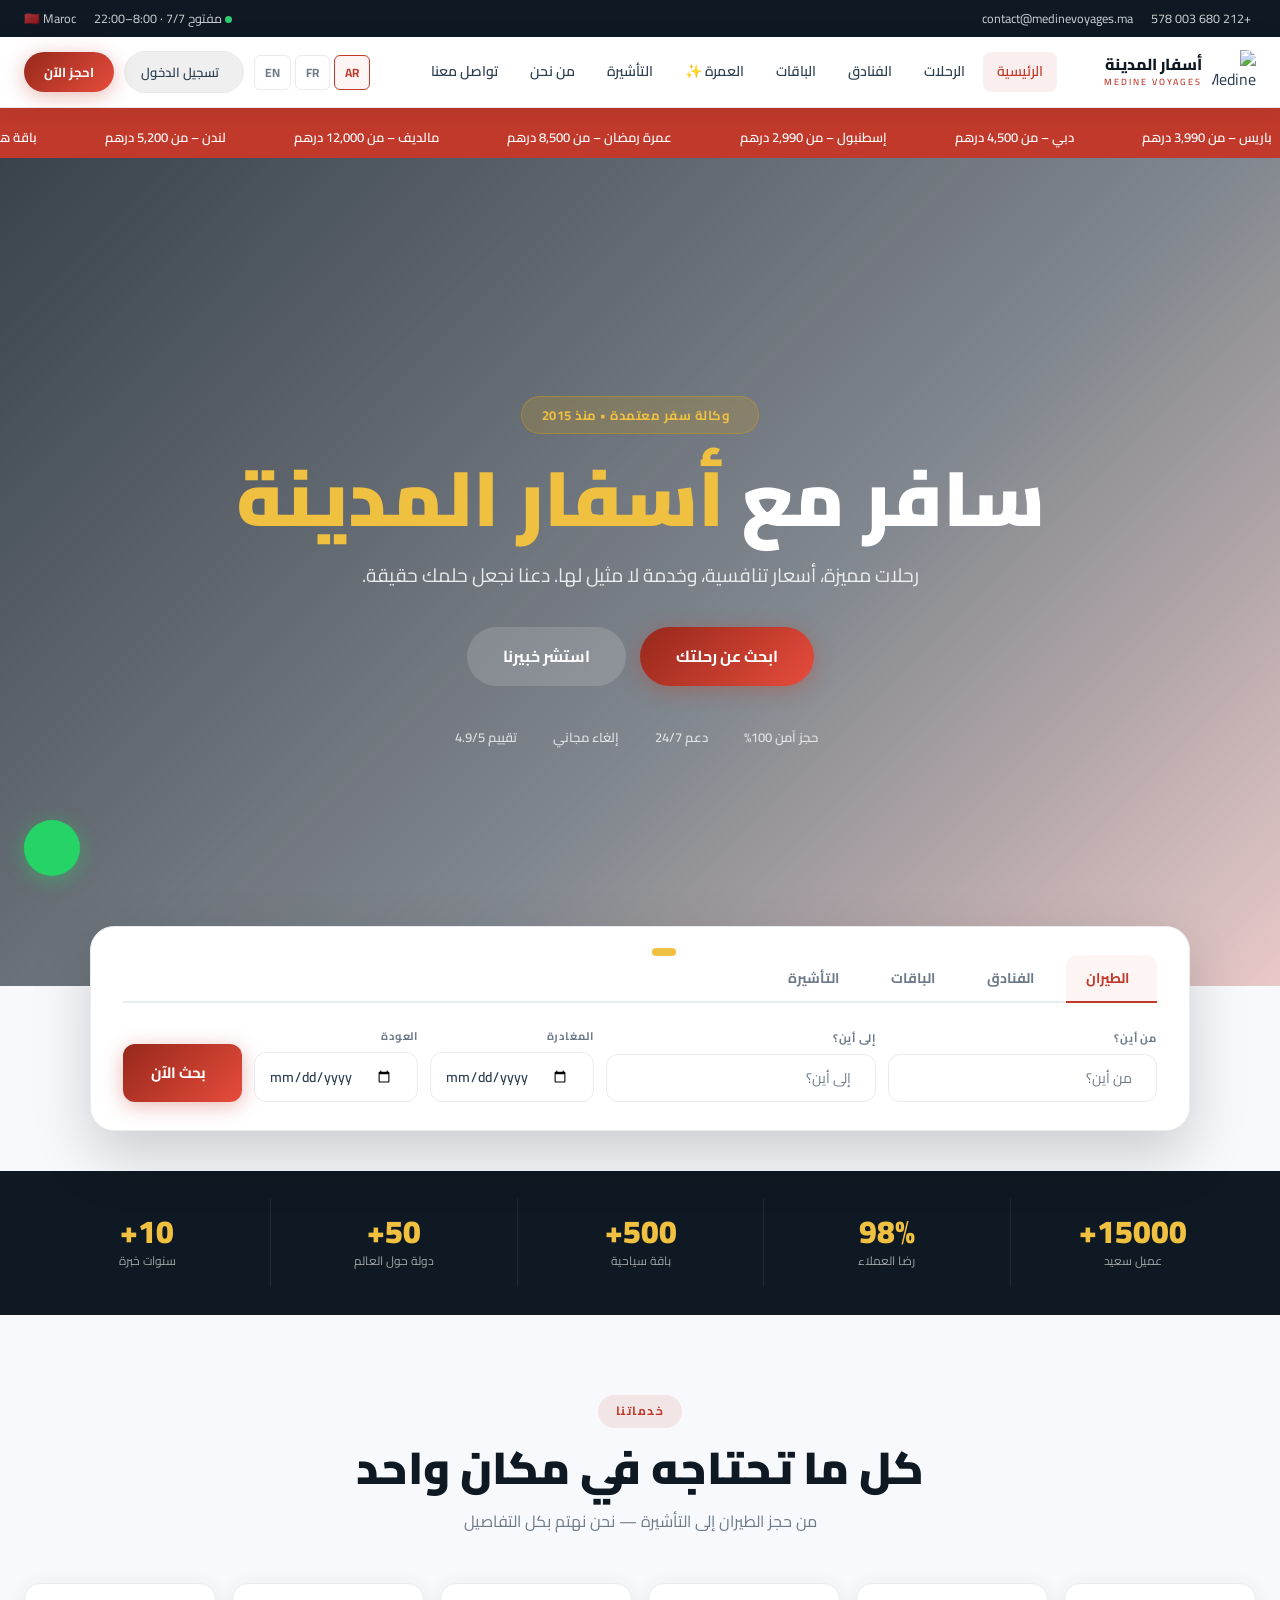
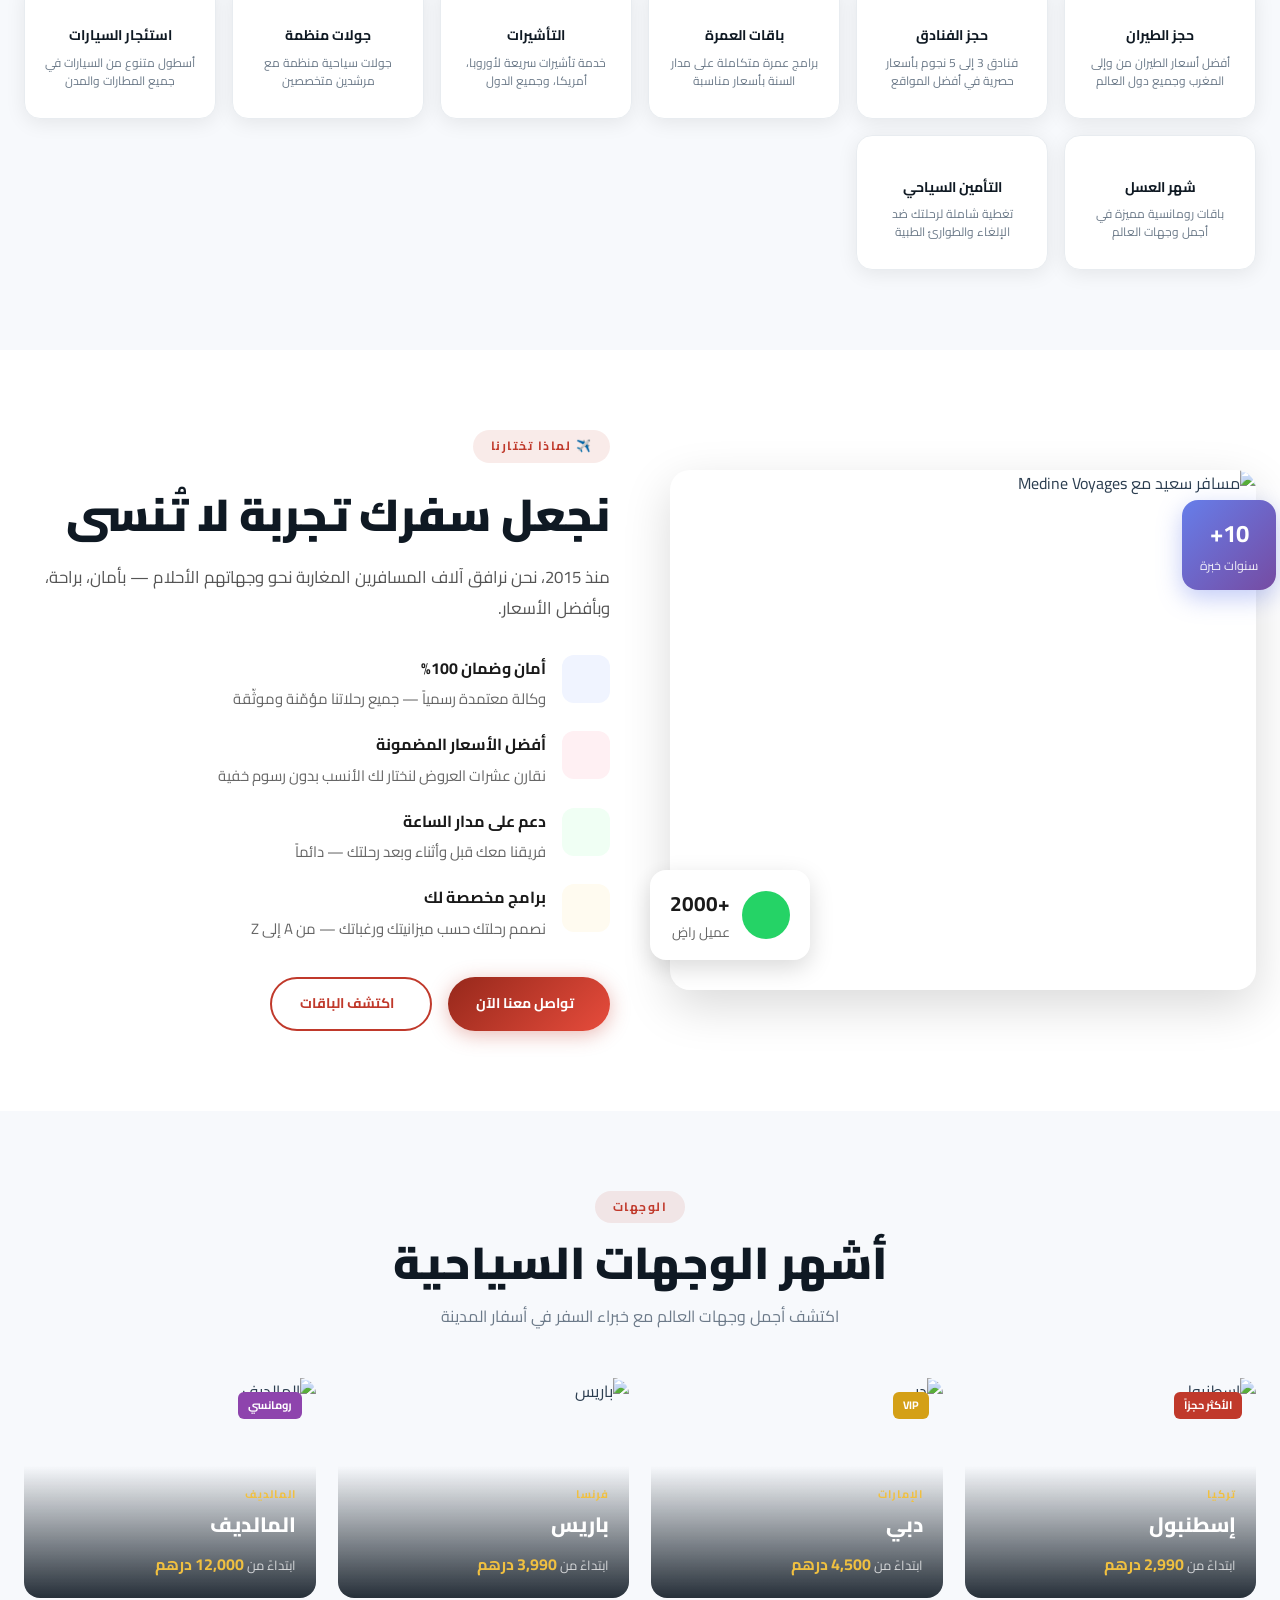
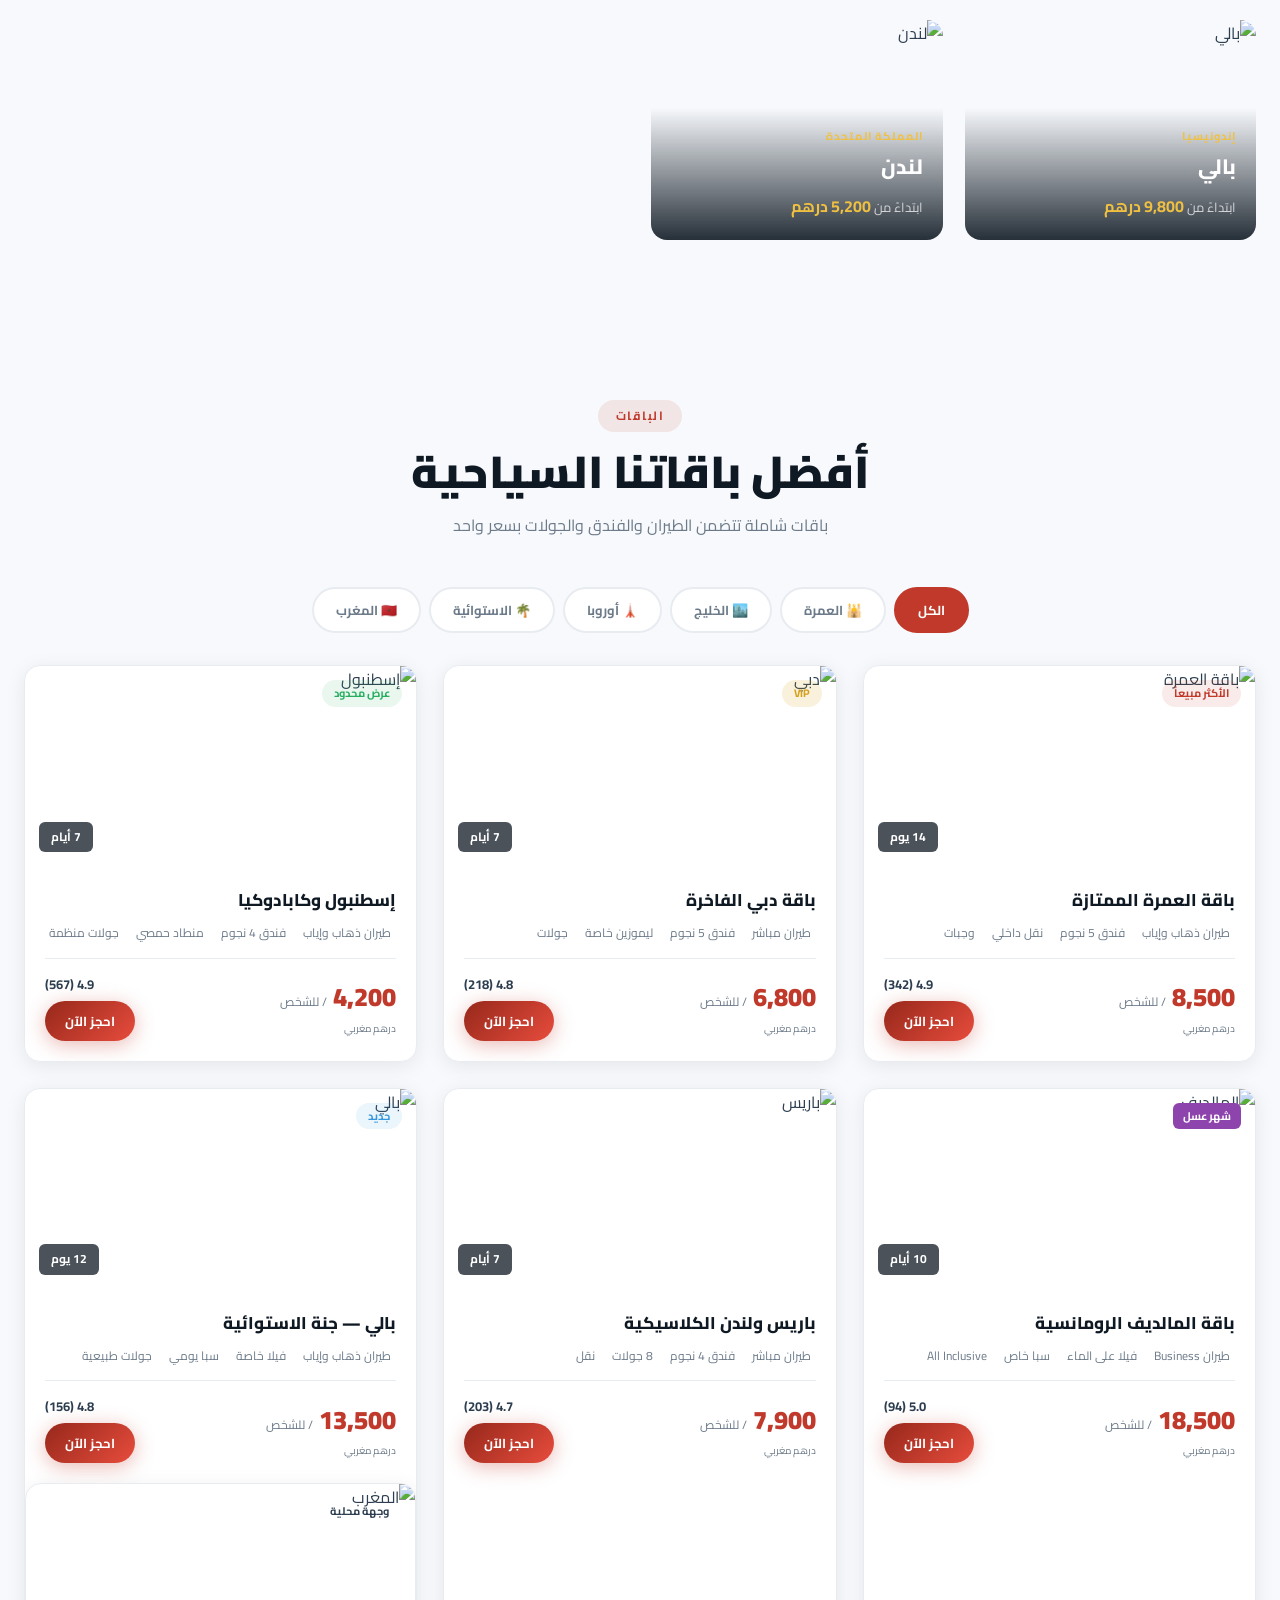
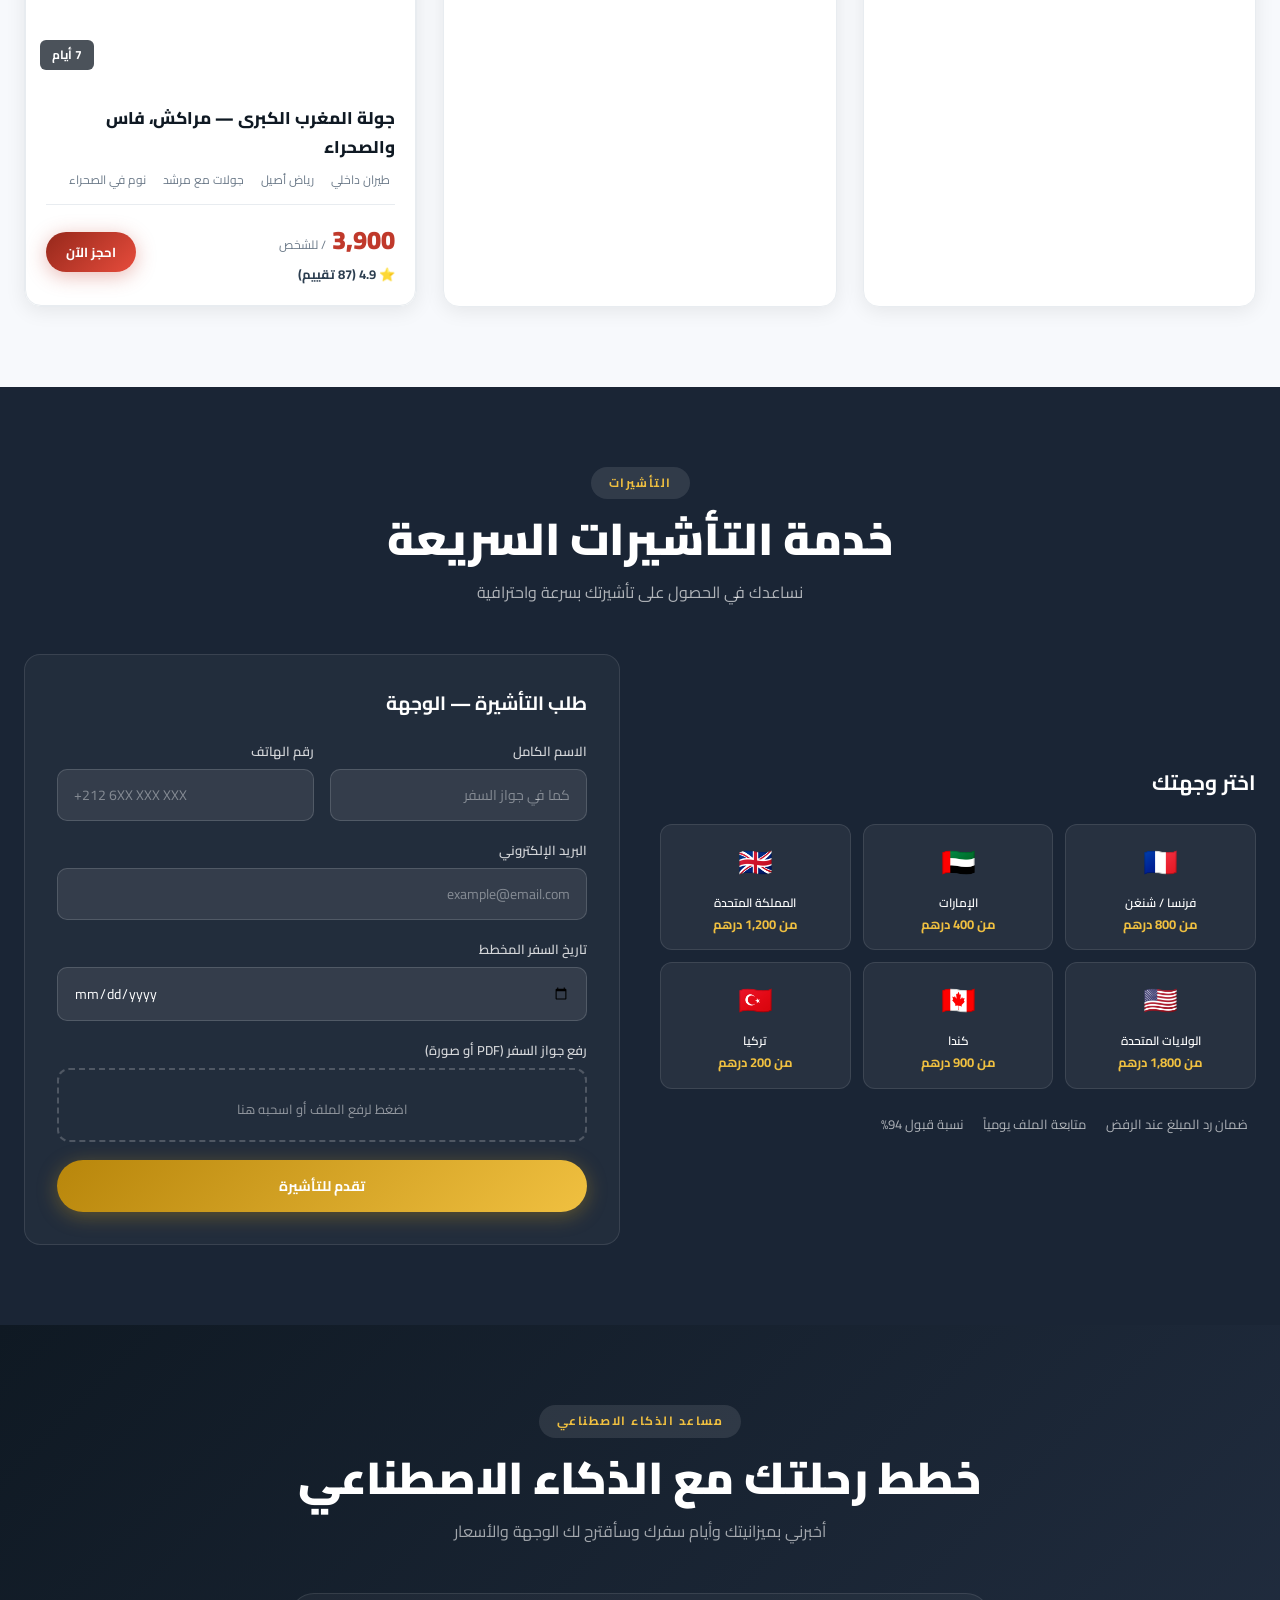
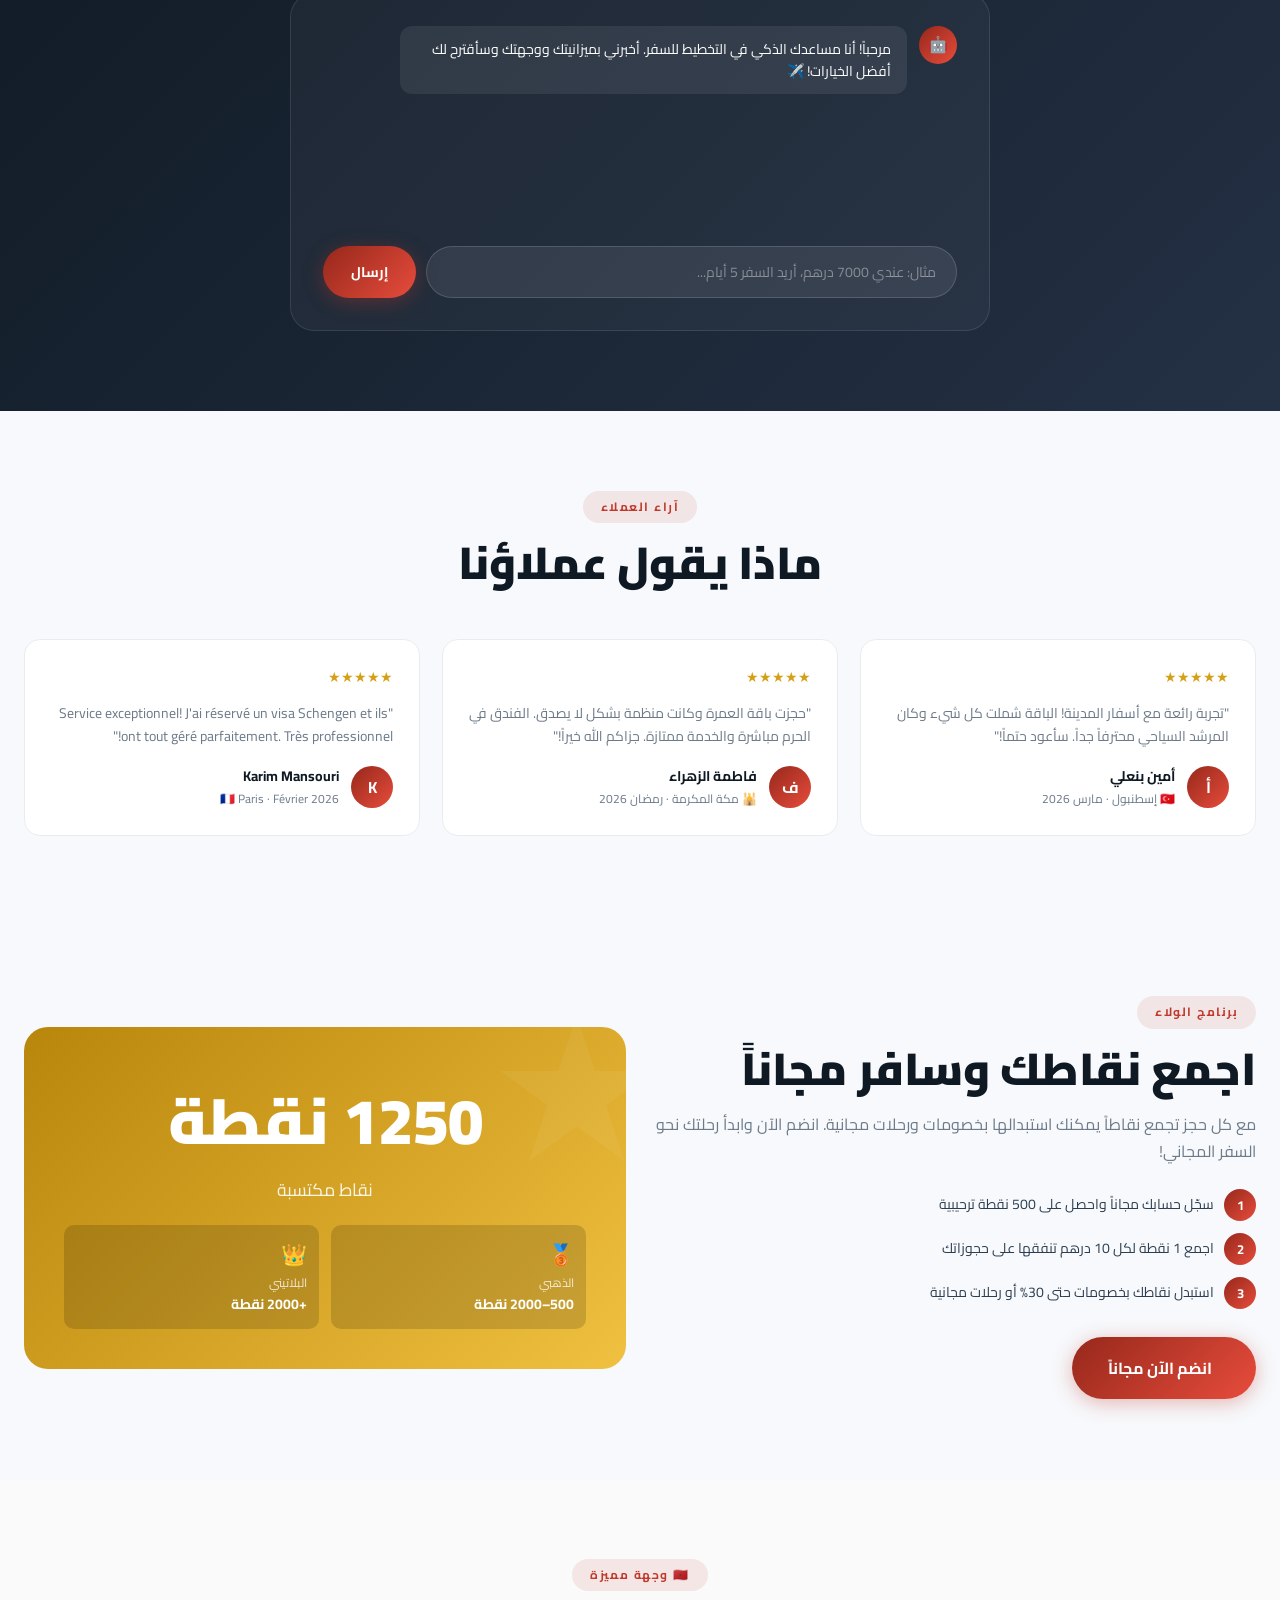
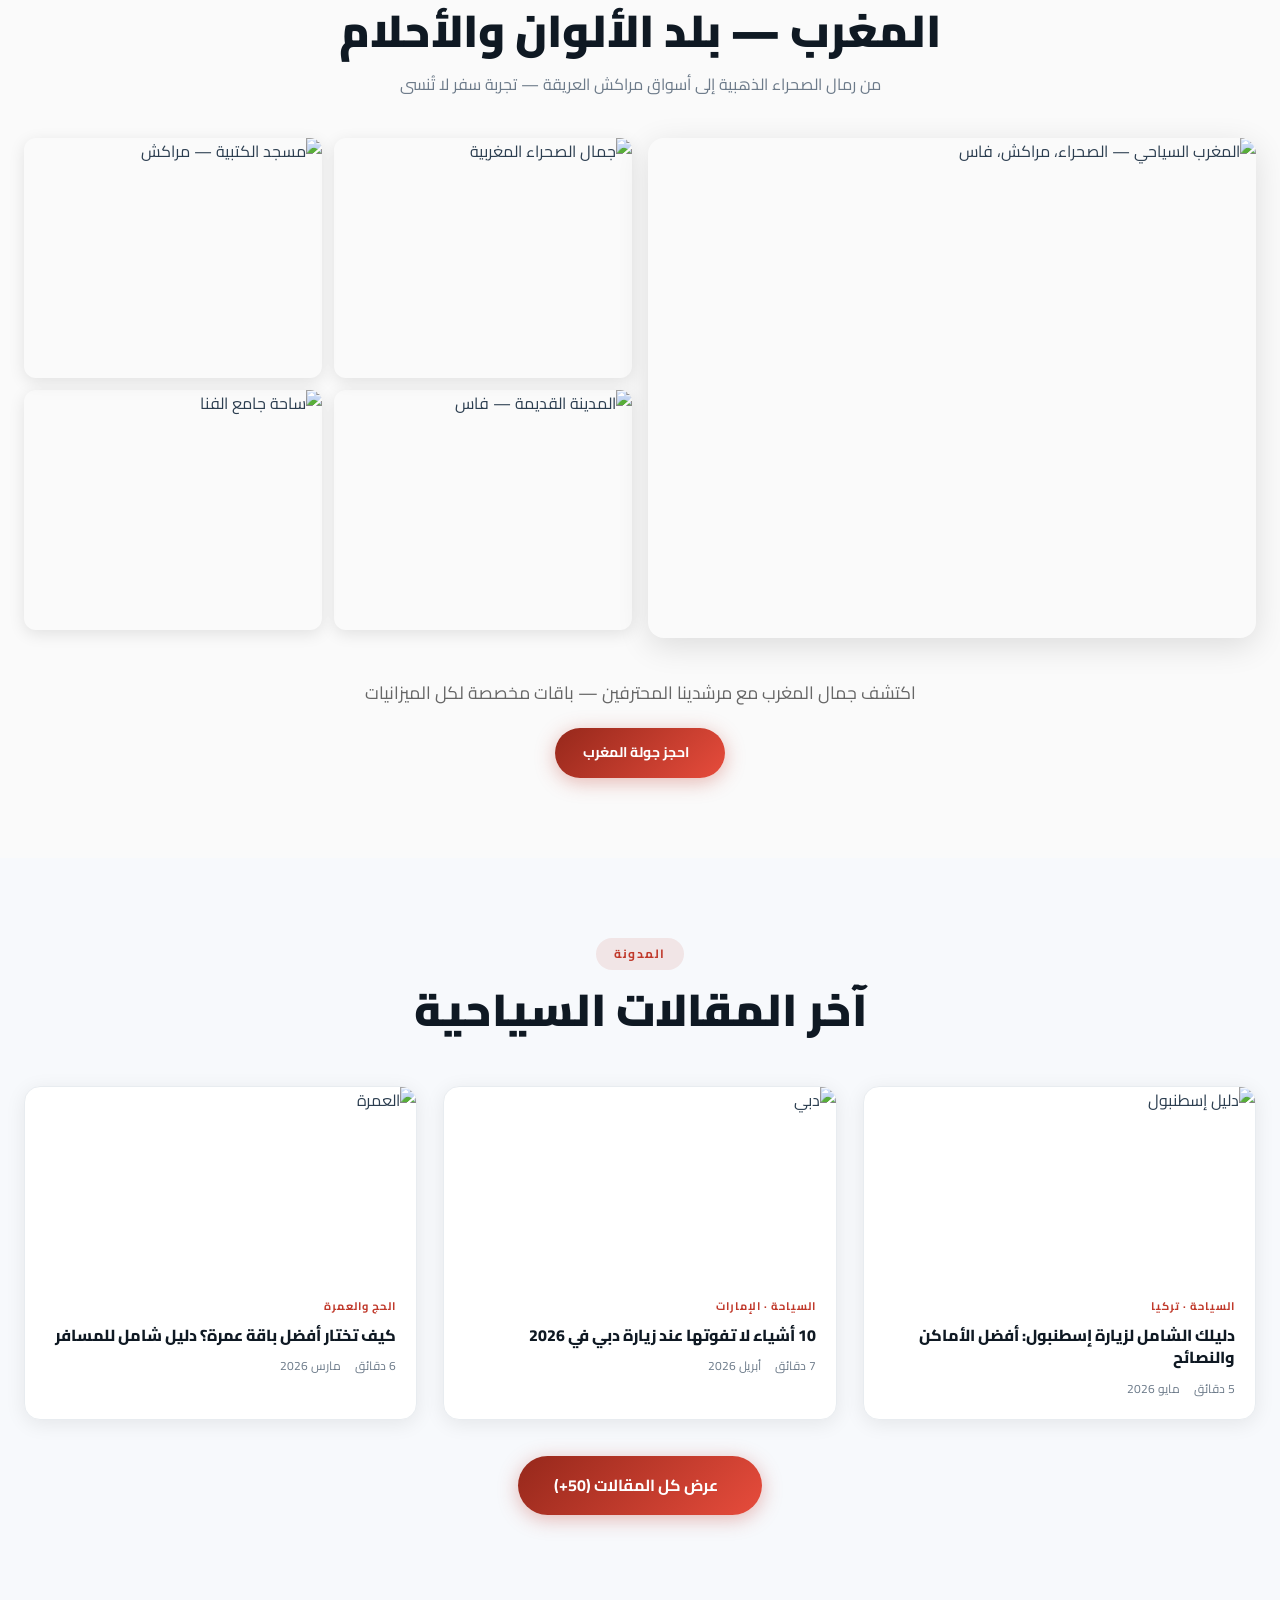
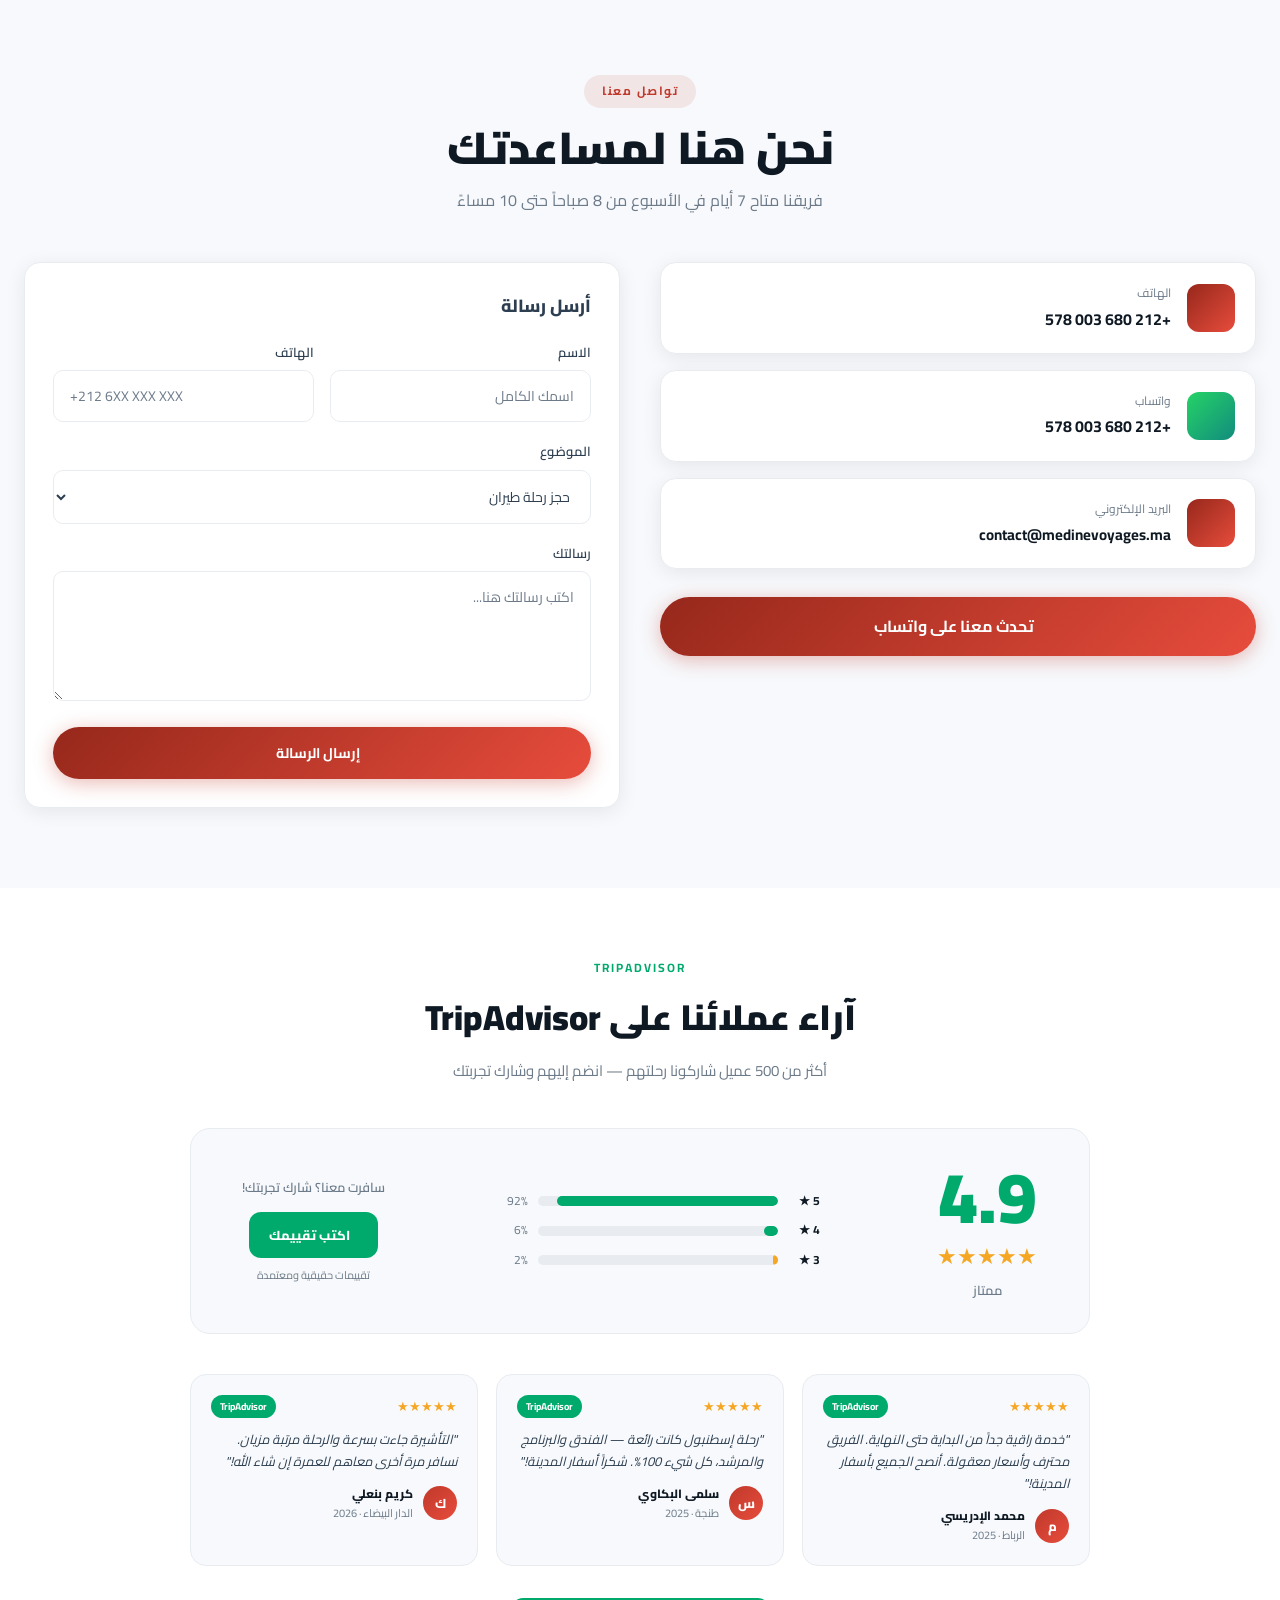
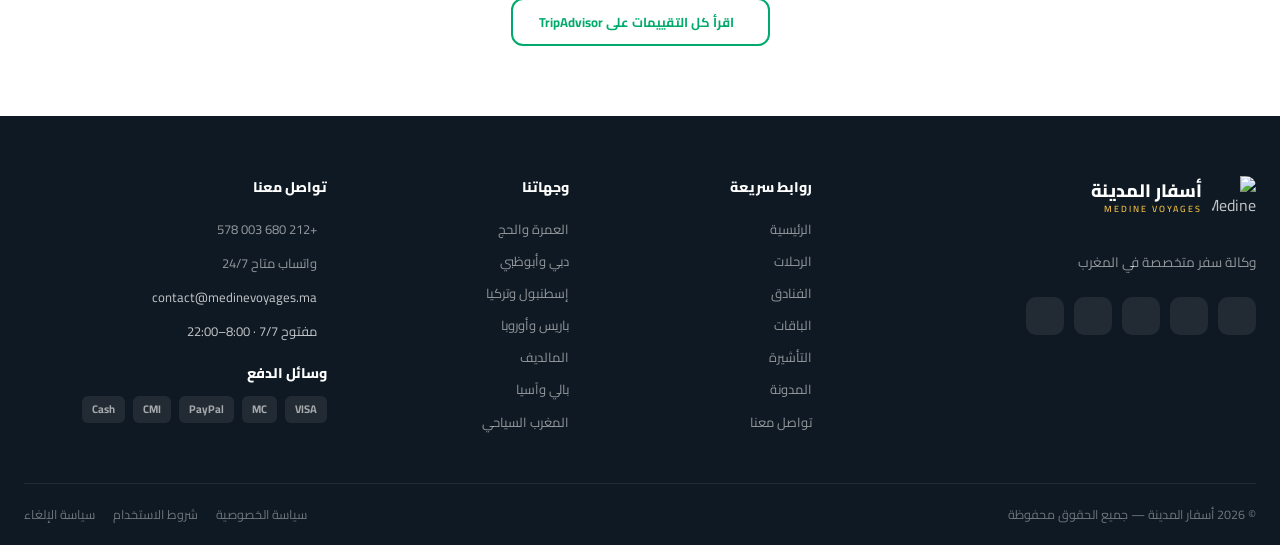
==== index.html @ 5a29f14e "✈️ Add 'Why Choose Us' section with traveler photo + floating badges" ====
<!DOCTYPE html>
<html lang="ar" dir="rtl" prefix="og: https://ogp.me/ns#">
<head>
  <meta charset="UTF-8"/>
  <meta name="viewport" content="width=device-width,initial-scale=1.0"/>
  <title>أسفار المدينة | Medine Voyages — وكالة سفر متخصصة</title>
  <meta name="description" content="أسفار المدينة - وكالة سفر متخصصة في المغرب. حجز طيران، فنادق، باقات عمرة، سياحة دولية وتأشيرات. اتصل: +212 680 003 578"/>
  <meta name="keywords" content="أسفار المدينة, Medine Voyages, وكالة سفر, حجز طيران, فنادق, عمرة, تأشيرة, سياحة المغرب"/>
  <meta property="og:title" content="أسفار المدينة | Medine Voyages"/>
  <meta property="og:description" content="وكالة سفر متخصصة في المغرب — رحلات مميزة بأسعار تنافسية"/>
  <meta property="og:image" content="https://media.base44.com/images/public/6a11952f4d8ce5a485f1893b/e05858b77_Designsanstitre2.png"/>
  <meta property="og:type" content="website"/>
  <meta name="theme-color" content="#c0392b"/>
  <meta name="apple-mobile-web-app-capable" content="yes"/>
  <meta name="apple-mobile-web-app-status-bar-style" content="black-translucent"/>
  <meta name="mobile-web-app-capable" content="yes"/>
  <link rel="canonical" href="https://medinevoyages.com/"/>

  <!-- Preconnects -->
  <link rel="preconnect" href="https://fonts.googleapis.com"/>
  <link rel="preconnect" href="https://fonts.gstatic.com" crossorigin/>
  <link rel="preconnect" href="https://media.base44.com" crossorigin/>
  <link rel="preconnect" href="https://cdnjs.cloudflare.com" crossorigin/>

  <!-- Fonts -->
  <link rel="preload" as="style" href="https://fonts.googleapis.com/css2?family=Cairo:wght@400;600;700;800;900&family=Inter:wght@400;600;700;800&display=swap" onload="this.onload=null;this.rel='stylesheet'"/>
  <noscript><link rel="stylesheet" href="https://fonts.googleapis.com/css2?family=Cairo:wght@400;600;700;800;900&family=Inter:wght@400;600;700;800&display=swap"/></noscript>

  <!-- Icons -->
  <link rel="preload" href="https://cdnjs.cloudflare.com/ajax/libs/font-awesome/6.5.0/css/solid.min.css" as="style" onload="this.onload=null;this.rel='stylesheet'"/>
  <link rel="preload" href="https://cdnjs.cloudflare.com/ajax/libs/font-awesome/6.5.0/css/brands.min.css" as="style" onload="this.onload=null;this.rel='stylesheet'"/>
  <noscript>
    <link rel="stylesheet" href="https://cdnjs.cloudflare.com/ajax/libs/font-awesome/6.5.0/css/solid.min.css"/>
    <link rel="stylesheet" href="https://cdnjs.cloudflare.com/ajax/libs/font-awesome/6.5.0/css/brands.min.css"/>
  </noscript>

  <!-- LCP preload -->
  <link rel="preload" as="image" href="https://media.base44.com/images/public/whatsapp/6a11952f4d8ce5a485f1893b/your_agent/6a11952f4d8ce5a485f1893c/db1f15e11_whatsapp_image_1616694323357093.jpg" fetchpriority="high"/>

  <style>
    /* Critical CSS - above the fold */
    *,*::before,*::after{box-sizing:border-box;margin:0;padding:0}
    html{scroll-behavior:smooth}
    body{font-family:'Cairo',sans-serif;background:#f7f9fc;color:#2c3e50;direction:rtl;overflow-x:hidden}
    .topbar{background:#0f1923;color:rgba(255,255,255,.8);font-size:12.5px;padding:8px 0}
    .navbar{background:#fff;box-shadow:0 2px 20px rgba(0,0,0,.08);position:sticky;top:0;z-index:1000}
    .nav-inner{display:flex;align-items:center;justify-content:space-between;height:70px;gap:20px;max-width:1280px;margin:auto;padding:0 24px}
    .hero{min-height:92vh;position:relative;overflow:hidden;display:flex;align-items:center;justify-content:center}
    .hero-slide{position:absolute;inset:0;opacity:0;transition:opacity 1.2s ease}
    .hero-slide.active{opacity:1}
    .hero-slide img{width:100%;height:100%;object-fit:cover}
    .hero-overlay{position:absolute;inset:0;background:linear-gradient(135deg,rgba(15,25,35,.82) 0%,rgba(15,25,35,.5) 60%,rgba(192,57,43,.25) 100%)}
    .hero-content{position:relative;z-index:2;text-align:center;padding:40px 24px;max-width:980px}
    @media(max-width:768px){.topbar{display:none}.nav-inner{height:60px;padding:0 16px}.hero{min-height:85vh}}
  </style>
  <!-- Styles -->
  <link rel="stylesheet" href="css/variables.css"/>
  <link rel="stylesheet" href="css/main.css"/>

  <style>
    /* Page-specific tweaks */
    .navbar.scrolled { box-shadow:0 4px 30px rgba(0,0,0,.12); }
    .visa-country.selected { background:rgba(192,57,43,.25) !important; border-color:var(--primary) !important; }
    .pkg-card .pkg-badge { top:14px; }
    .deals-ticker { position:relative; }

    /* Upload zone */
    .upload-zone {
      border:2px dashed rgba(255,255,255,.2); border-radius:12px;
      padding:20px; text-align:center; cursor:pointer;
      transition:var(--transition); color:rgba(255,255,255,.5); font-size:13px;
    }
    .upload-zone:hover { border-color:var(--primary); color:white; }
    .upload-zone i { font-size:28px; margin-bottom:8px; display:block; }

    /* Loyalty card */
    .loyalty-grid { display:grid; grid-template-columns:1fr 1fr; gap:28px; align-items:center; }
    @media(max-width:768px){ .loyalty-grid{grid-template-columns:1fr} }

    /* Confirm modal */
    .confirm-icon { font-size:4rem; text-align:center; margin-bottom:16px; }
    .confirm-title { font-size:1.5rem; font-weight:900; text-align:center; color:var(--dark); margin-bottom:8px; }
    .confirm-sub { text-align:center; color:var(--text-muted); font-size:14px; margin-bottom:24px; }
    .confirm-ref { background:var(--bg); border-radius:12px; padding:16px; text-align:center; font-size:1.1rem; font-weight:700; color:var(--primary); letter-spacing:2px; }

    /* Tabs for packages */
    .pkg-tabs { display:flex; gap:8px; margin-bottom:32px; flex-wrap:wrap; justify-content:center; }
    .pkg-tab-btn {
      padding:9px 22px; border-radius:50px; font-size:13px; font-weight:700;
      border:2px solid var(--border); background:white; color:var(--text-muted);
      cursor:pointer; transition:var(--transition);
    }
    .pkg-tab-btn.active { border-color:var(--primary); background:var(--primary); color:white; }
    .pkg-tab-btn:hover:not(.active) { border-color:var(--primary); color:var(--primary); }
  </style>

  <!-- Schema Markup -->
  <script type="application/ld+json">
  {
    "@context":"https://schema.org",
    "@type":"TravelAgency",
    "name":"أسفار المدينة - Medine Voyages",
    "url":"https://medinevoyages.com",
    "logo":"https://media.base44.com/images/public/6a11952f4d8ce5a485f1893b/e05858b77_Designsanstitre2.png",
    "telephone":"+212680003578",
    "address":{"@type":"PostalAddress","addressCountry":"MA","addressLocality":"Casablanca"},
    "openingHours":"Mo-Su 08:00-22:00",
    "priceRange":"$$",
    "aggregateRating":{"@type":"AggregateRating","ratingValue":"4.9","reviewCount":"1547"}
  }
  </script>
</head>
<body class="lang-ar">

<!-- ════════ TOPBAR ════════ -->
<div class="topbar" role="banner">
  <div class="container topbar-inner">
    <div class="topbar-left">
      <a href="tel:+212680003578"><i class="fas fa-phone"></i>+212 680 003 578</a>
      <a href="mailto:contact@medinevoyages.ma"><i class="fas fa-envelope"></i>contact@medinevoyages.ma</a>
    </div>
    <div class="topbar-right">
      <span><span class="status-dot"></span> <span data-i18n="topbar.open">مفتوح 7/7 · 8:00–22:00</span></span>
      <span>🇲🇦 Maroc</span>
    </div>
  </div>
</div>

<!-- ════════ NAVBAR ════════ -->
<nav class="navbar" id="navbar" role="navigation">
  <div class="container nav-inner">
    <a href="#" class="logo">
      <img src="https://media.base44.com/images/public/6a11952f4d8ce5a485f1893b/e05858b77_Designsanstitre2.png"
           alt="Medine Voyages" width="44" height="44" fetchpriority="high"/>
      <div class="logo-text">
        <span class="logo-title">أسفار المدينة</span>
        <span class="logo-sub">MEDINE VOYAGES</span>
      </div>
    </a>

    <div class="nav-links" id="navLinks">
      <a href="#home" class="active" data-i18n="nav.home">الرئيسية</a>
      <a href="#flights" data-i18n="nav.flights">الطيران</a>
      <a href="#hotels" data-i18n="nav.hotels">الفنادق</a>
      <a href="#packages" data-i18n="nav.packages">الباقات</a>
      <a href="omra.html">العمرة ✨</a>
      <a href="#visa" data-i18n="nav.visa">التأشيرة</a>
      <a href="blog.html" data-i18n="nav.about">المدونة</a>
      <a href="#contact" data-i18n="nav.contact">تواصل معنا</a>
    </div>

    <div class="nav-actions">
      <div class="lang-switcher">
        <button class="lang-btn active" data-lang="ar">AR</button>
        <button class="lang-btn" data-lang="fr">FR</button>
        <button class="lang-btn" data-lang="en">EN</button>
      </div>
      <button class="nav-user-btn" data-modal="modal-login">
        <i class="fas fa-user"></i>
        <span data-i18n="nav.login">تسجيل الدخول</span>
      </button>
      <a href="#packages" class="btn btn-primary btn-sm btn-book" data-i18n="nav.book">احجز الآن</a>
      <button class="hamburger" id="hamburger" aria-label="القائمة" aria-expanded="false">
        <span></span><span></span><span></span>
      </button>
    </div>
  </div>
</nav>

<!-- ════════ DEALS TICKER ════════ -->
<div class="deals-ticker" role="marquee">
  <div class="ticker-track">
    <span class="ticker-item"><i class="fas fa-bolt"></i> باريس – من 3,990 درهم</span>
    <span class="ticker-item"><i class="fas fa-bolt"></i> دبي – من 4,500 درهم</span>
    <span class="ticker-item"><i class="fas fa-bolt"></i> إسطنبول – من 2,990 درهم</span>
    <span class="ticker-item"><i class="fas fa-star"></i> عمرة رمضان – من 8,500 درهم</span>
    <span class="ticker-item"><i class="fas fa-bolt"></i> مالديف – من 12,000 درهم</span>
    <span class="ticker-item"><i class="fas fa-bolt"></i> لندن – من 5,200 درهم</span>
    <span class="ticker-item"><i class="fas fa-star"></i> باقة هانيمون – من 7,800 درهم</span>
    <!-- Duplicate for seamless loop -->
    <span class="ticker-item"><i class="fas fa-bolt"></i> باريس – من 3,990 درهم</span>
    <span class="ticker-item"><i class="fas fa-bolt"></i> دبي – من 4,500 درهم</span>
    <span class="ticker-item"><i class="fas fa-bolt"></i> إسطنبول – من 2,990 درهم</span>
    <span class="ticker-item"><i class="fas fa-star"></i> عمرة رمضان – من 8,500 درهم</span>
    <span class="ticker-item"><i class="fas fa-bolt"></i> مالديف – من 12,000 درهم</span>
    <span class="ticker-item"><i class="fas fa-bolt"></i> لندن – من 5,200 درهم</span>
    <span class="ticker-item"><i class="fas fa-star"></i> باقة هانيمون – من 7,800 درهم</span>
  </div>
</div>

<!-- ════════ HERO ════════ -->
<section class="hero" id="home">
  <div class="hero-slides">
    <div class="hero-slide active">
      <img src="https://images.unsplash.com/photo-1524231757912-21f4fe3a7200?w=700&q=85&fm=webp&auto=format"
           srcset="https://media.base44.com/images/public/whatsapp/6a11952f4d8ce5a485f1893b/your_agent/6a11952f4d8ce5a485f1893c/db1f15e11_whatsapp_image_1616694323357093.jpg 768w,
                   https://media.base44.com/images/public/whatsapp/6a11952f4d8ce5a485f1893b/your_agent/6a11952f4d8ce5a485f1893c/fe57469e6_whatsapp_image_2471457683299536.jpg 1280w,
                   https://images.unsplash.com/photo-1524231757912-21f4fe3a7200?w=700&q=85&fm=webp&auto=format 1600w"
           sizes="100vw"
           alt="إسطنبول" loading="eager" fetchpriority="high"/>
      <div class="hero-overlay"></div>
    </div>
    <div class="hero-slide">
      <img src="https://images.unsplash.com/photo-1512453979798-5ea266f8880c?w=700&q=85&fm=webp&auto=format" alt="دبي" loading="lazy"/>
      <div class="hero-overlay"></div>
    </div>
    <div class="hero-slide">
      <img src="https://images.unsplash.com/photo-1499856871958-5b9627545d1a?w=700&q=85&fm=webp&auto=format" alt="باريس" loading="lazy"/>
      <div class="hero-overlay"></div>
    </div>
    <div class="hero-slide">
      <img src="https://images.unsplash.com/photo-1573843981267-be1999ff37cd?w=700&q=85&fm=webp&auto=format" alt="المالديف" loading="lazy"/>
      <div class="hero-overlay"></div>
    </div>
  </div>

  <div class="hero-content">
    <div class="hero-tag">
      <i class="fas fa-shield-check"></i>
      <span data-i18n="hero.tag">وكالة سفر معتمدة • منذ 2015</span>
    </div>
    <h1 class="hero-title" data-i18n="hero.title">
      سافر مع <span>أسفار المدينة</span>
    </h1>
    <p class="hero-sub" data-i18n="hero.sub">
      رحلات مميزة، أسعار تنافسية، وخدمة لا مثيل لها. دعنا نجعل حلمك حقيقة.
    </p>
    <div class="hero-btns">
      <a href="#search" class="btn btn-primary btn-lg" data-i18n="hero.btn1">
        <i class="fas fa-search"></i> ابحث عن رحلتك
      </a>
      <a href="https://wa.me/212680003578" class="btn btn-ghost btn-lg" target="_blank" data-i18n="hero.btn2">
        <i class="fab fa-whatsapp"></i> استشر خبيرنا
      </a>
    </div>
    <div class="hero-trust">
      <div class="hero-trust-item"><i class="fas fa-shield-check"></i><span>حجز آمن 100%</span></div>
      <div class="hero-trust-item"><i class="fas fa-headset"></i><span>دعم 24/7</span></div>
      <div class="hero-trust-item"><i class="fas fa-undo"></i><span>إلغاء مجاني</span></div>
      <div class="hero-trust-item"><i class="fas fa-star"></i><span>تقييم 4.9/5</span></div>
    </div>
  </div>

  <div class="hero-nav">
    <button class="hero-dot active" aria-label="شريحة 1"></button>
    <button class="hero-dot" aria-label="شريحة 2"></button>
    <button class="hero-dot" aria-label="شريحة 3"></button>
    <button class="hero-dot" aria-label="شريحة 4"></button>
  </div>
</section>

<!-- ════════ SEARCH ENGINE ════════ -->
<div class="container" id="search">
  <div class="search-engine fade-up">
    <div class="search-tabs">
      <button class="search-tab active" data-tab="flights">
        <i class="fas fa-plane"></i> <span data-i18n="search.flights">الطيران</span>
      </button>
      <button class="search-tab" data-tab="hotels">
        <i class="fas fa-hotel"></i> <span data-i18n="search.hotels">الفنادق</span>
      </button>
      <button class="search-tab" data-tab="packages">
        <i class="fas fa-suitcase"></i> <span data-i18n="search.packages">الباقات</span>
      </button>
      <button class="search-tab" data-tab="visa">
        <i class="fas fa-passport"></i> <span data-i18n="search.visa">التأشيرة</span>
      </button>
    </div>

    <!-- Flights Panel -->
    <div class="search-panel active" id="panel-flights">
      <div class="search-row search-row-5">
        <div class="search-field">
          <label data-i18n="search.from">من أين؟</label>
          <div class="search-input-wrap">
            <i class="fas fa-plane-departure"></i>
            <input type="text" placeholder="المدينة أو المطار" data-i18n="search.from"/>
          </div>
        </div>
        <div class="search-field">
          <label data-i18n="search.to">إلى أين؟</label>
          <div class="search-input-wrap">
            <i class="fas fa-plane-arrival"></i>
            <input type="text" placeholder="الوجهة" data-i18n="search.to"/>
          </div>
        </div>
        <div class="search-field">
          <label data-i18n="search.depart">المغادرة</label>
          <div class="search-input-wrap">
            <i class="fas fa-calendar"></i>
            <input type="date"/>
          </div>
        </div>
        <div class="search-field">
          <label data-i18n="search.return">العودة</label>
          <div class="search-input-wrap">
            <i class="fas fa-calendar"></i>
            <input type="date"/>
          </div>
        </div>
        <a href="https://wa.me/212680003578?text=أريد%20حجز%20رحلة%20طيران" target="_blank"
           class="btn btn-primary btn-search">
          <i class="fas fa-search"></i> <span data-i18n="search.btn">بحث الآن</span>
        </a>
      </div>
    </div>

    <!-- Hotels Panel -->
    <div class="search-panel" id="panel-hotels">
      <div class="search-row search-row-4">
        <div class="search-field">
          <label data-i18n="search.destination">الوجهة</label>
          <div class="search-input-wrap">
            <i class="fas fa-map-marker-alt"></i>
            <input type="text" placeholder="المدينة أو الفندق" data-i18n="search.destination"/>
          </div>
        </div>
        <div class="search-field">
          <label data-i18n="search.checkin">تاريخ الوصول</label>
          <div class="search-input-wrap">
            <i class="fas fa-calendar"></i>
            <input type="date"/>
          </div>
        </div>
        <div class="search-field">
          <label data-i18n="search.checkout">تاريخ المغادرة</label>
          <div class="search-input-wrap">
            <i class="fas fa-calendar"></i>
            <input type="date"/>
          </div>
        </div>
        <a href="https://wa.me/212680003578?text=أريد%20حجز%20فندق" target="_blank"
           class="btn btn-primary btn-search">
          <i class="fas fa-search"></i> <span data-i18n="search.btn">بحث الآن</span>
        </a>
      </div>
    </div>

    <!-- Packages Panel -->
    <div class="search-panel" id="panel-packages">
      <div class="search-row search-row-3">
        <div class="search-field">
          <label data-i18n="search.destination">الوجهة</label>
          <div class="search-input-wrap">
            <i class="fas fa-globe"></i>
            <select>
              <option>عمرة مكة المكرمة</option>
              <option>دبي وأبوظبي</option>
              <option>إسطنبول وكابادوكيا</option>
              <option>باريس ولندن</option>
              <option>المالديف</option>
              <option>بالي وإندونيسيا</option>
            </select>
          </div>
        </div>
        <div class="search-field">
          <label data-i18n="search.duration">المدة</label>
          <div class="search-input-wrap">
            <i class="fas fa-clock"></i>
            <select>
              <option>5 أيام</option>
              <option>7 أيام</option>
              <option>10 أيام</option>
              <option>14 يوم</option>
              <option>21 يوم</option>
            </select>
          </div>
        </div>
        <a href="https://wa.me/212680003578?text=أريد%20باقة%20سياحية" target="_blank"
           class="btn btn-primary btn-search">
          <i class="fas fa-search"></i> <span data-i18n="search.btn">بحث الآن</span>
        </a>
      </div>
    </div>

    <!-- Visa Panel -->
    <div class="search-panel" id="panel-visa">
      <div class="search-row search-row-3">
        <div class="search-field">
          <label>دولة التأشيرة</label>
          <div class="search-input-wrap">
            <i class="fas fa-passport"></i>
            <select>
              <option>🇫🇷 فرنسا / شنغن</option>
              <option>🇦🇪 الإمارات</option>
              <option>🇬🇧 المملكة المتحدة</option>
              <option>🇺🇸 الولايات المتحدة</option>
              <option>🇨🇦 كندا</option>
              <option>🇹🇷 تركيا</option>
            </select>
          </div>
        </div>
        <div class="search-field">
          <label>نوع التأشيرة</label>
          <div class="search-input-wrap">
            <i class="fas fa-file"></i>
            <select>
              <option>سياحة</option>
              <option>عمل</option>
              <option>دراسة</option>
              <option>عبور</option>
            </select>
          </div>
        </div>
        <a href="#visa" class="btn btn-gold btn-search">
          <i class="fas fa-file-alt"></i> تقدم الآن
        </a>
      </div>
    </div>
  </div>
</div>

<!-- ════════ STATS STRIPE ════════ -->
<div class="stats-stripe fade-up" style="margin-top:40px">
  <div class="container">
    <div class="stats-inner">
      <div class="stat-item">
        <span class="stat-num" data-count="15000" data-suffix="+">0+</span>
        <div class="stat-lbl" data-i18n="stat.1.lbl">عميل سعيد</div>
      </div>
      <div class="stat-item">
        <span class="stat-num" data-count="98" data-suffix="%">0%</span>
        <div class="stat-lbl" data-i18n="stat.2.lbl">رضا العملاء</div>
      </div>
      <div class="stat-item">
        <span class="stat-num" data-count="500" data-suffix="+">0+</span>
        <div class="stat-lbl" data-i18n="stat.3.lbl">باقة سياحية</div>
      </div>
      <div class="stat-item">
        <span class="stat-num" data-count="50" data-suffix="+">0+</span>
        <div class="stat-lbl" data-i18n="stat.4.lbl">دولة حول العالم</div>
      </div>
      <div class="stat-item">
        <span class="stat-num" data-count="10" data-suffix="+">0+</span>
        <div class="stat-lbl" data-i18n="stat.5.lbl">سنوات خبرة</div>
      </div>
    </div>
  </div>
</div>

<!-- ════════ SERVICES ════════ -->
<section class="section" id="flights">
  <div class="container">
    <div class="section-header fade-up">
      <div class="section-tag" data-i18n="section.services">خدماتنا</div>
      <h2 class="section-title" data-i18n="section.services.title">كل ما تحتاجه في مكان واحد</h2>
      <p class="section-sub">من حجز الطيران إلى التأشيرة — نحن نهتم بكل التفاصيل</p>
    </div>
    <div class="services-grid">
      <div class="service-card fade-up">
        <div class="service-icon"><i class="fas fa-plane"></i></div>
        <div class="service-name">حجز الطيران</div>
        <div class="service-desc">أفضل أسعار الطيران من وإلى المغرب وجميع دول العالم</div>
      </div>
      <div class="service-card fade-up">
        <div class="service-icon"><i class="fas fa-hotel"></i></div>
        <div class="service-name">حجز الفنادق</div>
        <div class="service-desc">فنادق 3 إلى 5 نجوم بأسعار حصرية في أفضل المواقع</div>
      </div>
      <div class="service-card fade-up">
        <div class="service-icon"><i class="fas fa-kaaba"></i></div>
        <div class="service-name">باقات العمرة</div>
        <div class="service-desc">برامج عمرة متكاملة على مدار السنة بأسعار مناسبة</div>
      </div>
      <div class="service-card fade-up">
        <div class="service-icon"><i class="fas fa-passport"></i></div>
        <div class="service-name">التأشيرات</div>
        <div class="service-desc">خدمة تأشيرات سريعة لأوروبا، أمريكا، وجميع الدول</div>
      </div>
      <div class="service-card fade-up">
        <div class="service-icon"><i class="fas fa-bus"></i></div>
        <div class="service-name">جولات منظمة</div>
        <div class="service-desc">جولات سياحية منظمة مع مرشدين متخصصين</div>
      </div>
      <div class="service-card fade-up">
        <div class="service-icon"><i class="fas fa-car"></i></div>
        <div class="service-name">استئجار السيارات</div>
        <div class="service-desc">أسطول متنوع من السيارات في جميع المطارات والمدن</div>
      </div>
      <div class="service-card fade-up">
        <div class="service-icon"><i class="fas fa-heart"></i></div>
        <div class="service-name">شهر العسل</div>
        <div class="service-desc">باقات رومانسية مميزة في أجمل وجهات العالم</div>
      </div>
      <div class="service-card fade-up">
        <div class="service-icon"><i class="fas fa-shield-alt"></i></div>
        <div class="service-name">التأمين السياحي</div>
        <div class="service-desc">تغطية شاملة لرحلتك ضد الإلغاء والطوارئ الطبية</div>
      </div>
    </div>
  </div>
</section>


  <!-- ════════ WHY US ════════ -->
  <section style="padding: 80px 0; background: #fff;">
    <div class="container">
      <div style="display:grid; grid-template-columns:1fr 1fr; gap:60px; align-items:center;" class="why-us-grid">
        <!-- Image side -->
        <div class="fade-up" style="position:relative;">
          <div style="border-radius:20px; overflow:hidden; box-shadow:0 16px 48px rgba(0,0,0,0.15);">
            <img src="https://media.base44.com/images/public/whatsapp/6a11952f4d8ce5a485f1893b/your_agent/6a11952f4d8ce5a485f1893c/8b52540ec_whatsapp_image_1314478333542264.jpg"
                 alt="مسافر سعيد مع Medine Voyages"
                 loading="lazy"
                 style="width:100%; height:520px; object-fit:cover; object-position:top; display:block;"
                 width="480" height="520"/>
          </div>
          <!-- Floating badge -->
          <div style="position:absolute; bottom:30px; left:-20px; background:#fff; border-radius:16px; padding:16px 20px; box-shadow:0 8px 24px rgba(0,0,0,0.15); display:flex; align-items:center; gap:12px;">
            <div style="background:#25D366; width:48px; height:48px; border-radius:50%; display:flex; align-items:center; justify-content:center;">
              <i class="fas fa-star" style="color:#fff; font-size:20px;"></i>
            </div>
            <div>
              <div style="font-weight:700; font-size:1.3rem; color:#1a1a1a;">+2000</div>
              <div style="color:#666; font-size:0.85rem;">عميل راضٍ</div>
            </div>
          </div>
          <!-- Second floating badge -->
          <div style="position:absolute; top:30px; right:-20px; background:linear-gradient(135deg,#667eea,#764ba2); border-radius:16px; padding:14px 18px; box-shadow:0 8px 24px rgba(102,126,234,0.4); color:#fff; text-align:center;">
            <div style="font-size:1.5rem; font-weight:700;">10+</div>
            <div style="font-size:0.78rem; opacity:0.9;">سنوات خبرة</div>
          </div>
        </div>
        <!-- Text side -->
        <div class="fade-up">
          <div class="section-tag">✈️ لماذا تختارنا</div>
          <h2 class="section-title" style="margin:12px 0 20px;">نجعل سفرك تجربة لا تُنسى</h2>
          <p style="color:#555; line-height:1.8; margin-bottom:32px; font-size:1.05rem;">
            منذ 2015، نحن نرافق آلاف المسافرين المغاربة نحو وجهاتهم الأحلام — بأمان، براحة، وبأفضل الأسعار.
          </p>
          <div style="display:flex; flex-direction:column; gap:20px;">
            <div style="display:flex; align-items:flex-start; gap:16px;">
              <div style="background:#f0f4ff; width:48px; height:48px; border-radius:12px; display:flex; align-items:center; justify-content:center; flex-shrink:0;">
                <i class="fas fa-shield-alt" style="color:#667eea; font-size:20px;"></i>
              </div>
              <div>
                <div style="font-weight:700; color:#1a1a1a; margin-bottom:4px;">أمان وضمان 100%</div>
                <div style="color:#666; font-size:0.93rem;">وكالة معتمدة رسمياً — جميع رحلاتنا مؤمّنة وموثّقة</div>
              </div>
            </div>
            <div style="display:flex; align-items:flex-start; gap:16px;">
              <div style="background:#fff0f3; width:48px; height:48px; border-radius:12px; display:flex; align-items:center; justify-content:center; flex-shrink:0;">
                <i class="fas fa-tags" style="color:#e83e8c; font-size:20px;"></i>
              </div>
              <div>
                <div style="font-weight:700; color:#1a1a1a; margin-bottom:4px;">أفضل الأسعار المضمونة</div>
                <div style="color:#666; font-size:0.93rem;">نقارن عشرات العروض لنختار لك الأنسب بدون رسوم خفية</div>
              </div>
            </div>
            <div style="display:flex; align-items:flex-start; gap:16px;">
              <div style="background:#f0fff4; width:48px; height:48px; border-radius:12px; display:flex; align-items:center; justify-content:center; flex-shrink:0;">
                <i class="fas fa-headset" style="color:#28a745; font-size:20px;"></i>
              </div>
              <div>
                <div style="font-weight:700; color:#1a1a1a; margin-bottom:4px;">دعم على مدار الساعة</div>
                <div style="color:#666; font-size:0.93rem;">فريقنا معك قبل وأثناء وبعد رحلتك — دائماً</div>
              </div>
            </div>
            <div style="display:flex; align-items:flex-start; gap:16px;">
              <div style="background:#fffbf0; width:48px; height:48px; border-radius:12px; display:flex; align-items:center; justify-content:center; flex-shrink:0;">
                <i class="fas fa-map-marked-alt" style="color:#fd7e14; font-size:20px;"></i>
              </div>
              <div>
                <div style="font-weight:700; color:#1a1a1a; margin-bottom:4px;">برامج مخصصة لك</div>
                <div style="color:#666; font-size:0.93rem;">نصمم رحلتك حسب ميزانيتك ورغباتك — من A إلى Z</div>
              </div>
            </div>
          </div>
          <div style="margin-top:36px; display:flex; gap:16px; flex-wrap:wrap;">
            <a href="https://wa.me/212680003578" class="btn btn-primary" target="_blank">
              <i class="fab fa-whatsapp"></i> تواصل معنا الآن
            </a>
            <a href="#packages" class="btn btn-outline">
              <i class="fas fa-suitcase"></i> اكتشف الباقات
            </a>
          </div>
        </div>
      </div>
    </div>
  </section>

<!-- ════════ DESTINATIONS ════════ -->
<section class="section section-bg" id="hotels">
  <div class="container">
    <div class="section-header fade-up">
      <div class="section-tag" data-i18n="section.destinations">الوجهات</div>
      <h2 class="section-title" data-i18n="section.destinations.title">أشهر الوجهات السياحية</h2>
      <p class="section-sub">اكتشف أجمل وجهات العالم مع خبراء السفر في أسفار المدينة</p>
    </div>
    <div class="destinations-grid">
      <div class="dest-card fade-up">
        <img class="dest-img" src="https://images.unsplash.com/photo-1524231757912-21f4fe3a7200?w=700&q=85&fm=webp&auto=format" alt="إسطنبول" loading="lazy" width="600" height="220"/>
        <div class="dest-badge">الأكثر حجزاً</div>
        <div class="dest-info">
          <div class="dest-country">تركيا</div>
          <div class="dest-city">إسطنبول</div>
          <div class="dest-price"><span data-i18n="label.from">ابتداءً من</span> <strong>2,990 درهم</strong></div>
        </div>
      </div>
      <div class="dest-card fade-up">
        <img class="dest-img" src="https://images.unsplash.com/photo-1512453979798-5ea266f8880c?w=700&q=85&fm=webp&auto=format" alt="دبي" loading="lazy" width="600" height="220"/>
        <div class="dest-badge" style="background:var(--gold)">VIP</div>
        <div class="dest-info">
          <div class="dest-country">الإمارات</div>
          <div class="dest-city">دبي</div>
          <div class="dest-price"><span data-i18n="label.from">ابتداءً من</span> <strong>4,500 درهم</strong></div>
        </div>
      </div>
      <div class="dest-card fade-up">
        <img class="dest-img" src="https://images.unsplash.com/photo-1499856871958-5b9627545d1a?w=700&q=85&fm=webp&auto=format" alt="باريس" loading="lazy" width="600" height="220"/>
        <div class="dest-info">
          <div class="dest-country">فرنسا</div>
          <div class="dest-city">باريس</div>
          <div class="dest-price"><span data-i18n="label.from">ابتداءً من</span> <strong>3,990 درهم</strong></div>
        </div>
      </div>
      <div class="dest-card fade-up">
        <img class="dest-img" src="https://images.unsplash.com/photo-1573843981267-be1999ff37cd?w=700&q=85&fm=webp&auto=format" alt="المالديف" loading="lazy" width="600" height="220"/>
        <div class="dest-badge" style="background:#8e44ad">رومانسي</div>
        <div class="dest-info">
          <div class="dest-country">المالديف</div>
          <div class="dest-city">المالديف</div>
          <div class="dest-price"><span data-i18n="label.from">ابتداءً من</span> <strong>12,000 درهم</strong></div>
        </div>
      </div>
      <div class="dest-card fade-up">
        <img class="dest-img" src="https://images.unsplash.com/photo-1537996194471-e657df975ab4?w=700&q=85&fm=webp&auto=format" alt="بالي" loading="lazy" width="600" height="220"/>
        <div class="dest-info">
          <div class="dest-country">إندونيسيا</div>
          <div class="dest-city">بالي</div>
          <div class="dest-price"><span data-i18n="label.from">ابتداءً من</span> <strong>9,800 درهم</strong></div>
        </div>
      </div>
      <div class="dest-card fade-up">
        <img class="dest-img" src="https://images.unsplash.com/photo-1513635269975-59663e0ac1ad?w=700&q=85&fm=webp&auto=format" alt="لندن" loading="lazy" width="600" height="220"/>
        <div class="dest-info">
          <div class="dest-country">المملكة المتحدة</div>
          <div class="dest-city">لندن</div>
          <div class="dest-price"><span data-i18n="label.from">ابتداءً من</span> <strong>5,200 درهم</strong></div>
        </div>
      </div>
    </div>
  </div>
</section>

<!-- ════════ PACKAGES ════════ -->
<section class="section" id="packages">
  <div class="container">
    <div class="section-header fade-up">
      <div class="section-tag" data-i18n="section.packages">الباقات</div>
      <h2 class="section-title" data-i18n="section.packages.title">أفضل باقاتنا السياحية</h2>
      <p class="section-sub">باقات شاملة تتضمن الطيران والفندق والجولات بسعر واحد</p>
    </div>
    <div class="pkg-tabs">
      <button class="pkg-tab-btn active" onclick="filterPkgs('all',this)">الكل</button>
      <button class="pkg-tab-btn" onclick="filterPkgs('omra',this)">🕌 العمرة</button>
      <button class="pkg-tab-btn" onclick="filterPkgs('gulf',this)">🏙️ الخليج</button>
      <button class="pkg-tab-btn" onclick="filterPkgs('europe',this)">🗼 أوروبا</button>
      <button class="pkg-tab-btn" onclick="filterPkgs('exotic',this)">🌴 الاستوائية</button>
      <button class="pkg-tab-btn" onclick="filterPkgs('morocco',this)">🇲🇦 المغرب</button>
    </div>
    <div class="packages-grid" id="pkgs-grid">
      <!-- Package 1: Omra -->
      <div class="pkg-card fade-up" data-cat="omra">
        <div class="pkg-img-wrap">
          <img class="pkg-img" src="https://media.base44.com/images/public/whatsapp/6a11952f4d8ce5a485f1893b/your_agent/6a11952f4d8ce5a485f1893c/fe57469e6_whatsapp_image_2471457683299536.jpg" alt="باقة العمرة" loading="lazy" width="340" height="200"/>
          <span class="pkg-badge badge badge-primary">الأكثر مبيعاً</span>
          <span class="pkg-duration"><i class="fas fa-clock"></i> 14 يوم</span>
        </div>
        <div class="pkg-body">
          <div class="pkg-title">باقة العمرة الممتازة</div>
          <div class="pkg-features">
            <span class="pkg-feat"><i class="fas fa-plane"></i> طيران ذهاب وإياب</span>
            <span class="pkg-feat"><i class="fas fa-hotel"></i> فندق 5 نجوم</span>
            <span class="pkg-feat"><i class="fas fa-bus"></i> نقل داخلي</span>
            <span class="pkg-feat"><i class="fas fa-utensils"></i> وجبات</span>
          </div>
          <div class="pkg-footer">
            <div>
              <div class="pkg-price">8,500 <span data-i18n="label.perPerson">/ للشخص</span></div>
              <div style="font-size:10px;color:var(--text-muted)">درهم مغربي</div>
            </div>
            <div style="display:flex;flex-direction:column;align-items:flex-end;gap:6px">
              <div class="pkg-rating"><i class="fas fa-star"></i> 4.9 (342)</div>
              <a href="pages/omra-ramadan-2026.html" class="btn btn-primary btn-sm" data-i18n="btn.book">احجز الآن</a>
            </div>
          </div>
        </div>
      </div>

      <!-- Package 2: Dubai -->
      <div class="pkg-card fade-up" data-cat="gulf">
        <div class="pkg-img-wrap">
          <img class="pkg-img" src="https://images.unsplash.com/photo-1512453979798-5ea266f8880c?w=700&q=85&fm=webp&auto=format" alt="دبي" loading="lazy" width="340" height="200"/>
          <span class="pkg-badge badge badge-gold">VIP</span>
          <span class="pkg-duration"><i class="fas fa-clock"></i> 7 أيام</span>
        </div>
        <div class="pkg-body">
          <div class="pkg-title">باقة دبي الفاخرة</div>
          <div class="pkg-features">
            <span class="pkg-feat"><i class="fas fa-plane"></i> طيران مباشر</span>
            <span class="pkg-feat"><i class="fas fa-hotel"></i> فندق 5 نجوم</span>
            <span class="pkg-feat"><i class="fas fa-car"></i> ليموزين خاصة</span>
            <span class="pkg-feat"><i class="fas fa-map-marked-alt"></i> جولات</span>
          </div>
          <div class="pkg-footer">
            <div>
              <div class="pkg-price">6,800 <span data-i18n="label.perPerson">/ للشخص</span></div>
              <div style="font-size:10px;color:var(--text-muted)">درهم مغربي</div>
            </div>
            <div style="display:flex;flex-direction:column;align-items:flex-end;gap:6px">
              <div class="pkg-rating"><i class="fas fa-star"></i> 4.8 (218)</div>
              <a href="https://wa.me/212680003578?text=أريد%20باقة%20دبي" target="_blank" class="btn btn-primary btn-sm" data-i18n="btn.book">احجز الآن</a>
            </div>
          </div>
        </div>
      </div>

      <!-- Package 3: Istanbul -->
      <div class="pkg-card fade-up" data-cat="europe">
        <div class="pkg-img-wrap">
          <img class="pkg-img" src="https://images.unsplash.com/photo-1524231757912-21f4fe3a7200?w=700&q=85&fm=webp&auto=format" alt="إسطنبول" loading="lazy" width="340" height="200"/>
          <span class="pkg-badge badge badge-green">عرض محدود</span>
          <span class="pkg-duration"><i class="fas fa-clock"></i> 7 أيام</span>
        </div>
        <div class="pkg-body">
          <div class="pkg-title">إسطنبول وكابادوكيا</div>
          <div class="pkg-features">
            <span class="pkg-feat"><i class="fas fa-plane"></i> طيران ذهاب وإياب</span>
            <span class="pkg-feat"><i class="fas fa-hotel"></i> فندق 4 نجوم</span>
            <span class="pkg-feat"><i class="fas fa-hot-tub"></i> منطاد حمصي</span>
            <span class="pkg-feat"><i class="fas fa-bus"></i> جولات منظمة</span>
          </div>
          <div class="pkg-footer">
            <div>
              <div class="pkg-price">4,200 <span data-i18n="label.perPerson">/ للشخص</span></div>
              <div style="font-size:10px;color:var(--text-muted)">درهم مغربي</div>
            </div>
            <div style="display:flex;flex-direction:column;align-items:flex-end;gap:6px">
              <div class="pkg-rating"><i class="fas fa-star"></i> 4.9 (567)</div>
              <a href="https://wa.me/212680003578?text=أريد%20باقة%20إسطنبول" target="_blank" class="btn btn-primary btn-sm" data-i18n="btn.book">احجز الآن</a>
            </div>
          </div>
        </div>
      </div>

      <!-- Package 4: Maldives -->
      <div class="pkg-card fade-up" data-cat="exotic">
        <div class="pkg-img-wrap">
          <img class="pkg-img" src="https://images.unsplash.com/photo-1573843981267-be1999ff37cd?w=700&q=85&fm=webp&auto=format" alt="المالديف" loading="lazy" width="340" height="200"/>
          <span class="pkg-badge" style="background:#8e44ad;color:white;font-size:11px;font-weight:700;padding:4px 10px;border-radius:6px">شهر عسل</span>
          <span class="pkg-duration"><i class="fas fa-clock"></i> 10 أيام</span>
        </div>
        <div class="pkg-body">
          <div class="pkg-title">باقة المالديف الرومانسية</div>
          <div class="pkg-features">
            <span class="pkg-feat"><i class="fas fa-plane"></i> طيران Business</span>
            <span class="pkg-feat"><i class="fas fa-water"></i> فيلا على الماء</span>
            <span class="pkg-feat"><i class="fas fa-spa"></i> سبا خاص</span>
            <span class="pkg-feat"><i class="fas fa-utensils"></i> All Inclusive</span>
          </div>
          <div class="pkg-footer">
            <div>
              <div class="pkg-price">18,500 <span data-i18n="label.perPerson">/ للشخص</span></div>
              <div style="font-size:10px;color:var(--text-muted)">درهم مغربي</div>
            </div>
            <div style="display:flex;flex-direction:column;align-items:flex-end;gap:6px">
              <div class="pkg-rating"><i class="fas fa-star"></i> 5.0 (94)</div>
              <a href="https://wa.me/212680003578?text=أريد%20باقة%20المالديف" target="_blank" class="btn btn-primary btn-sm" data-i18n="btn.book">احجز الآن</a>
            </div>
          </div>
        </div>
      </div>

      <!-- Package 5: Paris -->
      <div class="pkg-card fade-up" data-cat="europe">
        <div class="pkg-img-wrap">
          <img class="pkg-img" src="https://images.unsplash.com/photo-1499856871958-5b9627545d1a?w=700&q=85&fm=webp&auto=format" alt="باريس" loading="lazy" width="340" height="200"/>
          <span class="pkg-duration"><i class="fas fa-clock"></i> 7 أيام</span>
        </div>
        <div class="pkg-body">
          <div class="pkg-title">باريس ولندن الكلاسيكية</div>
          <div class="pkg-features">
            <span class="pkg-feat"><i class="fas fa-plane"></i> طيران مباشر</span>
            <span class="pkg-feat"><i class="fas fa-hotel"></i> فندق 4 نجوم</span>
            <span class="pkg-feat"><i class="fas fa-map-marked-alt"></i> 8 جولات</span>
            <span class="pkg-feat"><i class="fas fa-bus"></i> نقل</span>
          </div>
          <div class="pkg-footer">
            <div>
              <div class="pkg-price">7,900 <span data-i18n="label.perPerson">/ للشخص</span></div>
              <div style="font-size:10px;color:var(--text-muted)">درهم مغربي</div>
            </div>
            <div style="display:flex;flex-direction:column;align-items:flex-end;gap:6px">
              <div class="pkg-rating"><i class="fas fa-star"></i> 4.7 (203)</div>
              <a href="https://wa.me/212680003578?text=أريد%20باقة%20باريس" target="_blank" class="btn btn-primary btn-sm" data-i18n="btn.book">احجز الآن</a>
            </div>
          </div>
        </div>
      </div>

      <!-- Package 6: Bali -->
      <div class="pkg-card fade-up" data-cat="exotic">
        <div class="pkg-img-wrap">
          <img class="pkg-img" src="https://images.unsplash.com/photo-1537996194471-e657df975ab4?w=700&q=85&fm=webp&auto=format" alt="بالي" loading="lazy" width="340" height="200"/>
          <span class="pkg-badge badge badge-blue">جديد</span>
          <span class="pkg-duration"><i class="fas fa-clock"></i> 12 يوم</span>
        </div>
        <div class="pkg-body">
          <div class="pkg-title">بالي — جنة الاستوائية</div>
          <div class="pkg-features">
            <span class="pkg-feat"><i class="fas fa-plane"></i> طيران ذهاب وإياب</span>
            <span class="pkg-feat"><i class="fas fa-hotel"></i> فيلا خاصة</span>
            <span class="pkg-feat"><i class="fas fa-spa"></i> سبا يومي</span>
            <span class="pkg-feat"><i class="fas fa-map-signed"></i> جولات طبيعية</span>
          </div>
          <div class="pkg-footer">
            <div>
              <div class="pkg-price">13,500 <span data-i18n="label.perPerson">/ للشخص</span></div>
              <div style="font-size:10px;color:var(--text-muted)">درهم مغربي</div>
            </div>
            <div style="display:flex;flex-direction:column;align-items:flex-end;gap:6px">
              <div class="pkg-rating"><i class="fas fa-star"></i> 4.8 (156)</div>
              <a href="https://wa.me/212680003578?text=أريد%20باقة%20بالي" target="_blank" class="btn btn-primary btn-sm" data-i18n="btn.book">احجز الآن</a>
            </div>
          </div>
        </div>
      
      <!-- Package: Morocco -->
      <div class="pkg-card fade-up" data-cat="morocco">
        <div class="pkg-img-wrap">
          <img class="pkg-img" src="https://images.unsplash.com/photo-1539020140153-e479b8e15f63?w=700&q=85&fm=webp&auto=format" alt="المغرب" loading="lazy" width="340" height="200"/>
          <span class="pkg-badge badge badge-success">وجهة محلية</span>
          <span class="pkg-duration"><i class="fas fa-clock"></i> 7 أيام</span>
        </div>
        <div class="pkg-body">
          <div class="pkg-title">جولة المغرب الكبرى — مراكش، فاس والصحراء</div>
          <div class="pkg-features">
            <span class="pkg-feat"><i class="fas fa-plane"></i> طيران داخلي</span>
            <span class="pkg-feat"><i class="fas fa-hotel"></i> رياض أصيل</span>
            <span class="pkg-feat"><i class="fas fa-bus"></i> جولات مع مرشد</span>
            <span class="pkg-feat"><i class="fas fa-moon"></i> نوم في الصحراء</span>
          </div>
          <div class="pkg-footer">
            <div>
              <div class="pkg-price">3,900 <span data-i18n="label.perPerson">/ للشخص</span></div>
              <div class="pkg-rating">⭐ 4.9 (87 تقييم)</div>
            </div>
            <a href="https://wa.me/212680003578?text=أريد%20الاستفسار%20عن%20جولة%20المغرب" class="btn btn-primary btn-sm" target="_blank">احجز الآن</a>
          </div>
        </div>
      </div>
    </div>
    </div>
  </div>
</section>

<!-- ════════ VISA SERVICES ════════ -->
<section class="section visa-section" id="visa">
  <div class="container">
    <div class="section-header fade-up">
      <div class="section-tag" style="background:rgba(255,255,255,.1);color:var(--gold-light)" data-i18n="section.visa">التأشيرات</div>
      <h2 class="section-title" style="color:white" data-i18n="section.visa.title">خدمة التأشيرات السريعة</h2>
      <p class="section-sub" style="color:rgba(255,255,255,.65)">نساعدك في الحصول على تأشيرتك بسرعة واحترافية</p>
    </div>
    <div class="visa-grid">
      <div class="fade-up">
        <h3 style="color:white;font-size:1.3rem;margin-bottom:16px">اختر وجهتك</h3>
        <div class="visa-countries">
          <div class="visa-country">
            <div class="flag">🇫🇷</div>
            <div class="vname">فرنسا / شنغن</div>
            <div class="vprice">من 800 درهم</div>
          </div>
          <div class="visa-country">
            <div class="flag">🇦🇪</div>
            <div class="vname">الإمارات</div>
            <div class="vprice">من 400 درهم</div>
          </div>
          <div class="visa-country">
            <div class="flag">🇬🇧</div>
            <div class="vname">المملكة المتحدة</div>
            <div class="vprice">من 1,200 درهم</div>
          </div>
          <div class="visa-country">
            <div class="flag">🇺🇸</div>
            <div class="vname">الولايات المتحدة</div>
            <div class="vprice">من 1,800 درهم</div>
          </div>
          <div class="visa-country">
            <div class="flag">🇨🇦</div>
            <div class="vname">كندا</div>
            <div class="vprice">من 900 درهم</div>
          </div>
          <div class="visa-country">
            <div class="flag">🇹🇷</div>
            <div class="vname">تركيا</div>
            <div class="vprice">من 200 درهم</div>
          </div>
        </div>
        <div style="margin-top:24px;display:flex;gap:12px;flex-wrap:wrap">
          <div style="display:flex;align-items:center;gap:8px;color:rgba(255,255,255,.65);font-size:13px">
            <i class="fas fa-check-circle" style="color:#2ecc71"></i> ضمان رد المبلغ عند الرفض
          </div>
          <div style="display:flex;align-items:center;gap:8px;color:rgba(255,255,255,.65);font-size:13px">
            <i class="fas fa-check-circle" style="color:#2ecc71"></i> متابعة الملف يومياً
          </div>
          <div style="display:flex;align-items:center;gap:8px;color:rgba(255,255,255,.65);font-size:13px">
            <i class="fas fa-check-circle" style="color:#2ecc71"></i> نسبة قبول 94%
          </div>
        </div>
      </div>

      <div class="visa-form-card fade-up">
        <h3 style="color:white;font-size:1.2rem;margin-bottom:20px">
          <i class="fas fa-file-alt" style="color:var(--gold-light)"></i>
          طلب التأشيرة — <span id="visa-selected-country">الوجهة</span>
        </h3>
        <form onsubmit="submitVisa(event)">
          <div class="form-row">
            <div class="form-group">
              <label class="form-label">الاسم الكامل</label>
              <input class="form-control" type="text" placeholder="كما في جواز السفر" required/>
            </div>
            <div class="form-group">
              <label class="form-label">رقم الهاتف</label>
              <input class="form-control" type="tel" placeholder="+212 6XX XXX XXX" required/>
            </div>
          </div>
          <div class="form-group">
            <label class="form-label">البريد الإلكتروني</label>
            <input class="form-control" type="email" placeholder="example@email.com" required/>
          </div>
          <div class="form-group">
            <label class="form-label">تاريخ السفر المخطط</label>
            <input class="form-control" type="date" required/>
          </div>
          <div class="form-group">
            <label class="form-label">رفع جواز السفر (PDF أو صورة)</label>
            <div class="upload-zone" onclick="document.getElementById('passport-upload').click()">
              <i class="fas fa-cloud-upload-alt"></i>
              اضغط لرفع الملف أو اسحبه هنا
              <input type="file" id="passport-upload" accept=".pdf,.jpg,.jpeg,.png" style="display:none"/>
            </div>
          </div>
          <button type="submit" class="btn btn-gold btn-block" data-i18n="btn.apply">
            <i class="fas fa-paper-plane"></i> تقدم للتأشيرة الآن
          </button>
        </form>
      </div>
    </div>
  </div>
</section>

<!-- ════════ AI ASSISTANT ════════ -->
<section class="section ai-section" id="ai">
  <div class="container">
    <div class="section-header fade-up">
      <div class="section-tag" style="background:rgba(255,255,255,.1);color:var(--gold-light)" data-i18n="section.ai">مساعد الذكاء الاصطناعي</div>
      <h2 class="section-title" style="color:white" data-i18n="section.ai.title">خطط رحلتك مع الذكاء الاصطناعي</h2>
      <p class="section-sub" style="color:rgba(255,255,255,.6)">أخبرني بميزانيتك وأيام سفرك وسأقترح لك الوجهة والأسعار</p>
    </div>
    <div class="ai-card fade-up">
      <div class="ai-messages" id="ai-messages">
        <div class="ai-msg">
          <div class="ai-avatar bot">🤖</div>
          <div class="ai-bubble" data-i18n="ai.greeting">مرحباً! أنا مساعدك الذكي في التخطيط للسفر. أخبرني بميزانيتك ووجهتك وسأقترح لك أفضل الخيارات! ✈️</div>
        </div>
      </div>
      <div class="ai-input-row">
        <input class="ai-input" id="ai-input" type="text" data-i18n="ai.placeholder" placeholder="مثال: عندي 7000 درهم، أريد السفر 5 أيام..."/>
        <button class="btn btn-primary" id="ai-send" data-i18n="ai.send">
          <i class="fas fa-paper-plane"></i> إرسال
        </button>
      </div>
    </div>
  </div>
</section>

<!-- ════════ REVIEWS ════════ -->
<section class="section" id="reviews">
  <div class="container">
    <div class="section-header fade-up">
      <div class="section-tag" data-i18n="section.reviews">آراء العملاء</div>
      <h2 class="section-title" data-i18n="section.reviews.title">ماذا يقول عملاؤنا</h2>
    </div>
    <div class="reviews-grid">
      <div class="review-card fade-up">
        <div class="review-stars">★★★★★</div>
        <div class="review-text">"تجربة رائعة مع أسفار المدينة! الباقة شملت كل شيء وكان المرشد السياحي محترفاً جداً. سأعود حتماً!"</div>
        <div class="review-author">
          <div class="review-avatar">أ</div>
          <div>
            <div class="review-name">أمين بنعلي</div>
            <div class="review-trip">🇹🇷 إسطنبول · مارس 2026</div>
          </div>
        </div>
      </div>
      <div class="review-card fade-up">
        <div class="review-stars">★★★★★</div>
        <div class="review-text">"حجزت باقة العمرة وكانت منظمة بشكل لا يصدق. الفندق في الحرم مباشرة والخدمة ممتازة. جزاكم الله خيراً!"</div>
        <div class="review-author">
          <div class="review-avatar">ف</div>
          <div>
            <div class="review-name">فاطمة الزهراء</div>
            <div class="review-trip">🕌 مكة المكرمة · رمضان 2026</div>
          </div>
        </div>
      </div>
      <div class="review-card fade-up">
        <div class="review-stars">★★★★★</div>
        <div class="review-text">"Service exceptionnel! J'ai réservé un visa Schengen et ils ont tout géré parfaitement. Très professionnel!"</div>
        <div class="review-author">
          <div class="review-avatar">K</div>
          <div>
            <div class="review-name">Karim Mansouri</div>
            <div class="review-trip">🇫🇷 Paris · Février 2026</div>
          </div>
        </div>
      </div>
    </div>
  </div>
</section>

<!-- ════════ LOYALTY PROGRAM ════════ -->
<section class="section section-bg">
  <div class="container">
    <div class="loyalty-grid fade-up">
      <div>
        <div class="section-tag">برنامج الولاء</div>
        <h2 class="section-title">اجمع نقاطك وسافر مجاناً</h2>
        <p style="color:var(--text-muted);margin:14px 0 24px;line-height:1.7">
          مع كل حجز تجمع نقاطاً يمكنك استبدالها بخصومات ورحلات مجانية.
          انضم الآن وابدأ رحلتك نحو السفر المجاني!
        </p>
        <div style="display:flex;flex-direction:column;gap:12px;margin-bottom:28px">
          <div style="display:flex;align-items:center;gap:10px">
            <span style="width:32px;height:32px;background:var(--grad-primary);border-radius:50%;display:flex;align-items:center;justify-content:center;color:white;font-size:13px;font-weight:700;flex-shrink:0">1</span>
            <span style="font-size:14px">سجّل حسابك مجاناً واحصل على 500 نقطة ترحيبية</span>
          </div>
          <div style="display:flex;align-items:center;gap:10px">
            <span style="width:32px;height:32px;background:var(--grad-primary);border-radius:50%;display:flex;align-items:center;justify-content:center;color:white;font-size:13px;font-weight:700;flex-shrink:0">2</span>
            <span style="font-size:14px">اجمع 1 نقطة لكل 10 درهم تنفقها على حجوزاتك</span>
          </div>
          <div style="display:flex;align-items:center;gap:10px">
            <span style="width:32px;height:32px;background:var(--grad-primary);border-radius:50%;display:flex;align-items:center;justify-content:center;color:white;font-size:13px;font-weight:700;flex-shrink:0">3</span>
            <span style="font-size:14px">استبدل نقاطك بخصومات حتى 30% أو رحلات مجانية</span>
          </div>
        </div>
        <button class="btn btn-primary btn-lg" data-modal="modal-login">
          <i class="fas fa-crown"></i> انضم الآن مجاناً
        </button>
      </div>
      <div>
        <div class="loyalty-card">
          <div class="loyalty-points" data-count="1250" data-suffix=" نقطة">0</div>
          <div class="loyalty-label">نقاط مكتسبة</div>
          <div style="margin-top:20px;display:grid;grid-template-columns:1fr 1fr;gap:12px;text-align:right">
            <div style="background:rgba(0,0,0,.15);border-radius:10px;padding:12px">
              <div style="font-size:1.3rem;font-weight:900">🥉</div>
              <div style="font-size:12px;opacity:.8">الذهبي</div>
              <div style="font-size:14px;font-weight:700">500–2000 نقطة</div>
            </div>
            <div style="background:rgba(0,0,0,.15);border-radius:10px;padding:12px">
              <div style="font-size:1.3rem;font-weight:900">👑</div>
              <div style="font-size:12px;opacity:.8">البلاتيني</div>
              <div style="font-size:14px;font-weight:700">+2000 نقطة</div>
            </div>
          </div>
        </div>
      </div>
    </div>
  </div>
</section>


  <!-- ═══ MOROCCO GALLERY ═══ -->
  <section style="padding: 80px 0; background: #fafafa;">
    <div class="container">
      <div class="section-header fade-up" style="text-align:center; margin-bottom:40px;">
        <div class="section-tag">🇲🇦 وجهة مميزة</div>
        <h2 class="section-title">المغرب — بلد الألوان والأحلام</h2>
        <p class="section-sub">من رمال الصحراء الذهبية إلى أسواق مراكش العريقة — تجربة سفر لا تُنسى</p>
      </div>
      <div class="morocco-grid" style="display:grid; grid-template-columns: 1fr 1fr; gap: 16px; align-items:start;">
        <div class="fade-up" style="border-radius:16px; overflow:hidden; box-shadow:0 8px 32px rgba(0,0,0,0.12);">
          <img src="https://media.base44.com/images/public/whatsapp/6a11952f4d8ce5a485f1893b/your_agent/6a11952f4d8ce5a485f1893c/6d37a03e5_whatsapp_image_4506969939621935.jpg"
               alt="المغرب السياحي — الصحراء، مراكش، فاس"
               loading="lazy"
               class="morocco-grid-img" style="width:100%; height:500px; object-fit:cover; display:block;"
               width="540" height="500"/>
        </div>
        <div class="morocco-sub-grid" style="display:grid; grid-template-columns:1fr 1fr; gap:12px;" class="fade-up">
          <div style="border-radius:12px; overflow:hidden; box-shadow:0 4px 16px rgba(0,0,0,0.1);">
            <img src="https://images.unsplash.com/photo-1504598318550-17ded0173ef3?w=400&q=80&fm=webp&auto=format"
                 alt="جمال الصحراء المغربية" loading="lazy"
                 style="width:100%; height:240px; object-fit:cover; display:block;" width="260" height="240"/>
          </div>
          <div style="border-radius:12px; overflow:hidden; box-shadow:0 4px 16px rgba(0,0,0,0.1);">
            <img src="https://images.unsplash.com/photo-1570168007204-dfb528c6958f?w=400&q=80&fm=webp&auto=format"
                 alt="مسجد الكتبية — مراكش" loading="lazy"
                 style="width:100%; height:240px; object-fit:cover; display:block;" width="260" height="240"/>
          </div>
          <div style="border-radius:12px; overflow:hidden; box-shadow:0 4px 16px rgba(0,0,0,0.1);">
            <img src="https://images.unsplash.com/photo-1539020140153-e479b8e15f63?w=400&q=80&fm=webp&auto=format"
                 alt="المدينة القديمة — فاس" loading="lazy"
                 style="width:100%; height:240px; object-fit:cover; display:block;" width="260" height="240"/>
          </div>
          <div style="border-radius:12px; overflow:hidden; box-shadow:0 4px 16px rgba(0,0,0,0.1);">
            <img src="https://images.unsplash.com/photo-1551734710-93a5e7e6d073?w=400&q=80&fm=webp&auto=format"
                 alt="ساحة جامع الفنا" loading="lazy"
                 style="width:100%; height:240px; object-fit:cover; display:block;" width="260" height="240"/>
          </div>
        </div>
      </div>
      <div class="fade-up" style="text-align:center; margin-top:40px;">
        <p style="font-size:1.1rem; color:#666; margin-bottom:20px;">اكتشف جمال المغرب مع مرشدينا المحترفين — باقات مخصصة لكل الميزانيات</p>
        <a href="https://wa.me/212680003578?text=أريد%20الاستفسار%20عن%20رحلة%20المغرب"
           class="btn btn-primary" target="_blank">
          <i class="fab fa-whatsapp"></i> احجز جولة المغرب
        </a>
      </div>
    </div>
  </section>

<!-- ════════ BLOG ════════ -->
<section class="section" id="blog">
  <div class="container">
    <div class="section-header fade-up">
      <div class="section-tag" data-i18n="section.blog">المدونة</div>
      <h2 class="section-title" data-i18n="section.blog.title">آخر المقالات السياحية</h2>
    </div>
    <div class="blog-grid">
      <article class="blog-card fade-up">
        <div class="blog-img-wrap">
          <img class="blog-img" src="https://images.unsplash.com/photo-1524231757912-21f4fe3a7200?w=700&q=85&fm=webp&auto=format" alt="دليل إسطنبول" loading="lazy" width="600" height="190" width="300" height="190"/>
        </div>
        <div class="blog-body">
          <div class="blog-category">السياحة · تركيا</div>
          <div class="blog-title">دليلك الشامل لزيارة إسطنبول: أفضل الأماكن والنصائح</div>
          <div class="blog-meta">
            <span><i class="fas fa-clock"></i> 5 دقائق</span>
            <span><i class="fas fa-calendar"></i> مايو 2026</span>
          </div>
        </div>
      </article>
      <article class="blog-card fade-up">
        <div class="blog-img-wrap">
          <img class="blog-img" src="https://images.unsplash.com/photo-1512453979798-5ea266f8880c?w=700&q=85&fm=webp&auto=format" alt="دبي" loading="lazy" width="600" height="190"/>
        </div>
        <div class="blog-body">
          <div class="blog-category">السياحة · الإمارات</div>
          <div class="blog-title">10 أشياء لا تفوتها عند زيارة دبي في 2026</div>
          <div class="blog-meta">
            <span><i class="fas fa-clock"></i> 7 دقائق</span>
            <span><i class="fas fa-calendar"></i> أبريل 2026</span>
          </div>
        </div>
      </article>
      <article class="blog-card fade-up">
        <div class="blog-img-wrap">
          <img class="blog-img" src="https://media.base44.com/images/public/whatsapp/6a11952f4d8ce5a485f1893b/your_agent/6a11952f4d8ce5a485f1893c/fe57469e6_whatsapp_image_2471457683299536.jpg" alt="العمرة" loading="lazy" width="300" height="190"/>
        </div>
        <div class="blog-body">
          <div class="blog-category">الحج والعمرة</div>
          <div class="blog-title">كيف تختار أفضل باقة عمرة؟ دليل شامل للمسافر</div>
          <div class="blog-meta">
            <span><i class="fas fa-clock"></i> 6 دقائق</span>
            <span><i class="fas fa-calendar"></i> مارس 2026</span>
          </div>
        </div>
      </article>
    </div>
    <div style="text-align:center;margin-top:36px">
      <a href="blog.html" class="btn btn-primary btn-lg">
        <i class="fas fa-book-open"></i> عرض كل المقالات (50+)
      </a>
    </div>
  </div>
</section>

<!-- ════════ CONTACT ════════ -->
<section class="section section-bg" id="contact">
  <div class="container">
    <div class="section-header fade-up">
      <div class="section-tag">تواصل معنا</div>
      <h2 class="section-title">نحن هنا لمساعدتك</h2>
      <p class="section-sub">فريقنا متاح 7 أيام في الأسبوع من 8 صباحاً حتى 10 مساءً</p>
    </div>
    <div class="contact-grid fade-up" id="contact-grid-main">
      <div>
        <div style="display:flex;flex-direction:column;gap:16px;margin-bottom:28px">
          <div class="card" style="padding:20px;display:flex;align-items:center;gap:16px">
            <div style="width:48px;height:48px;background:var(--grad-primary);border-radius:12px;display:flex;align-items:center;justify-content:center;flex-shrink:0">
              <i class="fas fa-phone" style="color:white;font-size:18px"></i>
            </div>
            <div>
              <div style="font-size:12px;color:var(--text-muted);margin-bottom:2px">الهاتف</div>
              <a href="tel:+212680003578" style="font-size:16px;font-weight:700;color:var(--dark)">+212 680 003 578</a>
            </div>
          </div>
          <div class="card" style="padding:20px;display:flex;align-items:center;gap:16px">
            <div style="width:48px;height:48px;background:linear-gradient(135deg,#25d366,#128c7e);border-radius:12px;display:flex;align-items:center;justify-content:center;flex-shrink:0">
              <i class="fab fa-whatsapp" style="color:white;font-size:22px"></i>
            </div>
            <div>
              <div style="font-size:12px;color:var(--text-muted);margin-bottom:2px">واتساب</div>
              <a href="https://wa.me/212680003578" target="_blank" style="font-size:16px;font-weight:700;color:var(--dark)">+212 680 003 578</a>
            </div>
          </div>
          <div class="card" style="padding:20px;display:flex;align-items:center;gap:16px">
            <div style="width:48px;height:48px;background:var(--grad-primary);border-radius:12px;display:flex;align-items:center;justify-content:center;flex-shrink:0">
              <i class="fas fa-envelope" style="color:white;font-size:18px"></i>
            </div>
            <div>
              <div style="font-size:12px;color:var(--text-muted);margin-bottom:2px">البريد الإلكتروني</div>
              <a href="mailto:contact@medinevoyages.ma" style="font-size:15px;font-weight:700;color:var(--dark)">contact@medinevoyages.ma</a>
            </div>
          </div>
        </div>
        <a href="https://wa.me/212680003578?text=مرحباً%20أسفار%20المدينة،%20أريد%20الاستفسار%20عن..." target="_blank" class="btn btn-primary btn-lg btn-block">
          <i class="fab fa-whatsapp"></i> تحدث معنا على واتساب
        </a>
      </div>
      <div class="card" style="padding:28px">
        <h3 style="margin-bottom:20px;font-size:1.1rem;font-weight:800">أرسل رسالة</h3>
        <form onsubmit="submitContact(event)">
          <div class="form-row">
            <div class="form-group">
              <label class="form-label">الاسم</label>
              <input class="form-control" type="text" placeholder="اسمك الكامل" required/>
            </div>
            <div class="form-group">
              <label class="form-label">الهاتف</label>
              <input class="form-control" type="tel" placeholder="+212 6XX XXX XXX" required/>
            </div>
          </div>
          <div class="form-group">
            <label class="form-label">الموضوع</label>
            <select class="form-control">
              <option>حجز رحلة طيران</option>
              <option>حجز فندق</option>
              <option>باقة سياحية</option>
              <option>التأشيرات</option>
              <option>استفسار آخر</option>
            </select>
          </div>
          <div class="form-group">
            <label class="form-label">رسالتك</label>
            <textarea class="form-control" rows="4" placeholder="اكتب رسالتك هنا..."></textarea>
          </div>
          <button type="submit" class="btn btn-primary btn-block">
            <i class="fas fa-paper-plane"></i> إرسال الرسالة
          </button>
        </form>
      </div>
    </div>
  </div>
</section>


<!-- ════════ TRIPADVISOR ════════ -->
<section style="padding:70px 0;background:#fff;">
  <div class="container">
    <div style="text-align:center;margin-bottom:44px">
      <div style="font-size:12px;font-weight:700;letter-spacing:2px;color:#00aa6c;text-transform:uppercase;margin-bottom:10px">
        <i class="fas fa-star"></i> TripAdvisor
      </div>
      <h2 style="font-size:clamp(1.6rem,3.5vw,2.2rem);font-weight:900;color:#0f1923;margin-bottom:10px" data-i18n="tripadvisor.title">
        آراء عملائنا على TripAdvisor
      </h2>
      <p style="font-size:15px;color:#6c7a89;max-width:480px;margin:auto" data-i18n="tripadvisor.sub">
        أكثر من 500 عميل شاركونا رحلتهم — انضم إليهم وشارك تجربتك
      </p>
    </div>

    <!-- RATING BOX -->
    <div style="background:#f7f9fc;border-radius:20px;padding:32px;border:1.5px solid #e8ecf0;max-width:900px;margin:0 auto 40px;display:flex;align-items:center;justify-content:space-between;flex-wrap:wrap;gap:24px;">
      <div style="text-align:center;min-width:140px;">
        <div style="font-size:4.5rem;font-weight:900;color:#00aa6c;line-height:1;">4.9</div>
        <div style="color:#f5a623;font-size:1.4rem;margin:4px 0;">★★★★★</div>
        <div style="font-size:13px;color:#6c7a89;font-weight:600;">ممتاز</div>
      </div>
      <div style="flex:1;min-width:200px;max-width:320px;">
        <div style="margin-bottom:9px;display:flex;align-items:center;gap:10px;">
          <span style="font-size:12px;font-weight:700;color:#0f1923;min-width:32px;">5 ★</span>
          <div style="flex:1;background:#e8ecf0;border-radius:6px;height:10px;overflow:hidden;">
            <div style="width:92%;background:#00aa6c;height:100%;border-radius:6px;"></div>
          </div>
          <span style="font-size:12px;color:#6c7a89;min-width:28px;">92%</span>
        </div>
        <div style="margin-bottom:9px;display:flex;align-items:center;gap:10px;">
          <span style="font-size:12px;font-weight:700;color:#0f1923;min-width:32px;">4 ★</span>
          <div style="flex:1;background:#e8ecf0;border-radius:6px;height:10px;overflow:hidden;">
            <div style="width:6%;background:#00aa6c;height:100%;border-radius:6px;"></div>
          </div>
          <span style="font-size:12px;color:#6c7a89;min-width:28px;">6%</span>
        </div>
        <div style="display:flex;align-items:center;gap:10px;">
          <span style="font-size:12px;font-weight:700;color:#0f1923;min-width:32px;">3 ★</span>
          <div style="flex:1;background:#e8ecf0;border-radius:6px;height:10px;overflow:hidden;">
            <div style="width:2%;background:#f5a623;height:100%;border-radius:6px;"></div>
          </div>
          <span style="font-size:12px;color:#6c7a89;min-width:28px;">2%</span>
        </div>
      </div>
      <div style="text-align:center;min-width:180px;">
        <div style="font-size:13px;color:#6c7a89;margin-bottom:14px;font-weight:600;">سافرت معنا؟ شارك تجربتك!</div>
        <a href="https://www.tripadvisor.com/Search?q=Medine+Voyages+Maroc" target="_blank"
           style="display:inline-flex;align-items:center;gap:8px;background:#00aa6c;color:white;padding:12px 20px;border-radius:12px;font-size:13px;font-weight:800;text-decoration:none;margin-bottom:8px;">
          <i class="fas fa-star"></i> اكتب تقييمك
        </a>
        <div style="font-size:11px;color:#6c7a89;"><i class="fas fa-shield-alt" style="color:#00aa6c;"></i> تقييمات حقيقية ومعتمدة</div>
      </div>
    </div>

    <!-- REVIEWS GRID -->
    <div style="display:grid;grid-template-columns:repeat(3,1fr);gap:18px;max-width:900px;margin:0 auto 32px;" id="idx-ta-grid">
      <div style="background:#f7f9fc;border-radius:16px;padding:20px;border:1.5px solid #e8ecf0;">
        <div style="display:flex;justify-content:space-between;align-items:flex-start;margin-bottom:10px;">
          <div style="color:#f5a623;font-size:13px;">★★★★★</div>
          <div style="background:#00aa6c;color:white;font-size:10px;font-weight:700;padding:3px 9px;border-radius:20px;">TripAdvisor</div>
        </div>
        <div style="font-size:13px;color:#2c3e50;line-height:1.7;margin-bottom:12px;font-style:italic;">
          "خدمة راقية جداً من البداية حتى النهاية. الفريق محترف وأسعار معقولة. أنصح الجميع بأسفار المدينة!"
        </div>
        <div style="display:flex;align-items:center;gap:10px;">
          <div style="width:34px;height:34px;border-radius:50%;background:linear-gradient(135deg,#c0392b,#e74c3c);color:white;display:flex;align-items:center;justify-content:center;font-weight:800;font-size:13px;">م</div>
          <div>
            <div style="font-size:12px;font-weight:800;color:#0f1923;">محمد الإدريسي</div>
            <div style="font-size:11px;color:#6c7a89;">الرباط · 2025</div>
          </div>
        </div>
      </div>
      <div style="background:#f7f9fc;border-radius:16px;padding:20px;border:1.5px solid #e8ecf0;">
        <div style="display:flex;justify-content:space-between;align-items:flex-start;margin-bottom:10px;">
          <div style="color:#f5a623;font-size:13px;">★★★★★</div>
          <div style="background:#00aa6c;color:white;font-size:10px;font-weight:700;padding:3px 9px;border-radius:20px;">TripAdvisor</div>
        </div>
        <div style="font-size:13px;color:#2c3e50;line-height:1.7;margin-bottom:12px;font-style:italic;">
          "رحلة إسطنبول كانت رائعة — الفندق والبرنامج والمرشد، كل شيء 100%. شكراً أسفار المدينة!"
        </div>
        <div style="display:flex;align-items:center;gap:10px;">
          <div style="width:34px;height:34px;border-radius:50%;background:linear-gradient(135deg,#c0392b,#e74c3c);color:white;display:flex;align-items:center;justify-content:center;font-weight:800;font-size:13px;">س</div>
          <div>
            <div style="font-size:12px;font-weight:800;color:#0f1923;">سلمى البكاوي</div>
            <div style="font-size:11px;color:#6c7a89;">طنجة · 2025</div>
          </div>
        </div>
      </div>
      <div style="background:#f7f9fc;border-radius:16px;padding:20px;border:1.5px solid #e8ecf0;">
        <div style="display:flex;justify-content:space-between;align-items:flex-start;margin-bottom:10px;">
          <div style="color:#f5a623;font-size:13px;">★★★★★</div>
          <div style="background:#00aa6c;color:white;font-size:10px;font-weight:700;padding:3px 9px;border-radius:20px;">TripAdvisor</div>
        </div>
        <div style="font-size:13px;color:#2c3e50;line-height:1.7;margin-bottom:12px;font-style:italic;">
          "التأشيرة جاءت بسرعة والرحلة مرتبة مزيان. نسافر مرة أخرى معاهم للعمرة إن شاء الله!"
        </div>
        <div style="display:flex;align-items:center;gap:10px;">
          <div style="width:34px;height:34px;border-radius:50%;background:linear-gradient(135deg,#c0392b,#e74c3c);color:white;display:flex;align-items:center;justify-content:center;font-weight:800;font-size:13px;">ك</div>
          <div>
            <div style="font-size:12px;font-weight:800;color:#0f1923;">كريم بنعلي</div>
            <div style="font-size:11px;color:#6c7a89;">الدار البيضاء · 2026</div>
          </div>
        </div>
      </div>
    </div>

    <div style="text-align:center;">
      <a href="https://www.tripadvisor.com/Search?q=Medine+Voyages+Maroc" target="_blank"
         style="display:inline-flex;align-items:center;gap:8px;border:2px solid #00aa6c;color:#00aa6c;padding:11px 26px;border-radius:12px;font-size:13px;font-weight:700;text-decoration:none;">
        <i class="fas fa-external-link-alt"></i> اقرأ كل التقييمات على TripAdvisor
      </a>
    </div>
  </div>
</section>
<style>
@media(max-width:768px){
  #idx-ta-grid { grid-template-columns:1fr !important; }
}

    /* Morocco Gallery */
    @media (max-width: 768px) {
      .morocco-grid { grid-template-columns: 1fr !important; }
      .morocco-grid-img { height: 300px !important; }
      .morocco-sub-grid { grid-template-columns: 1fr 1fr !important; }
      .morocco-sub-grid img { height: 160px !important; }
    }

  
    /* Why Us Section */
    @media (max-width: 768px) {
      .why-us-grid { grid-template-columns: 1fr !important; gap: 40px !important; }
      .why-us-grid img { height: 350px !important; }
    }

  </style>

<!-- ════════ FOOTER ════════ -->
<footer class="footer">
  <div class="container">
    <div class="footer-grid">
      <div class="footer-brand">
        <a href="#" class="logo" style="margin-bottom:14px;display:inline-flex">
          <img src="https://media.base44.com/images/public/6a11952f4d8ce5a485f1893b/e05858b77_Designsanstitre2.png"
               alt="Medine Voyages" width="44" height="44"/>
          <div class="logo-text">
            <span class="logo-title">أسفار المدينة</span>
            <span class="logo-sub">MEDINE VOYAGES</span>
          </div>
        </a>
        <p class="footer-desc" data-i18n="footer.tagline">وكالة سفر متخصصة في المغرب. نقدم أفضل الباقات السياحية والحجوزات بأسعار تنافسية منذ 2015.</p>
        <div class="footer-social">
          <a href="#" class="social-btn" aria-label="فيسبوك"><i class="fab fa-facebook-f"></i></a>
          <a href="#" class="social-btn" aria-label="إنستغرام"><i class="fab fa-instagram"></i></a>
          <a href="#" class="social-btn" aria-label="يوتيوب"><i class="fab fa-youtube"></i></a>
          <a href="https://wa.me/212680003578" class="social-btn" aria-label="واتساب"><i class="fab fa-whatsapp"></i></a>
          <a href="#" class="social-btn" aria-label="تيكتوك"><i class="fab fa-tiktok"></i></a>
        </div>
      </div>

      <div>
        <div class="footer-title">روابط سريعة</div>
        <div class="footer-links">
          <a href="#home" data-i18n="nav.home">الرئيسية</a>
          <a href="#flights" data-i18n="nav.flights">حجز الطيران</a>
          <a href="#hotels" data-i18n="nav.hotels">الفنادق</a>
          <a href="#packages" data-i18n="nav.packages">الباقات</a>
          <a href="#visa" data-i18n="nav.visa">التأشيرات</a>
          <a href="blog.html">المدونة</a>
          <a href="#contact" data-i18n="nav.contact">تواصل معنا</a>
        </div>
      </div>

      <div>
        <div class="footer-title">وجهاتنا</div>
        <div class="footer-links">
          <a href="#">العمرة والحج</a>
          <a href="#">دبي وأبوظبي</a>
          <a href="#">إسطنبول وتركيا</a>
          <a href="#">باريس وأوروبا</a>
          <a href="#">المالديف</a>
          <a href="#">بالي وآسيا</a>
          <a href="#">المغرب السياحي</a>
        </div>
      </div>

      <div>
        <div class="footer-title">تواصل معنا</div>
        <div class="footer-contact">
          <div class="footer-contact-item">
            <i class="fas fa-phone"></i>
            <span><a href="tel:+212680003578" style="color:rgba(255,255,255,.55)">+212 680 003 578</a></span>
          </div>
          <div class="footer-contact-item">
            <i class="fab fa-whatsapp"></i>
            <span><a href="https://wa.me/212680003578" style="color:rgba(255,255,255,.55)">واتساب متاح 24/7</a></span>
          </div>
          <div class="footer-contact-item">
            <i class="fas fa-envelope"></i>
            <span>contact@medinevoyages.ma</span>
          </div>
          <div class="footer-contact-item">
            <i class="fas fa-clock"></i>
            <span>مفتوح 7/7 · 8:00–22:00</span>
          </div>
        </div>
        <div style="margin-top:20px">
          <div class="footer-title" style="margin-bottom:10px">وسائل الدفع</div>
          <div class="payment-icons">
            <span class="payment-icon">VISA</span>
            <span class="payment-icon">MC</span>
            <span class="payment-icon">PayPal</span>
            <span class="payment-icon">CMI</span>
            <span class="payment-icon">Cash</span>
          </div>
        </div>
      </div>
    </div>

    <div class="footer-bottom">
      <span>© 2026 أسفار المدينة — <span data-i18n="footer.rights">جميع الحقوق محفوظة</span></span>
      <div class="footer-bottom-links">
        <a href="#">سياسة الخصوصية</a>
        <a href="#">شروط الاستخدام</a>
        <a href="#">سياسة الإلغاء</a>
      </div>
    </div>
  </div>
</footer>

<!-- ════════ FLOAT WHATSAPP ════════ -->
<a href="https://wa.me/212680003578?text=مرحباً%20أسفار%20المدينة،%20أريد%20الاستفسار..." target="_blank" class="float-wa" aria-label="تواصل عبر واتساب">
  <i class="fab fa-whatsapp"></i>
</a>

<!-- ════════ MODALS ════════ -->
<!-- Login Modal -->
<div class="modal-overlay" id="modal-login">
  <div class="modal">
    <div class="modal-header">
      <div class="modal-title">تسجيل الدخول</div>
      <button class="modal-close">✕</button>
    </div>
    <div class="tabs" style="margin-bottom:24px">
      <button class="tab-btn active" onclick="switchTab('login',this)">دخول</button>
      <button class="tab-btn" onclick="switchTab('register',this)">حساب جديد</button>
    </div>
    <div class="tab-content active" id="tab-login">
      <div class="form-group">
        <label class="form-label">البريد الإلكتروني أو الهاتف</label>
        <input class="form-control" type="text" placeholder="example@email.com"/>
      </div>
      <div class="form-group">
        <label class="form-label">كلمة المرور</label>
        <input class="form-control" type="password" placeholder="••••••••"/>
      </div>
      <button class="btn btn-primary btn-block" style="margin-top:8px">
        <i class="fas fa-sign-in-alt"></i> دخول
      </button>
      <div style="text-align:center;margin-top:16px;font-size:13px;color:var(--text-muted)">
        أو سجل دخول عبر
      </div>
      <a href="https://wa.me/212680003578" target="_blank" class="btn btn-block" style="background:#25d366;color:white;margin-top:10px">
        <i class="fab fa-whatsapp"></i> دخول بواتساب
      </a>
    </div>
    <div class="tab-content" id="tab-register">
      <div class="form-row">
        <div class="form-group">
          <label class="form-label">الاسم</label>
          <input class="form-control" type="text" placeholder="الاسم الكامل"/>
        </div>
        <div class="form-group">
          <label class="form-label">الهاتف</label>
          <input class="form-control" type="tel" placeholder="+212 6XX XXX XXX"/>
        </div>
      </div>
      <div class="form-group">
        <label class="form-label">البريد الإلكتروني</label>
        <input class="form-control" type="email" placeholder="example@email.com"/>
      </div>
      <div class="form-group">
        <label class="form-label">كلمة المرور</label>
        <input class="form-control" type="password" placeholder="••••••••"/>
      </div>
      <button class="btn btn-primary btn-block" style="margin-top:8px">
        <i class="fas fa-user-plus"></i> إنشاء حساب
      </button>
    </div>
  </div>
</div>

<!-- Confirm Modal -->
<div class="modal-overlay" id="modal-confirm">
  <div class="modal" style="text-align:center">
    <div class="confirm-icon">✅</div>
    <div class="confirm-title">تم الحجز بنجاح!</div>
    <div class="confirm-sub">سيتواصل معك فريقنا خلال 30 دقيقة لتأكيد الحجز</div>
    <div class="confirm-ref" id="booking-ref">MV-2026-XXXXX</div>
    <div style="display:flex;gap:10px;margin-top:20px;justify-content:center">
      <a href="https://wa.me/212680003578" target="_blank" class="btn btn-primary">
        <i class="fab fa-whatsapp"></i> تأكيد عبر واتساب
      </a>
      <button class="btn btn-outline modal-close">إغلاق</button>
    </div>
  </div>
</div>

<!-- Scripts -->
<script>
  // Package filter
  function filterPkgs(cat, btn) {
    document.querySelectorAll('.pkg-tab-btn').forEach(b => b.classList.remove('active'));
    btn.classList.add('active');
    document.querySelectorAll('.pkg-card').forEach(card => {
      card.style.display = (cat === 'all' || card.dataset.cat === cat) ? '' : 'none';
    });
  }

  // Tab switcher
  function switchTab(name, btn) {
    btn.closest('.modal').querySelectorAll('.tab-btn').forEach(b => b.classList.remove('active'));
    btn.closest('.modal').querySelectorAll('.tab-content').forEach(c => c.classList.remove('active'));
    btn.classList.add('active');
    document.getElementById('tab-' + name)?.classList.add('active');
  }

  // Contact form submit
  function submitContact(e) {
    e.preventDefault();
    const btn = e.target.querySelector('[type="submit"]');
    btn.innerHTML = '<i class="fas fa-spinner fa-spin"></i>';
    btn.disabled = true;
    setTimeout(() => {
      btn.innerHTML = '<i class="fas fa-check"></i> تم الإرسال!';
      btn.style.background = '#27ae60';
      setTimeout(() => {
        btn.innerHTML = '<i class="fas fa-paper-plane"></i> إرسال الرسالة';
        btn.style.background = '';
        btn.disabled = false;
        e.target.reset();
      }, 3000);
    }, 1500);
  }

  // Visa form submit
  function submitVisa(e) {
    e.preventDefault();
    const btn = e.target.querySelector('[type="submit"]');
    btn.innerHTML = '<i class="fas fa-spinner fa-spin"></i> جاري الإرسال...';
    btn.disabled = true;
    setTimeout(() => {
      document.getElementById('modal-confirm').classList.add('open');
      document.getElementById('booking-ref').textContent = 'VISA-2026-' + Math.floor(10000+Math.random()*90000);
      document.body.style.overflow = 'hidden';
      btn.innerHTML = '<i class="fas fa-paper-plane"></i> تقدم للتأشيرة الآن';
      btn.disabled = false;
      e.target.reset();
    }, 2000);
  }

  // Contact grid handled by CSS
</script>
<script src="js/main.js" defer></script>
</body>
</html>
---- css/variables.css ----
:root {
  /* Brand Colors */
  --primary: #c0392b;
  --primary-dark: #96281b;
  --primary-light: #e74c3c;
  --gold: #d4a017;
  --gold-light: #f0c040;
  --dark: #0f1923;
  --dark-2: #1a2535;
  --dark-3: #243044;
  --text: #2c3e50;
  --text-muted: #6c7a89;
  --border: #e8ecf0;
  --bg: #f7f9fc;
  --white: #ffffff;

  /* Typography */
  --font-ar: 'Cairo', sans-serif;
  --font-en: 'Inter', sans-serif;

  /* Spacing */
  --radius: 16px;
  --radius-sm: 10px;
  --radius-lg: 24px;
  --shadow: 0 4px 20px rgba(0,0,0,.08);
  --shadow-lg: 0 12px 40px rgba(0,0,0,.14);
  --shadow-xl: 0 24px 60px rgba(0,0,0,.18);
  --transition: all .25s cubic-bezier(.4,0,.2,1);

  /* Gradients */
  --grad-primary: linear-gradient(135deg, var(--primary-dark), var(--primary-light));
  --grad-gold: linear-gradient(135deg, #b8860b, var(--gold-light));
  --grad-dark: linear-gradient(135deg, var(--dark), var(--dark-3));
}
---- css/main.css ----
/* ══════════════════════════════════════
   MEDINE VOYAGES — MAIN STYLESHEET
══════════════════════════════════════ */
@import url('variables.css');

*, *::before, *::after { box-sizing:border-box; margin:0; padding:0; }

html { scroll-behavior:smooth; font-size:16px; }

body {
  font-family: var(--font-ar);
  overflow-x: hidden;
  background: var(--bg);
  color: var(--text);
  direction: rtl;
  line-height: 1.7;
  overflow-x: hidden;
}

body.lang-en, body.lang-fr { direction: ltr; }

a { text-decoration: none; color: inherit; transition: var(--transition); }
img { max-width:100%; display:block; }
button { cursor:pointer; font-family:inherit; border:none; outline:none; }
input, select, textarea { font-family:inherit; outline:none; border:none; }

/* ── SCROLLBAR ── */
::-webkit-scrollbar { width:6px; }
::-webkit-scrollbar-track { background:#f1f1f1; }
::-webkit-scrollbar-thumb { background:var(--primary); border-radius:3px; }

/* ── UTILITIES ── */
.container { max-width:1280px; margin:auto; padding:0 24px; }
.container-sm { max-width:960px; margin:auto; padding:0 24px; }
.flex { display:flex; }
.flex-center { display:flex; align-items:center; justify-content:center; }
.flex-between { display:flex; align-items:center; justify-content:space-between; }
.grid { display:grid; }
.text-center { text-align:center; }
.text-right { text-align:right; }
.hidden { display:none !important; }

/* ── SECTION ── */
.section { padding:80px 0; }
.section-sm { padding:50px 0; }
.section-bg { background:var(--bg); }
.section-dark { background:var(--dark); color:white; }
.section-header { margin-bottom:48px; text-align:center; }
.section-tag {
  display:inline-block;
  background:rgba(192,57,43,.1); color:var(--primary);
  font-size:12px; font-weight:700; letter-spacing:1.5px;
  padding:6px 18px; border-radius:30px; margin-bottom:14px;
  text-transform:uppercase;
}
.section-title {
  font-size:clamp(1.8rem,4vw,2.8rem);
  font-weight:900; color:var(--dark); line-height:1.2;
  margin-bottom:12px;
}
.section-title span { color:var(--primary); }
.section-sub { font-size:1rem; color:var(--text-muted); max-width:560px; margin:auto; }

/* ── BUTTONS ── */
.btn {
  display:inline-flex; align-items:center; gap:8px;
  padding:13px 28px; border-radius:50px; font-weight:700;
  font-size:14px; transition:var(--transition); cursor:pointer;
  white-space:nowrap;
}
.btn-primary {
  background:var(--grad-primary); color:white;
  box-shadow:0 4px 20px rgba(192,57,43,.35);
}
.btn-primary:hover { transform:translateY(-2px); box-shadow:0 8px 30px rgba(192,57,43,.45); }
.btn-gold {
  background:var(--grad-gold); color:white;
  box-shadow:0 4px 20px rgba(212,160,23,.35);
}
.btn-gold:hover { transform:translateY(-2px); box-shadow:0 8px 30px rgba(212,160,23,.45); }
.btn-outline {
  background:transparent; color:var(--primary);
  border:2px solid var(--primary);
}
.btn-outline:hover { background:var(--primary); color:white; }
.btn-white {
  background:white; color:var(--primary);
  box-shadow:0 4px 20px rgba(0,0,0,.1);
}
.btn-white:hover { transform:translateY(-2px); box-shadow:0 8px 30px rgba(0,0,0,.15); }
.btn-ghost { background:rgba(255,255,255,.15); color:white; backdrop-filter:blur(8px); }
.btn-ghost:hover { background:rgba(255,255,255,.25); }
.btn-lg { padding:16px 36px; font-size:16px; }
.btn-sm { padding:9px 20px; font-size:13px; }
.btn-block { width:100%; justify-content:center; }

/* ── BADGE ── */
.badge {
  display:inline-block; padding:4px 12px;
  border-radius:20px; font-size:11px; font-weight:700;
}
.badge-primary { background:rgba(192,57,43,.1); color:var(--primary); }
.badge-gold { background:rgba(212,160,23,.15); color:var(--gold); }
.badge-green { background:rgba(39,174,96,.1); color:#27ae60; }
.badge-blue { background:rgba(52,152,219,.1); color:#3498db; }

/* ── CARDS ── */
.card {
  background:white; border-radius:var(--radius);
  box-shadow:var(--shadow); border:1.5px solid var(--border);
  transition:var(--transition); overflow:hidden;
}
.card:hover { transform:translateY(-4px); box-shadow:var(--shadow-lg); }

/* ── FORMS ── */
.form-group { margin-bottom:18px; }
.form-label {
  display:block; font-size:13px; font-weight:600;
  color:var(--text); margin-bottom:7px;
}
.form-control {
  width:100%; padding:12px 16px;
  border:1.5px solid var(--border); border-radius:var(--radius-sm);
  background:white; color:var(--text); font-size:14px;
  transition:var(--transition);
}
.form-control:focus { border-color:var(--primary); box-shadow:0 0 0 3px rgba(192,57,43,.1); }
.form-control::placeholder { color:var(--text-muted); }
.form-row { display:grid; grid-template-columns:1fr 1fr; gap:16px; }

/* ── ANIMATIONS ── */
@keyframes fadeInUp {
  from { opacity:0; transform:translateY(30px); }
  to   { opacity:1; transform:translateY(0); }
}
@keyframes fadeIn {
  from { opacity:0; }
  to   { opacity:1; }
}
@keyframes slideInRight {
  from { opacity:0; transform:translateX(30px); }
  to   { opacity:1; transform:translateX(0); }
}
@keyframes pulse {
  0%,100% { transform:scale(1); }
  50%      { transform:scale(1.05); }
}
@keyframes shimmer {
  0% { background-position:-200% 0; }
  100% { background-position:200% 0; }
}

.fade-in { animation:fadeIn .6s ease both; }
.fade-up { animation:fadeInUp .7s ease both; }

/* ── SKELETON LOADER ── */
.skeleton {
  background:linear-gradient(90deg, #f0f0f0 25%, #e0e0e0 50%, #f0f0f0 75%);
  background-size:200% 100%;
  animation:shimmer 1.5s infinite;
  border-radius:8px;
}

/* ── TOPBAR ── */
.topbar {
  background:var(--dark); color:rgba(255,255,255,.8);
  font-size:12.5px; padding:8px 0;
}
.topbar-inner { display:flex; align-items:center; justify-content:space-between; gap:16px; }
.topbar-left, .topbar-right { display:flex; align-items:center; gap:18px; }
.topbar a { color:rgba(255,255,255,.8); }
.topbar a:hover { color:var(--gold-light); }
.topbar i { margin-left:5px; font-size:11px; }
body.lang-en .topbar i, body.lang-fr .topbar i { margin-left:0; margin-right:5px; }
.status-dot {
  display:inline-block; width:7px; height:7px;
  background:#2ecc71; border-radius:50%;
  animation:pulse 2s infinite;
}

/* ── NAVBAR ── */
.navbar {
  background:white; box-shadow:0 2px 20px rgba(0,0,0,.08);
  position:sticky; top:0; z-index:1000;
  border-bottom:1px solid var(--border);
}
.nav-inner {
  display:flex; align-items:center; justify-content:space-between;
  height:70px; gap:20px;
}
.logo { display:flex; align-items:center; gap:10px; text-decoration:none; }
.logo img { height:44px; width:44px; border-radius:10px; object-fit:contain; }
.logo-text { display:flex; flex-direction:column; }
.logo-title { font-size:16px; font-weight:800; color:var(--dark); line-height:1.2; }
.logo-sub { font-size:9px; font-weight:600; color:var(--primary); letter-spacing:2px; }
.nav-links { display:flex; align-items:center; gap:4px; }
.nav-links a {
  padding:8px 14px; border-radius:8px; font-size:14px; font-weight:600;
  color:var(--text); transition:var(--transition); white-space:nowrap;
}
.nav-links a:hover, .nav-links a.active { background:rgba(192,57,43,.08); color:var(--primary); }
.nav-actions { display:flex; align-items:center; gap:10px; }
.nav-user-btn {
  display:flex; align-items:center; gap:8px;
  padding:8px 16px; border-radius:50px; border:1.5px solid var(--border);
  font-size:13px; font-weight:600; color:var(--text);
  cursor:pointer; transition:var(--transition);
}
.nav-user-btn:hover { border-color:var(--primary); color:var(--primary); }
.hamburger {
  display:none; flex-direction:column; gap:5px;
  cursor:pointer; padding:6px; border:none; background:transparent;
}
.hamburger span {
  width:26px; height:2.5px; background:var(--text);
  border-radius:2px; transition:var(--transition);
}
.hamburger.is-open span:nth-child(1) { transform:translateY(7.5px) rotate(45deg); }
.hamburger.is-open span:nth-child(2) { opacity:0; transform:scaleX(0); }
.hamburger.is-open span:nth-child(3) { transform:translateY(-7.5px) rotate(-45deg); }

/* ── LANG SWITCHER ── */
.lang-switcher { display:flex; align-items:center; gap:4px; }
.lang-btn {
  padding:5px 10px; border-radius:6px; font-size:12px; font-weight:700;
  border:1.5px solid var(--border); background:transparent;
  color:var(--text-muted); cursor:pointer; transition:var(--transition);
}
.lang-btn.active { border-color:var(--primary); color:var(--primary); background:rgba(192,57,43,.05); }

/* ── HERO ── */
.hero {
  min-height:92vh; position:relative; overflow:hidden;
  display:flex; align-items:center; justify-content:center;
}
.hero-slides { position:absolute; inset:0; }
.hero-slide {
  position:absolute; inset:0; opacity:0;
  transition:opacity 1.2s ease;
  will-change:opacity;
}
.hero-slide.active { opacity:1; }
.hero-slide img {
  width:100%; height:100%; object-fit:cover;
}
.hero-overlay {
  position:absolute; inset:0;
  background:linear-gradient(135deg, rgba(15,25,35,.82) 0%, rgba(15,25,35,.5) 60%, rgba(192,57,43,.25) 100%);
}
.hero-content {
  position:relative; z-index:2;
  text-align:center; padding:40px 24px; max-width:980px;
}
.hero-tag {
  display:inline-flex; align-items:center; gap:8px;
  background:rgba(212,160,23,.2); border:1px solid rgba(212,160,23,.4);
  color:var(--gold-light); font-size:13px; font-weight:700;
  padding:7px 20px; border-radius:30px; margin-bottom:22px;
  backdrop-filter:blur(8px); letter-spacing:.5px;
}
.hero-title {
  font-size:clamp(2.4rem,6vw,4.8rem); font-weight:900;
  color:white; line-height:1.1; margin-bottom:18px;
  animation:fadeInUp .9s ease .2s both;
}
.hero-title span { color:var(--gold-light); }
.hero-sub {
  font-size:clamp(1rem,2vw,1.2rem); color:rgba(255,255,255,.85);
  margin-bottom:36px; max-width:620px; margin-left:auto; margin-right:auto;
  animation:fadeInUp .9s ease .4s both;
}
.hero-btns {
  display:flex; align-items:center; justify-content:center;
  gap:14px; flex-wrap:wrap;
  animation:fadeInUp .9s ease .6s both;
}
.hero-trust {
  display:flex; align-items:center; justify-content:center;
  gap:28px; margin-top:40px; flex-wrap:wrap;
  animation:fadeInUp .9s ease .8s both;
}
.hero-trust-item {
  display:flex; align-items:center; gap:8px;
  color:rgba(255,255,255,.75); font-size:13px; font-weight:600;
}
.hero-trust-item i { color:var(--gold-light); font-size:16px; }
.hero-nav {
  position:absolute; bottom:30px; left:50%; transform:translateX(-50%);
  display:flex; gap:8px; z-index:10;
}
.hero-dot {
  width:8px; height:8px; border-radius:50%;
  background:rgba(255,255,255,.4); border:none; cursor:pointer;
  transition:var(--transition);
}
.hero-dot.active { background:var(--gold-light); width:24px; border-radius:4px; }

/* ── SEARCH ENGINE ── */
.search-engine {
  background:white; border-radius:var(--radius-lg);
  box-shadow:var(--shadow-xl); padding:28px 32px;
  border:1px solid var(--border); position:relative; z-index:5;
  margin:-60px 24px 0; max-width:1100px; margin-left:auto; margin-right:auto;
}
.search-tabs { display:flex; gap:4px; margin-bottom:24px; border-bottom:2px solid var(--border); }
.search-tab {
  display:flex; align-items:center; gap:8px;
  padding:10px 20px; border-radius:10px 10px 0 0;
  font-size:14px; font-weight:700; color:var(--text-muted);
  background:transparent; border:none; cursor:pointer;
  transition:var(--transition); margin-bottom:-2px;
  border-bottom:2px solid transparent;
}
.search-tab i { font-size:16px; }
.search-tab.active {
  color:var(--primary); background:rgba(192,57,43,.05);
  border-bottom-color:var(--primary);
}
.search-tab:hover { color:var(--primary); background:rgba(192,57,43,.03); }
.search-panel { display:none; }
.search-panel.active { display:block; animation:fadeIn .3s ease; }
.search-row { display:grid; gap:12px; align-items:end; }
.search-row-5 { grid-template-columns:2fr 2fr 1.2fr 1.2fr auto; }
.search-row-4 { grid-template-columns:2fr 1.5fr 1.5fr auto; }
.search-row-3 { grid-template-columns:2fr 1.5fr auto; }
.search-field { position:relative; }
.search-field label {
  display:block; font-size:11px; font-weight:700;
  color:var(--text-muted); margin-bottom:6px;
  text-transform:uppercase; letter-spacing:.8px;
}
.search-input-wrap {
  display:flex; align-items:center; gap:10px;
  border:1.5px solid var(--border); border-radius:12px;
  padding:10px 14px; background:white; transition:var(--transition);
}
.search-input-wrap:focus-within { border-color:var(--primary); box-shadow:0 0 0 3px rgba(192,57,43,.1); }
.search-input-wrap i { color:var(--primary); font-size:16px; flex-shrink:0; }
.search-input-wrap input,
.search-input-wrap select {
  flex:1; border:none; background:transparent; font-size:14px;
  font-weight:600; color:var(--text); font-family:inherit;
}
.search-input-wrap input::placeholder { color:var(--text-muted); font-weight:400; }
.btn-search {
  padding:14px 28px; border-radius:12px; font-size:15px;
  white-space:nowrap; height:58px;
}

/* ── STATS STRIPE ── */
.stats-stripe { background:var(--dark); padding:28px 0; }
.stats-inner { display:grid; grid-template-columns:repeat(5,1fr); gap:0; }
.stat-item {
  text-align:center; padding:16px;
  border-left:1px solid rgba(255,255,255,.08);
}
.stat-item:last-child { border-left:none; }
body[dir="ltr"] .stat-item { border-left:none; border-right:1px solid rgba(255,255,255,.08); }
.stat-num {
  font-size:2rem; font-weight:900; color:var(--gold-light);
  display:block; line-height:1;
}
.stat-lbl { font-size:12px; color:rgba(255,255,255,.6); margin-top:4px; }

/* ── DESTINATION CARDS ── */
.destinations-grid { display:grid; grid-template-columns:repeat(auto-fill,minmax(260px,1fr)); gap:22px; }
.dest-card { border-radius:var(--radius); overflow:hidden; position:relative; cursor:pointer; }
.dest-card::before {
  content:''; position:absolute; inset:0; z-index:1;
  background:linear-gradient(to top, rgba(15,25,35,.9) 0%, transparent 60%);
  transition:var(--transition);
}
.dest-card:hover::before { background:linear-gradient(to top, rgba(15,25,35,.95) 0%, rgba(15,25,35,.3) 70%); }
.dest-img { width:100%; height:220px; object-fit:cover; transition:transform .6s ease; }
.dest-card:hover .dest-img { transform:scale(1.08); }
.dest-info {
  position:absolute; bottom:0; left:0; right:0;
  padding:20px; z-index:2;
}
.dest-country { font-size:11px; color:var(--gold-light); font-weight:700; letter-spacing:1px; text-transform:uppercase; margin-bottom:4px; }
.dest-city { font-size:1.3rem; font-weight:800; color:white; margin-bottom:8px; }
.dest-price { font-size:13px; color:rgba(255,255,255,.75); }
.dest-price strong { color:var(--gold-light); font-size:16px; }
.dest-badge {
  position:absolute; top:14px; right:14px; z-index:3;
  background:var(--primary); color:white;
  font-size:11px; font-weight:700; padding:4px 10px; border-radius:6px;
}

/* ── OFFER / PACKAGE CARDS ── */
.packages-grid { display:grid; grid-template-columns:repeat(auto-fill,minmax(340px,1fr)); gap:26px; }
.pkg-card { background:white; border-radius:var(--radius); overflow:hidden; box-shadow:var(--shadow); border:1.5px solid var(--border); transition:var(--transition); }
.pkg-card:hover { transform:translateY(-6px); box-shadow:var(--shadow-lg); }
.pkg-img-wrap { position:relative; height:200px; overflow:hidden; }
.pkg-img { width:100%; height:100%; object-fit:cover; transition:transform .5s ease; }
.pkg-card:hover .pkg-img { transform:scale(1.05); }
.pkg-badge { position:absolute; top:14px; right:14px; }
.pkg-duration {
  position:absolute; bottom:14px; left:14px;
  background:rgba(15,25,35,.75); color:white;
  font-size:12px; font-weight:700; padding:5px 12px;
  border-radius:6px; backdrop-filter:blur(4px);
}
.pkg-body { padding:20px; }
.pkg-title { font-size:17px; font-weight:800; color:var(--dark); margin-bottom:8px; }
.pkg-features { display:flex; gap:12px; flex-wrap:wrap; margin-bottom:14px; }
.pkg-feat { display:flex; align-items:center; gap:5px; font-size:12px; color:var(--text-muted); }
.pkg-feat i { color:var(--primary); font-size:13px; }
.pkg-footer { display:flex; align-items:center; justify-content:space-between; padding-top:14px; border-top:1px solid var(--border); }
.pkg-price { font-size:1.6rem; font-weight:900; color:var(--primary); }
.pkg-price span { font-size:12px; color:var(--text-muted); font-weight:400; }
.pkg-rating { display:flex; align-items:center; gap:4px; font-size:13px; font-weight:700; color:var(--text); }
.pkg-rating i { color:var(--gold); }

/* ── SERVICES GRID ── */
.services-grid { display:grid; grid-template-columns:repeat(auto-fill,minmax(180px,1fr)); gap:16px; }
.service-card {
  background:white; border-radius:var(--radius); padding:28px 18px;
  text-align:center; box-shadow:var(--shadow); border:1.5px solid var(--border);
  transition:var(--transition); cursor:pointer;
}
.service-card:hover { border-color:var(--primary); transform:translateY(-4px); box-shadow:var(--shadow-lg); }
.service-icon {
  font-size:32px; margin-bottom:12px;
  background:var(--grad-primary); -webkit-background-clip:text;
  -webkit-text-fill-color:transparent; background-clip:text;
}
.service-name { font-size:14px; font-weight:700; color:var(--dark); margin-bottom:6px; }
.service-desc { font-size:12px; color:var(--text-muted); line-height:1.5; }

/* ── VISA MODULE ── */
.visa-section { background:var(--dark-2); color:white; }
.visa-grid { display:grid; grid-template-columns:1fr 1fr; gap:40px; align-items:center; }
.visa-countries { display:grid; grid-template-columns:repeat(3,1fr); gap:12px; margin-top:24px; }
.visa-country {
  background:rgba(255,255,255,.06); border:1px solid rgba(255,255,255,.1);
  border-radius:12px; padding:14px; text-align:center; cursor:pointer;
  transition:var(--transition);
}
.visa-country:hover { background:rgba(192,57,43,.2); border-color:var(--primary); }
.visa-country .flag { font-size:28px; margin-bottom:6px; }
.visa-country .vname { font-size:12px; font-weight:600; }
.visa-country .vprice { font-size:13px; color:var(--gold-light); font-weight:700; }
.visa-form-card { background:rgba(255,255,255,.04); border:1px solid rgba(255,255,255,.1); border-radius:var(--radius); padding:32px; }
.visa-form-card .form-control { background:rgba(255,255,255,.08); border-color:rgba(255,255,255,.15); color:white; }
.visa-form-card .form-control::placeholder { color:rgba(255,255,255,.4); }
.visa-form-card .form-label { color:rgba(255,255,255,.8); }

/* ── AI ASSISTANT ── */
.ai-section { background:linear-gradient(135deg, var(--dark) 0%, var(--dark-3) 100%); color:white; }
.ai-card {
  background:rgba(255,255,255,.04); border:1px solid rgba(255,255,255,.1);
  border-radius:var(--radius-lg); padding:32px; max-width:700px; margin:auto;
}
.ai-messages { min-height:200px; max-height:320px; overflow-y:auto; margin-bottom:20px; }
.ai-msg { display:flex; gap:12px; margin-bottom:16px; }
.ai-msg.user { flex-direction:row-reverse; }
.ai-avatar {
  width:38px; height:38px; border-radius:50%;
  display:flex; align-items:center; justify-content:center;
  font-size:16px; flex-shrink:0;
}
.ai-avatar.bot { background:var(--grad-primary); }
.ai-avatar.user-av { background:rgba(255,255,255,.1); }
.ai-bubble {
  background:rgba(255,255,255,.08); border-radius:12px; padding:12px 16px;
  font-size:14px; line-height:1.6; max-width:80%;
}
.ai-msg.user .ai-bubble { background:rgba(192,57,43,.3); }
.ai-input-row { display:flex; gap:10px; }
.ai-input {
  flex:1; background:rgba(255,255,255,.08); border:1px solid rgba(255,255,255,.15);
  border-radius:50px; padding:12px 20px; color:white; font-size:14px;
}
.ai-input::placeholder { color:rgba(255,255,255,.4); }

/* ── TESTIMONIALS ── */
.reviews-grid { display:grid; grid-template-columns:repeat(auto-fill,minmax(300px,1fr)); gap:22px; }
.review-card {
  background:white; border-radius:var(--radius); padding:26px;
  border:1.5px solid var(--border); transition:var(--transition);
}
.review-card:hover { border-color:var(--primary); box-shadow:var(--shadow); transform:translateY(-3px); }
.review-stars { color:var(--gold); font-size:14px; margin-bottom:12px; }
.review-text { font-size:14px; color:var(--text-muted); line-height:1.7; margin-bottom:16px; }
.review-author { display:flex; align-items:center; gap:12px; }
.review-avatar {
  width:42px; height:42px; border-radius:50%; object-fit:cover;
  background:var(--grad-primary); display:flex; align-items:center;
  justify-content:center; color:white; font-weight:700; font-size:16px;
}
.review-name { font-size:14px; font-weight:700; color:var(--dark); }
.review-trip { font-size:12px; color:var(--text-muted); }

/* ── DEALS TICKER ── */
.deals-ticker {
  background:var(--primary); color:white; padding:10px 0;
  overflow:hidden; white-space:nowrap;
  position:relative; width:100%;
}
.ticker-track {
  display:inline-flex; gap:60px;
  animation:ticker 30s linear infinite;
  will-change:transform;
}
@keyframes ticker { from { transform:translateX(0); } to { transform:translateX(-50%); } }
.ticker-item { display:inline-flex; align-items:center; gap:8px; font-size:13px; font-weight:600; }
.ticker-item i { color:var(--gold-light); }

/* ── BLOG ── */
.blog-grid { display:grid; grid-template-columns:repeat(auto-fill,minmax(300px,1fr)); gap:26px; }
.blog-card { background:white; border-radius:var(--radius); overflow:hidden; box-shadow:var(--shadow); border:1.5px solid var(--border); transition:var(--transition); }
.blog-card:hover { transform:translateY(-5px); box-shadow:var(--shadow-lg); }
.blog-img-wrap { height:190px; overflow:hidden; }
.blog-img { width:100%; height:100%; object-fit:cover; transition:transform .5s ease; }
.blog-card:hover .blog-img { transform:scale(1.06); }
.blog-body { padding:20px; }
.blog-category { font-size:11px; font-weight:700; color:var(--primary); letter-spacing:1px; text-transform:uppercase; margin-bottom:8px; }
.blog-title { font-size:16px; font-weight:800; color:var(--dark); margin-bottom:10px; line-height:1.4; }
.blog-meta { display:flex; align-items:center; gap:14px; font-size:12px; color:var(--text-muted); }

/* ── LOYALTY / POINTS ── */
.loyalty-card {
  background:var(--grad-gold); border-radius:var(--radius-lg);
  padding:40px; color:white; text-align:center; position:relative; overflow:hidden;
}
.loyalty-card::before {
  content:'★'; position:absolute; font-size:200px; opacity:.05;
  top:-40px; right:-40px; line-height:1;
}
.loyalty-points { font-size:4rem; font-weight:900; }
.loyalty-label { font-size:1.1rem; opacity:.9; }

/* ── FOOTER ── */
.footer { background:var(--dark); color:rgba(255,255,255,.75); padding:60px 0 0; }
.footer-grid { display:grid; grid-template-columns:2fr 1fr 1fr 1.5fr; gap:40px; margin-bottom:50px; }
.footer-brand .logo-title { color:white; font-size:18px; }
.footer-brand .logo-sub { color:var(--gold-light); }
.footer-desc { font-size:13.5px; line-height:1.8; color:rgba(255,255,255,.55); margin:16px 0 22px; }
.footer-social { display:flex; gap:10px; }
.social-btn {
  width:38px; height:38px; border-radius:10px;
  background:rgba(255,255,255,.08); color:rgba(255,255,255,.7);
  display:flex; align-items:center; justify-content:center;
  font-size:15px; transition:var(--transition);
}
.social-btn:hover { background:var(--primary); color:white; transform:translateY(-2px); }
.footer-title { font-size:14px; font-weight:800; color:white; margin-bottom:18px; }
.footer-links { display:flex; flex-direction:column; gap:10px; }
.footer-links a { font-size:13px; color:rgba(255,255,255,.55); transition:var(--transition); }
.footer-links a:hover { color:white; padding-right:4px; }
body[dir="ltr"] .footer-links a:hover { padding-right:0; padding-left:4px; }
.footer-contact { display:flex; flex-direction:column; gap:12px; }
.footer-contact-item { display:flex; align-items:flex-start; gap:10px; font-size:13px; }
.footer-contact-item i { color:var(--gold-light); margin-top:3px; flex-shrink:0; }
.footer-bottom {
  border-top:1px solid rgba(255,255,255,.08);
  padding:20px 0; display:flex; align-items:center;
  justify-content:space-between; gap:16px; flex-wrap:wrap;
  font-size:12.5px; color:rgba(255,255,255,.4);
}
.footer-bottom a { color:rgba(255,255,255,.4); }
.footer-bottom a:hover { color:white; }
.footer-bottom-links { display:flex; gap:18px; }
.payment-icons { display:flex; gap:8px; align-items:center; }
.payment-icon {
  background:rgba(255,255,255,.08); border-radius:6px;
  padding:4px 10px; font-size:11px; font-weight:700; color:rgba(255,255,255,.6);
}

/* ── FLOAT WA ── */
.float-wa {
  position:fixed; bottom:24px; left:24px; z-index:999;
  width:56px; height:56px; border-radius:50%;
  background:#25d366; color:white;
  display:flex; align-items:center; justify-content:center;
  font-size:24px; box-shadow:0 4px 20px rgba(37,211,102,.45);
  transition:var(--transition); animation:pulse 2.5s infinite;
}
.float-wa:hover { transform:scale(1.1); box-shadow:0 8px 30px rgba(37,211,102,.55); }
body[dir="ltr"] .float-wa { left:auto; right:24px; }

/* ── MODAL ── */
.modal-overlay {
  position:fixed; inset:0; z-index:2000;
  background:rgba(15,25,35,.8); backdrop-filter:blur(6px);
  display:flex; align-items:center; justify-content:center; padding:20px;
  opacity:0; pointer-events:none; transition:opacity .3s ease;
}
.modal-overlay.open { opacity:1; pointer-events:all; }
.modal {
  background:white; border-radius:var(--radius-lg);
  max-width:520px; width:100%; padding:40px;
  transform:translateY(20px); transition:transform .3s ease;
  max-height:90vh; overflow-y:auto;
}
.modal-overlay.open .modal { transform:translateY(0); }
.modal-header { display:flex; align-items:center; justify-content:space-between; margin-bottom:24px; }
.modal-title { font-size:1.4rem; font-weight:800; color:var(--dark); }
.modal-close {
  width:34px; height:34px; border-radius:50%; border:1.5px solid var(--border);
  background:transparent; font-size:18px; cursor:pointer;
  display:flex; align-items:center; justify-content:center; transition:var(--transition);
}
.modal-close:hover { background:var(--primary); color:white; border-color:var(--primary); }

/* ── TABS ── */
.tabs { display:flex; gap:4px; background:var(--bg); border-radius:12px; padding:4px; }
.tab-btn {
  flex:1; padding:10px 16px; border-radius:9px; font-size:14px; font-weight:700;
  border:none; background:transparent; color:var(--text-muted); cursor:pointer;
  transition:var(--transition);
}
.tab-btn.active { background:white; color:var(--primary); box-shadow:var(--shadow); }
.tab-content { display:none; }
.tab-content.active { display:block; animation:fadeIn .3s ease; }

/* ══════════════════════════════════════
   RESPONSIVE
══════════════════════════════════════ */
@media(max-width:1024px) {
  .search-row-5 { grid-template-columns:1fr 1fr 1fr 1fr; }
  .search-row-5 .btn-search { grid-column:1/-1; }
  .footer-grid { grid-template-columns:1fr 1fr; }
  .stats-inner { grid-template-columns:repeat(3,1fr); }
  .visa-grid { grid-template-columns:1fr; }
}
@media(max-width:768px) {
  .topbar { display:none; }
  .nav-inner { height:60px; padding:0 16px; }
  .nav-links { display:none; }
  .nav-links.open {
    display:flex; flex-direction:column;
    position:fixed; top:60px; right:0; left:0; bottom:0;
    background:white; padding:20px; z-index:9999;
    overflow-y:auto; gap:4px;
    border-top:2px solid var(--primary);
    box-shadow:0 20px 40px rgba(0,0,0,.15);
  }
  .nav-links.open a { padding:13px 16px; border-radius:12px; font-size:16px; border-bottom:1px solid var(--border); }
  .hamburger { display:flex; }
  .btn-book { display:none; }
  /* Hide phone CTA in navbar on mobile — too crowded */
  .nav-actions .btn.btn-primary.btn-sm { display:none; }
  /* Compact nav-actions */
  .nav-actions { gap:6px; }
  .lang-switcher { gap:2px; }
  .lang-btn { padding:5px 8px; font-size:11px; }
  .hero { min-height:85vh; }
  .hero-content { padding:24px 16px; }
  .hero-btns { flex-direction:column; align-items:center; }
  .hero-btns a { width:100%; max-width:300px; justify-content:center; }
  .hero-trust { gap:16px; }
  .search-engine { margin:0 12px; padding:20px 16px; border-radius:var(--radius); }
  .search-row-5, .search-row-4, .search-row-3 { grid-template-columns:1fr; }
  .stats-inner { grid-template-columns:repeat(2,1fr); }
  .destinations-grid { grid-template-columns:1fr; }
  .packages-grid { grid-template-columns:1fr; }
  .services-grid { grid-template-columns:repeat(2,1fr); }
  .reviews-grid { grid-template-columns:1fr; }
  .blog-grid { grid-template-columns:1fr; }
  .visa-countries { grid-template-columns:repeat(2,1fr); }
  .footer-grid { grid-template-columns:1fr; gap:26px; }
  .footer-bottom { flex-direction:column; text-align:center; }
  .section { padding:50px 0; }
  .section-header { margin-bottom:32px; }
  .form-row { grid-template-columns:1fr; }

  /* Better mobile search */
  .search-engine { margin:16px 12px 0; padding:18px 14px; }
  .search-tab { padding:8px 12px; font-size:12px; gap:5px; }
  .search-tab i { font-size:14px; }
  .search-input-wrap { padding:11px 12px; }
  .search-input-wrap input, .search-input-wrap select { font-size:13px; }
  .btn-search { height:50px; font-size:14px; padding:12px 20px; border-radius:10px; }
  .search-field label { font-size:10px; }
  
  /* Better mobile hero */
  .hero-tag { font-size:11px; padding:6px 14px; }
  .hero-trust { gap:12px; margin-top:28px; }
  .hero-trust-item { font-size:11px; gap:5px; }
  .hero-trust-item i { font-size:14px; }
  
  /* Better mobile stats */
  .stat-num { font-size:1.5rem; }
  .stat-lbl { font-size:11px; }
  .stat-item { padding:12px 8px; }
  
  /* Better mobile services */
  .service-card { padding:20px 12px; }
  .service-icon { font-size:26px; }
  .service-name { font-size:13px; }
  .service-desc { font-size:11px; }
  
  /* Better mobile packages */
  .pkg-body { padding:16px; }
  .pkg-title { font-size:15px; }
  .pkg-features { gap:8px; }
  .pkg-feat { font-size:11px; }
  .pkg-price { font-size:1.3rem; }
  .pkg-footer { flex-wrap:wrap; gap:10px; }
  .pkg-tabs { gap:6px; }
  .pkg-tab-btn { padding:7px 14px; font-size:12px; }
  
  /* Better mobile visa */
  .visa-form-card { padding:20px 16px; }
  .visa-country .flag { font-size:22px; }
  .visa-country .vname { font-size:11px; }
  .visa-country .vprice { font-size:11px; }
  .visa-country { padding:10px 8px; border-radius:10px; }
  
  /* Better mobile AI */
  .ai-card { padding:20px 14px; }
  .ai-bubble { font-size:13px; padding:10px 14px; }
  .ai-input { font-size:13px; padding:11px 16px; }
  
  /* Better mobile footer */
  .footer { padding:40px 0 0; }
  .social-btn { width:34px; height:34px; font-size:14px; }
  .payment-icon { font-size:10px; padding:3px 7px; }
  
  /* Better mobile review cards */
  .review-card { padding:18px; }
  .review-text { font-size:13px; }
  
  /* Better mobile blog */
  .blog-img-wrap { height:160px; }
  .blog-title { font-size:14px; }
  
  /* Touch targets - minimum 44px */
  .btn { min-height:44px; }
  .nav-links.open a { min-height:48px; display:flex; align-items:center; }
  .lang-btn { min-height:36px; min-width:36px; }
  .social-btn { min-height:38px; min-width:38px; }
  .hero-dot { min-height:20px; min-width:20px; padding:6px; box-sizing:content-box; }
  
  /* Float WA bigger on mobile */
  .float-wa { width:52px; height:52px; font-size:22px; bottom:20px; left:16px; }

}
@media(max-width:430px) {
  .services-grid { grid-template-columns:repeat(2,1fr); }
  .stats-inner { grid-template-columns:repeat(2,1fr); }
  .section-title { font-size:1.5rem; }
  .hero-title { font-size:1.9rem; }
  .visa-countries { grid-template-columns:repeat(2,1fr); }

  .hero-title { font-size:1.7rem; }
  .hero-sub { font-size:.9rem; }
  .hero-btns .btn { font-size:14px; padding:12px 20px; }
  .search-tabs { overflow-x:auto; flex-wrap:nowrap; padding-bottom:2px; }
  .search-tabs::-webkit-scrollbar { display:none; }
  .pkg-price { font-size:1.2rem; }
  .destinations-grid { grid-template-columns:1fr; }
  .dest-img { height:180px; }

}

/* ── MOBILE NAV EXTRA ── */
@media(max-width:480px) {
  .logo-title { font-size:13px; }
  .logo-sub { display:none; }
  .logo img { height:36px; width:36px; }
  .nav-inner { padding:0 10px; height:56px; }
  .lang-switcher { gap:2px; }
  .lang-btn { padding:4px 7px; font-size:10px; }
  .nav-actions { gap:4px; }
}

/* ── CONTACT GRID ── */
.contact-grid { display:grid; grid-template-columns:1fr 1fr; gap:40px; align-items:start; }
@media(max-width:768px){ .contact-grid { grid-template-columns:1fr; } }
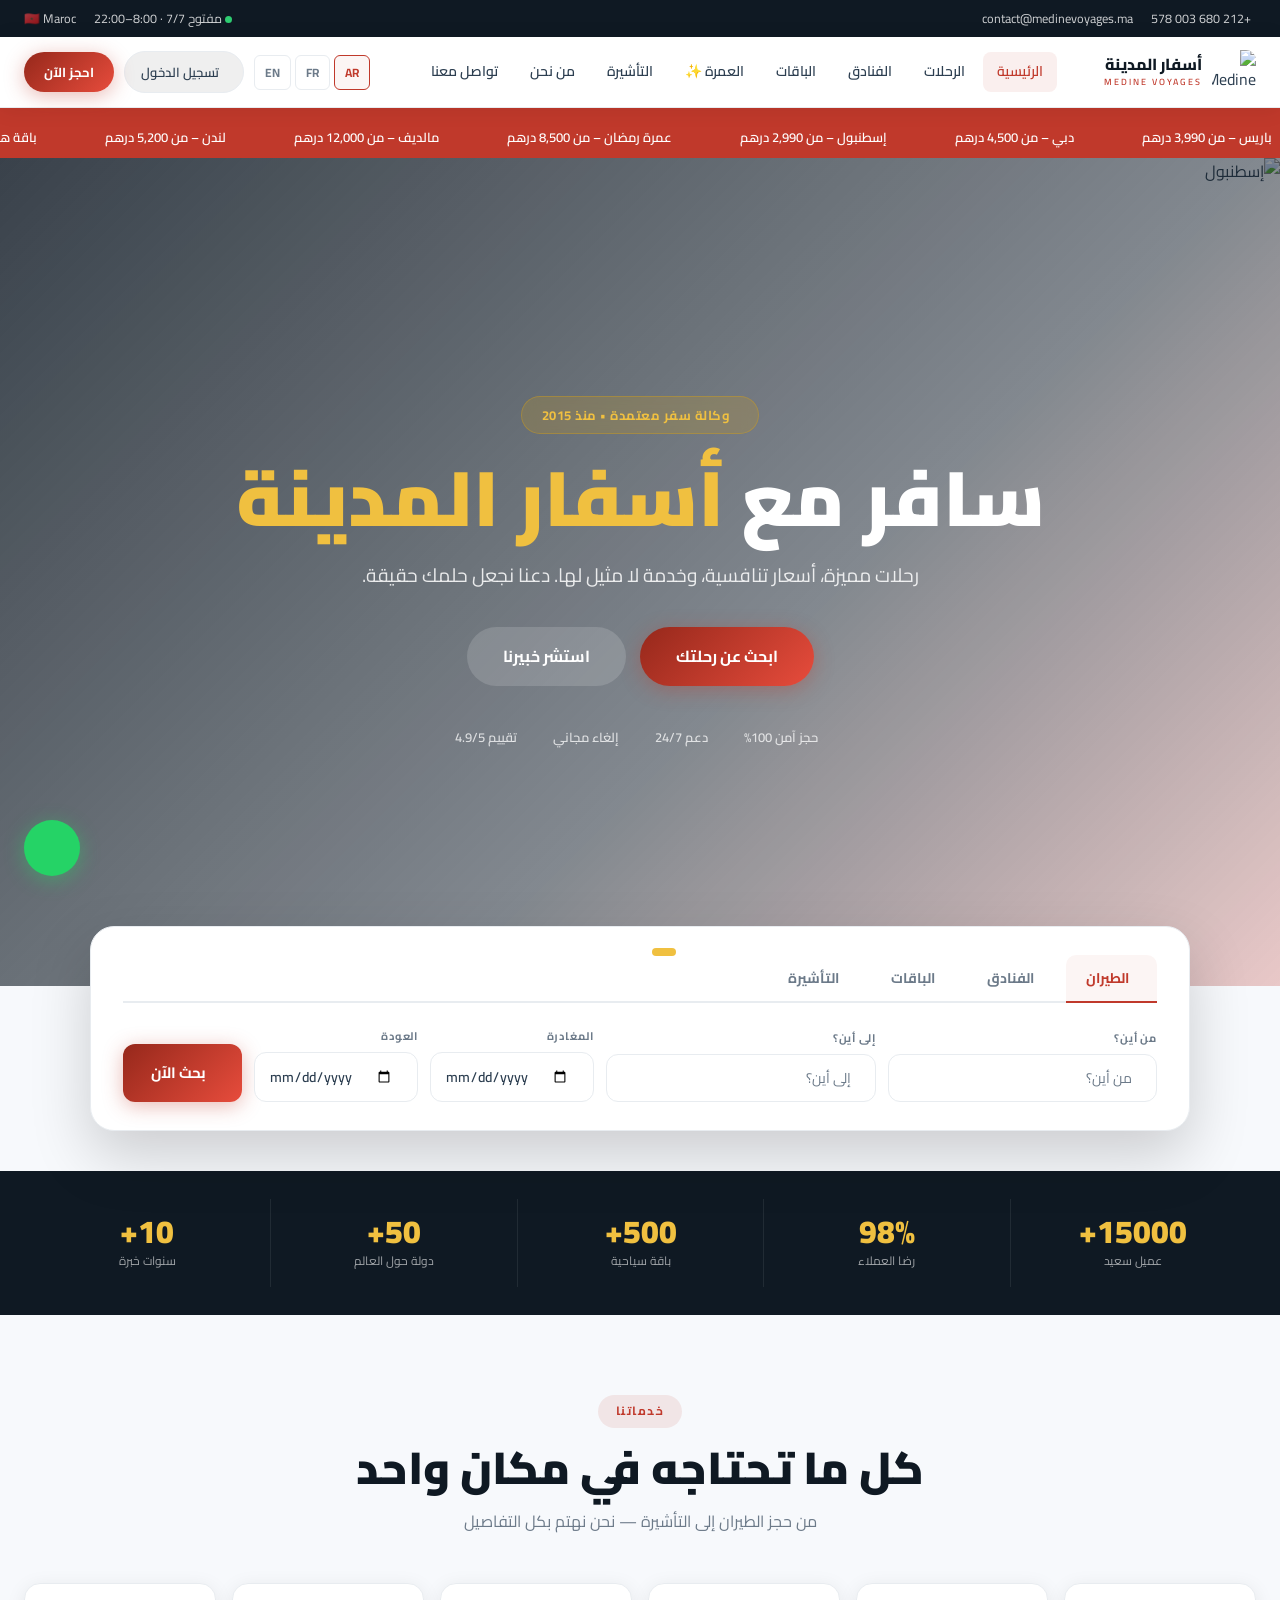
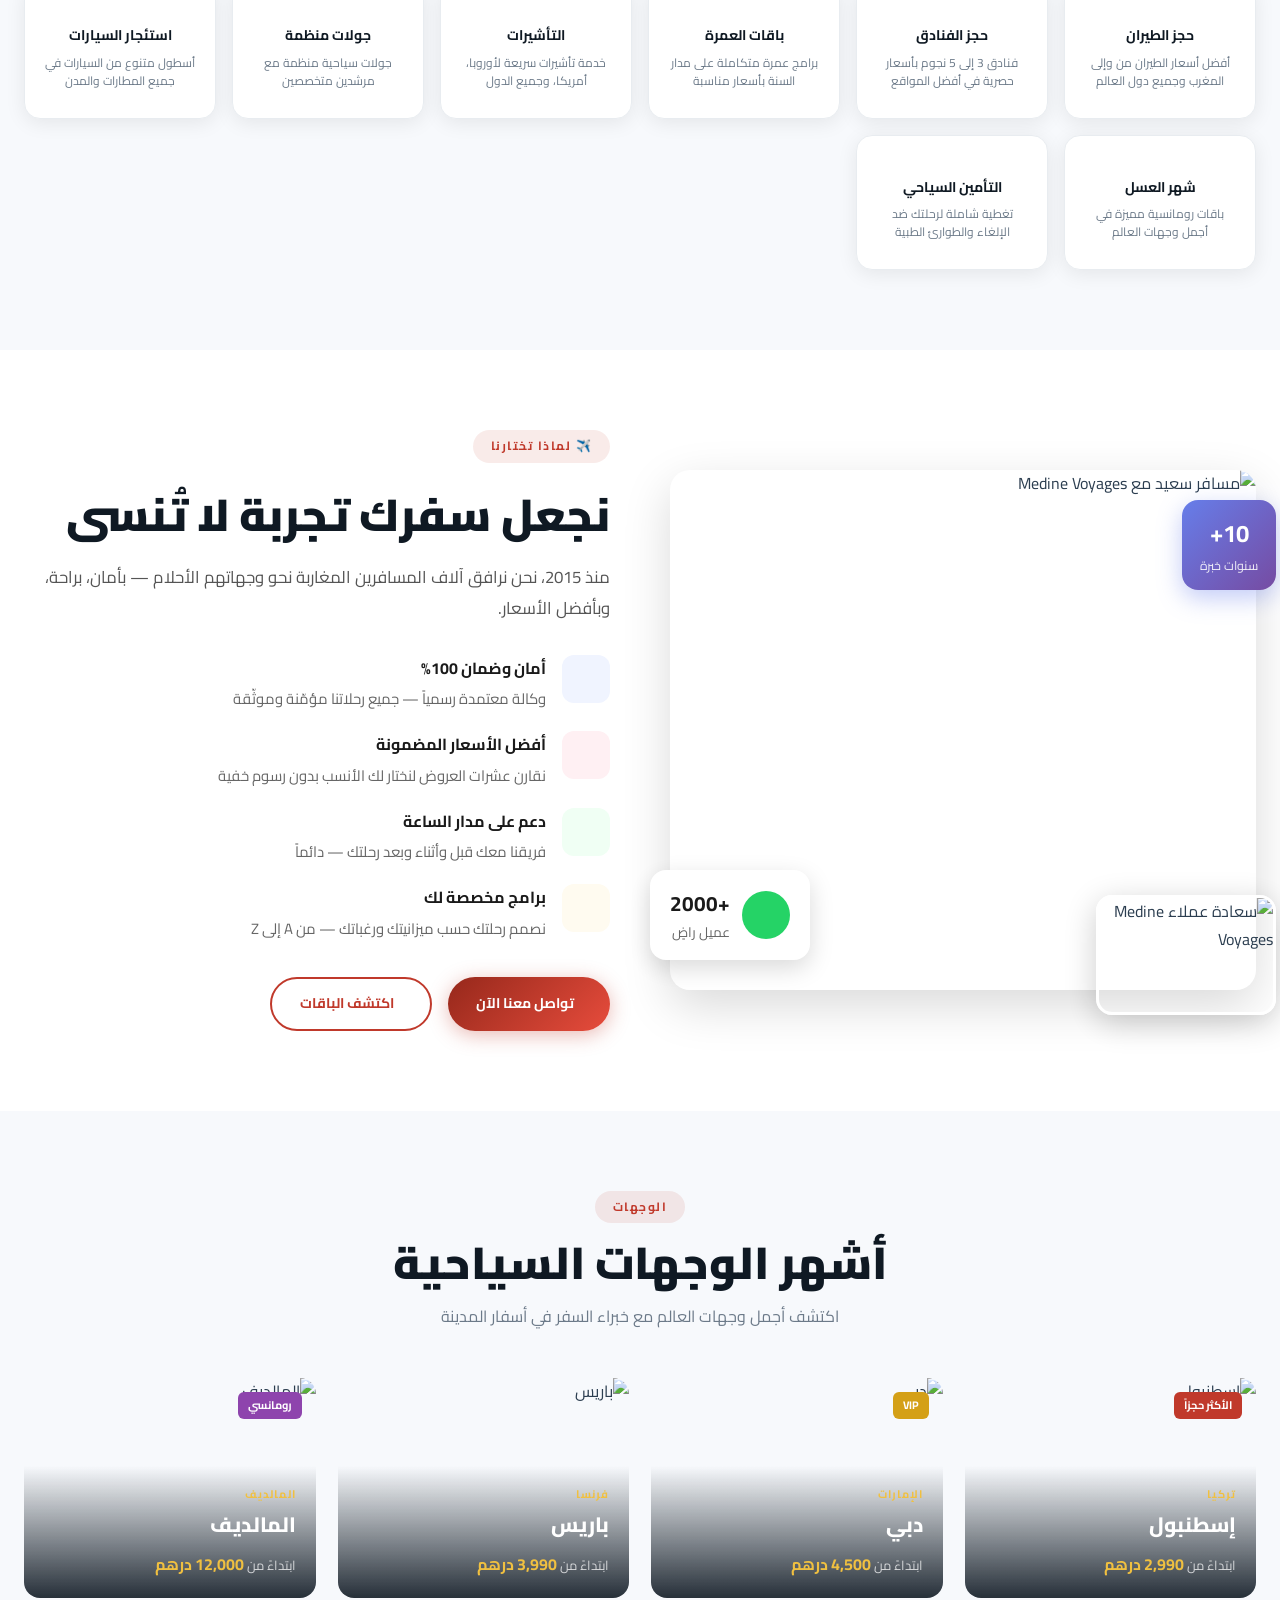
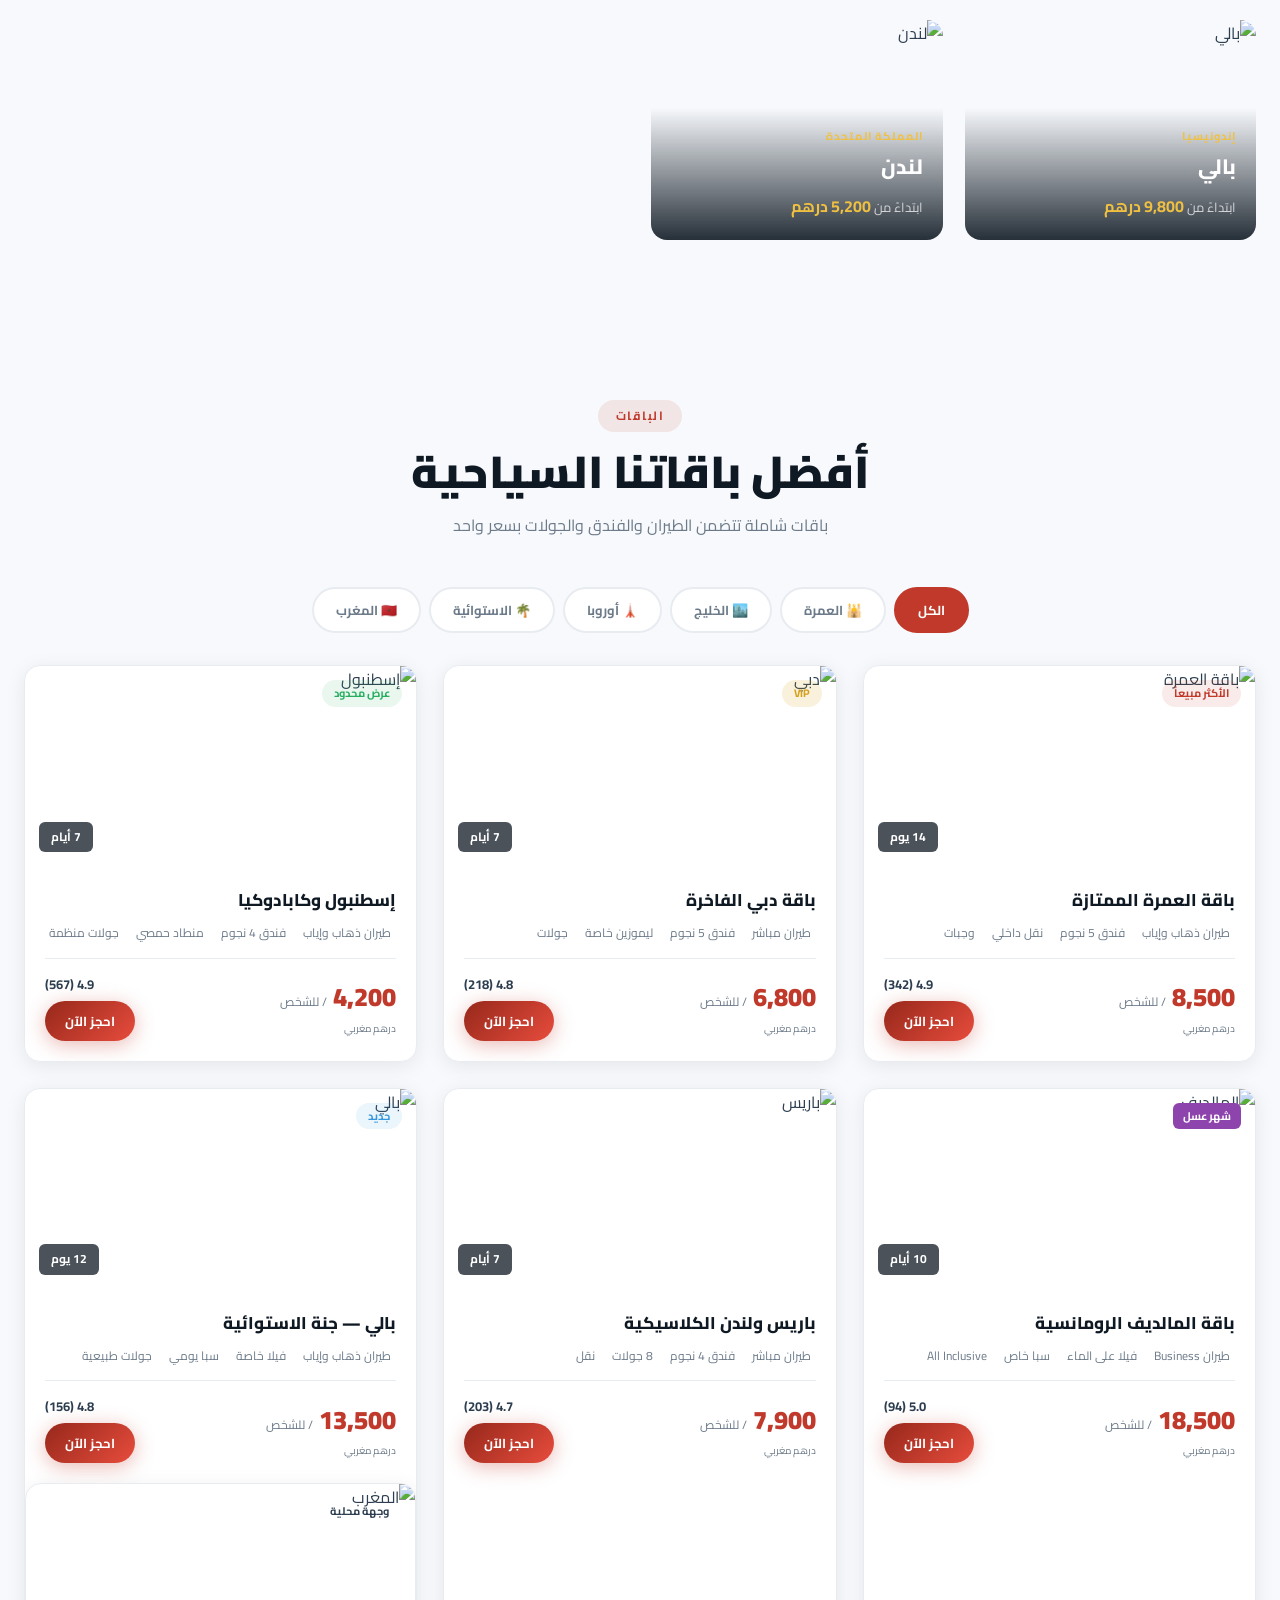
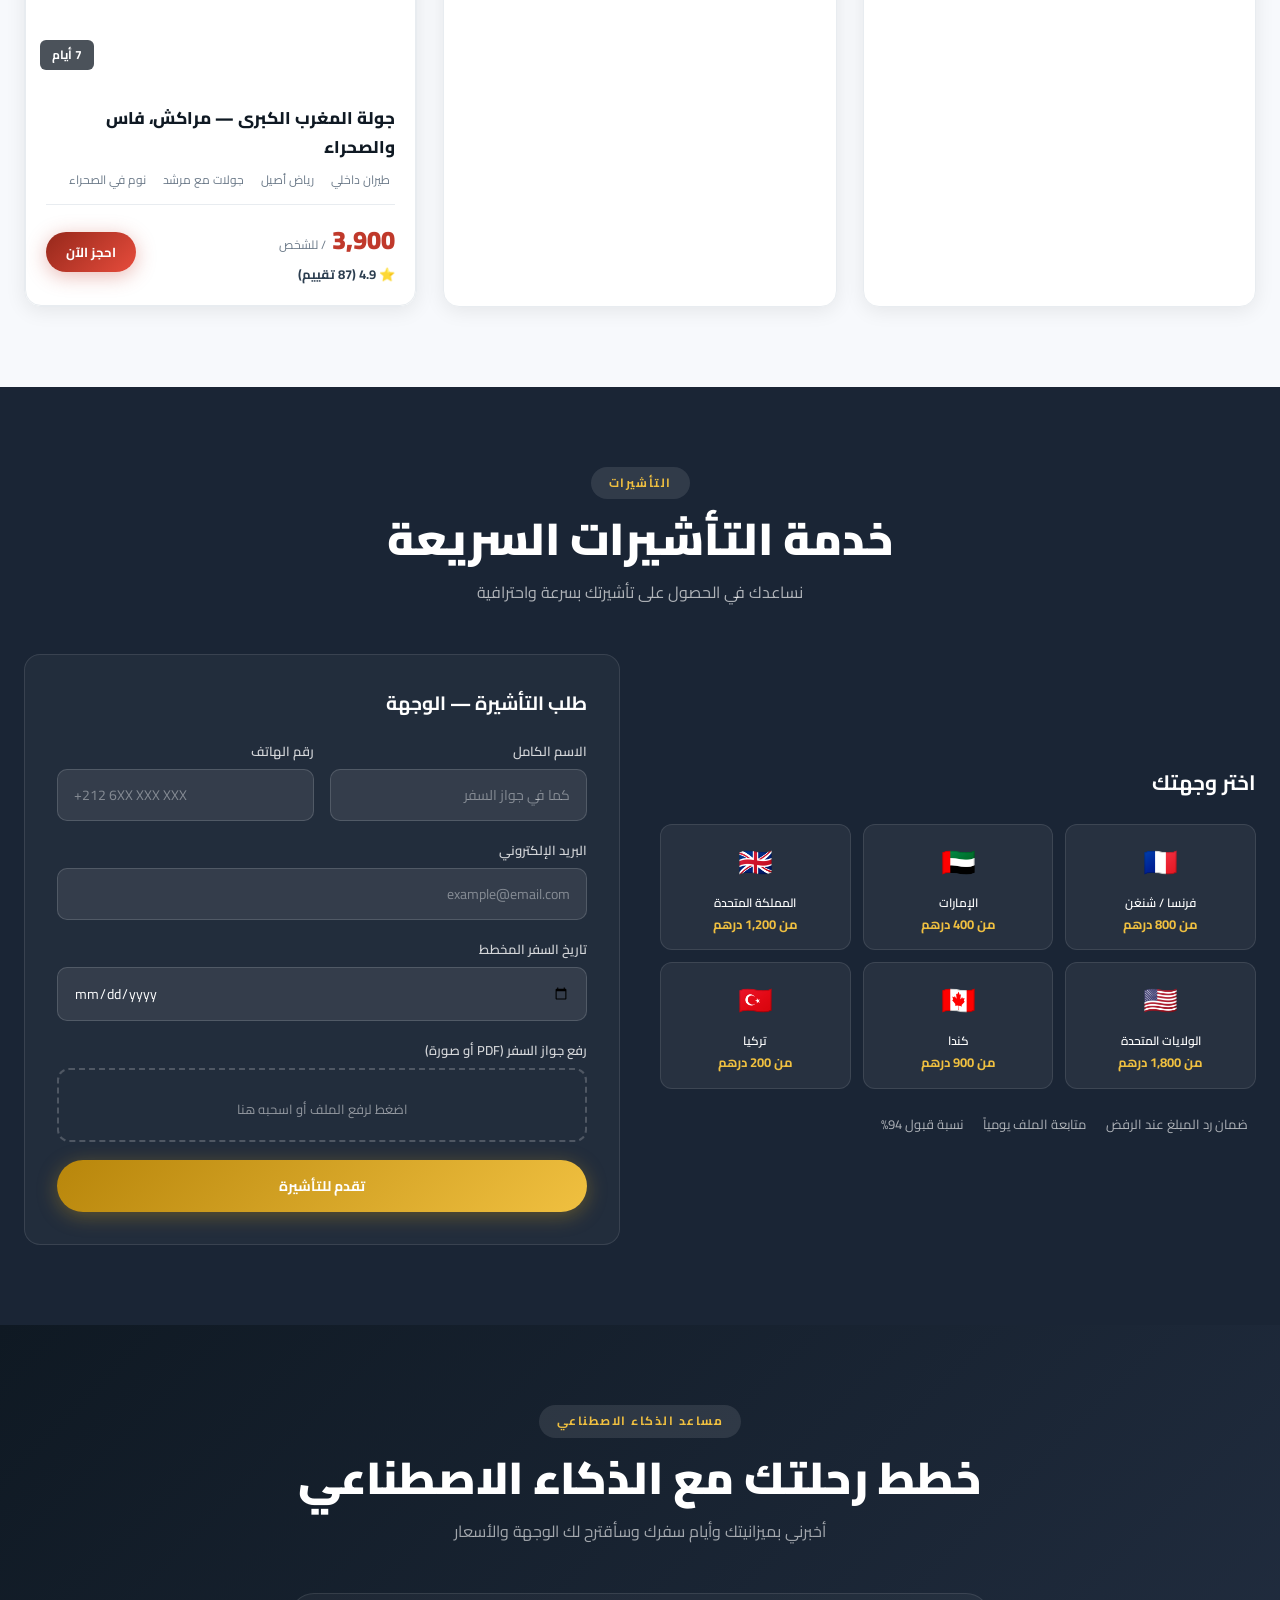
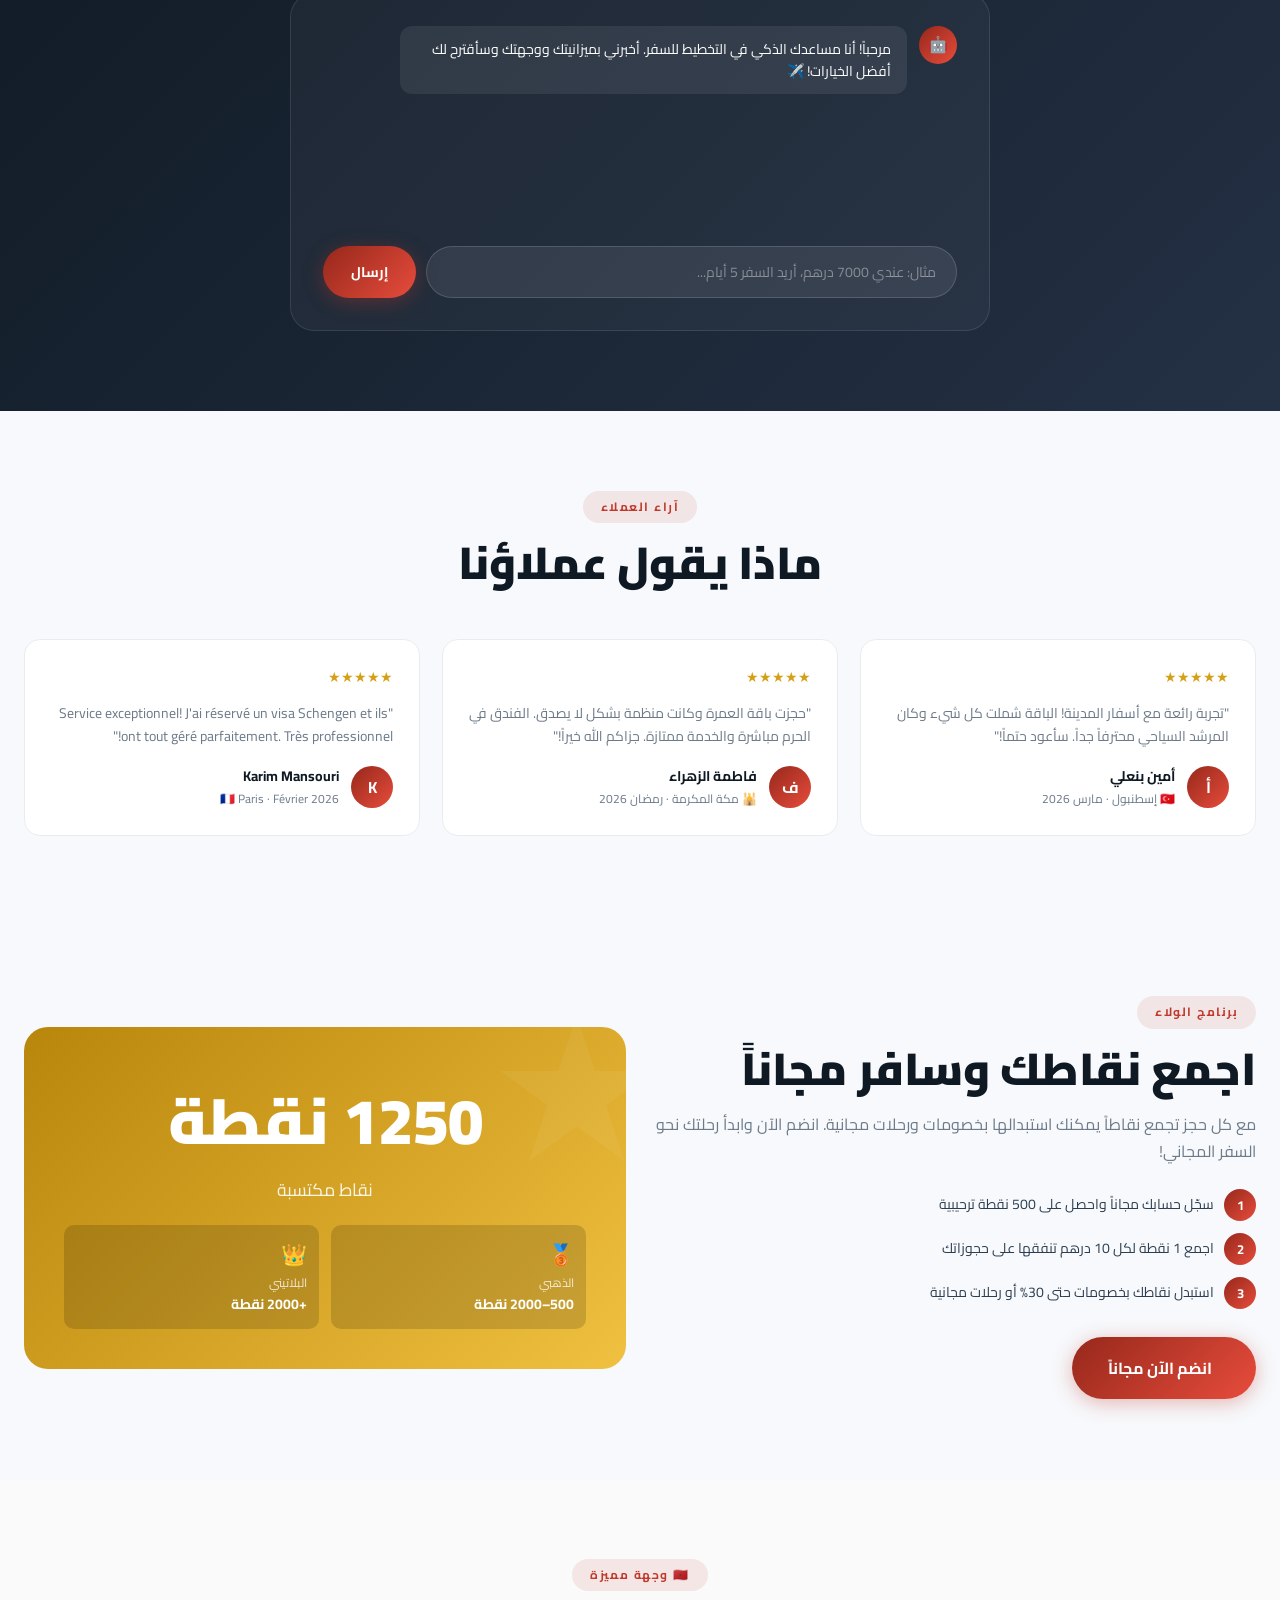
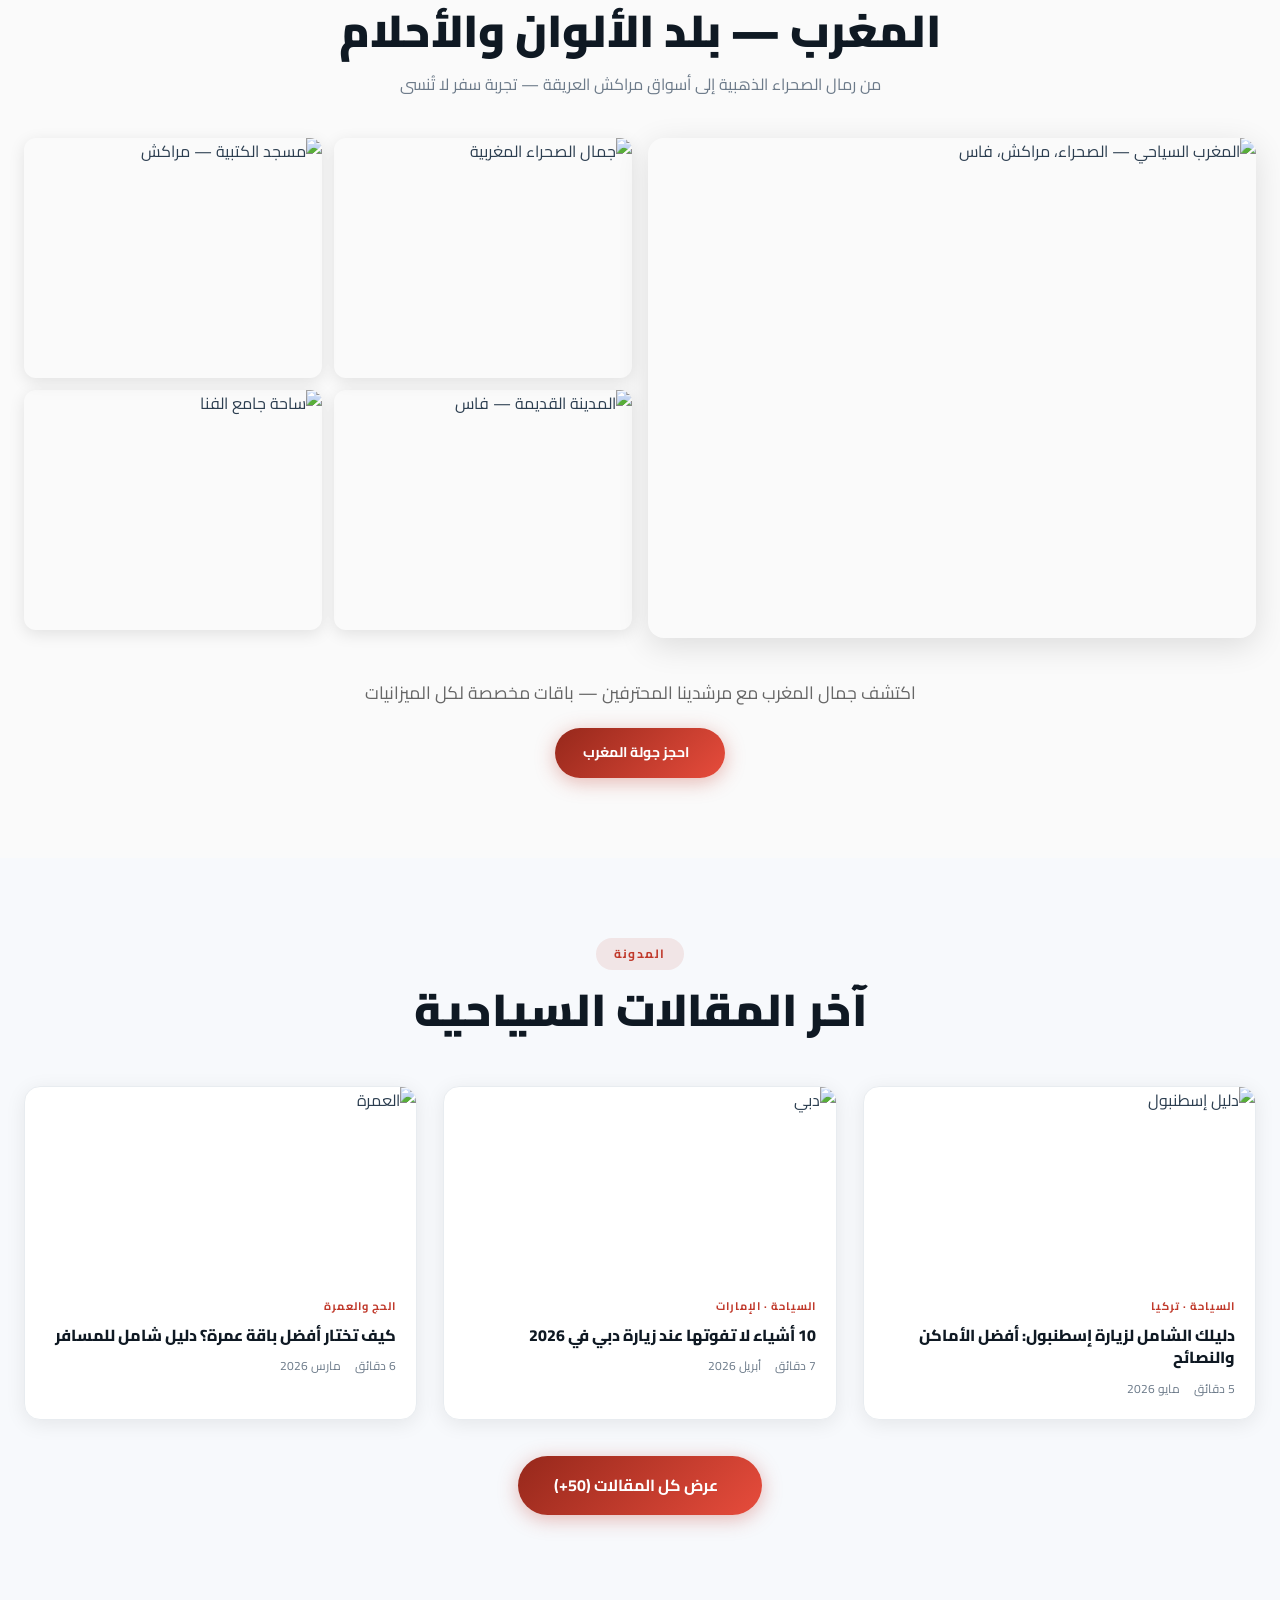
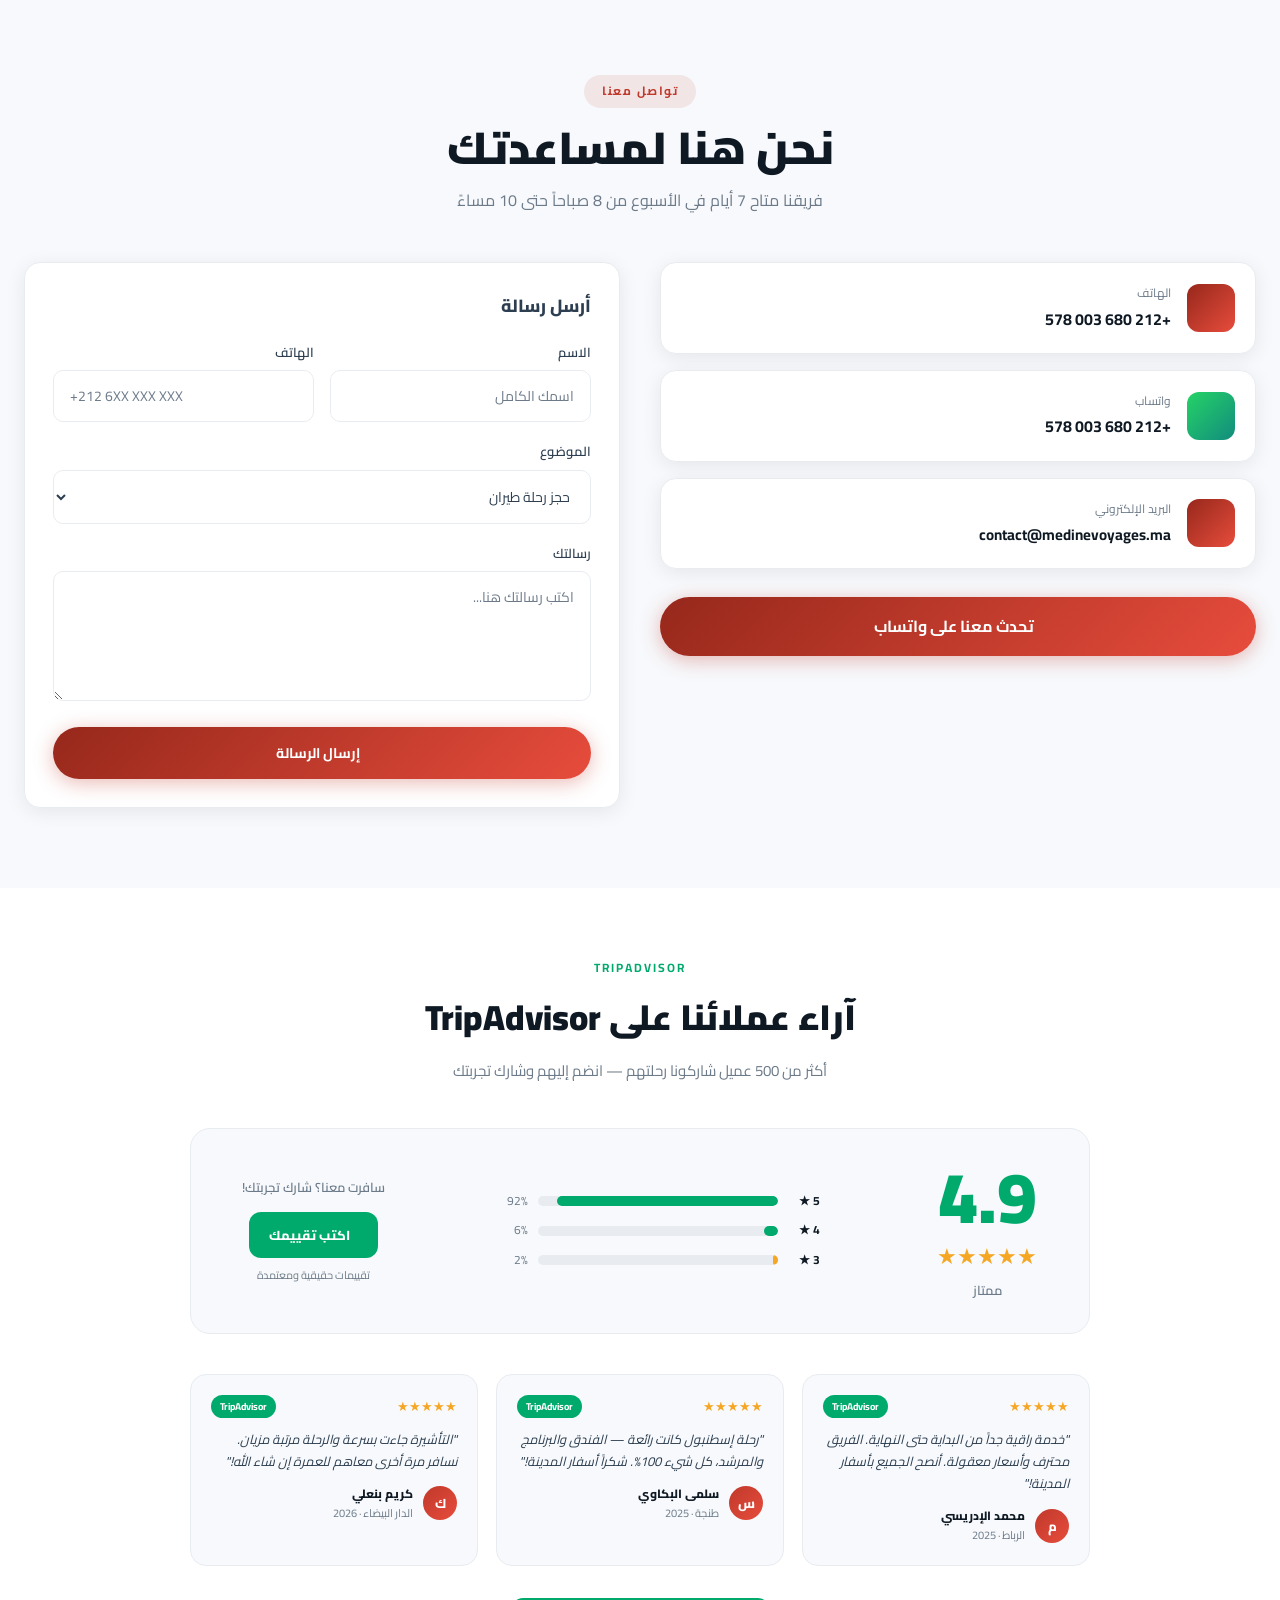
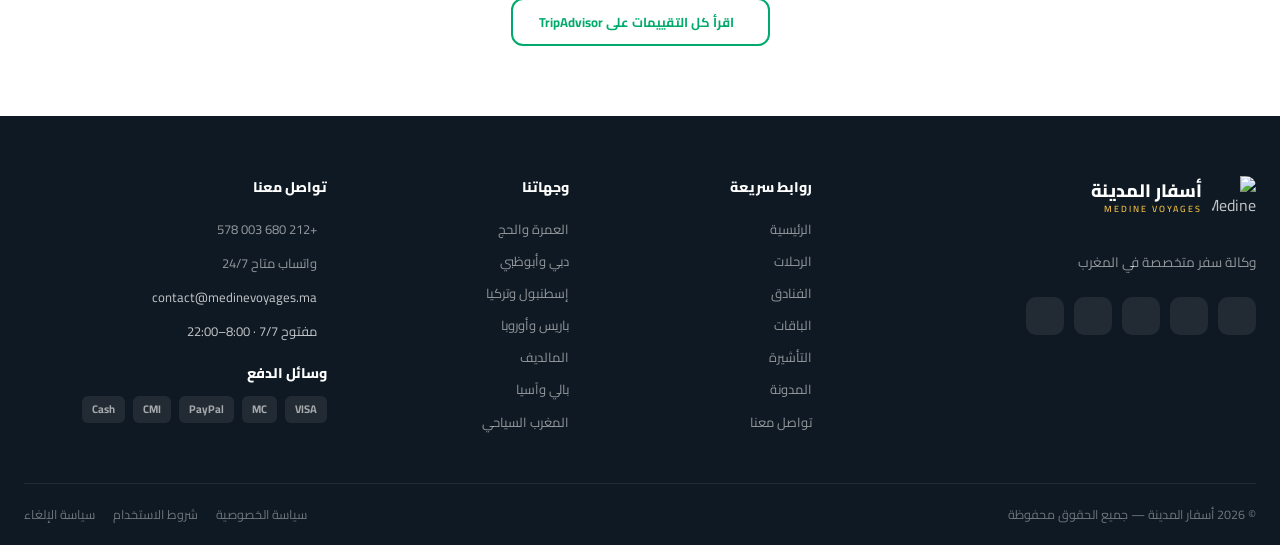
==== commit cbc6793c: "🌟 Add group travel photo to hero slider + why-us floating card" ====
--- a/index.html
+++ b/index.html
@@ -212,6 +212,10 @@
       <img src="https://images.unsplash.com/photo-1573843981267-be1999ff37cd?w=700&q=85&fm=webp&auto=format" alt="المالديف" loading="lazy"/>
       <div class="hero-overlay"></div>
     </div>
+    <div class="hero-slide">
+      <img src="https://media.base44.com/images/public/whatsapp/6a11952f4d8ce5a485f1893b/your_agent/6a11952f4d8ce5a485f1893c/25c7512e2_whatsapp_image_1003119629125617.jpg" alt="رحلة أصدقاء — Medine Voyages" loading="lazy" style="object-position:center top;"/>
+      <div class="hero-overlay"></div>
+    </div>
   </div>
 
   <div class="hero-content">
@@ -519,6 +523,12 @@
           <div style="position:absolute; top:30px; right:-20px; background:linear-gradient(135deg,#667eea,#764ba2); border-radius:16px; padding:14px 18px; box-shadow:0 8px 24px rgba(102,126,234,0.4); color:#fff; text-align:center;">
             <div style="font-size:1.5rem; font-weight:700;">10+</div>
             <div style="font-size:0.78rem; opacity:0.9;">سنوات خبرة</div>
+          </div>
+          <!-- Group travel photo floating card -->
+          <div style="position:absolute; bottom:-25px; right:-20px; border-radius:16px; overflow:hidden; box-shadow:0 8px 32px rgba(0,0,0,0.2); width:180px; height:120px; border:3px solid #fff;">
+            <img src="https://media.base44.com/images/public/whatsapp/6a11952f4d8ce5a485f1893b/your_agent/6a11952f4d8ce5a485f1893c/25c7512e2_whatsapp_image_1003119629125617.jpg" 
+                 alt="سعادة عملاء Medine Voyages" 
+                 style="width:100%; height:100%; object-fit:cover; object-position:center top;"/>
           </div>
         </div>
         <!-- Text side -->
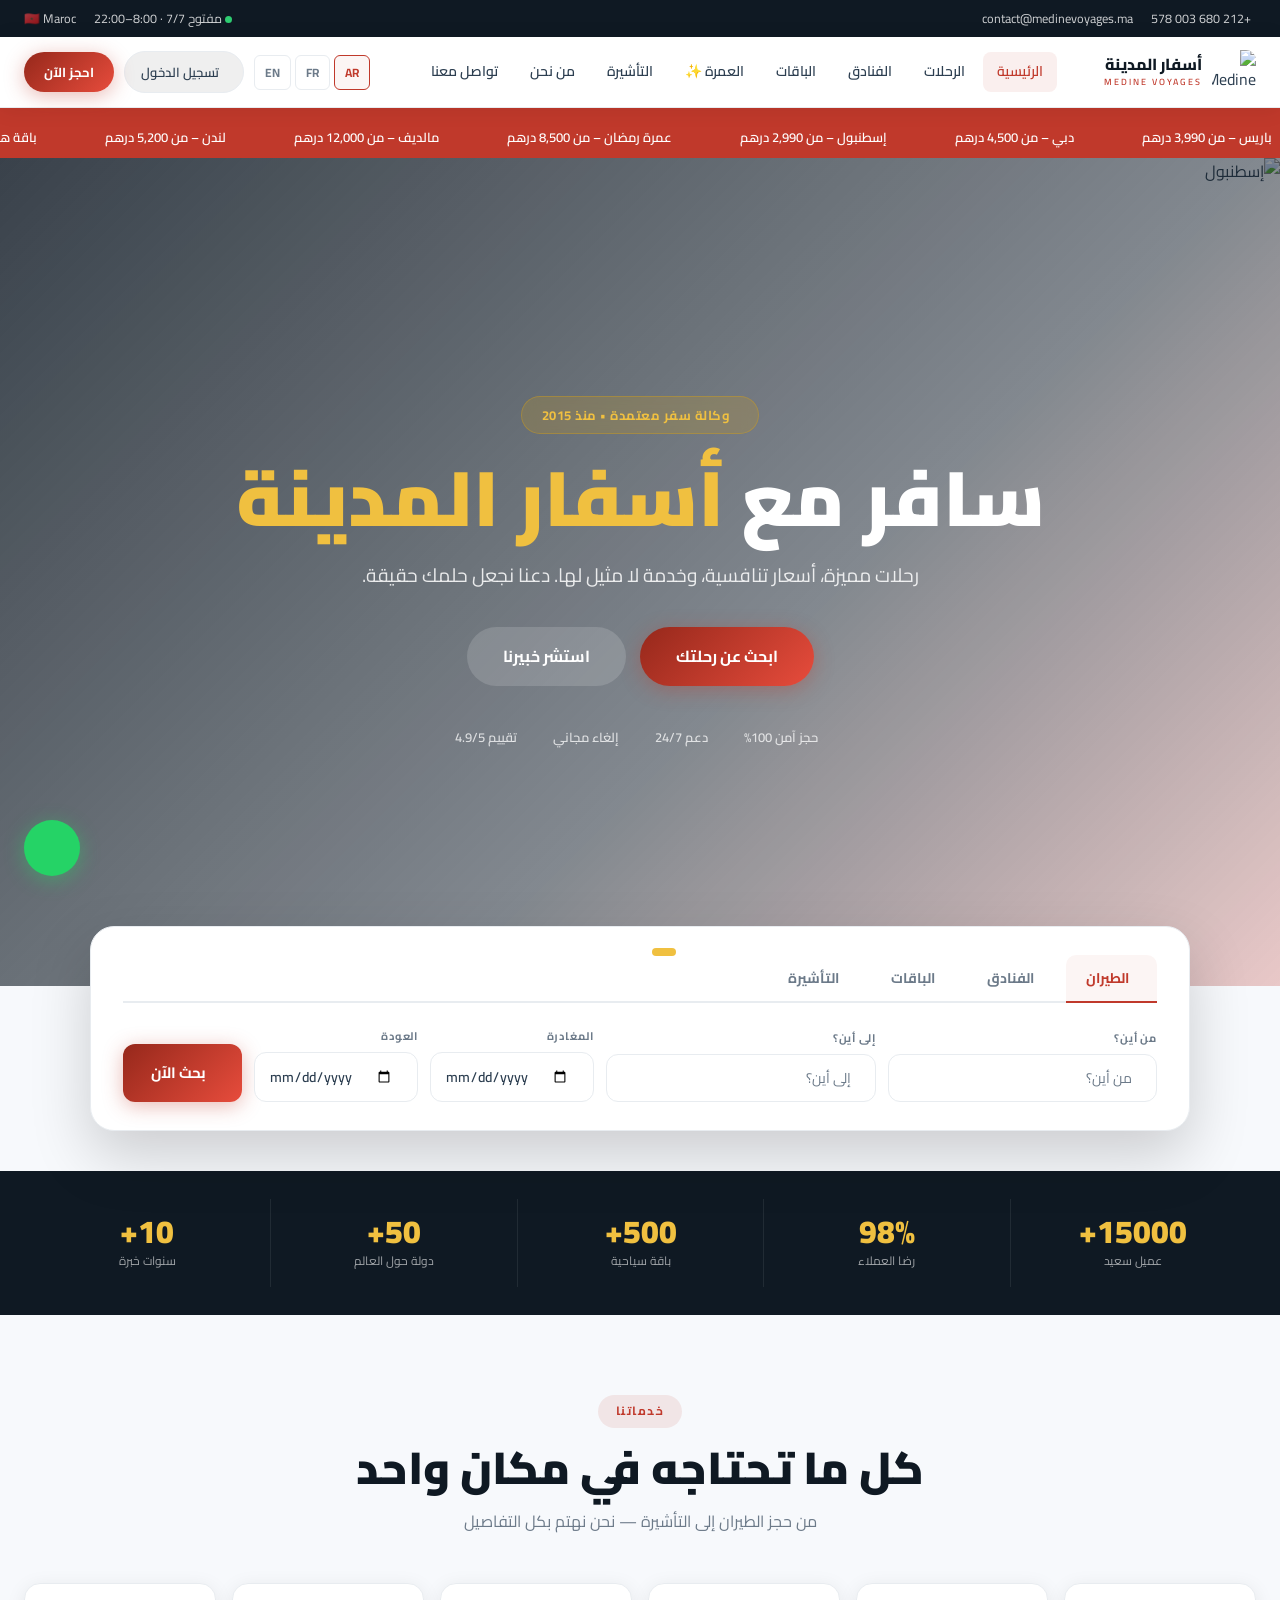
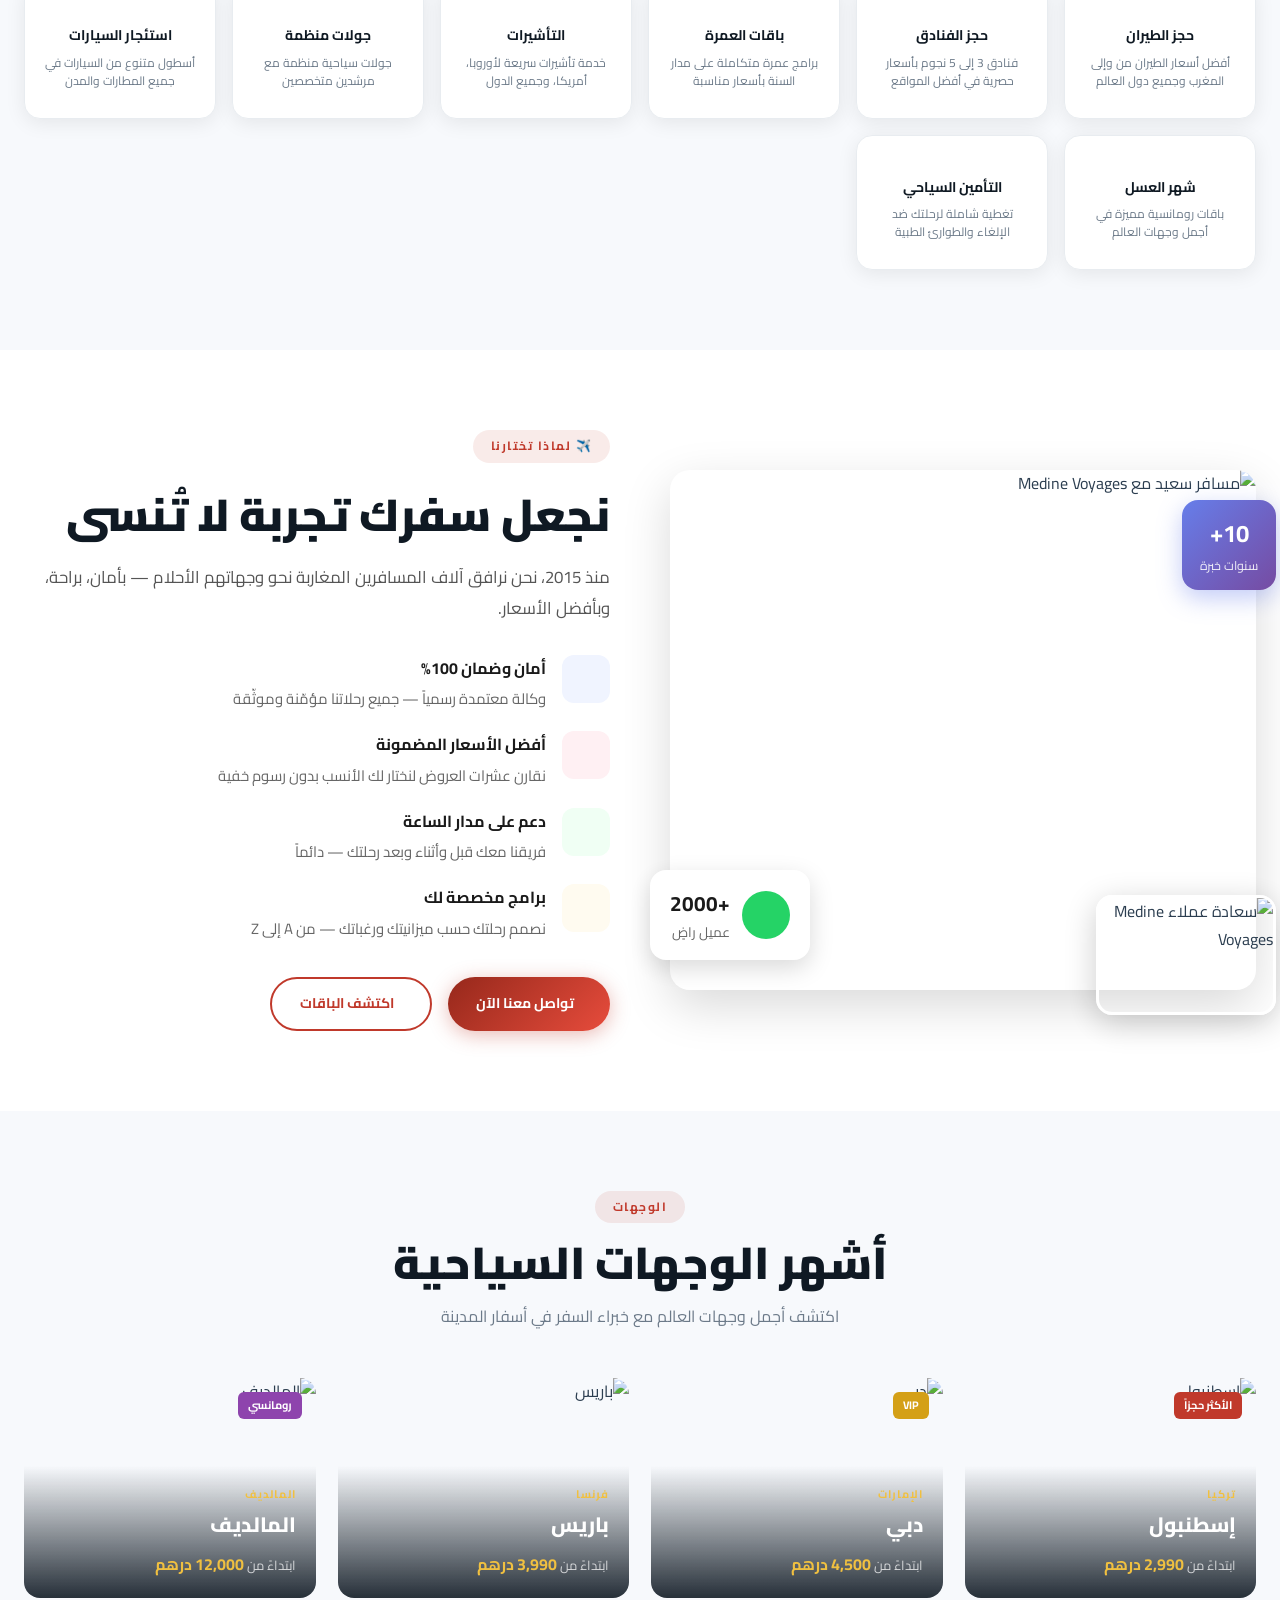
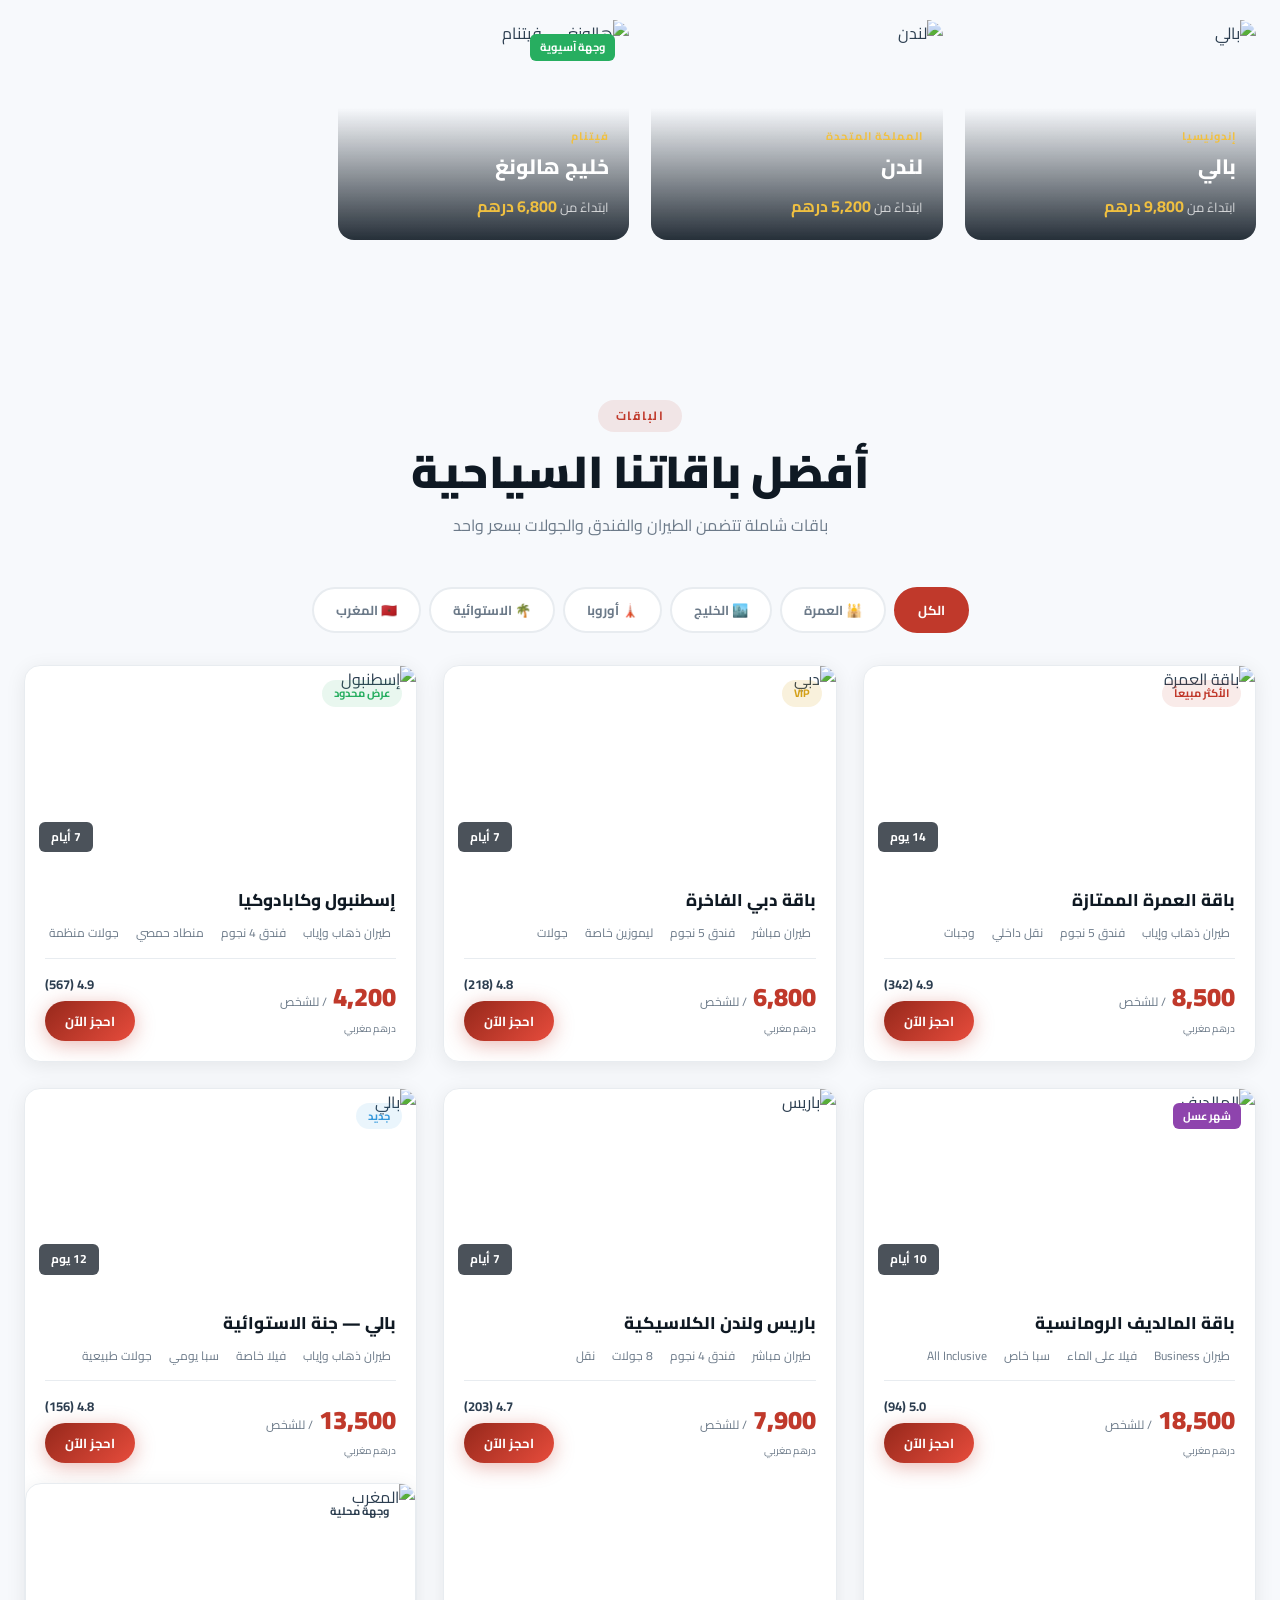
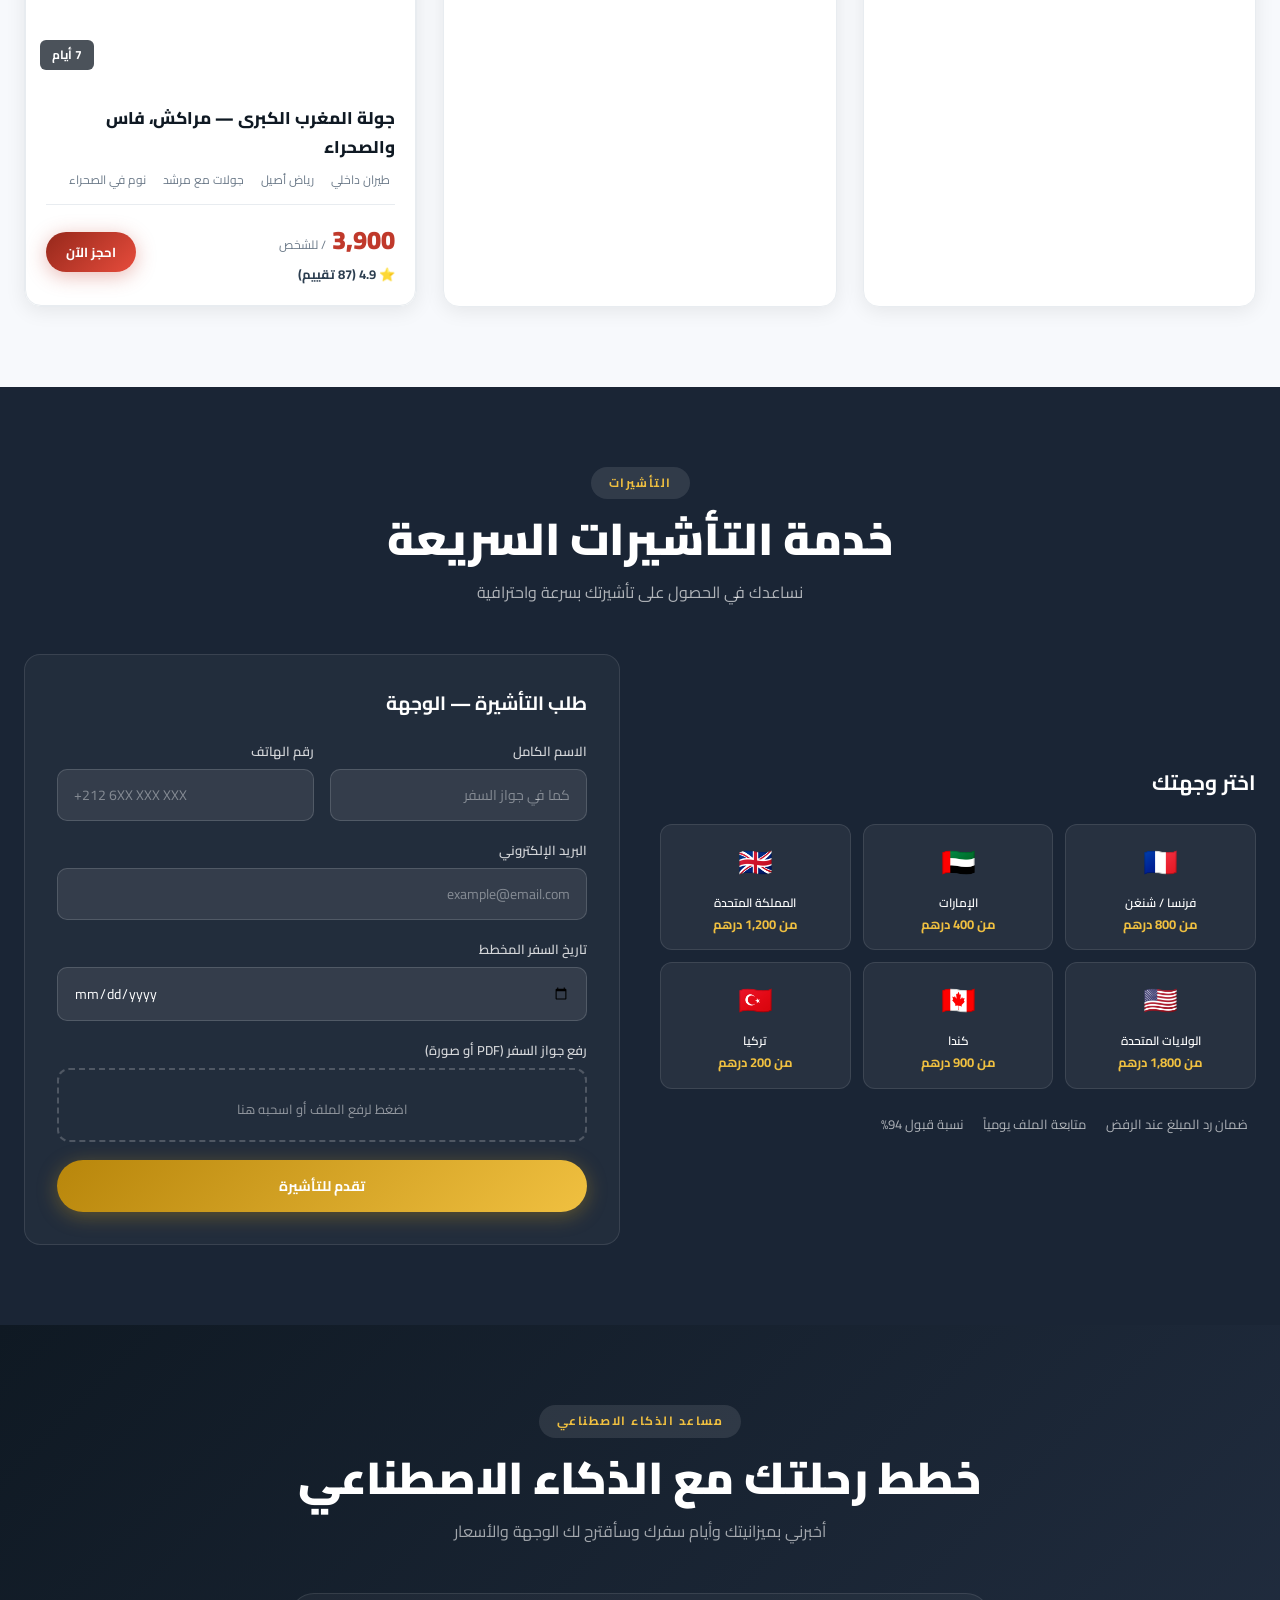
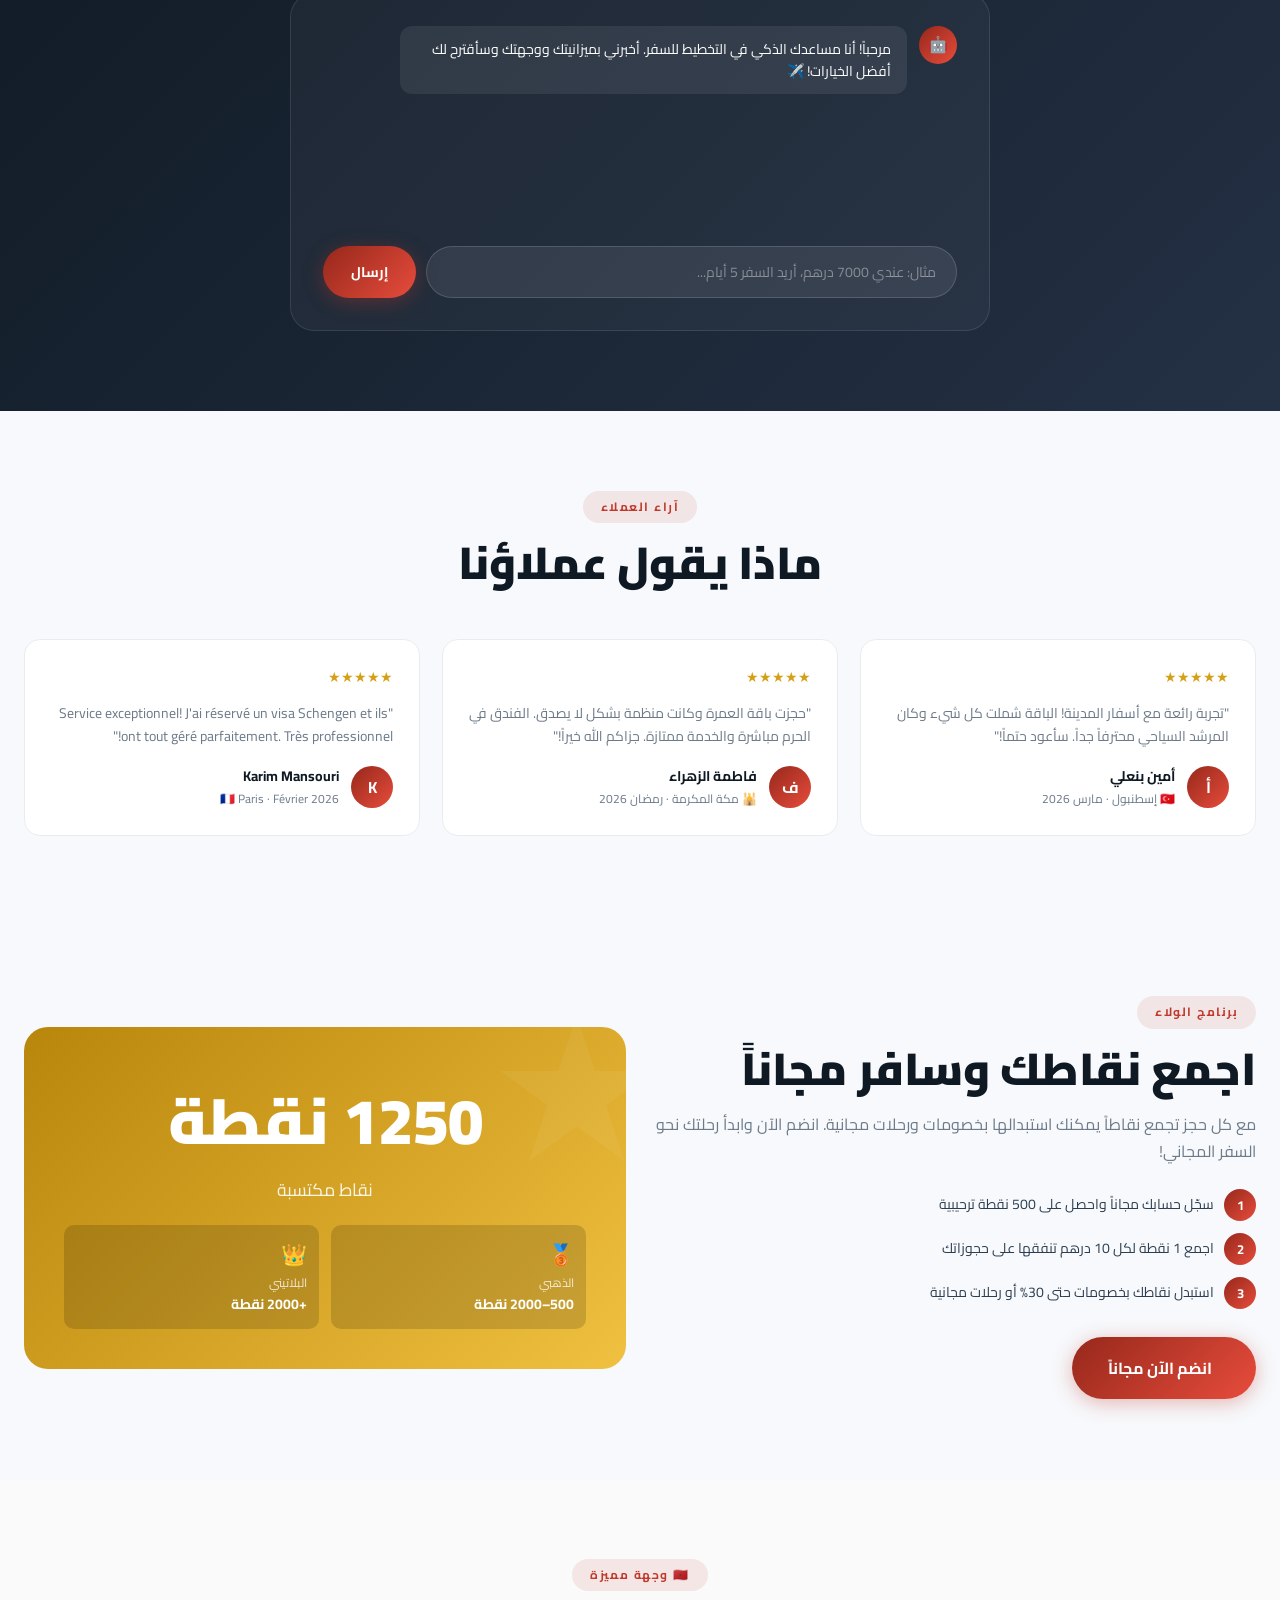
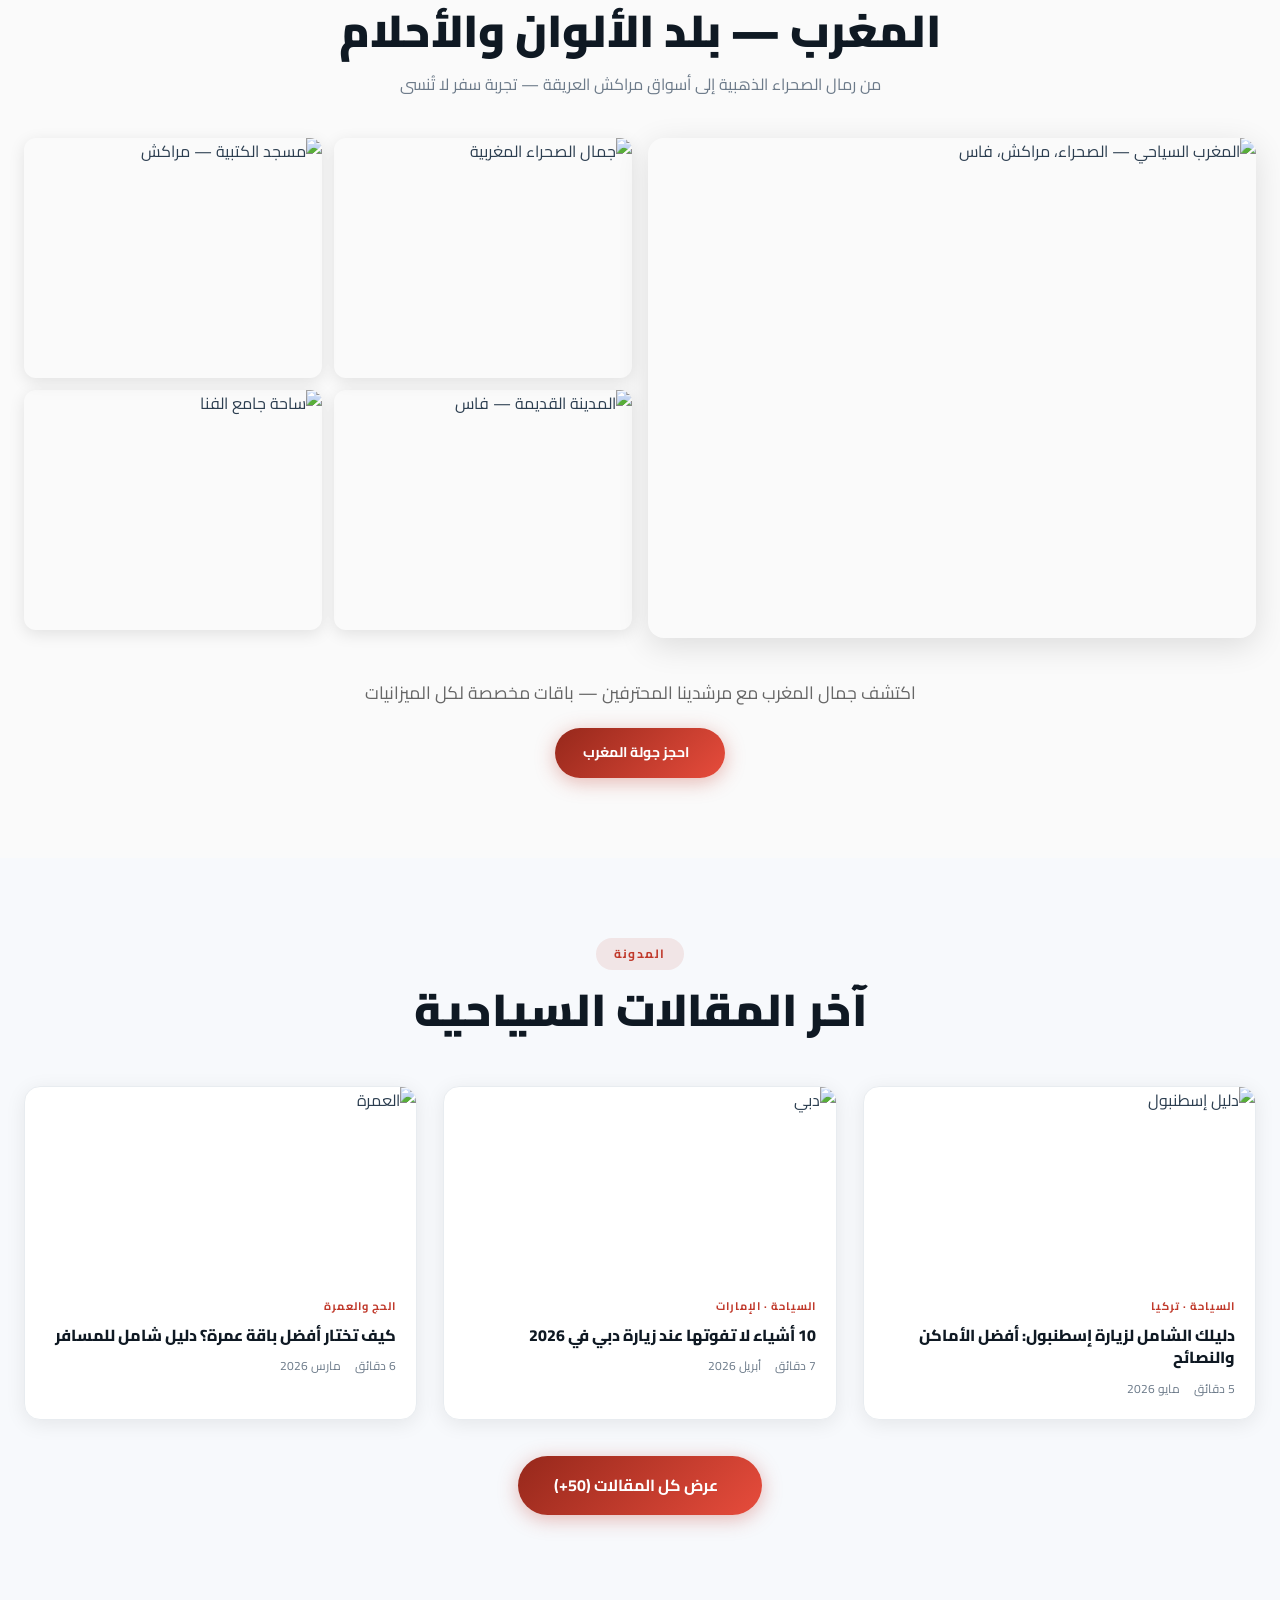
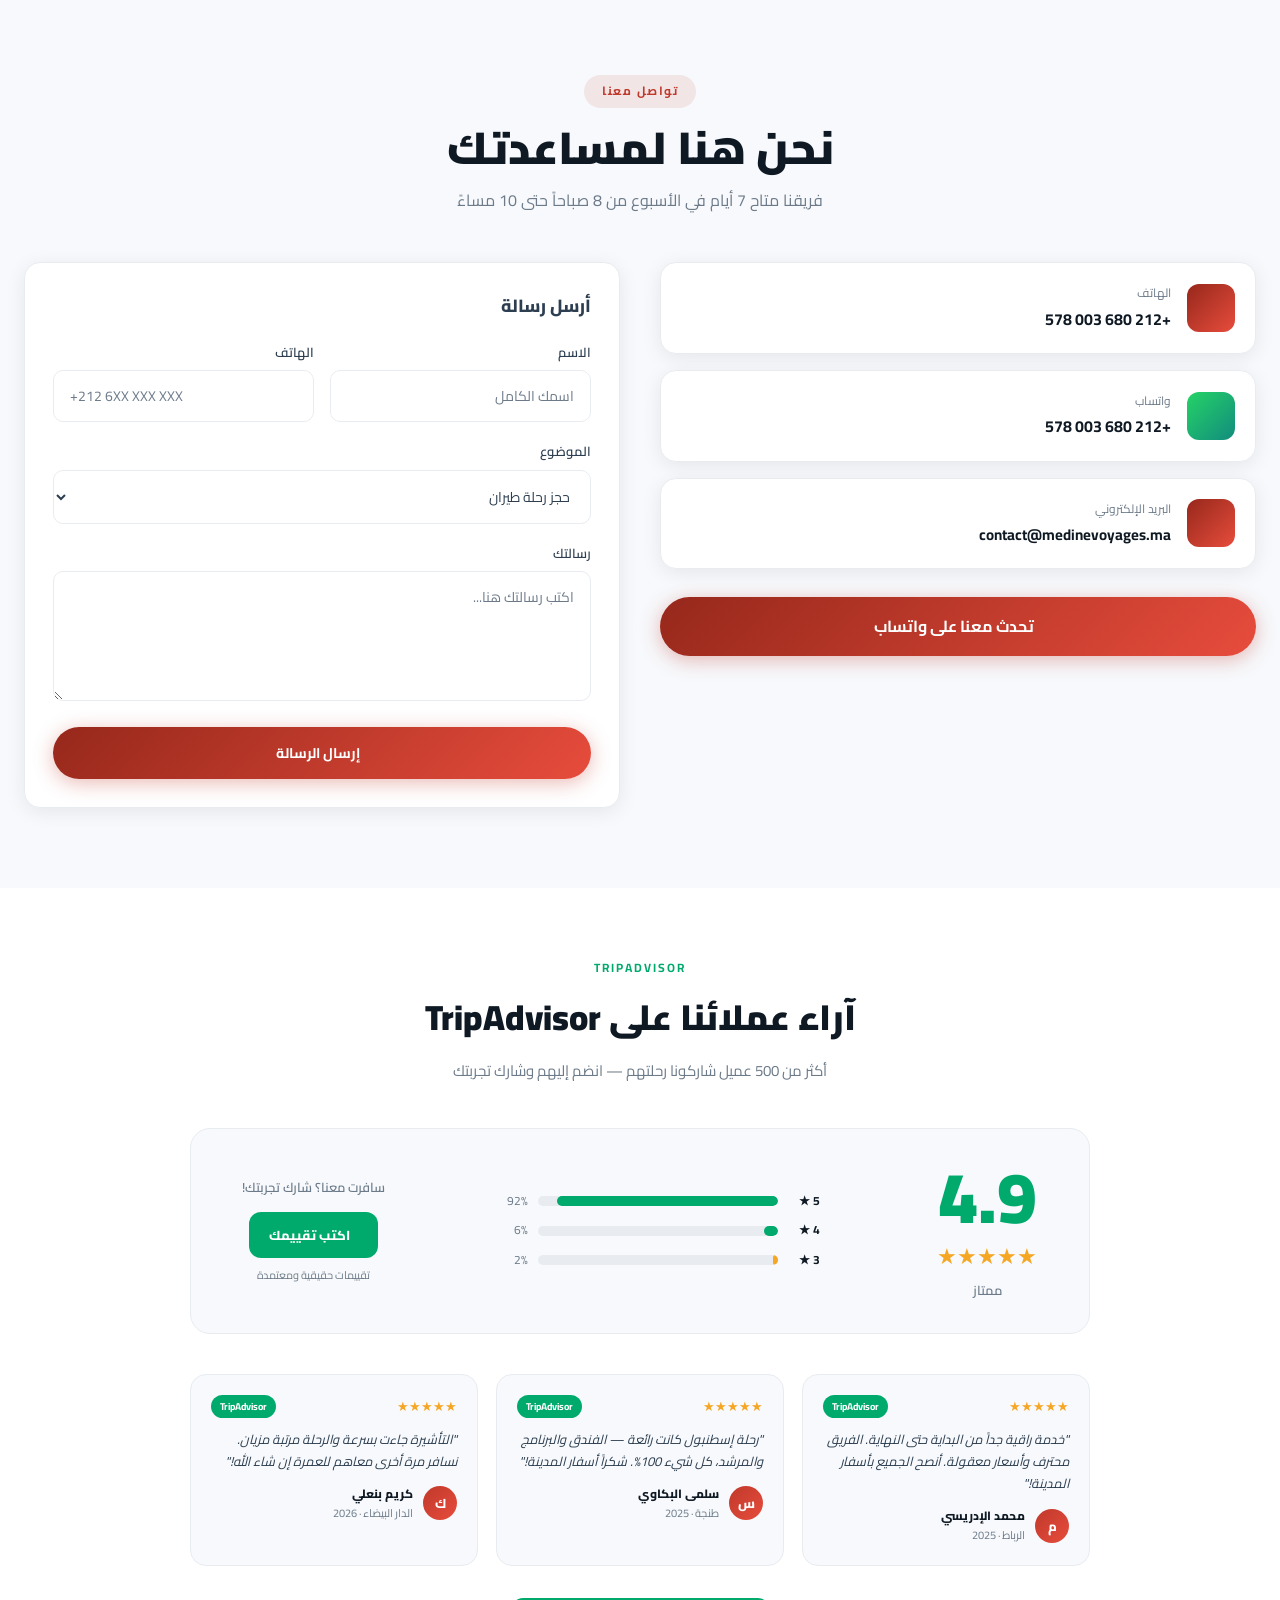
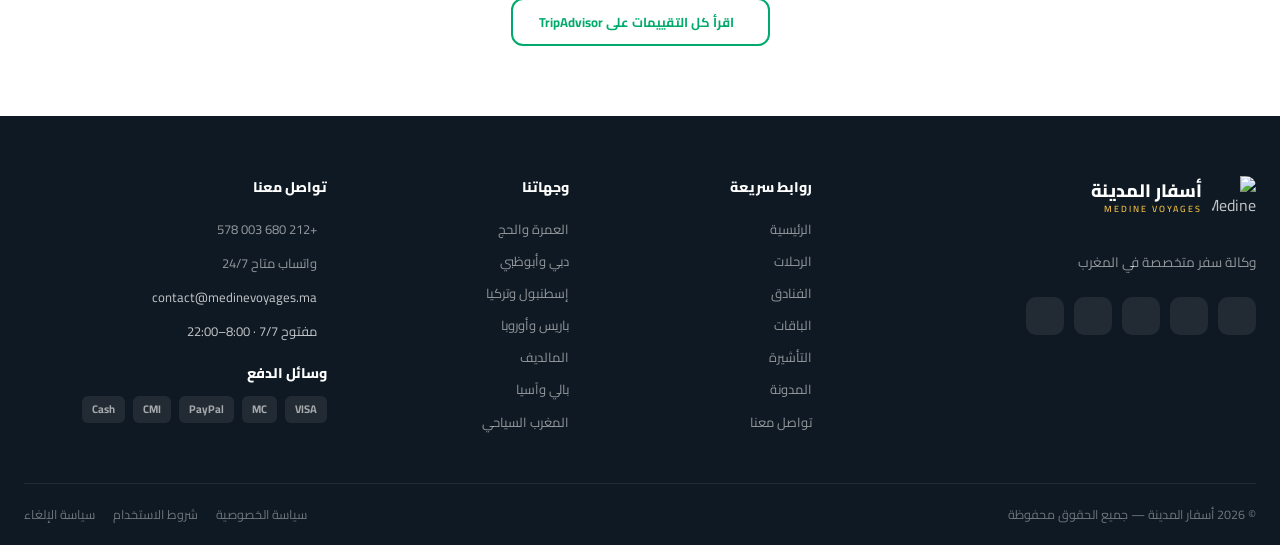
==== commit 6171738c: "🌊 Add Ha Long Bay Vietnam as hero slide + destination card" ====
--- a/index.html
+++ b/index.html
@@ -649,7 +649,16 @@
           <div class="dest-price"><span data-i18n="label.from">ابتداءً من</span> <strong>5,200 درهم</strong></div>
         </div>
       </div>
-    </div>
+      <div class="dest-card fade-up">
+        <img class="dest-img" src="https://media.base44.com/images/public/whatsapp/6a11952f4d8ce5a485f1893b/your_agent/6a11952f4d8ce5a485f1893c/35189adbb_whatsapp_image_1323279879159641.jpg" alt="هالونغ — فيتنام" loading="lazy" width="600" height="220" style="object-position:center;"/>
+        <div class="dest-badge" style="background:#27ae60">وجهة آسيوية</div>
+        <div class="dest-info">
+          <div class="dest-country">فيتنام</div>
+          <div class="dest-city">خليج هالونغ</div>
+          <div class="dest-price"><span data-i18n="label.from">ابتداءً من</span> <strong>6,800 درهم</strong></div>
+        </div>
+      </div>
+      </div>
   </div>
 </section>
 
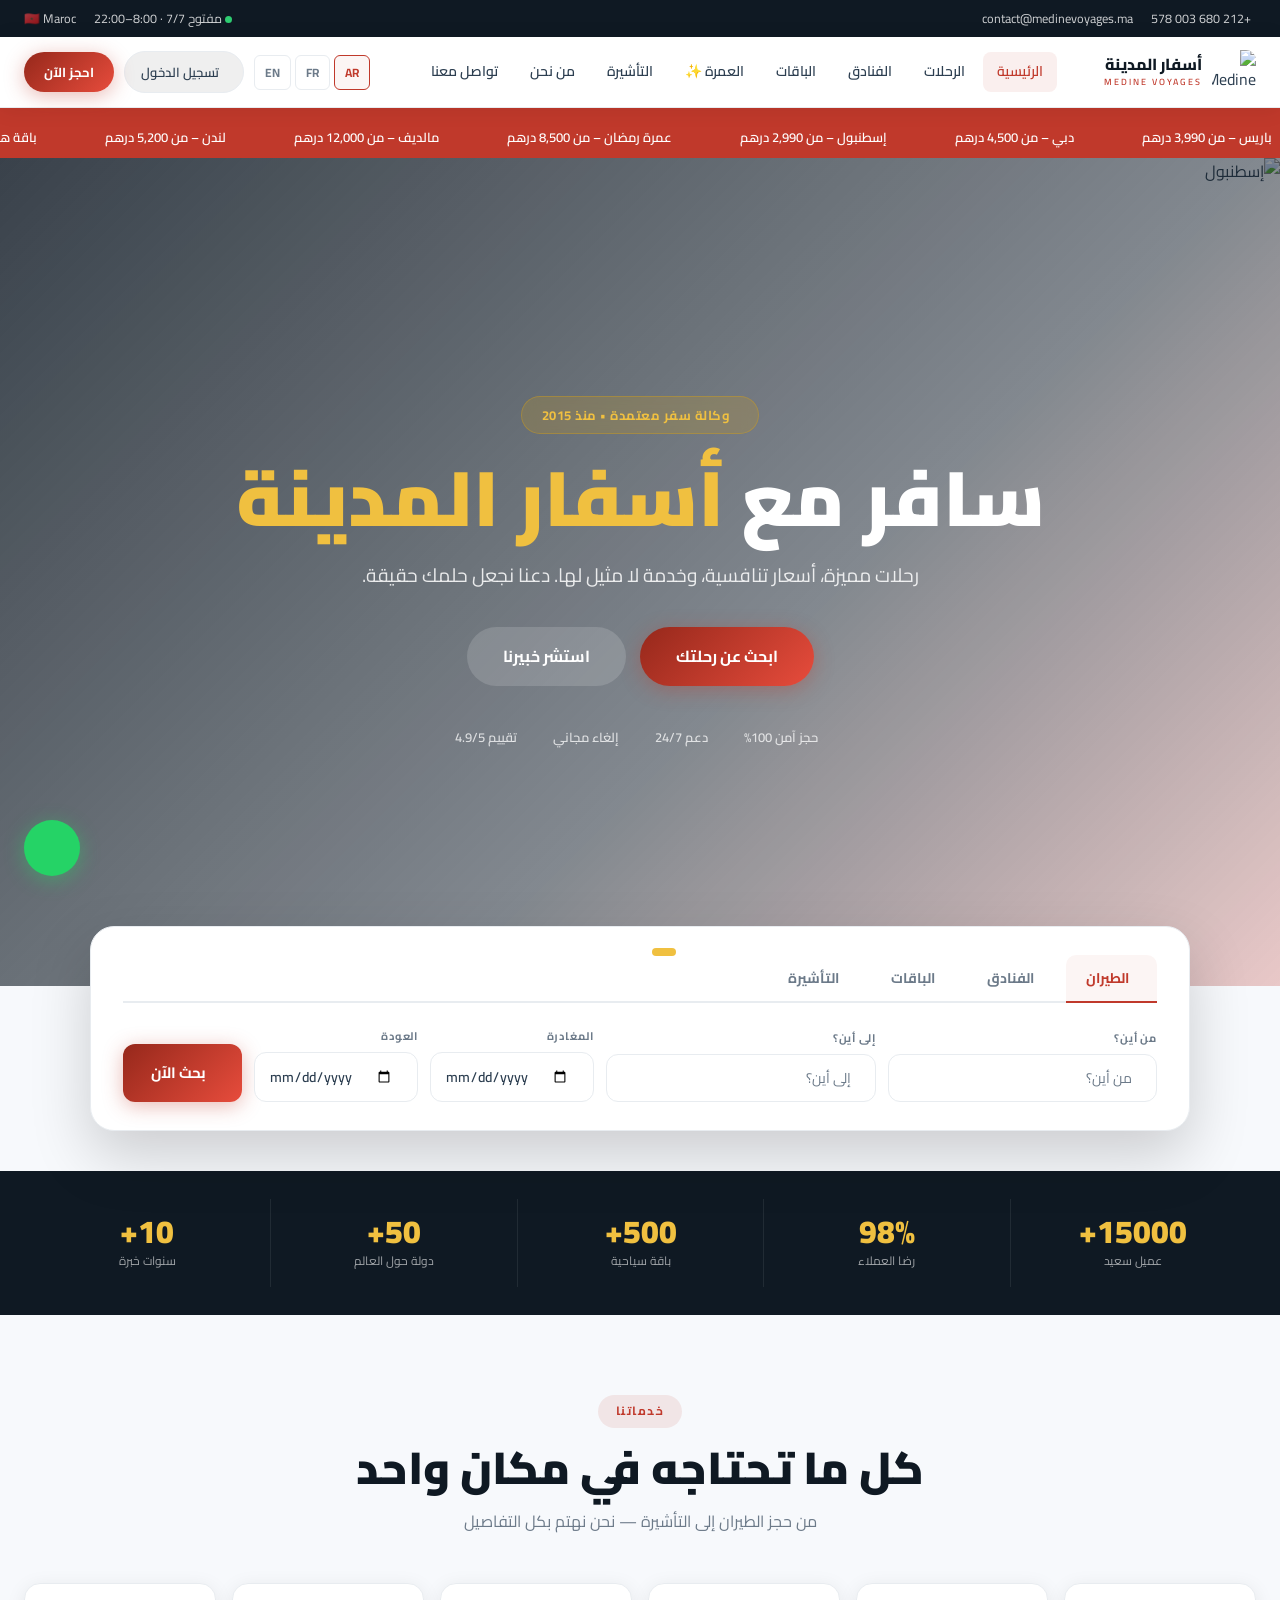
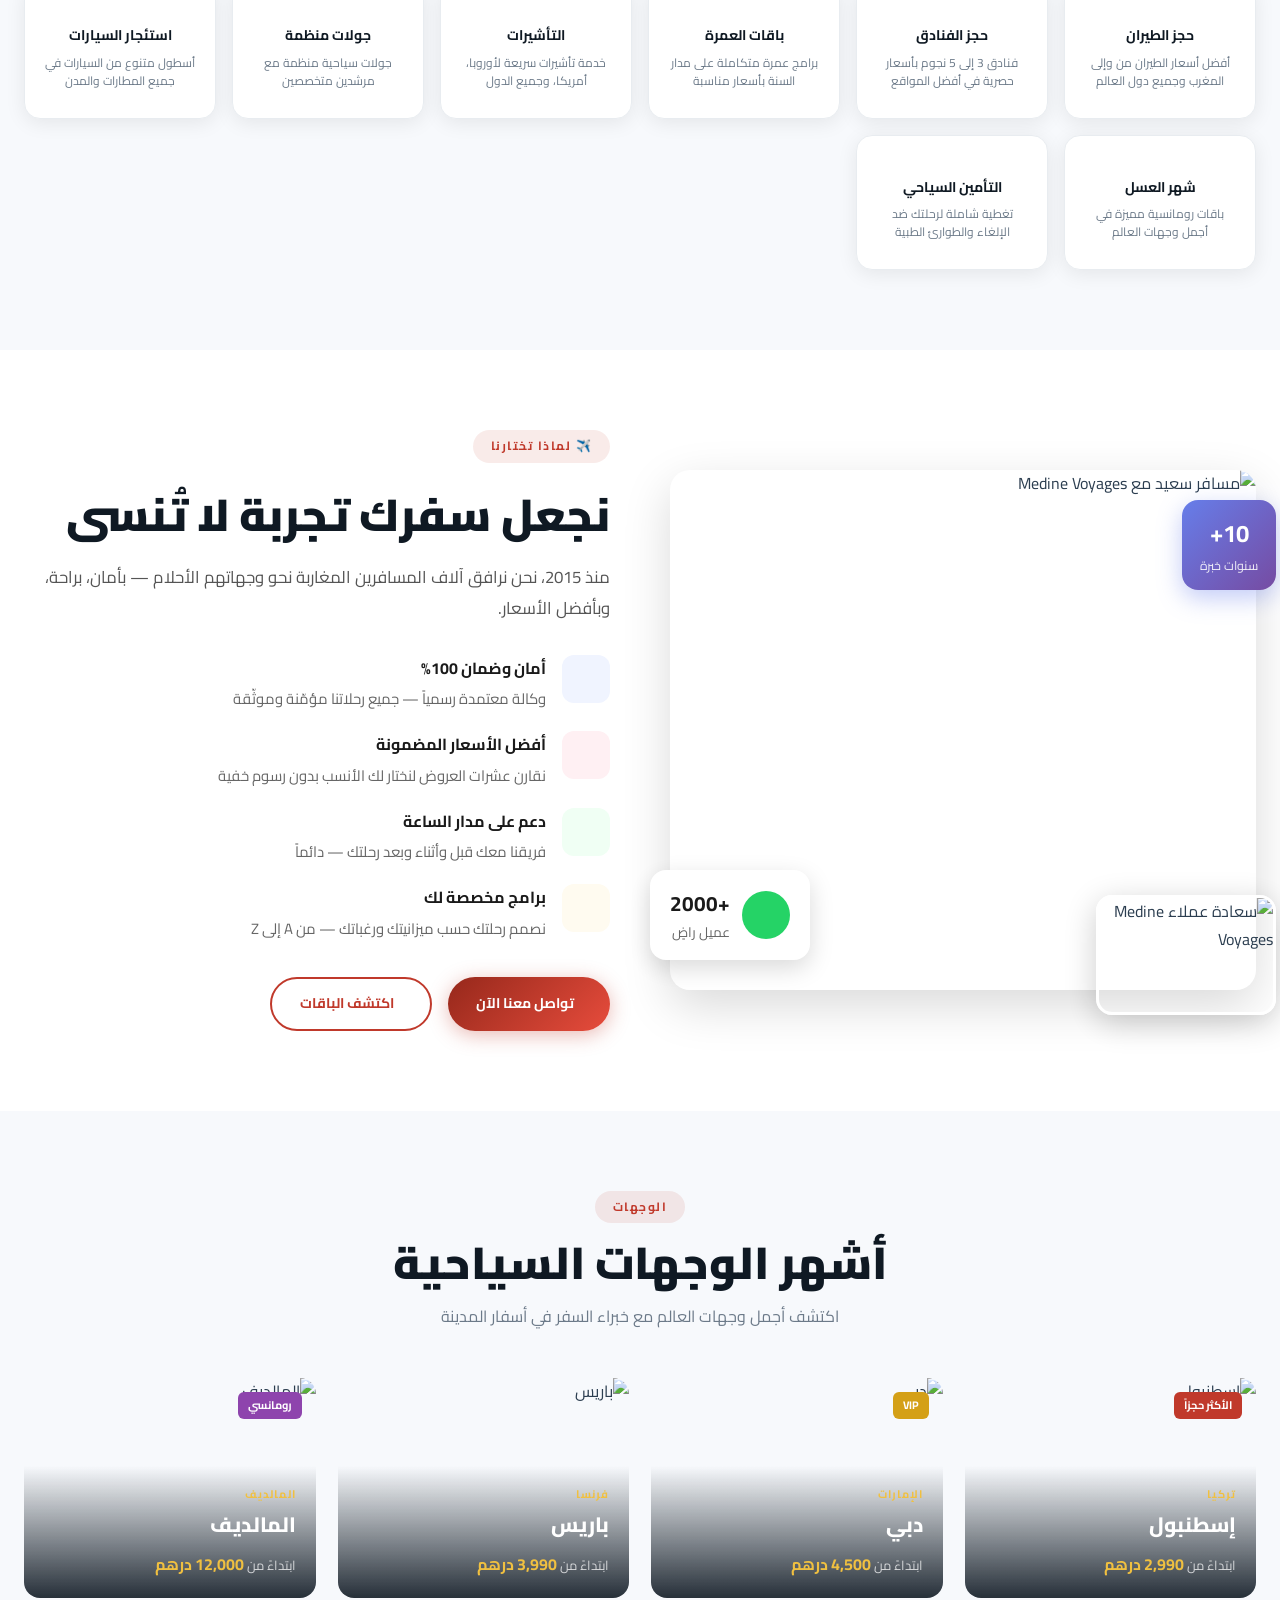
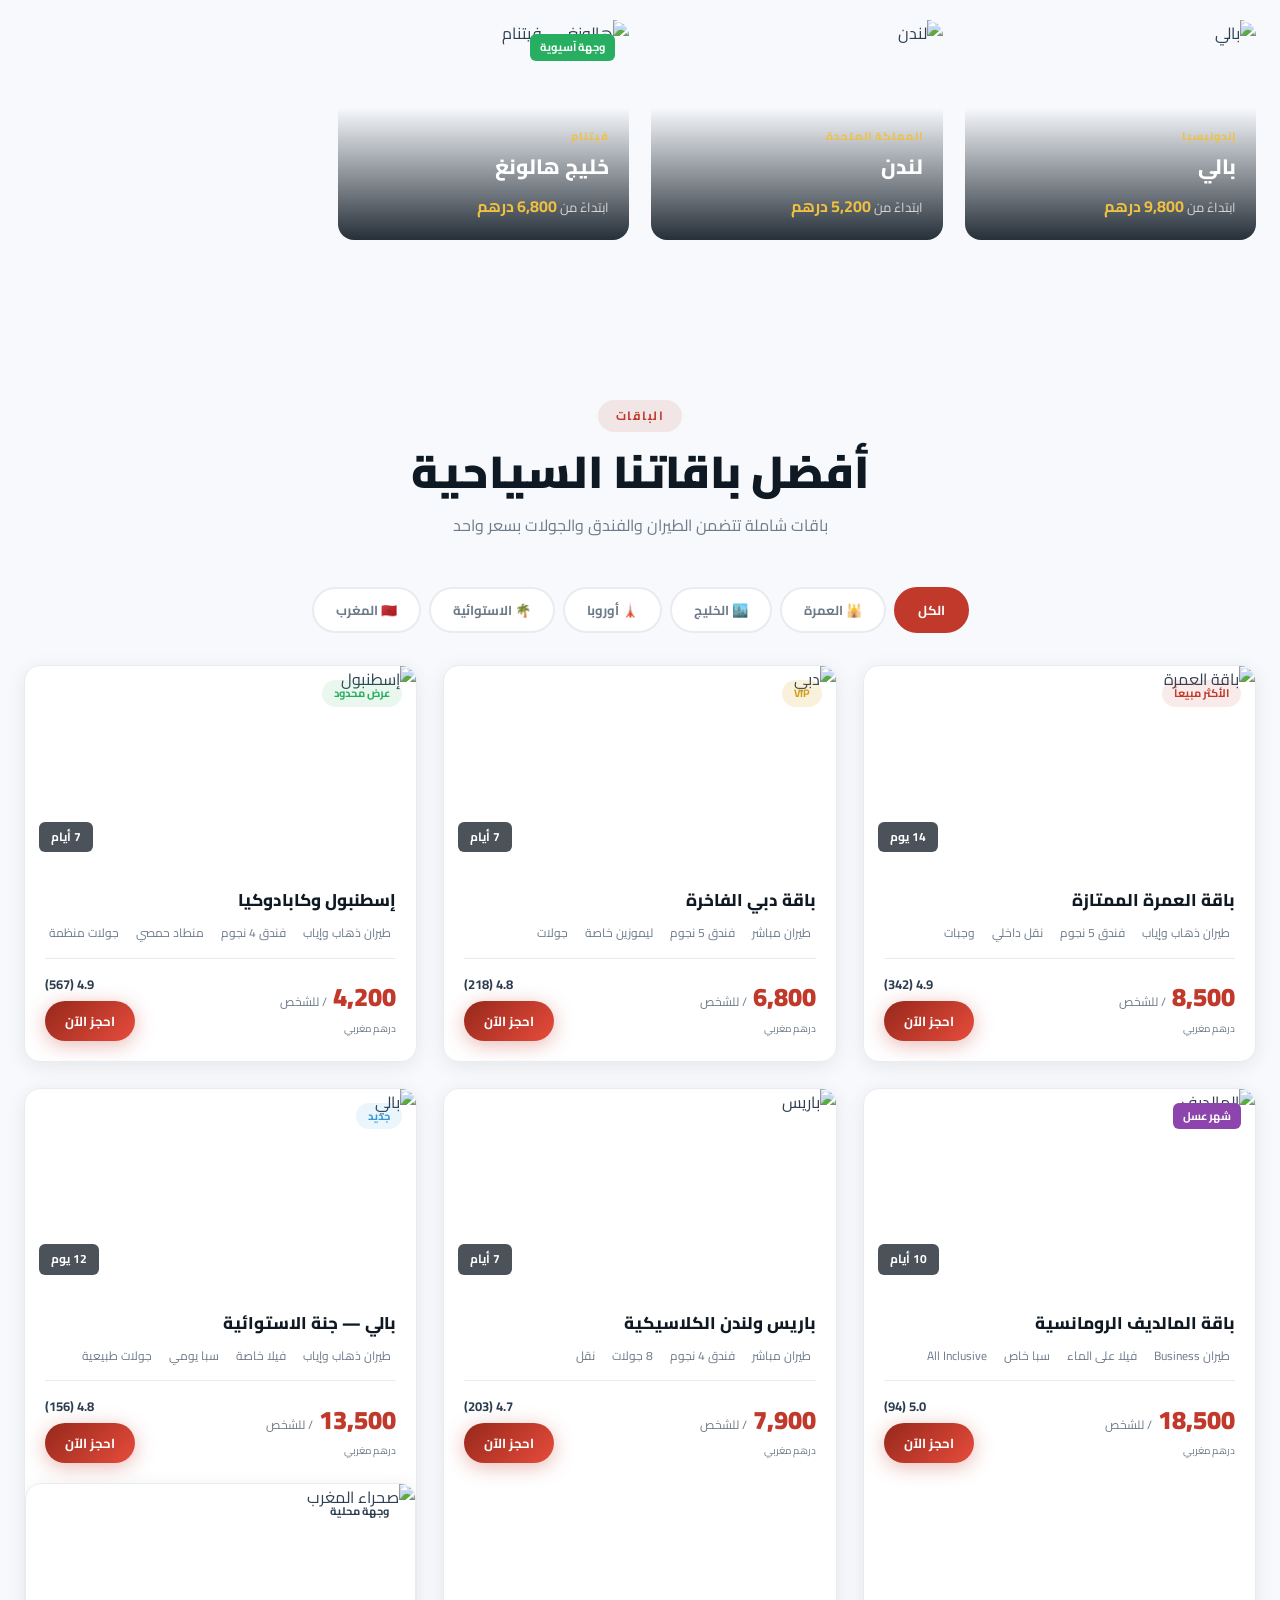
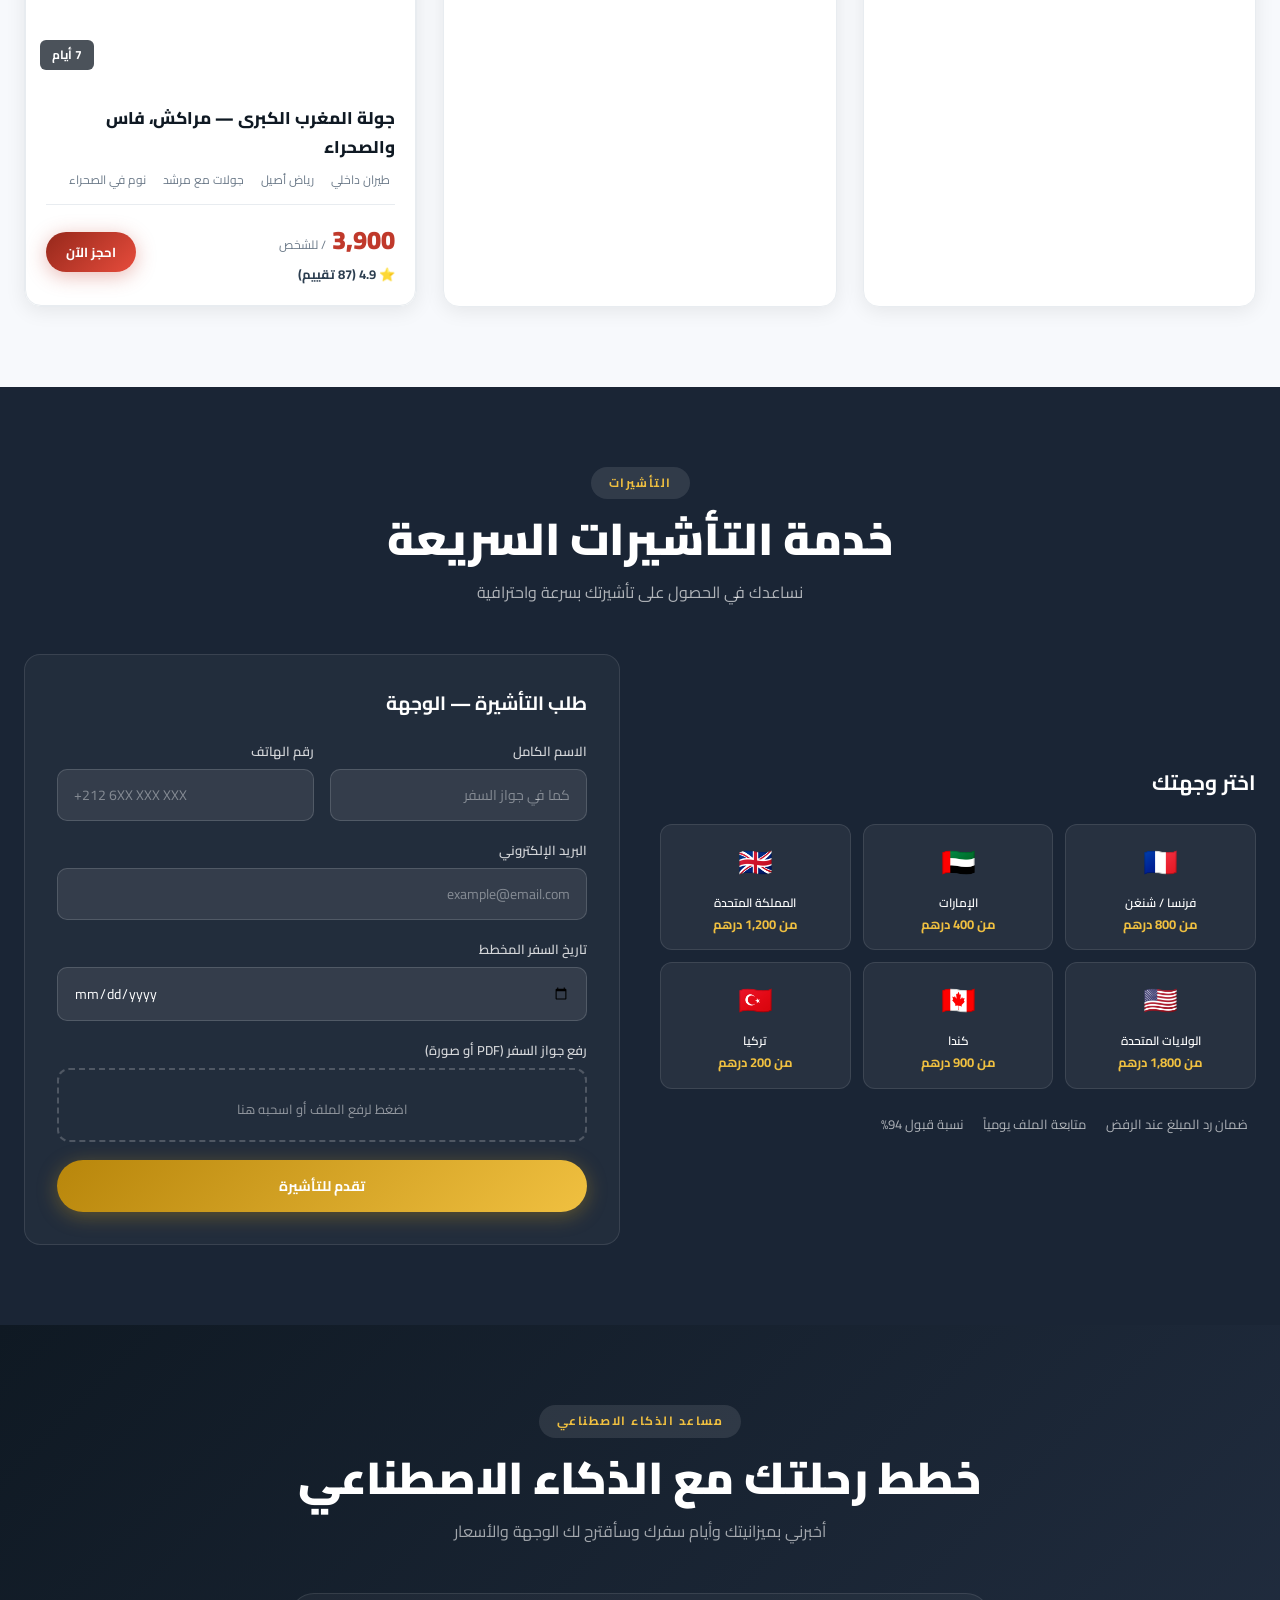
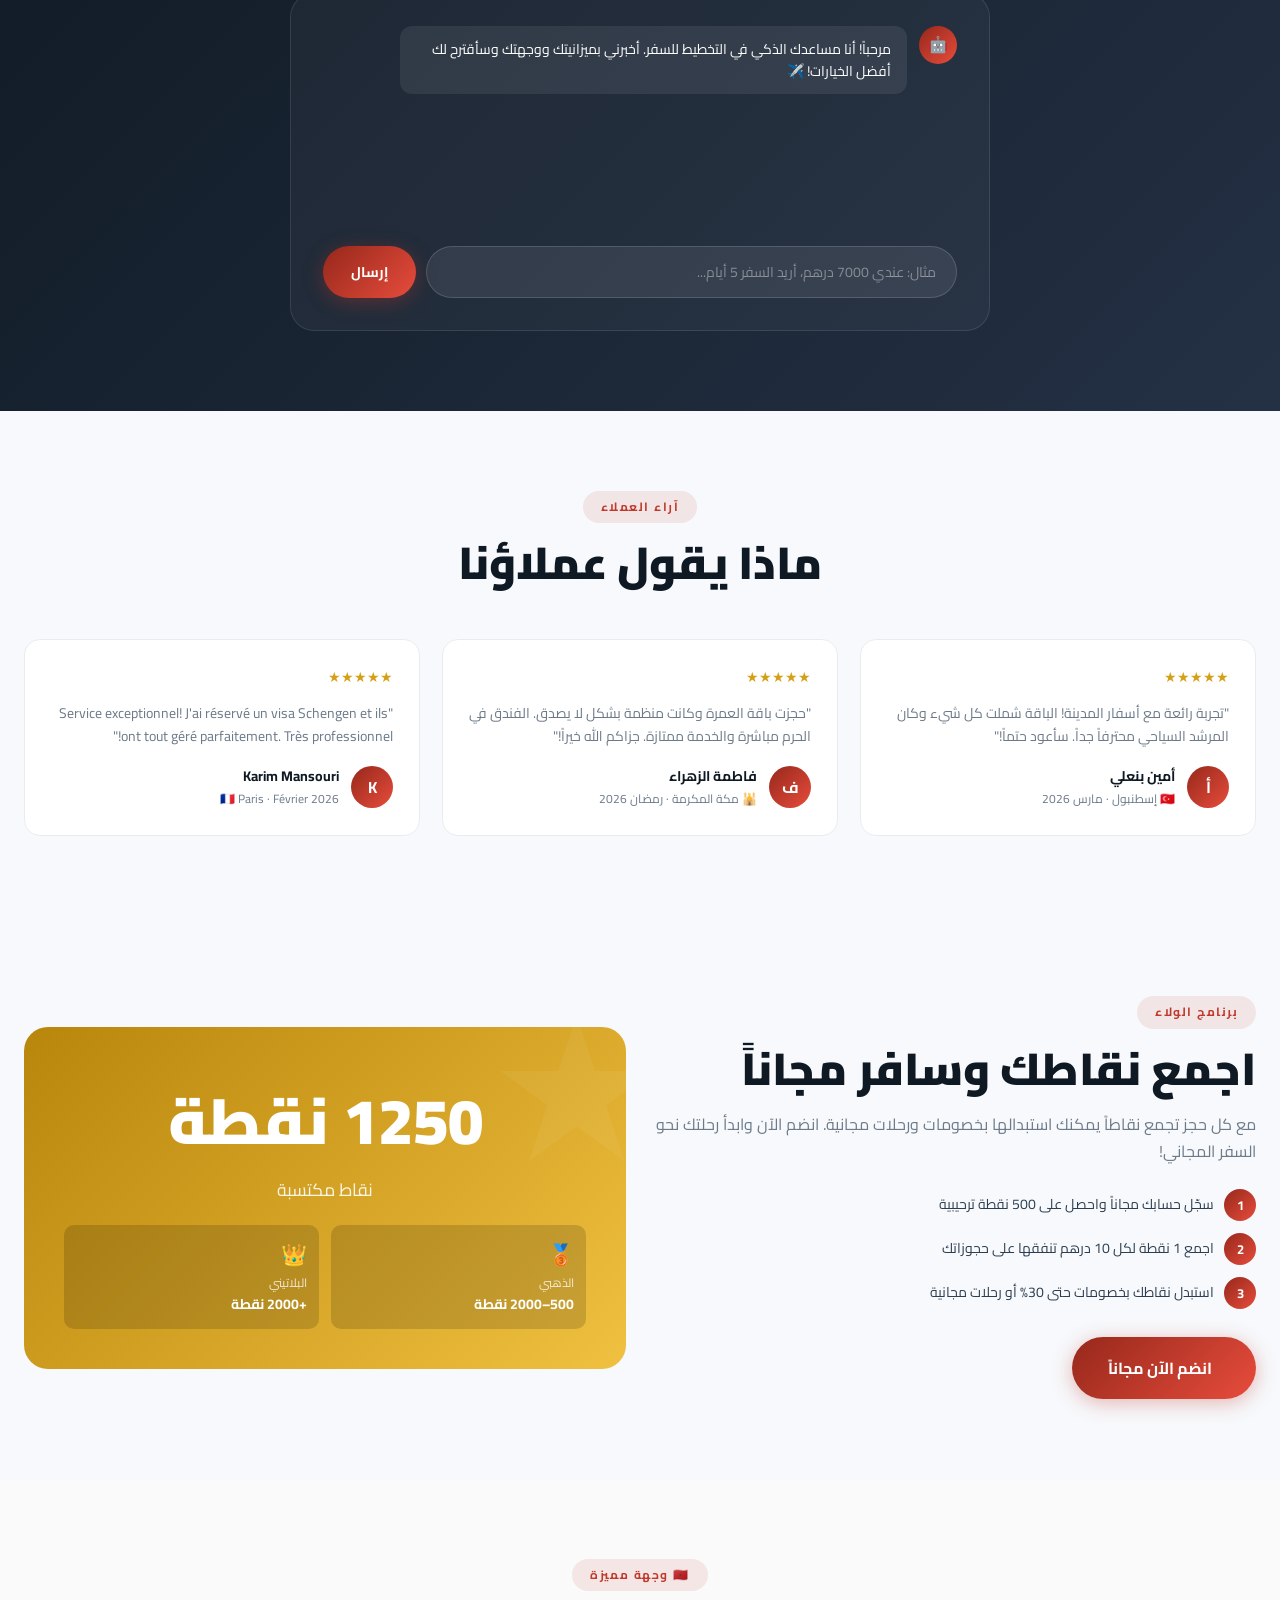
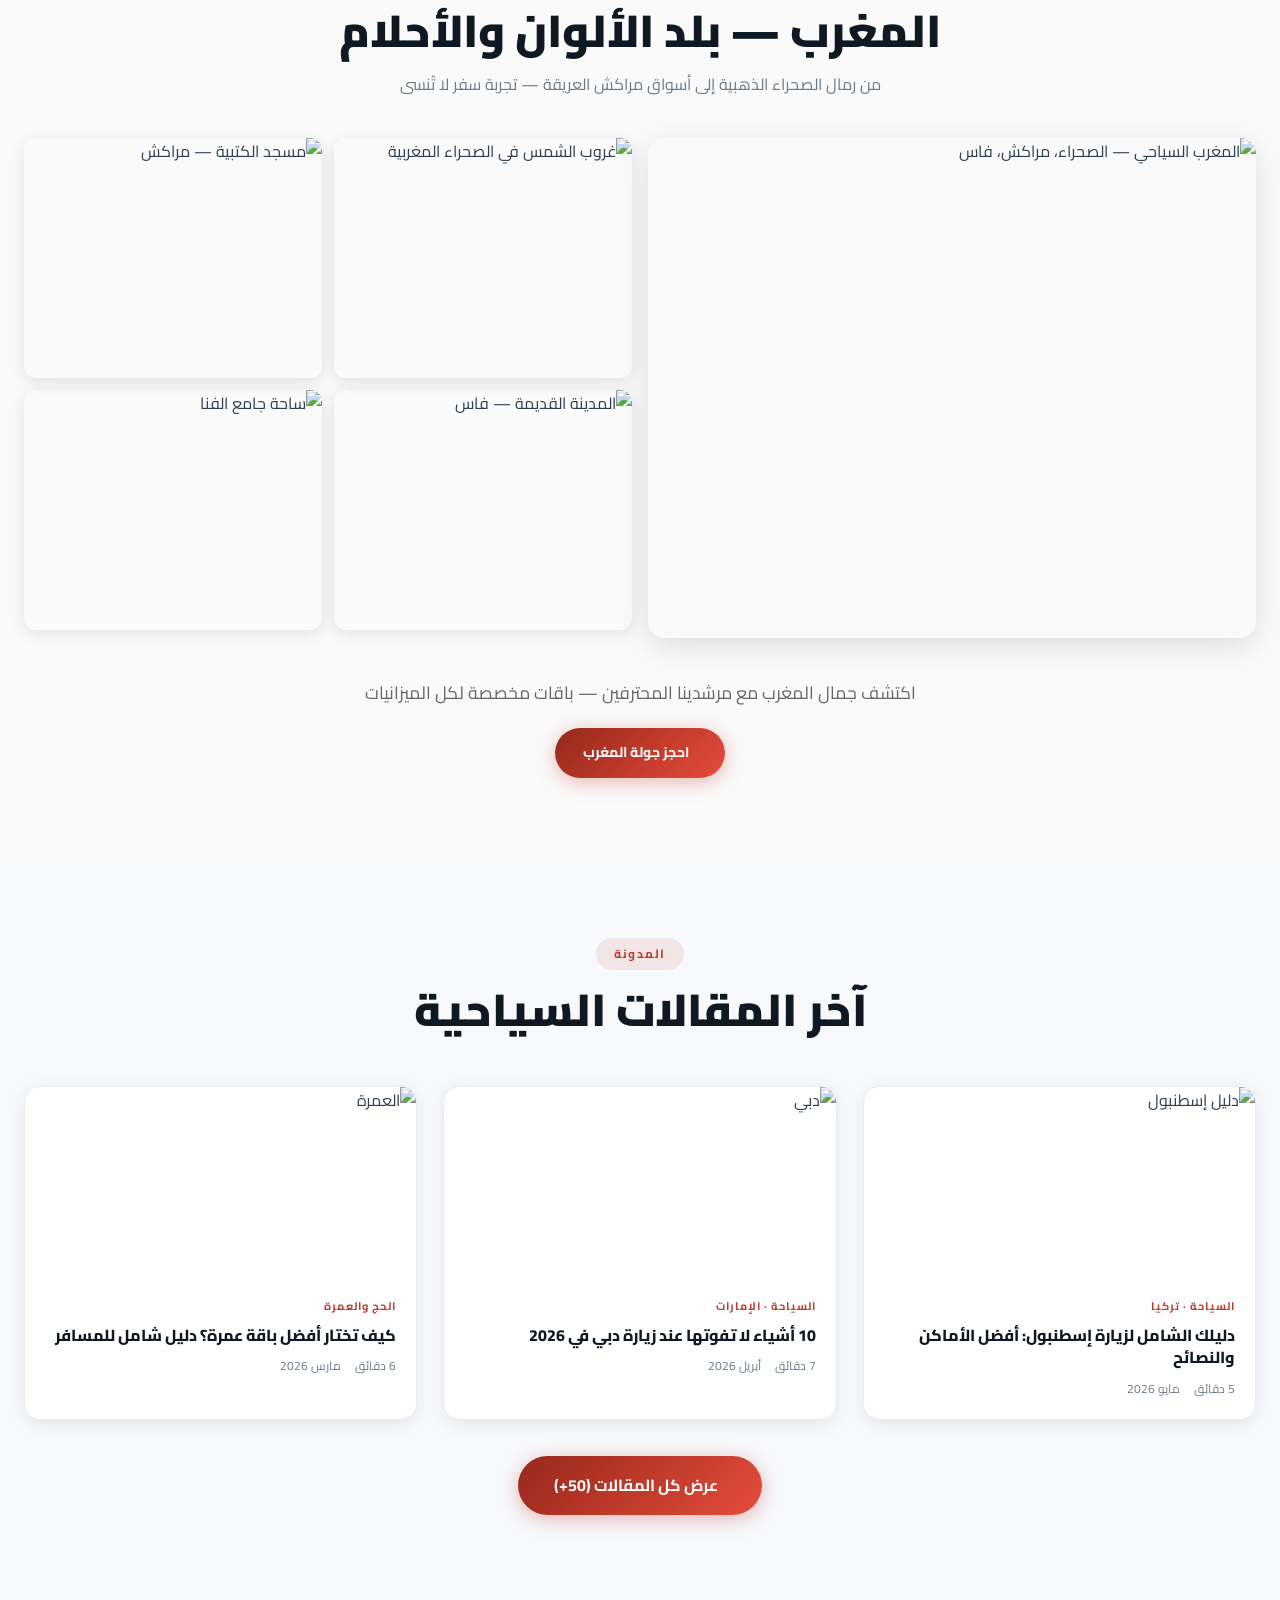
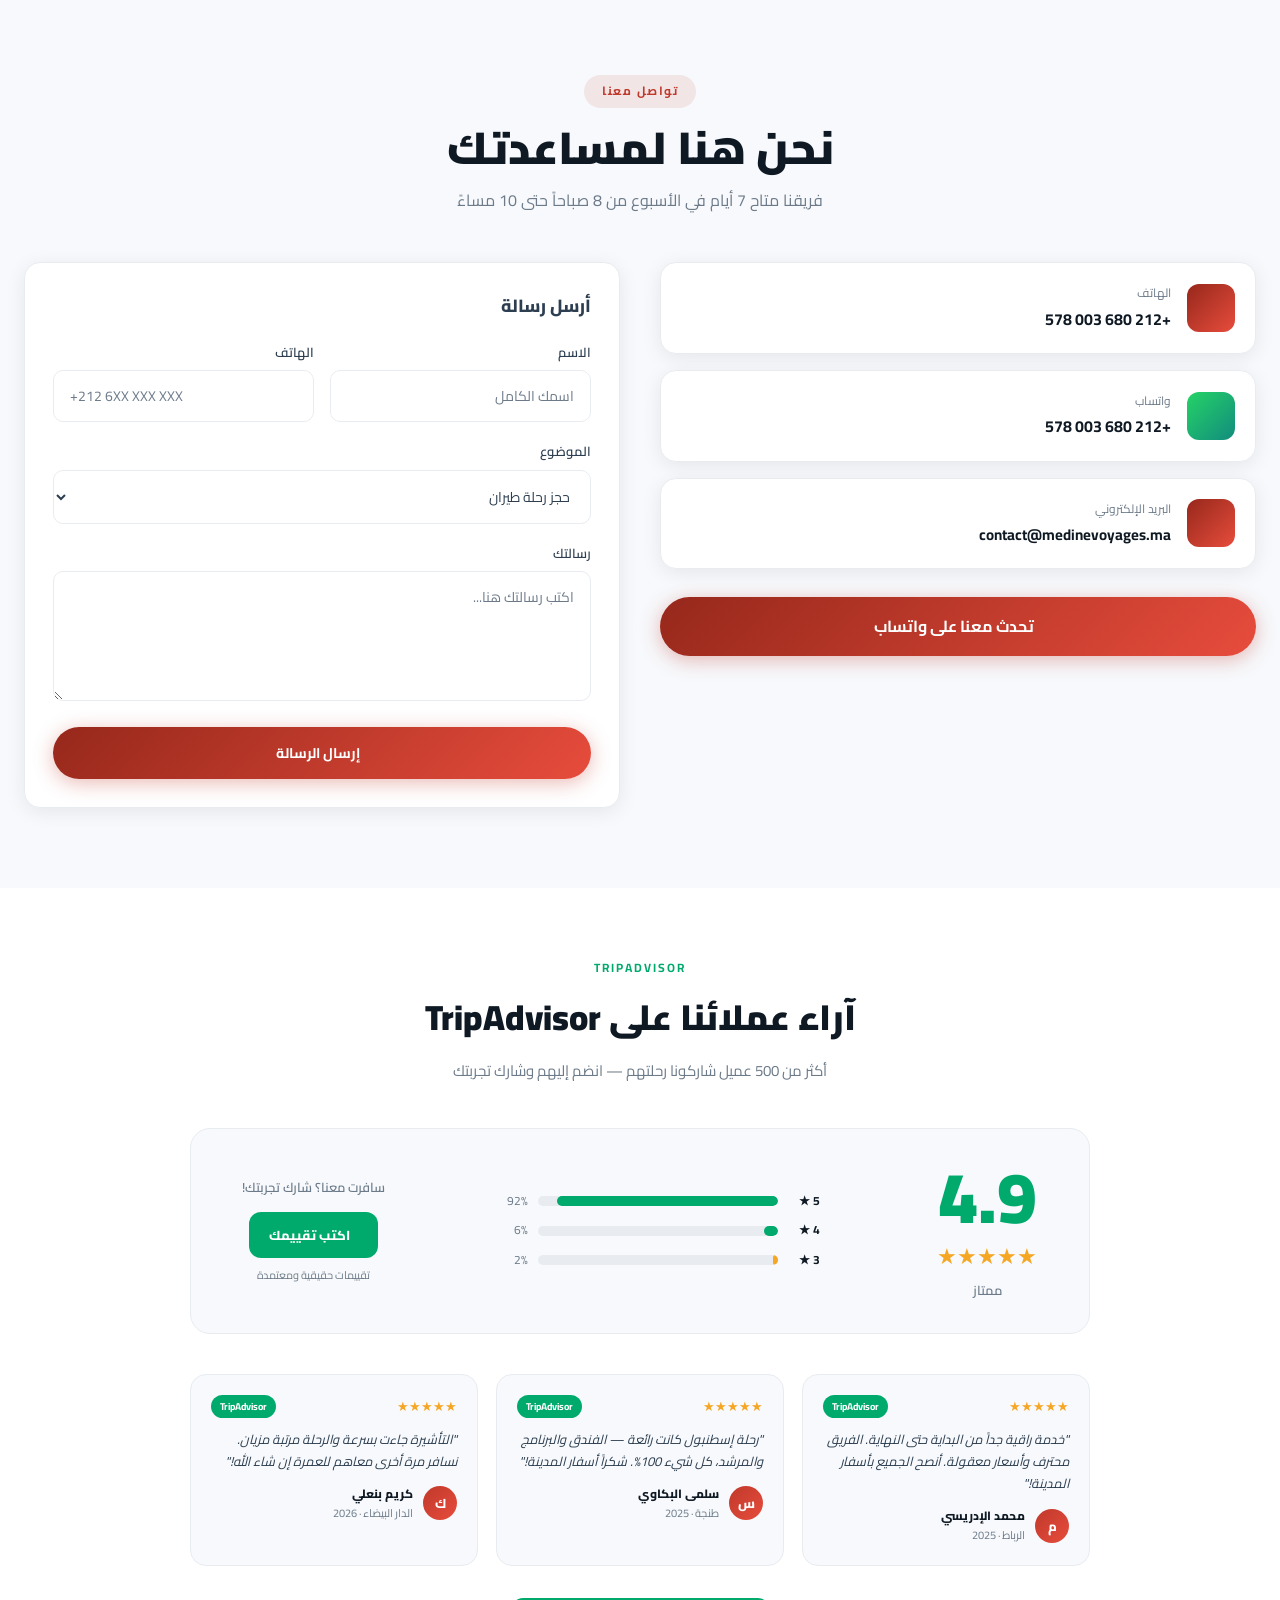
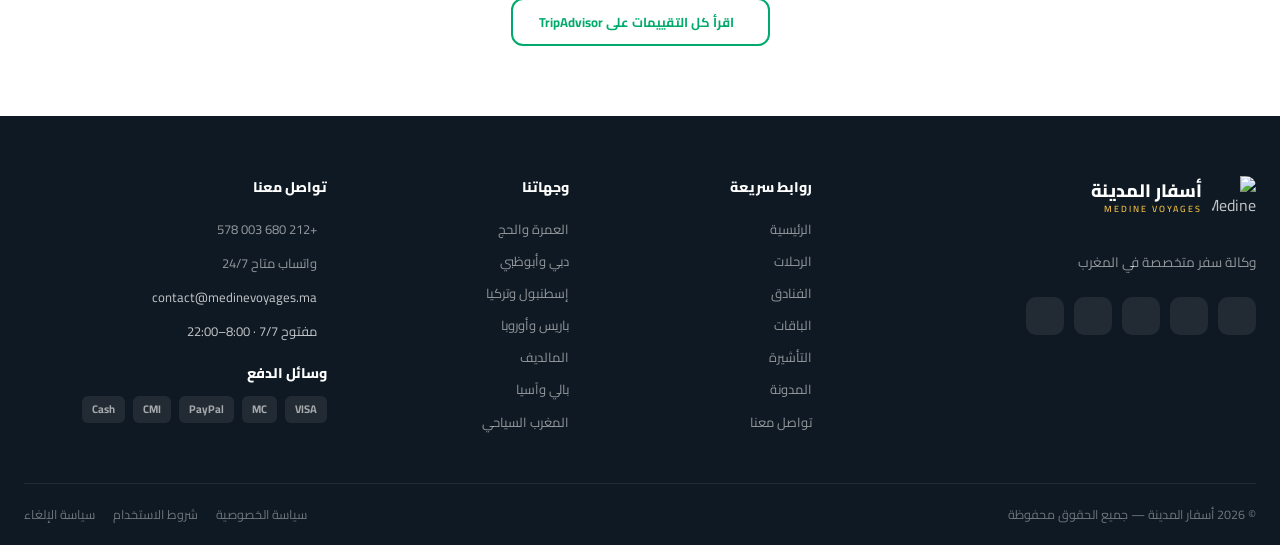
==== commit 4f1de61f: "🌅 Add Sahara sunset to hero + Morocco package card + gallery" ====
--- a/index.html
+++ b/index.html
@@ -216,6 +216,10 @@
       <img src="https://media.base44.com/images/public/whatsapp/6a11952f4d8ce5a485f1893b/your_agent/6a11952f4d8ce5a485f1893c/25c7512e2_whatsapp_image_1003119629125617.jpg" alt="رحلة أصدقاء — Medine Voyages" loading="lazy" style="object-position:center top;"/>
       <div class="hero-overlay"></div>
     </div>
+      <div class="hero-slide">
+      <img src="https://media.base44.com/images/public/whatsapp/6a11952f4d8ce5a485f1893b/your_agent/6a11952f4d8ce5a485f1893c/58ff74b06_whatsapp_image_982390994688008.jpg" alt="صحراء المغرب — غروب الشمس" loading="lazy" style="object-position:center;"/>
+      <div class="hero-overlay"></div>
+    </div>
   </div>
 
   <div class="hero-content">
@@ -848,7 +852,7 @@
       <!-- Package: Morocco -->
       <div class="pkg-card fade-up" data-cat="morocco">
         <div class="pkg-img-wrap">
-          <img class="pkg-img" src="https://images.unsplash.com/photo-1539020140153-e479b8e15f63?w=700&q=85&fm=webp&auto=format" alt="المغرب" loading="lazy" width="340" height="200"/>
+          <img class="pkg-img" src="https://media.base44.com/images/public/whatsapp/6a11952f4d8ce5a485f1893b/your_agent/6a11952f4d8ce5a485f1893c/58ff74b06_whatsapp_image_982390994688008.jpg" alt="صحراء المغرب" loading="lazy" width="340" height="200"/>
           <span class="pkg-badge badge badge-success">وجهة محلية</span>
           <span class="pkg-duration"><i class="fas fa-clock"></i> 7 أيام</span>
         </div>
@@ -1111,8 +1115,8 @@
         </div>
         <div class="morocco-sub-grid" style="display:grid; grid-template-columns:1fr 1fr; gap:12px;" class="fade-up">
           <div style="border-radius:12px; overflow:hidden; box-shadow:0 4px 16px rgba(0,0,0,0.1);">
-            <img src="https://images.unsplash.com/photo-1504598318550-17ded0173ef3?w=400&q=80&fm=webp&auto=format"
-                 alt="جمال الصحراء المغربية" loading="lazy"
+            <img src="https://media.base44.com/images/public/whatsapp/6a11952f4d8ce5a485f1893b/your_agent/6a11952f4d8ce5a485f1893c/58ff74b06_whatsapp_image_982390994688008.jpg"
+                 alt="غروب الشمس في الصحراء المغربية" loading="lazy"
                  style="width:100%; height:240px; object-fit:cover; display:block;" width="260" height="240"/>
           </div>
           <div style="border-radius:12px; overflow:hidden; box-shadow:0 4px 16px rgba(0,0,0,0.1);">
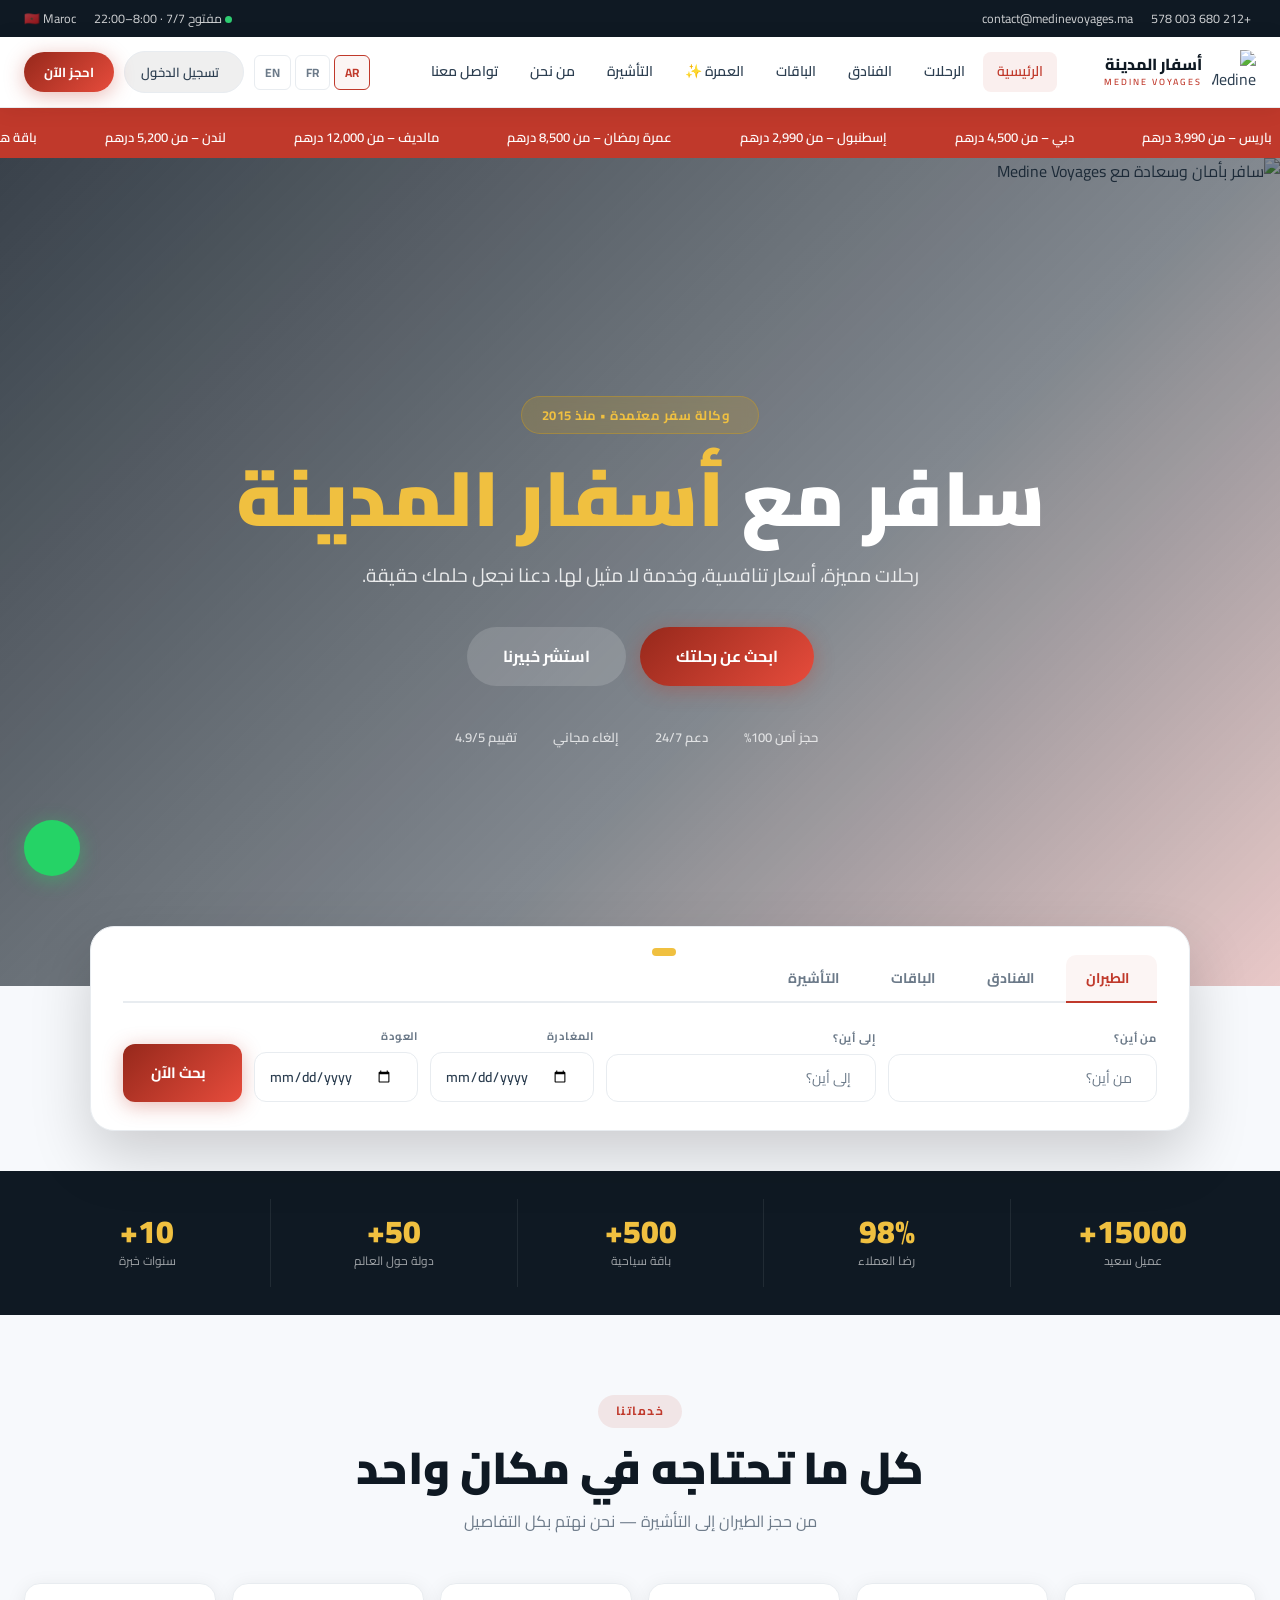
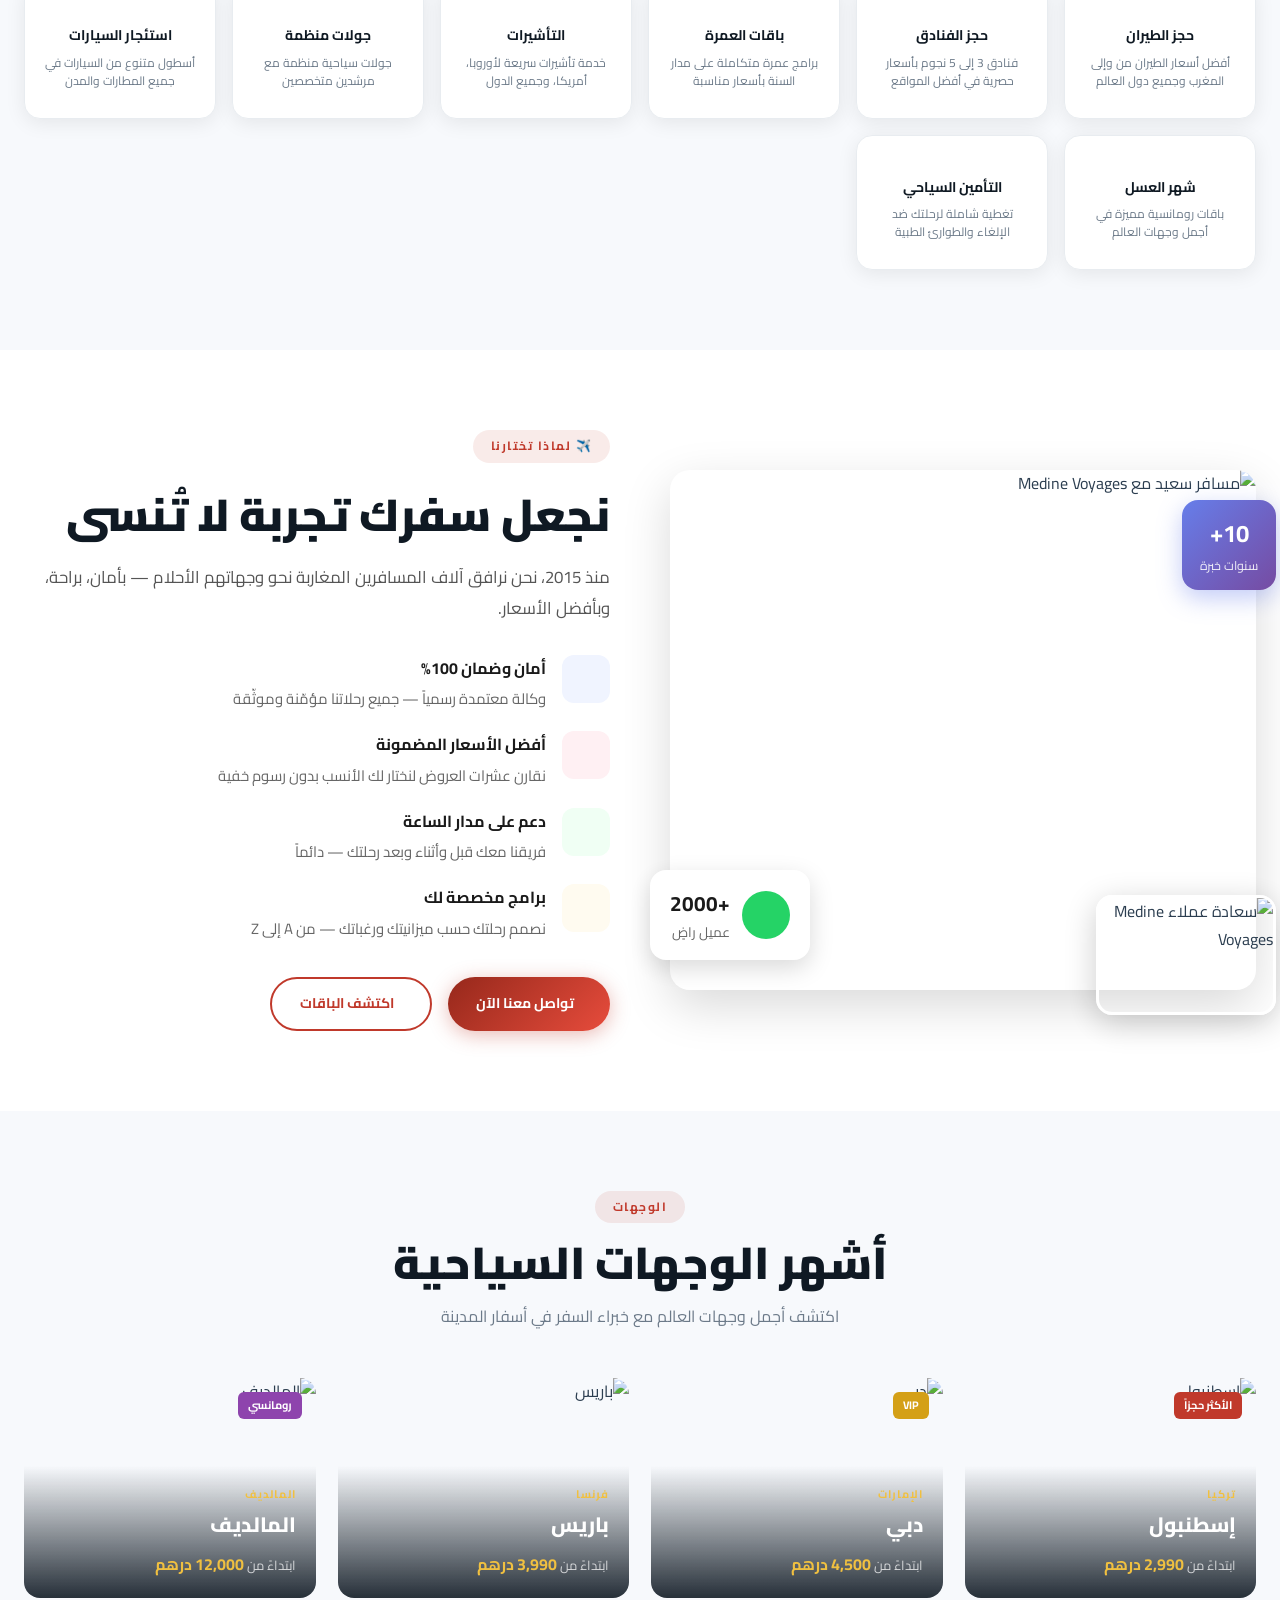
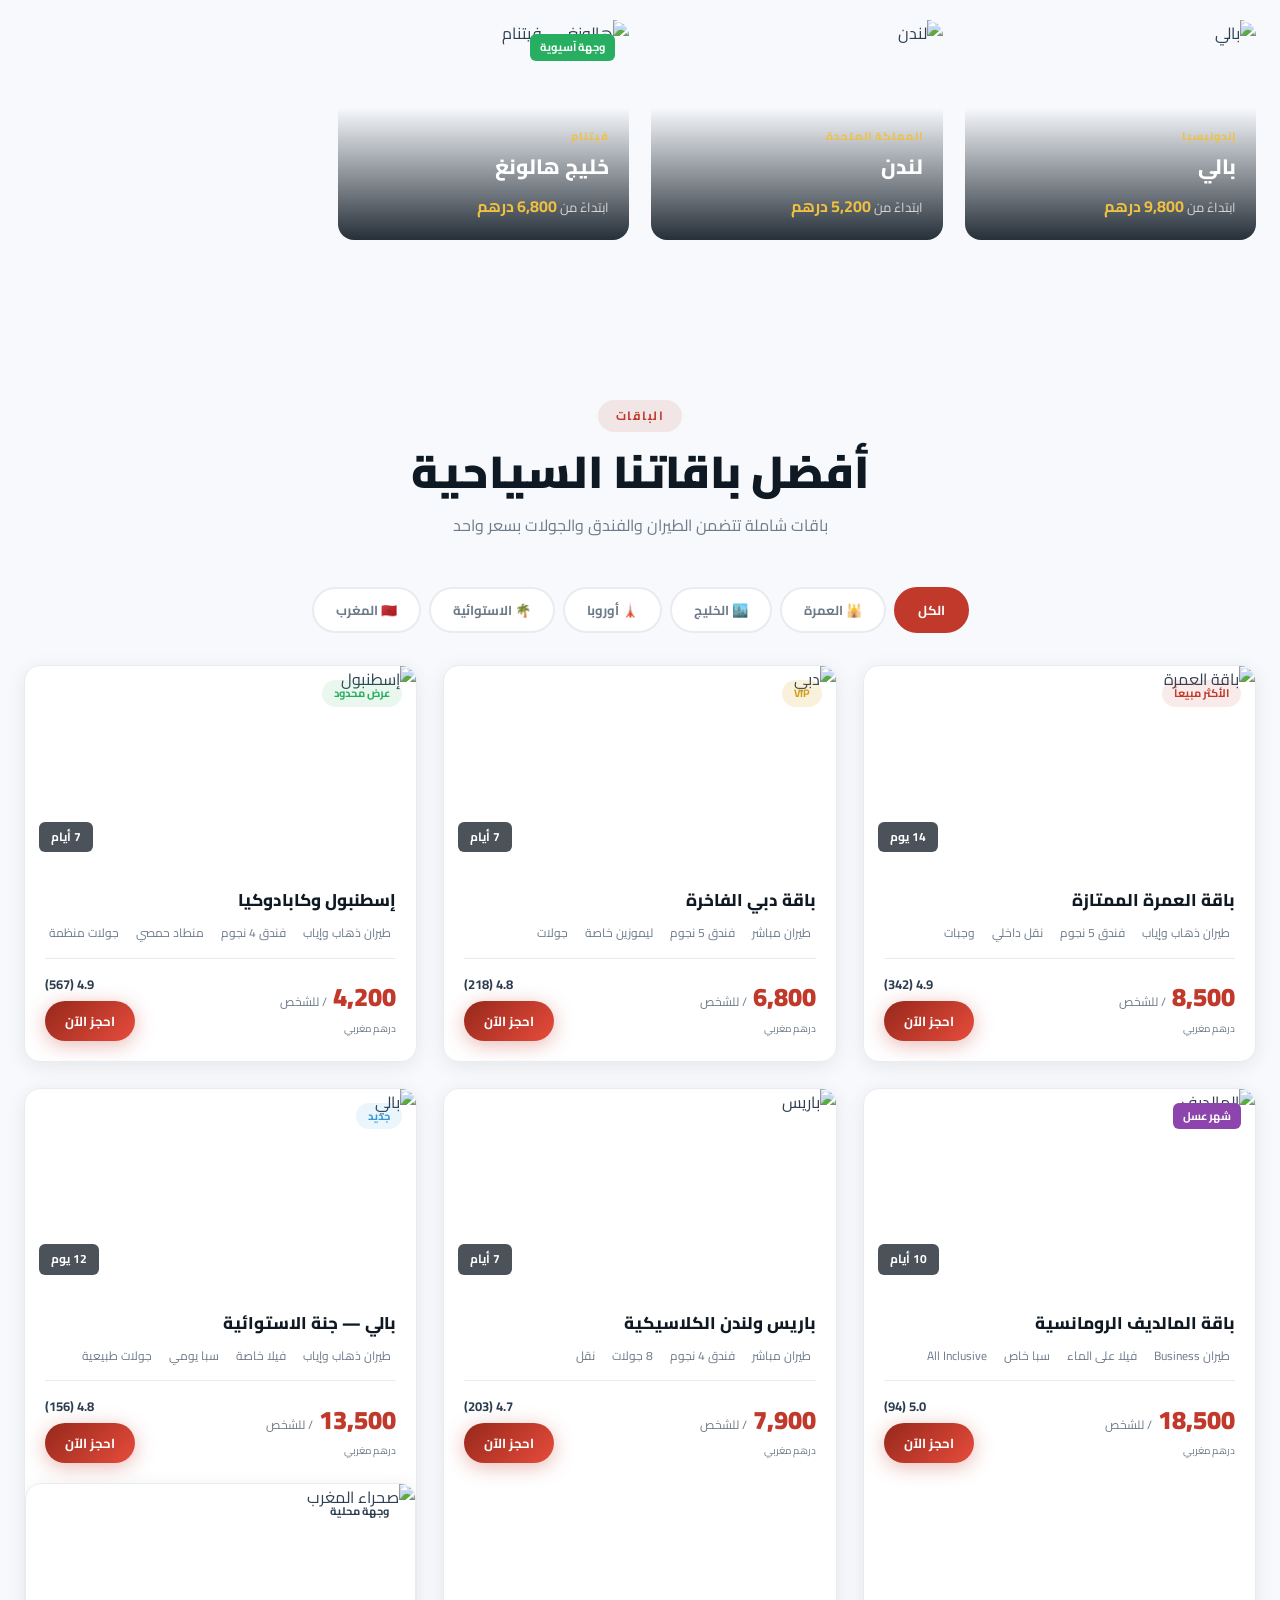
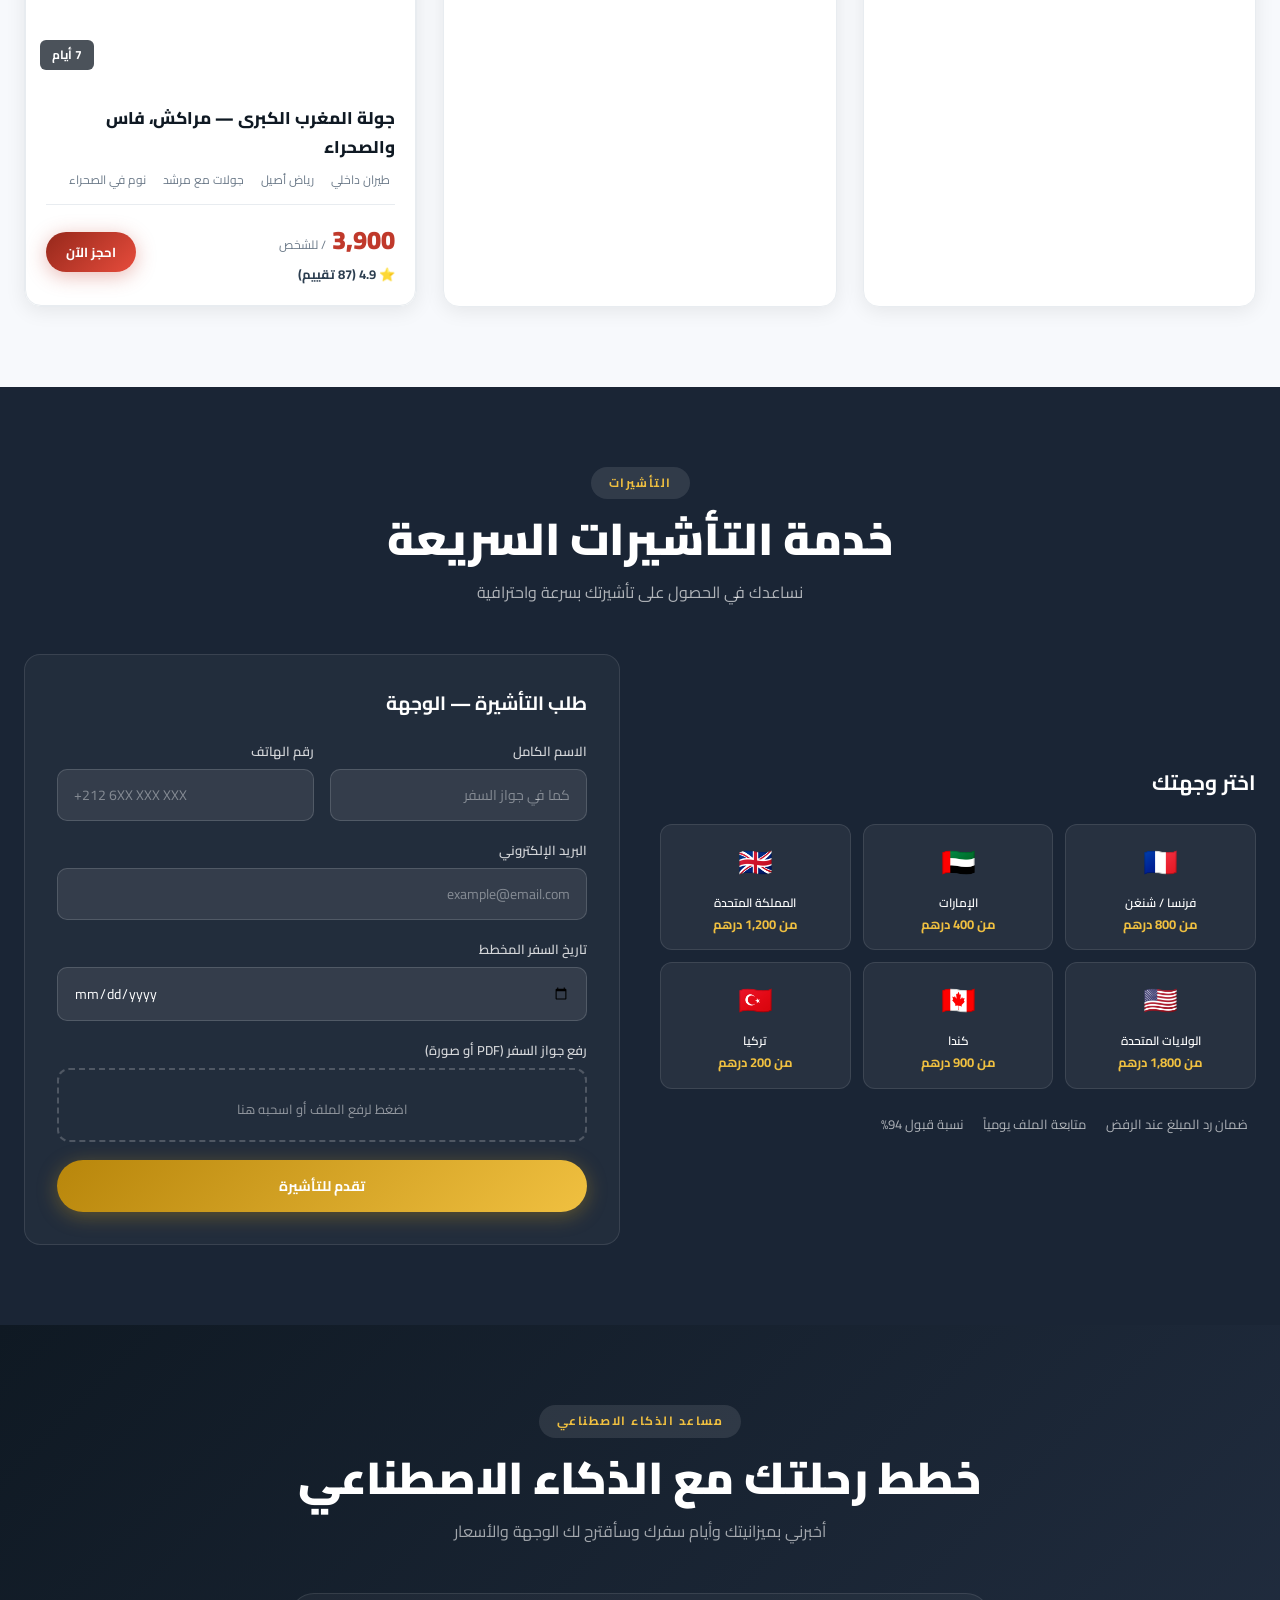
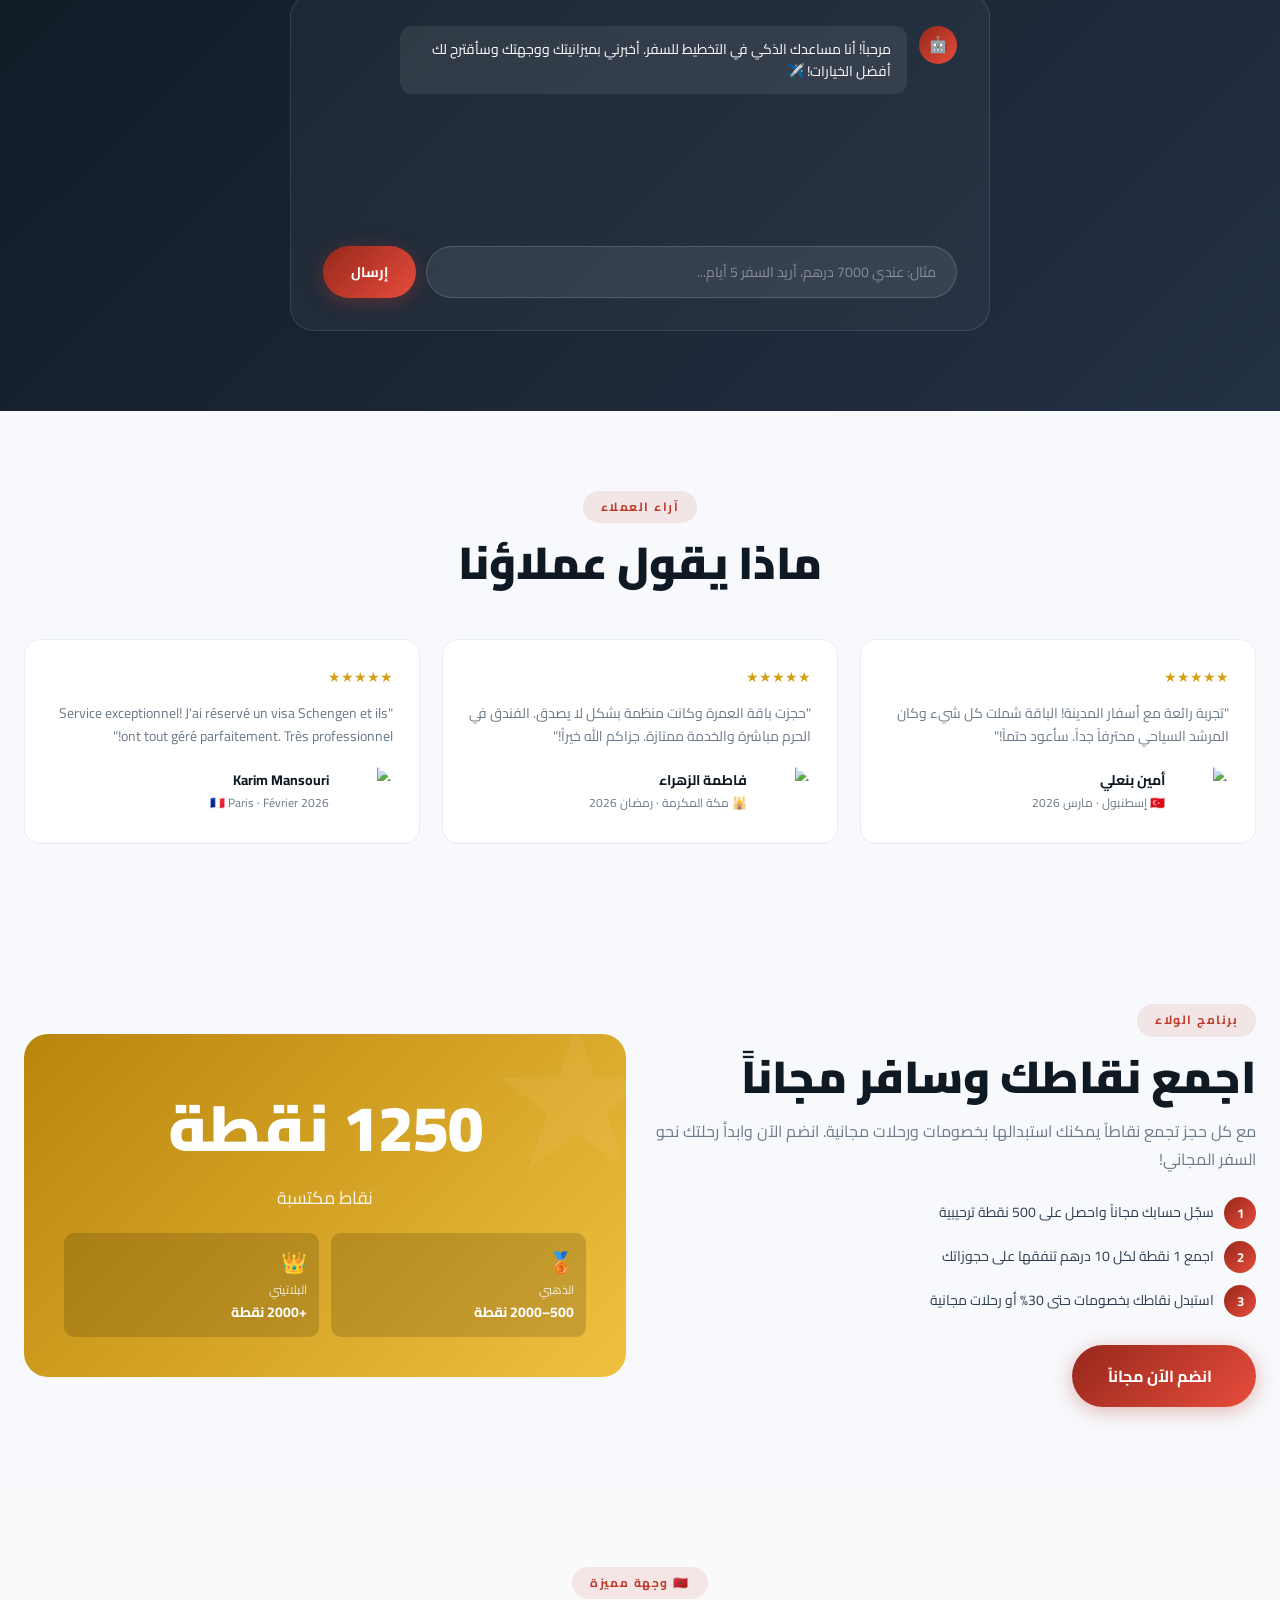
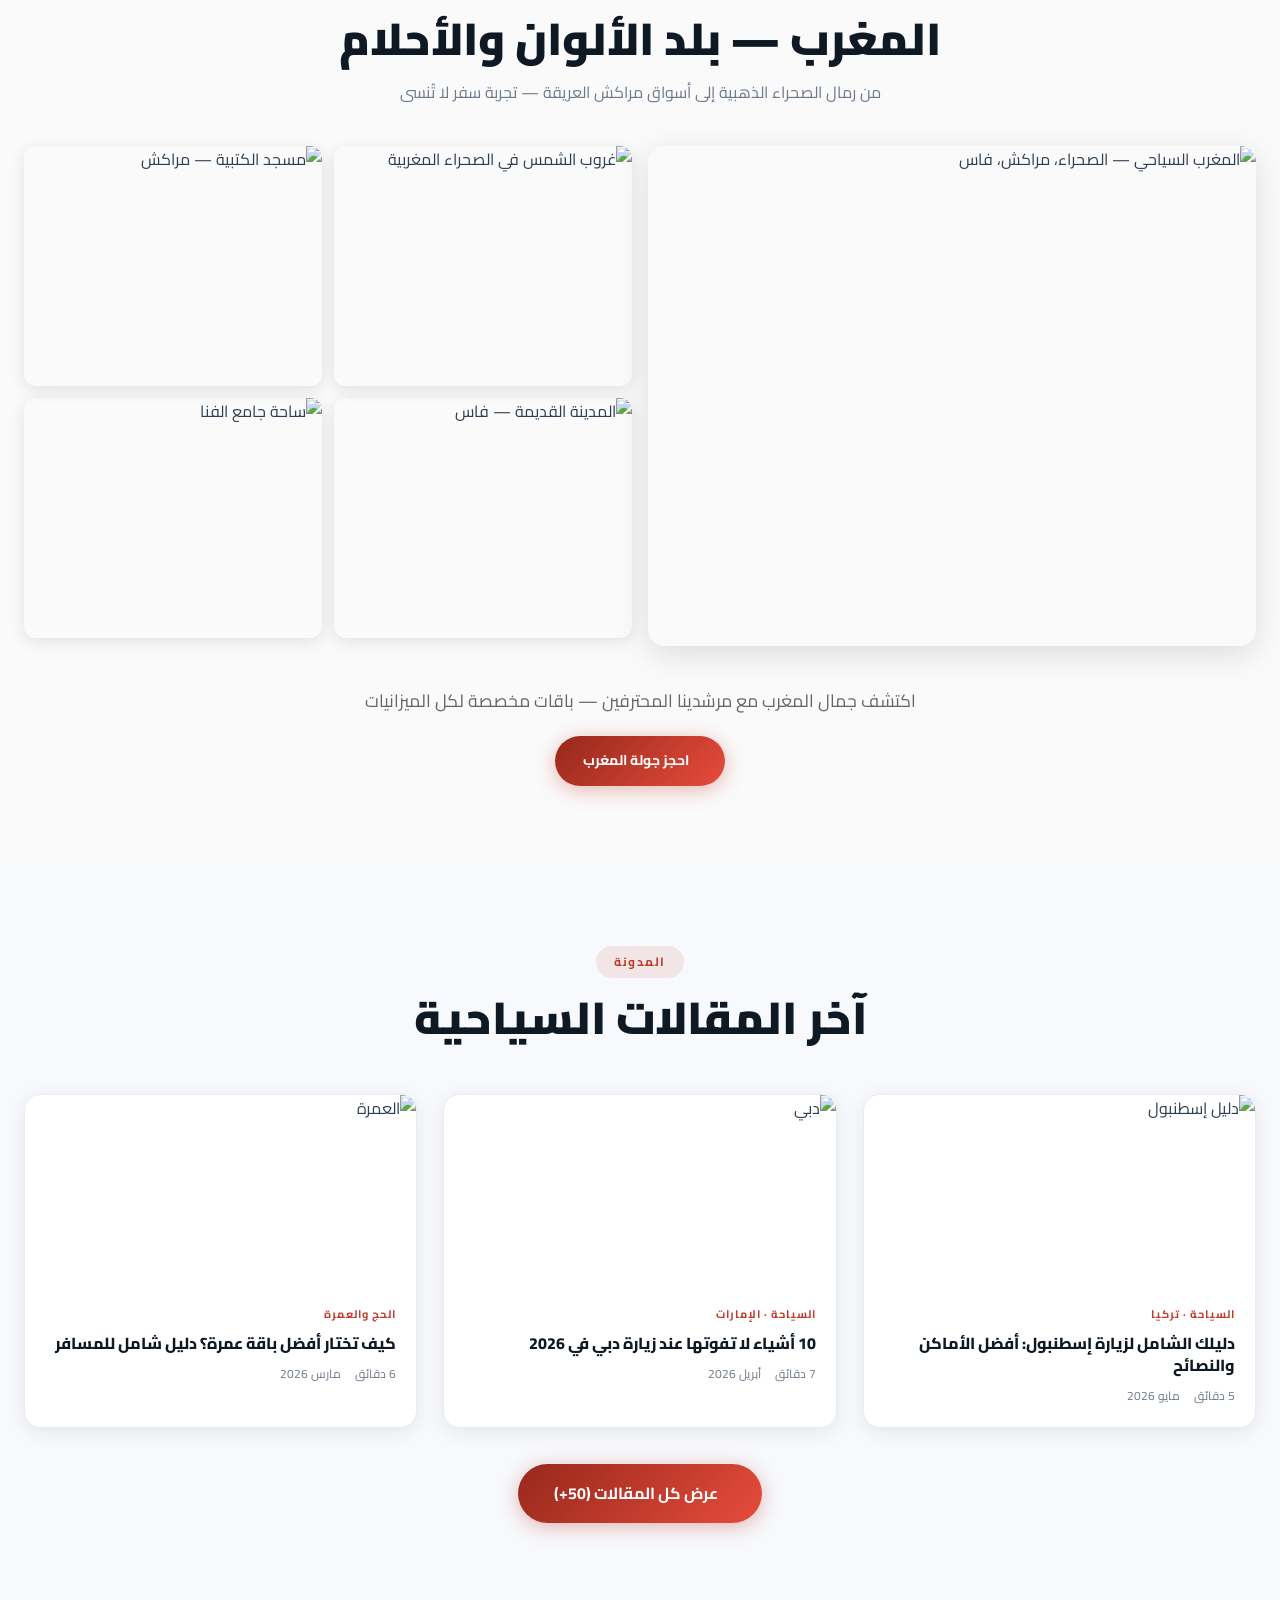
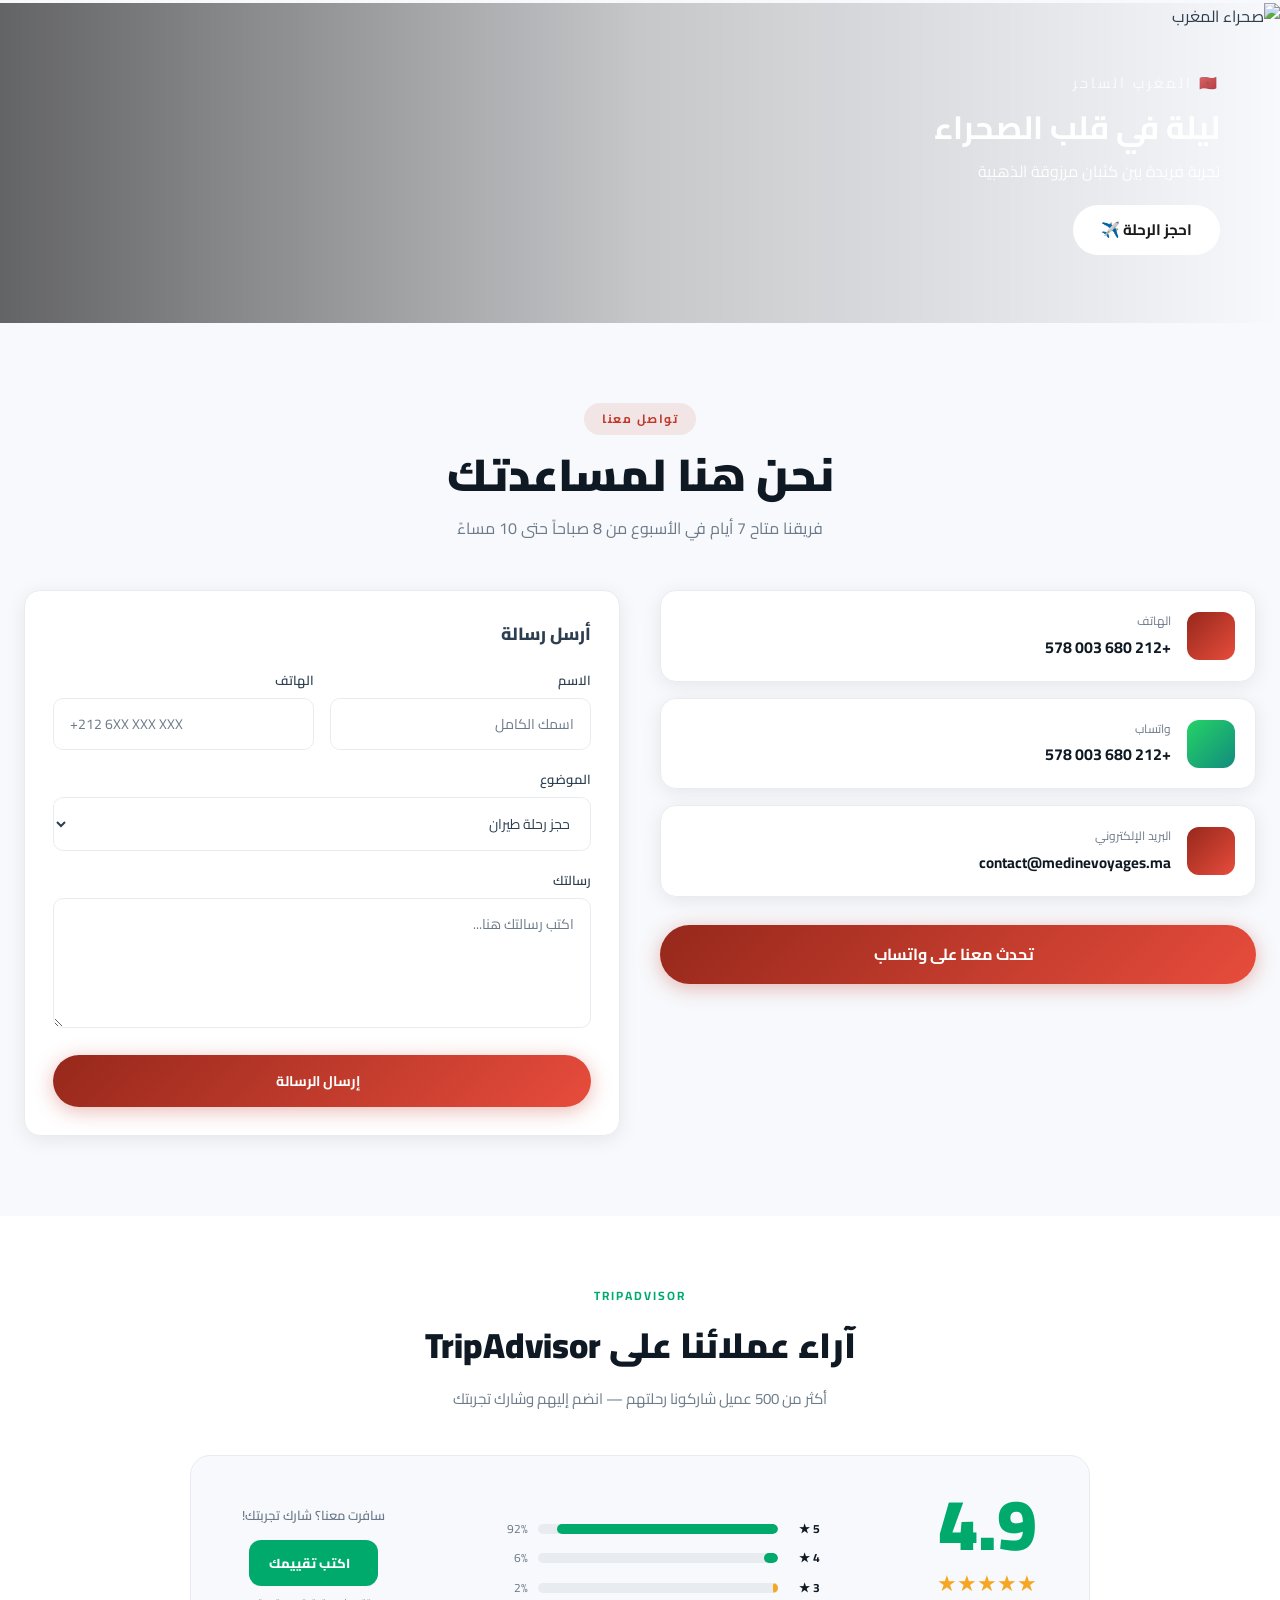
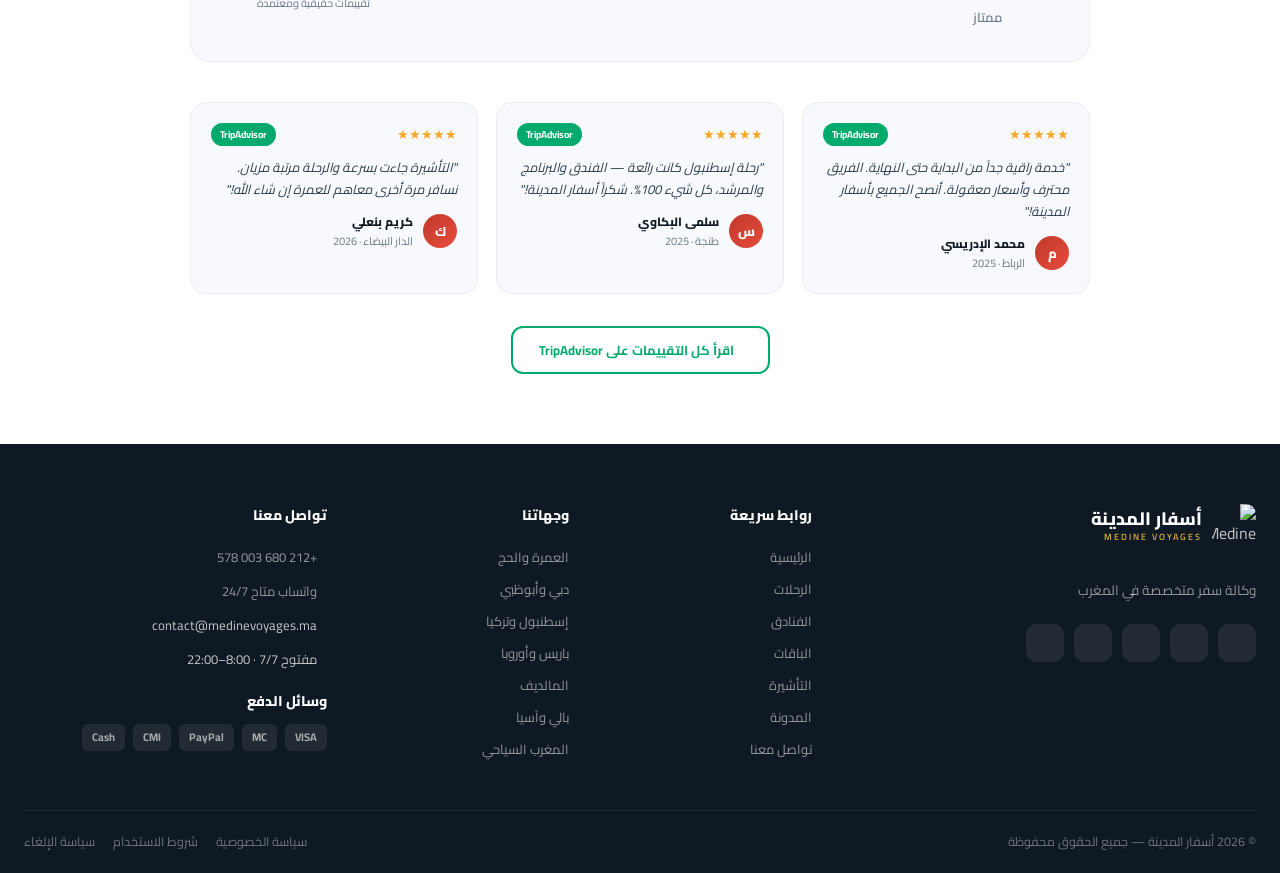
==== commit 8090dd81: "📸 Integrate all 4 user photos: hero, reviews, Sahara banner" ====
--- a/index.html
+++ b/index.html
@@ -192,12 +192,19 @@
 <section class="hero" id="home">
   <div class="hero-slides">
     <div class="hero-slide active">
+      <img src="https://media.base44.com/images/public/whatsapp/6a11952f4d8ce5a485f1893b/your_agent/6a11952f4d8ce5a485f1893c/8b52540ec_whatsapp_image_1314478333542264.jpg"
+           alt="سافر بأمان وسعادة مع Medine Voyages" loading="eager" fetchpriority="high"
+           style="object-position:top center;"
+           width="1400" height="800"/>
+      <div class="hero-overlay"></div>
+    </div>
+    <div class="hero-slide">
       <img src="https://images.unsplash.com/photo-1524231757912-21f4fe3a7200?w=700&q=85&fm=webp&auto=format"
            srcset="https://media.base44.com/images/public/whatsapp/6a11952f4d8ce5a485f1893b/your_agent/6a11952f4d8ce5a485f1893c/db1f15e11_whatsapp_image_1616694323357093.jpg 768w,
                    https://media.base44.com/images/public/whatsapp/6a11952f4d8ce5a485f1893b/your_agent/6a11952f4d8ce5a485f1893c/fe57469e6_whatsapp_image_2471457683299536.jpg 1280w,
                    https://images.unsplash.com/photo-1524231757912-21f4fe3a7200?w=700&q=85&fm=webp&auto=format 1600w"
            sizes="100vw"
-           alt="إسطنبول" loading="eager" fetchpriority="high"/>
+           alt="إسطنبول" loading="lazy"/>
       <div class="hero-overlay"></div>
     </div>
     <div class="hero-slide">
@@ -1012,7 +1019,9 @@
         <div class="review-stars">★★★★★</div>
         <div class="review-text">"تجربة رائعة مع أسفار المدينة! الباقة شملت كل شيء وكان المرشد السياحي محترفاً جداً. سأعود حتماً!"</div>
         <div class="review-author">
-          <div class="review-avatar">أ</div>
+          <div class="review-avatar" style="background:transparent; padding:0; overflow:hidden; width:52px; height:52px; border-radius:50%; flex-shrink:0;">
+            <img src="https://media.base44.com/images/public/whatsapp/6a11952f4d8ce5a485f1893b/your_agent/6a11952f4d8ce5a485f1893c/8b52540ec_whatsapp_image_1314478333542264.jpg" alt="أمين" style="width:100%; height:100%; object-fit:cover; object-position:top center;"/>
+          </div>
           <div>
             <div class="review-name">أمين بنعلي</div>
             <div class="review-trip">🇹🇷 إسطنبول · مارس 2026</div>
@@ -1023,7 +1032,9 @@
         <div class="review-stars">★★★★★</div>
         <div class="review-text">"حجزت باقة العمرة وكانت منظمة بشكل لا يصدق. الفندق في الحرم مباشرة والخدمة ممتازة. جزاكم الله خيراً!"</div>
         <div class="review-author">
-          <div class="review-avatar">ف</div>
+          <div class="review-avatar" style="background:transparent; padding:0; overflow:hidden; width:52px; height:52px; border-radius:50%; flex-shrink:0;">
+            <img src="https://media.base44.com/images/public/whatsapp/6a11952f4d8ce5a485f1893b/your_agent/6a11952f4d8ce5a485f1893c/25c7512e2_whatsapp_image_1003119629125617.jpg" alt="فاطمة" style="width:100%; height:100%; object-fit:cover; object-position:center top;"/>
+          </div>
           <div>
             <div class="review-name">فاطمة الزهراء</div>
             <div class="review-trip">🕌 مكة المكرمة · رمضان 2026</div>
@@ -1034,7 +1045,9 @@
         <div class="review-stars">★★★★★</div>
         <div class="review-text">"Service exceptionnel! J'ai réservé un visa Schengen et ils ont tout géré parfaitement. Très professionnel!"</div>
         <div class="review-author">
-          <div class="review-avatar">K</div>
+          <div class="review-avatar" style="background:transparent; padding:0; overflow:hidden; width:52px; height:52px; border-radius:50%; flex-shrink:0;">
+            <img src="https://media.base44.com/images/public/whatsapp/6a11952f4d8ce5a485f1893b/your_agent/6a11952f4d8ce5a485f1893c/35189adbb_whatsapp_image_1323279879159641.jpg" alt="Karim" style="width:100%; height:100%; object-fit:cover; object-position:center;"/>
+          </div>
           <div>
             <div class="review-name">Karim Mansouri</div>
             <div class="review-trip">🇫🇷 Paris · Février 2026</div>
@@ -1201,6 +1214,25 @@
     </div>
   </div>
 </section>
+
+
+  <!-- ════════ SAHARA BANNER ════════ -->
+  <div style="width:100%; height:320px; position:relative; overflow:hidden;">
+    <img src="https://media.base44.com/images/public/whatsapp/6a11952f4d8ce5a485f1893b/your_agent/6a11952f4d8ce5a485f1893c/58ff74b06_whatsapp_image_982390994688008.jpg" alt="صحراء المغرب" loading="lazy"
+         style="width:100%; height:100%; object-fit:cover; object-position:center 40%; display:block;"/>
+    <div style="position:absolute; inset:0; background:linear-gradient(to right, rgba(0,0,0,0.6) 0%, rgba(0,0,0,0.2) 50%, rgba(0,0,0,0.0) 100%); display:flex; align-items:center; padding:0 60px;">
+      <div style="color:#fff; max-width:500px;">
+        <div style="font-size:0.9rem; text-transform:uppercase; letter-spacing:3px; opacity:0.8; margin-bottom:12px;">🇲🇦 المغرب الساحر</div>
+        <h3 style="font-size:2rem; font-weight:700; margin:0 0 12px; line-height:1.2;">ليلة في قلب الصحراء</h3>
+        <p style="opacity:0.9; font-size:1rem; margin:0 0 20px;">تجربة فريدة بين كثبان مرزوقة الذهبية</p>
+        <a href="https://wa.me/212680003578?text=أريد%20حجز%20رحلة%20الصحراء"
+           target="_blank"
+           style="background:#fff; color:#1a1a1a; padding:12px 28px; border-radius:50px; font-weight:700; text-decoration:none; font-size:0.95rem; display:inline-block;">
+          احجز الرحلة ✈️
+        </a>
+      </div>
+    </div>
+  </div>
 
 <!-- ════════ CONTACT ════════ -->
 <section class="section section-bg" id="contact">
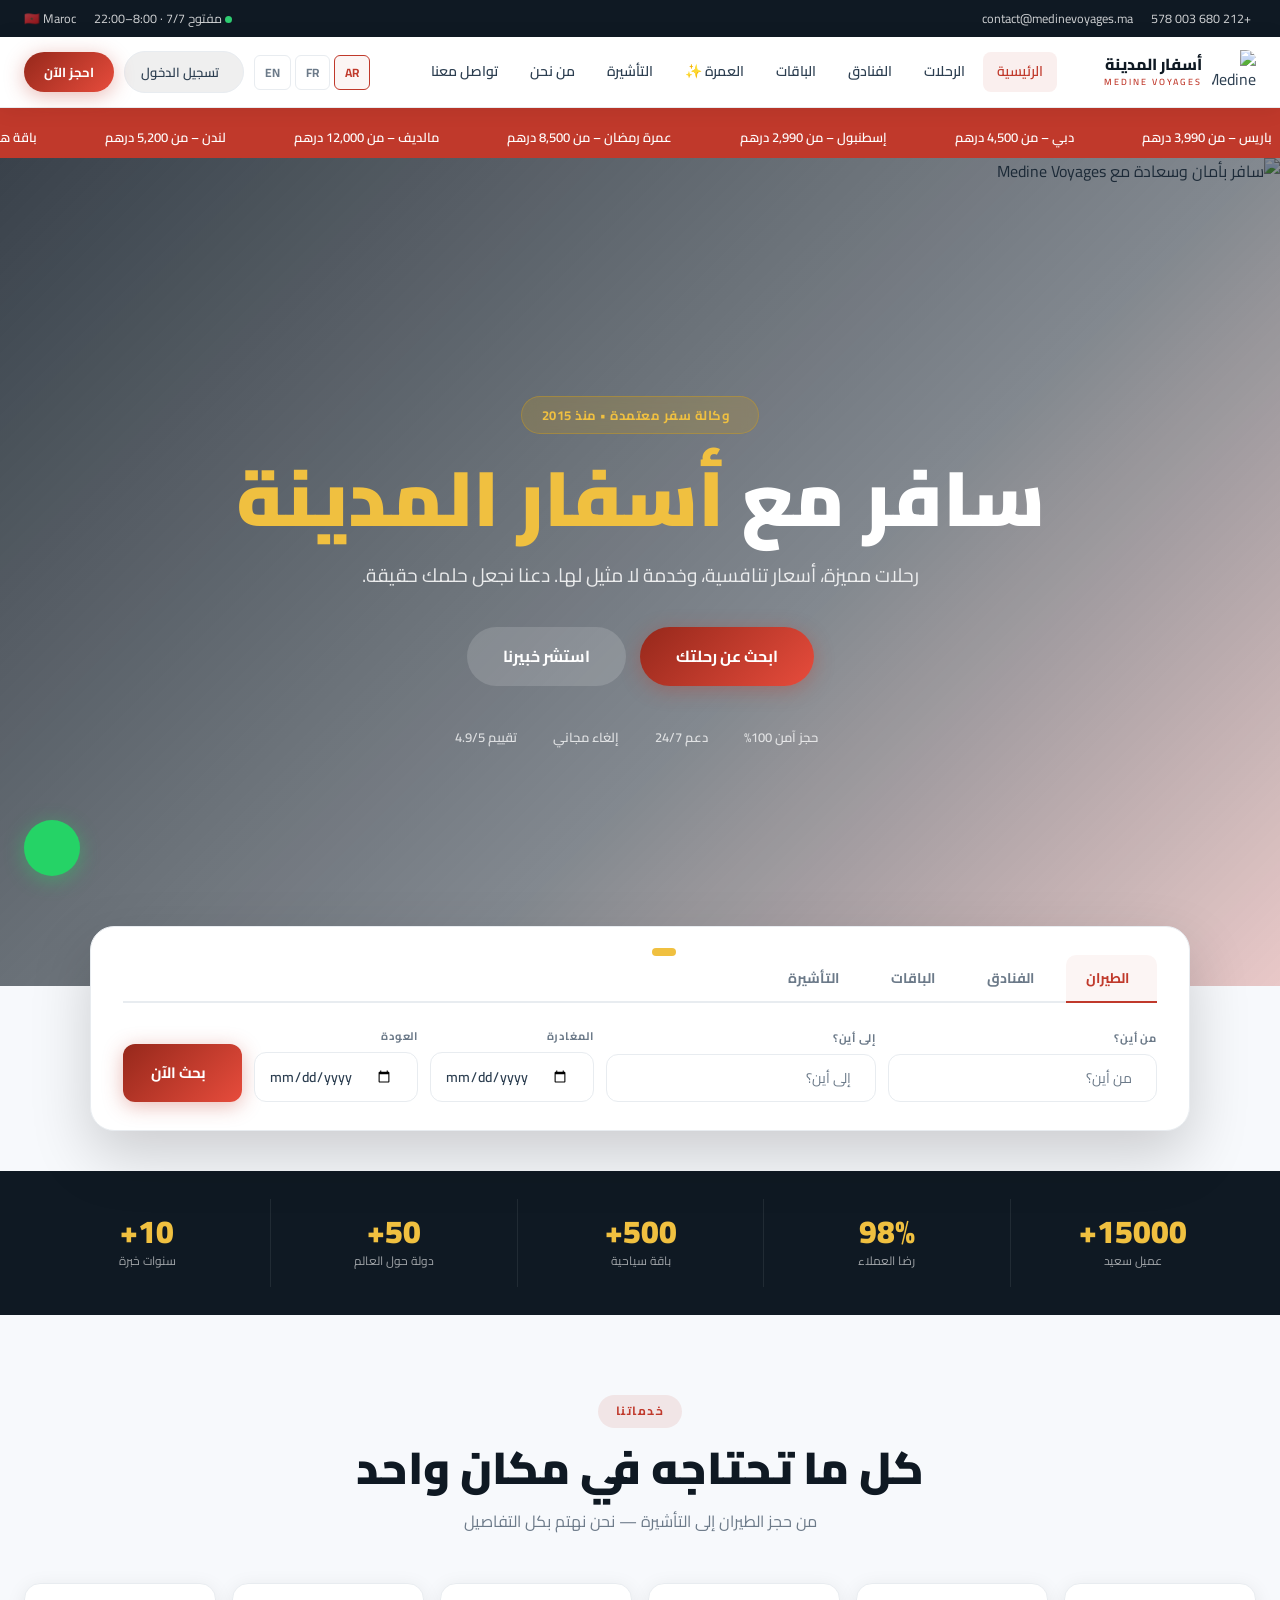
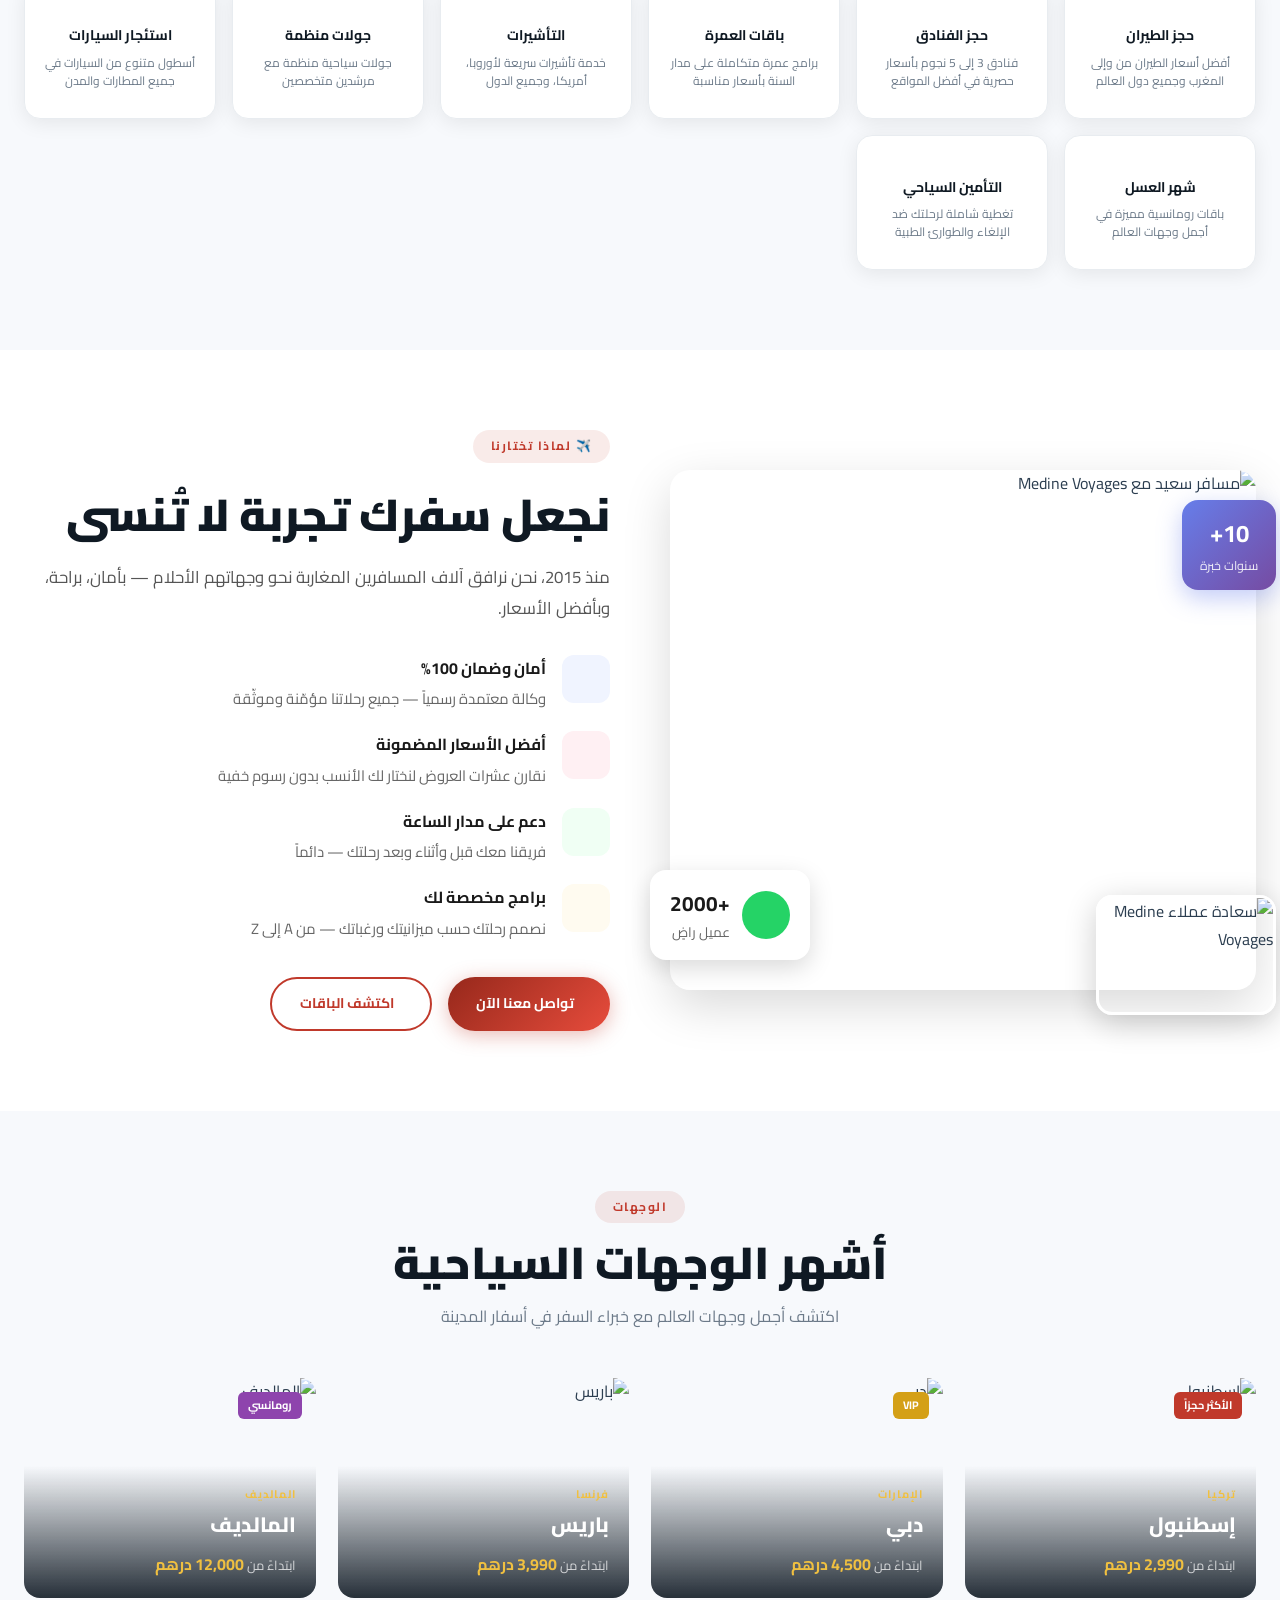
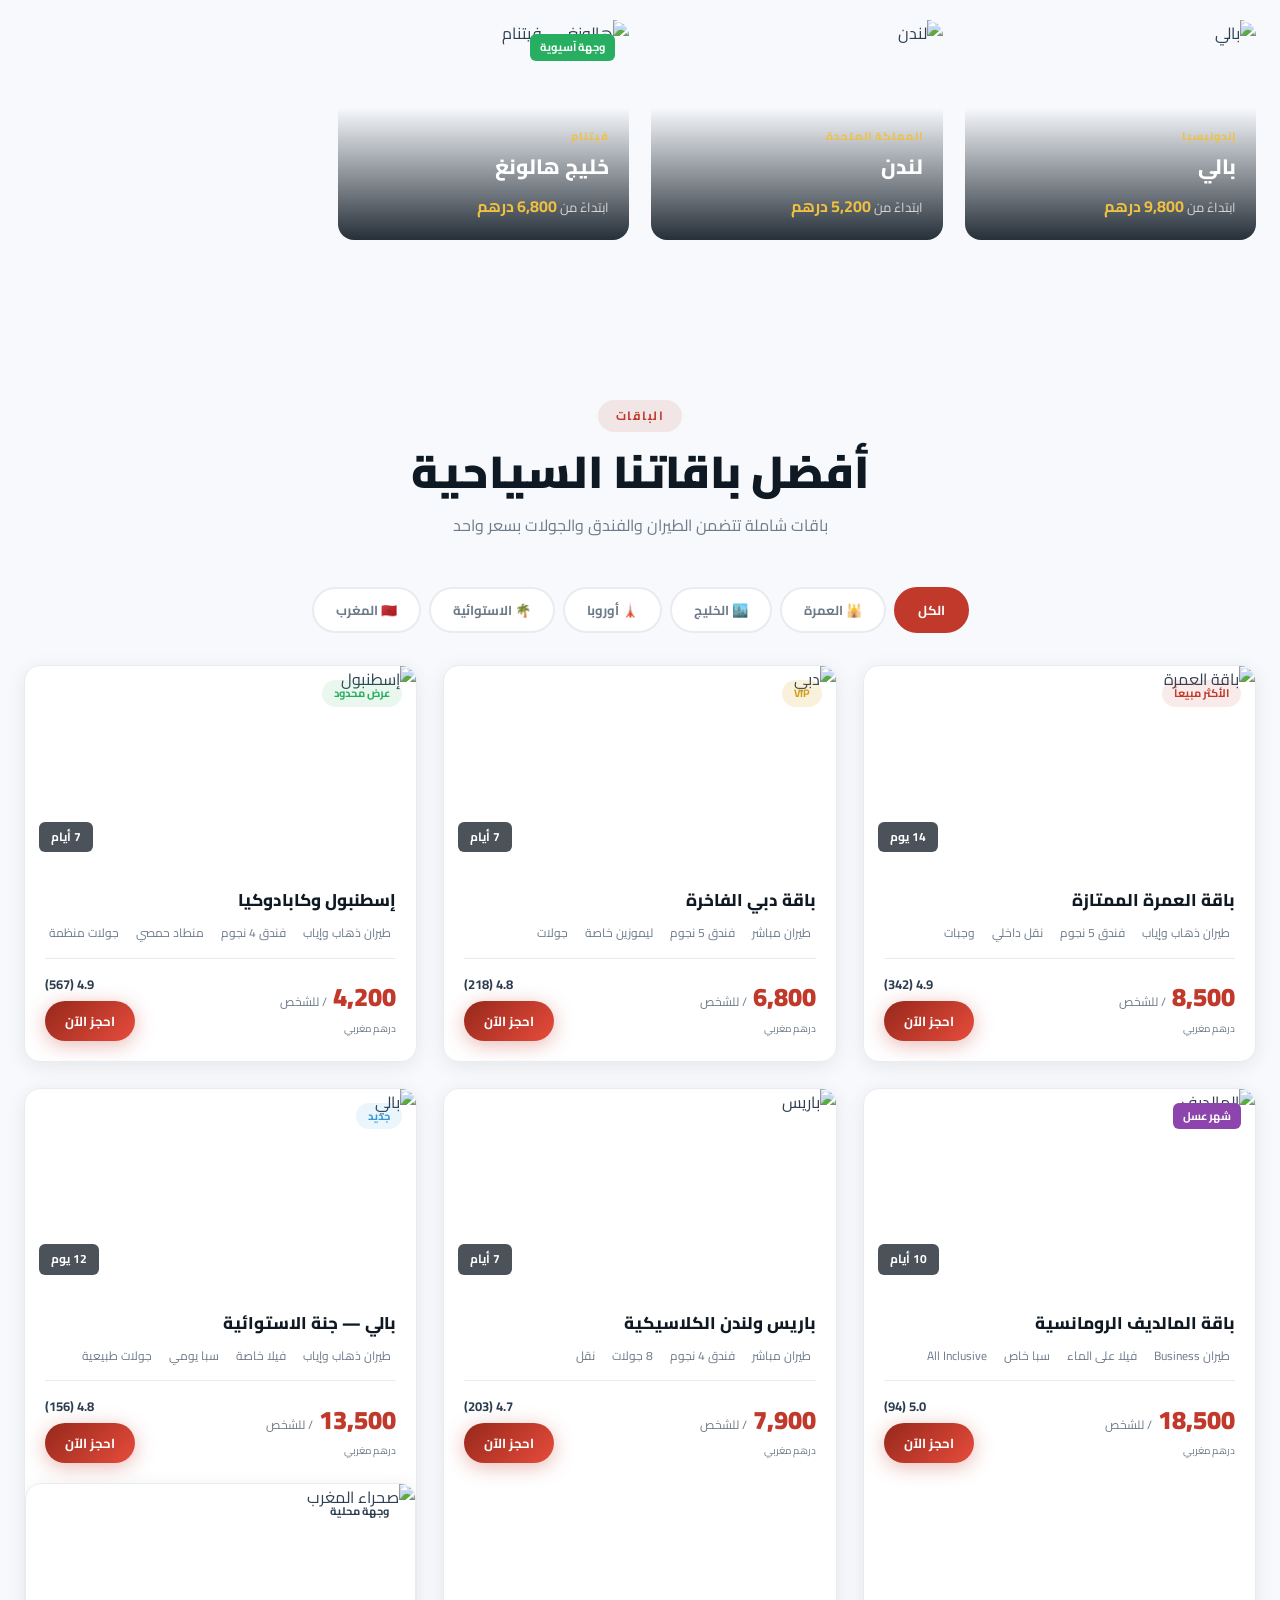
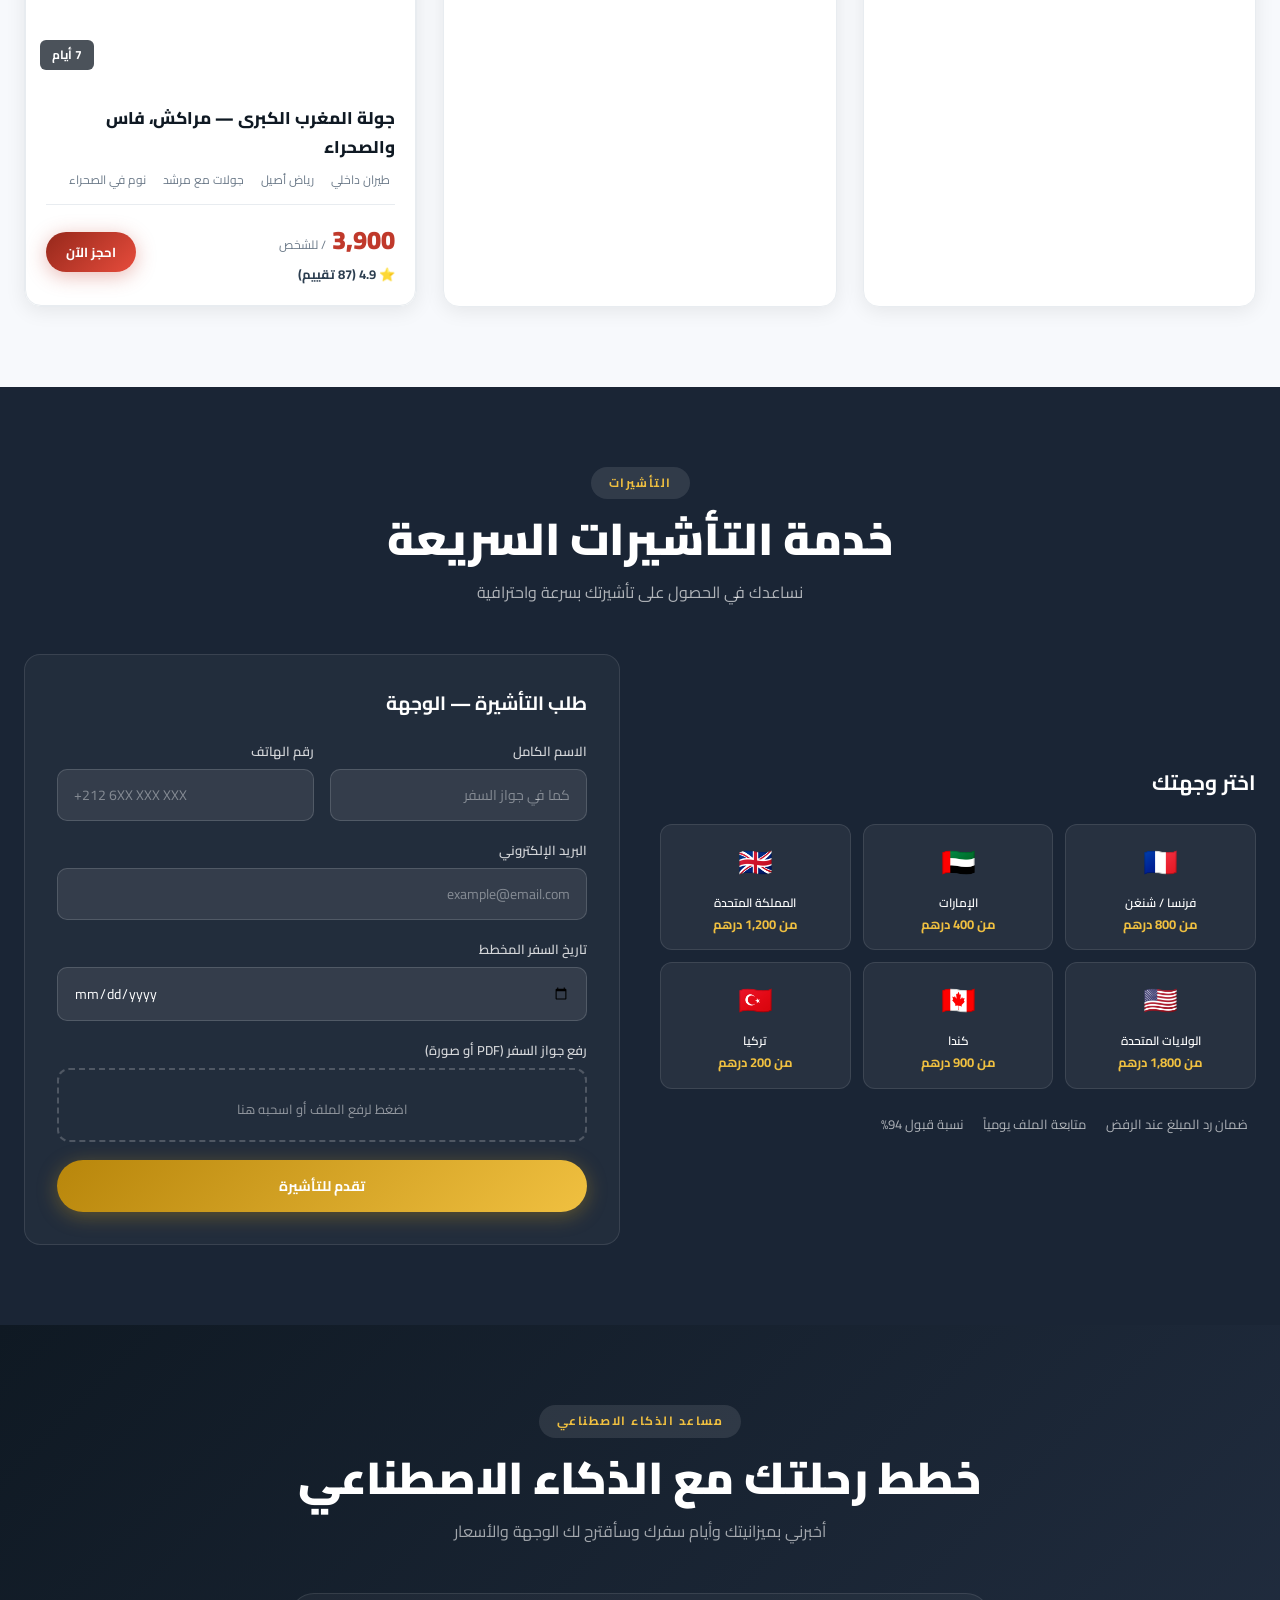
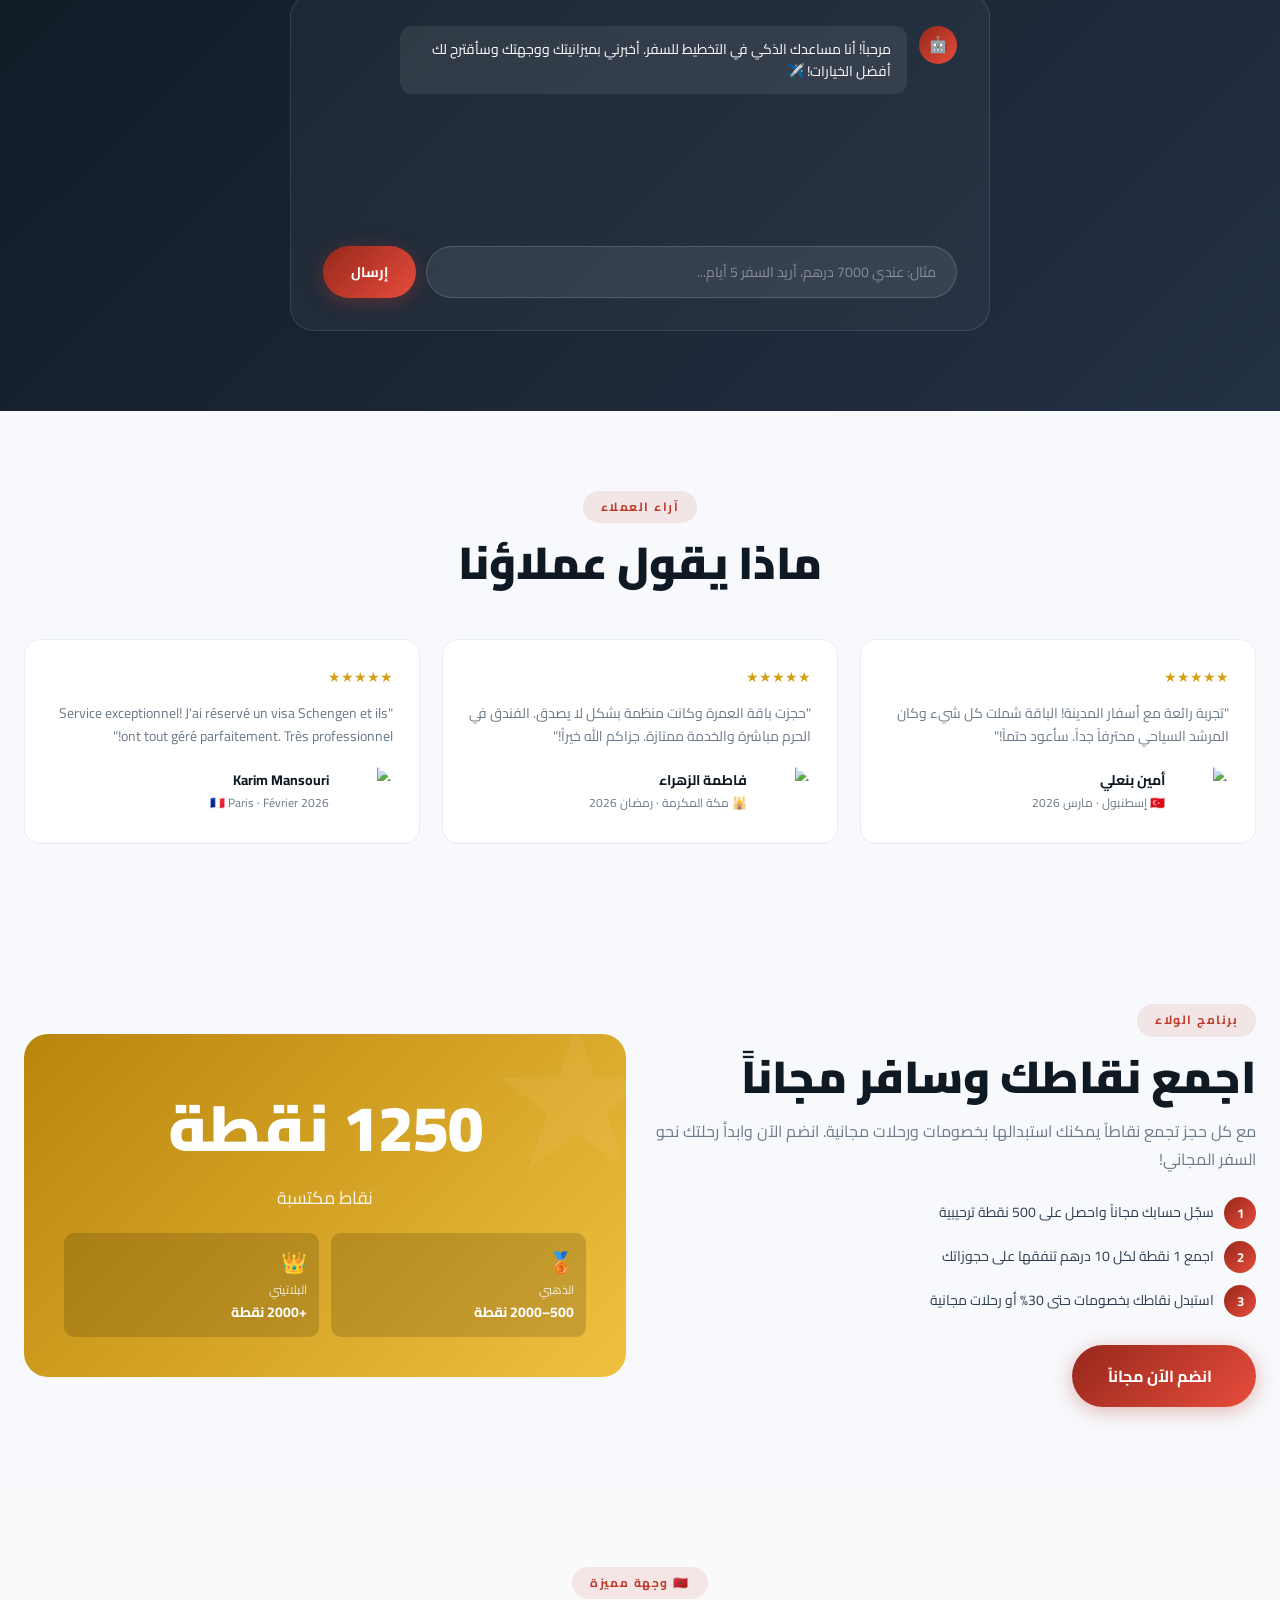
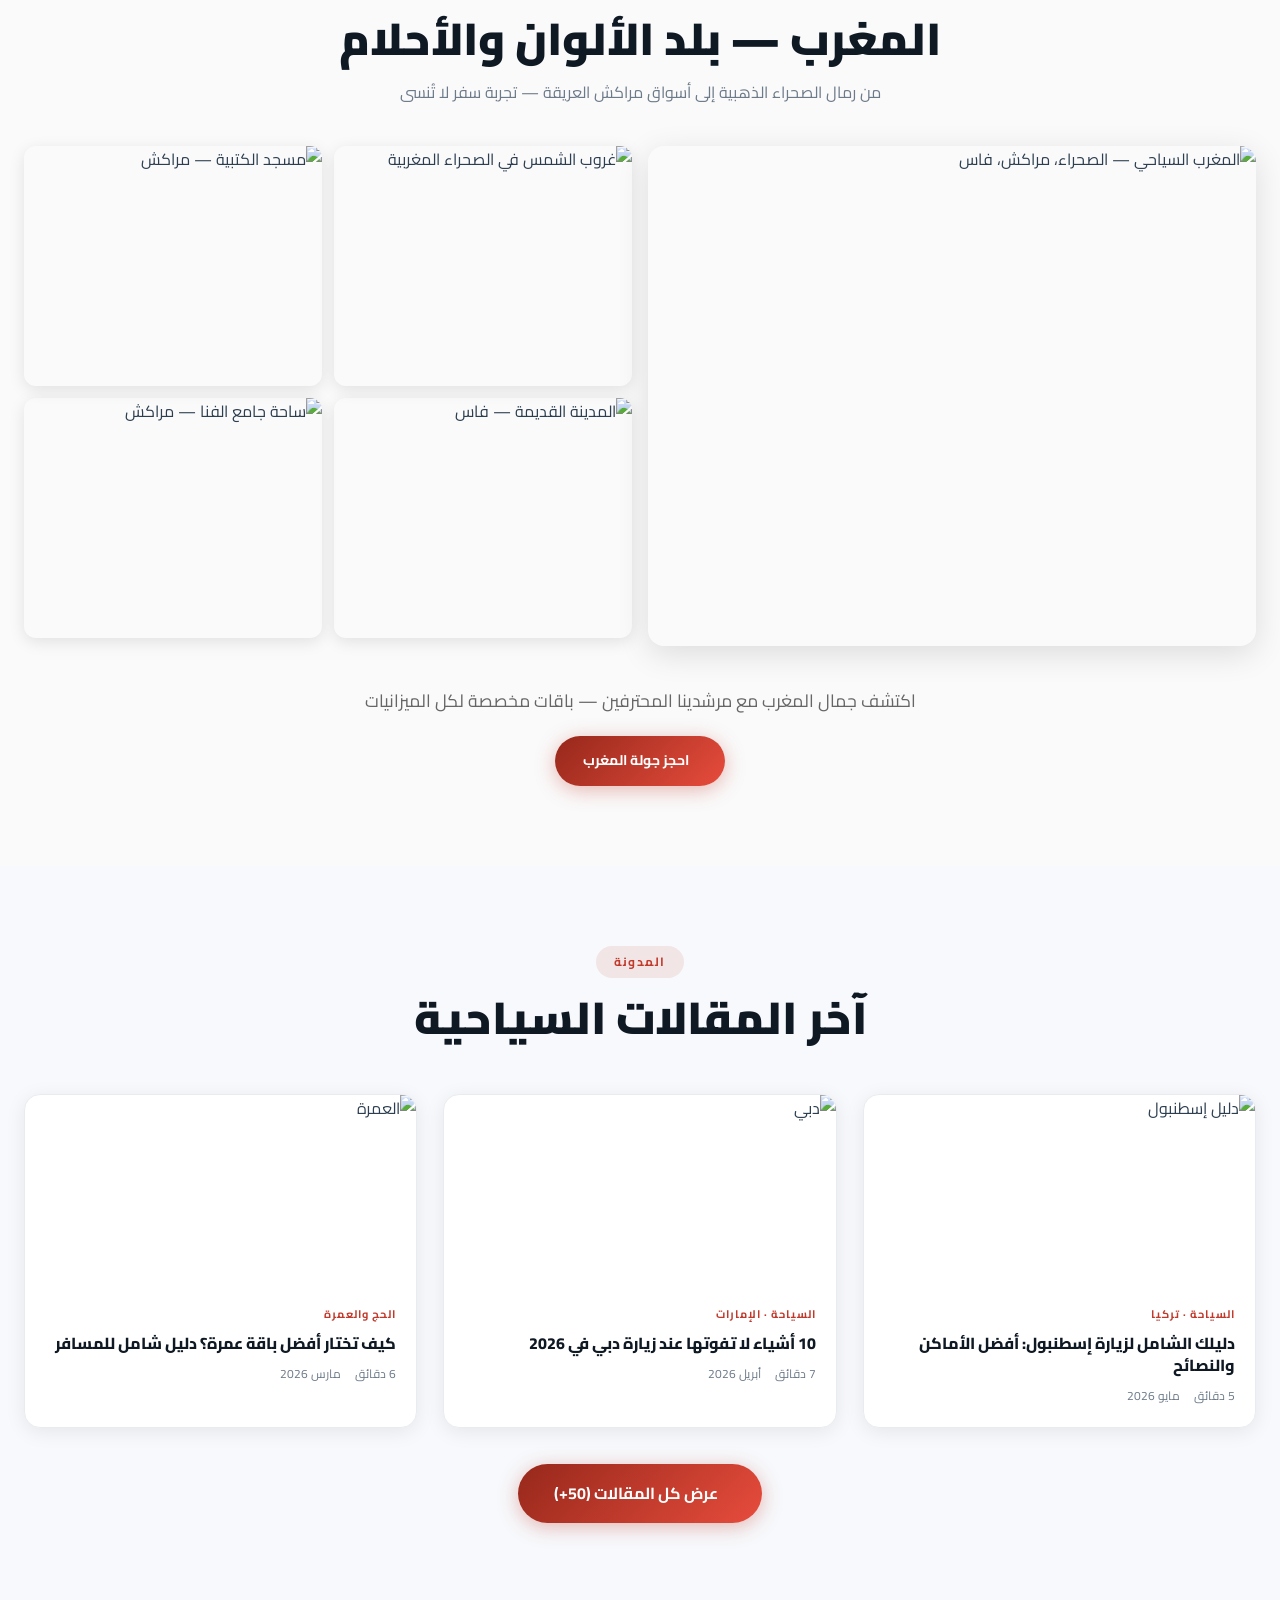
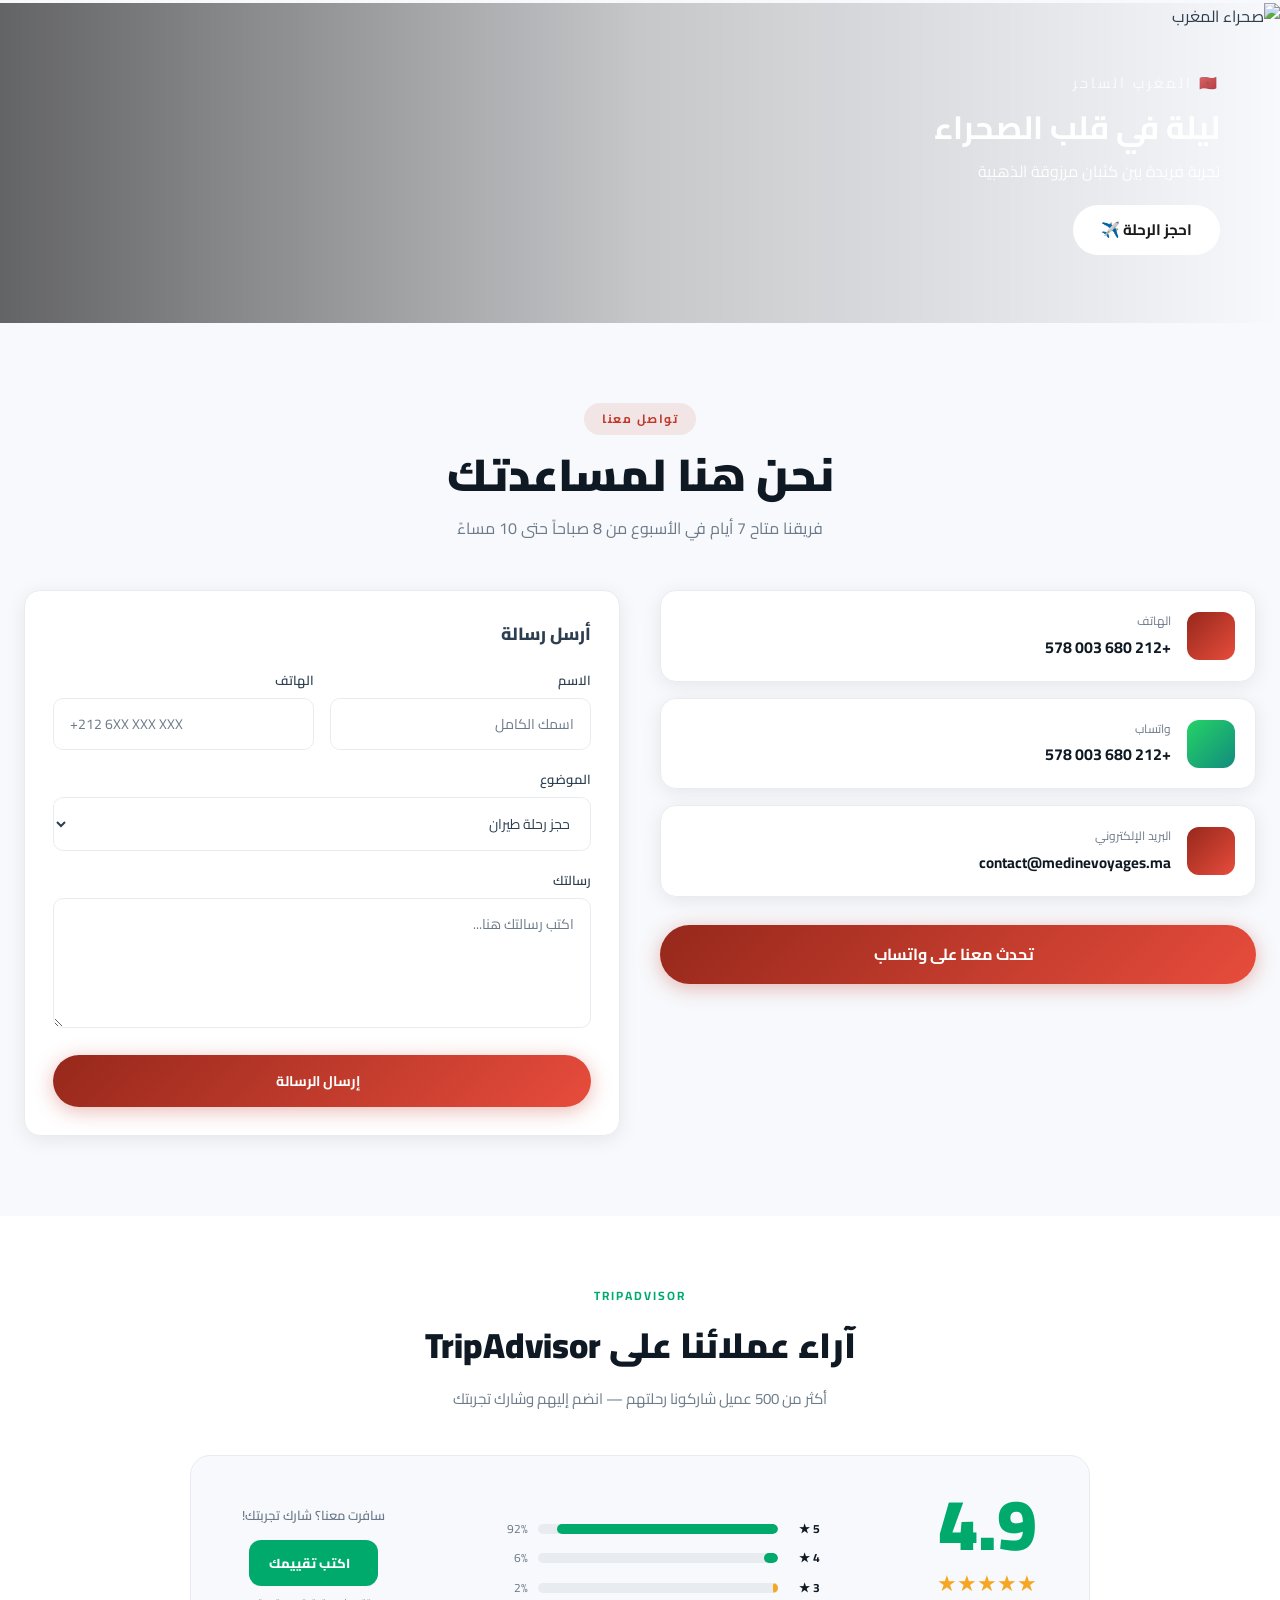
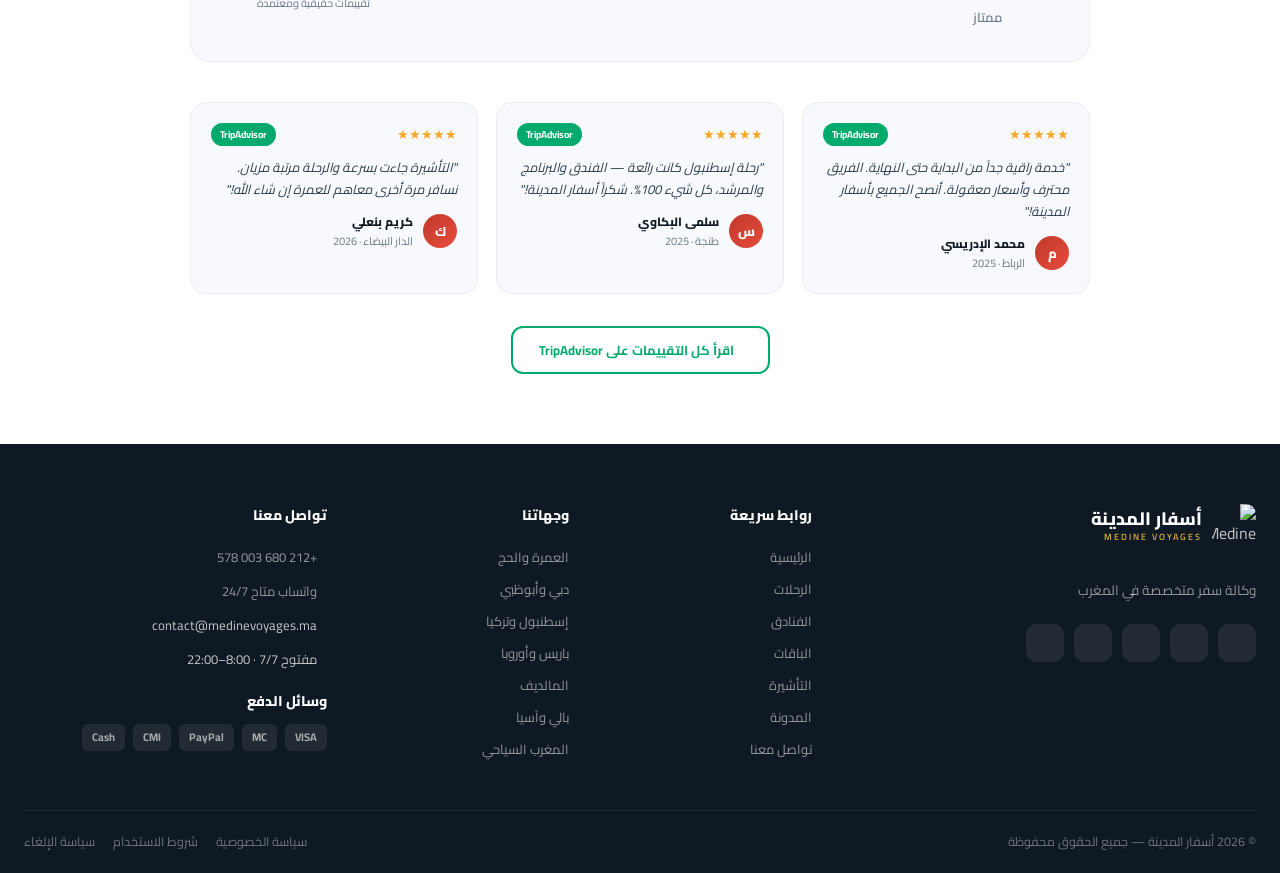
==== commit ed70c5d1: "🇲🇦 Fix Morocco grid: replace all Unsplash broken images with real user photos" ====
--- a/index.html
+++ b/index.html
@@ -1133,18 +1133,18 @@
                  style="width:100%; height:240px; object-fit:cover; display:block;" width="260" height="240"/>
           </div>
           <div style="border-radius:12px; overflow:hidden; box-shadow:0 4px 16px rgba(0,0,0,0.1);">
-            <img src="https://images.unsplash.com/photo-1570168007204-dfb528c6958f?w=400&q=80&fm=webp&auto=format"
+            <img src="https://media.base44.com/images/public/whatsapp/6a11952f4d8ce5a485f1893b/your_agent/6a11952f4d8ce5a485f1893c/eca9729e6_whatsapp_image_1330190245889512.jpg"
                  alt="مسجد الكتبية — مراكش" loading="lazy"
                  style="width:100%; height:240px; object-fit:cover; display:block;" width="260" height="240"/>
           </div>
           <div style="border-radius:12px; overflow:hidden; box-shadow:0 4px 16px rgba(0,0,0,0.1);">
-            <img src="https://images.unsplash.com/photo-1539020140153-e479b8e15f63?w=400&q=80&fm=webp&auto=format"
+            <img src="https://media.base44.com/images/public/whatsapp/6a11952f4d8ce5a485f1893b/your_agent/6a11952f4d8ce5a485f1893c/101ff0674_whatsapp_image_1516281106650070.jpg"
                  alt="المدينة القديمة — فاس" loading="lazy"
                  style="width:100%; height:240px; object-fit:cover; display:block;" width="260" height="240"/>
           </div>
           <div style="border-radius:12px; overflow:hidden; box-shadow:0 4px 16px rgba(0,0,0,0.1);">
-            <img src="https://images.unsplash.com/photo-1551734710-93a5e7e6d073?w=400&q=80&fm=webp&auto=format"
-                 alt="ساحة جامع الفنا" loading="lazy"
+            <img src="https://media.base44.com/images/public/whatsapp/6a11952f4d8ce5a485f1893b/your_agent/6a11952f4d8ce5a485f1893c/9b475ec93_whatsapp_image_1538584954282764.jpg"
+                 alt="ساحة جامع الفنا — مراكش" loading="lazy"
                  style="width:100%; height:240px; object-fit:cover; display:block;" width="260" height="240"/>
           </div>
         </div>
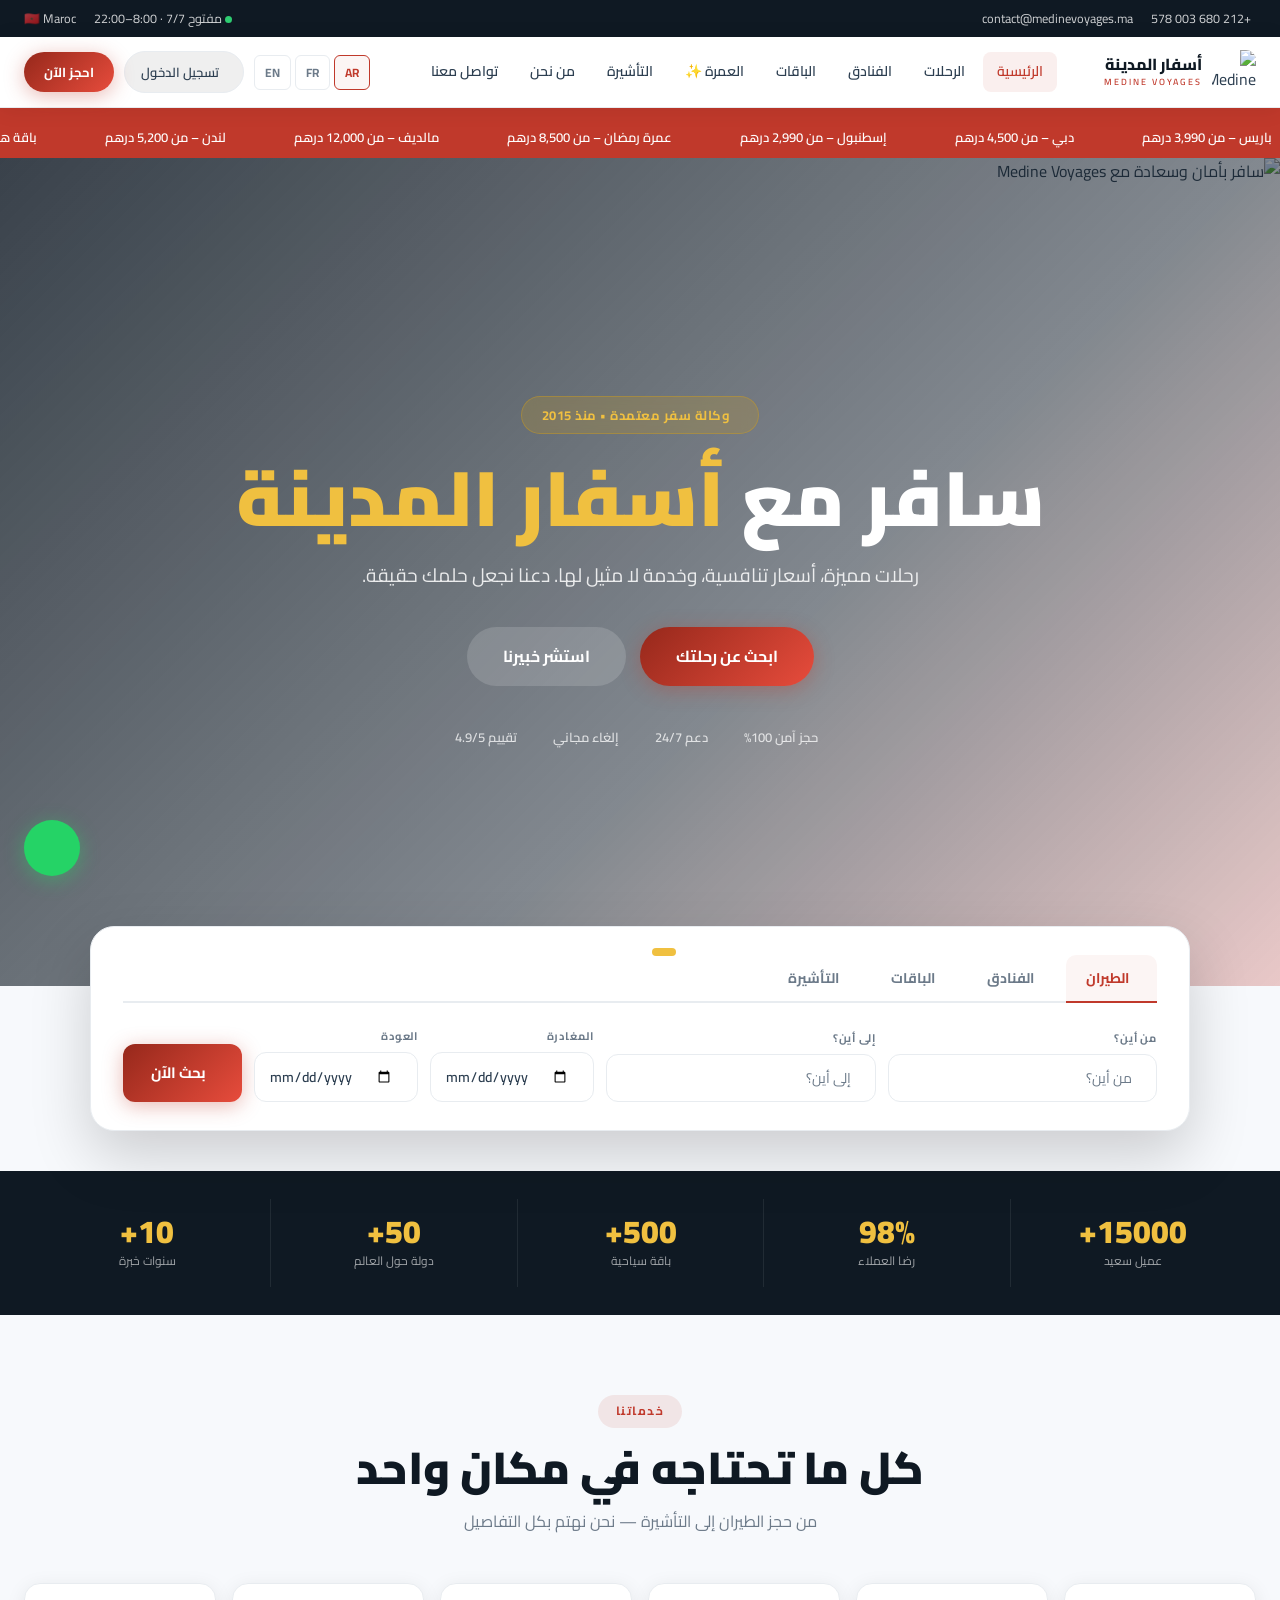
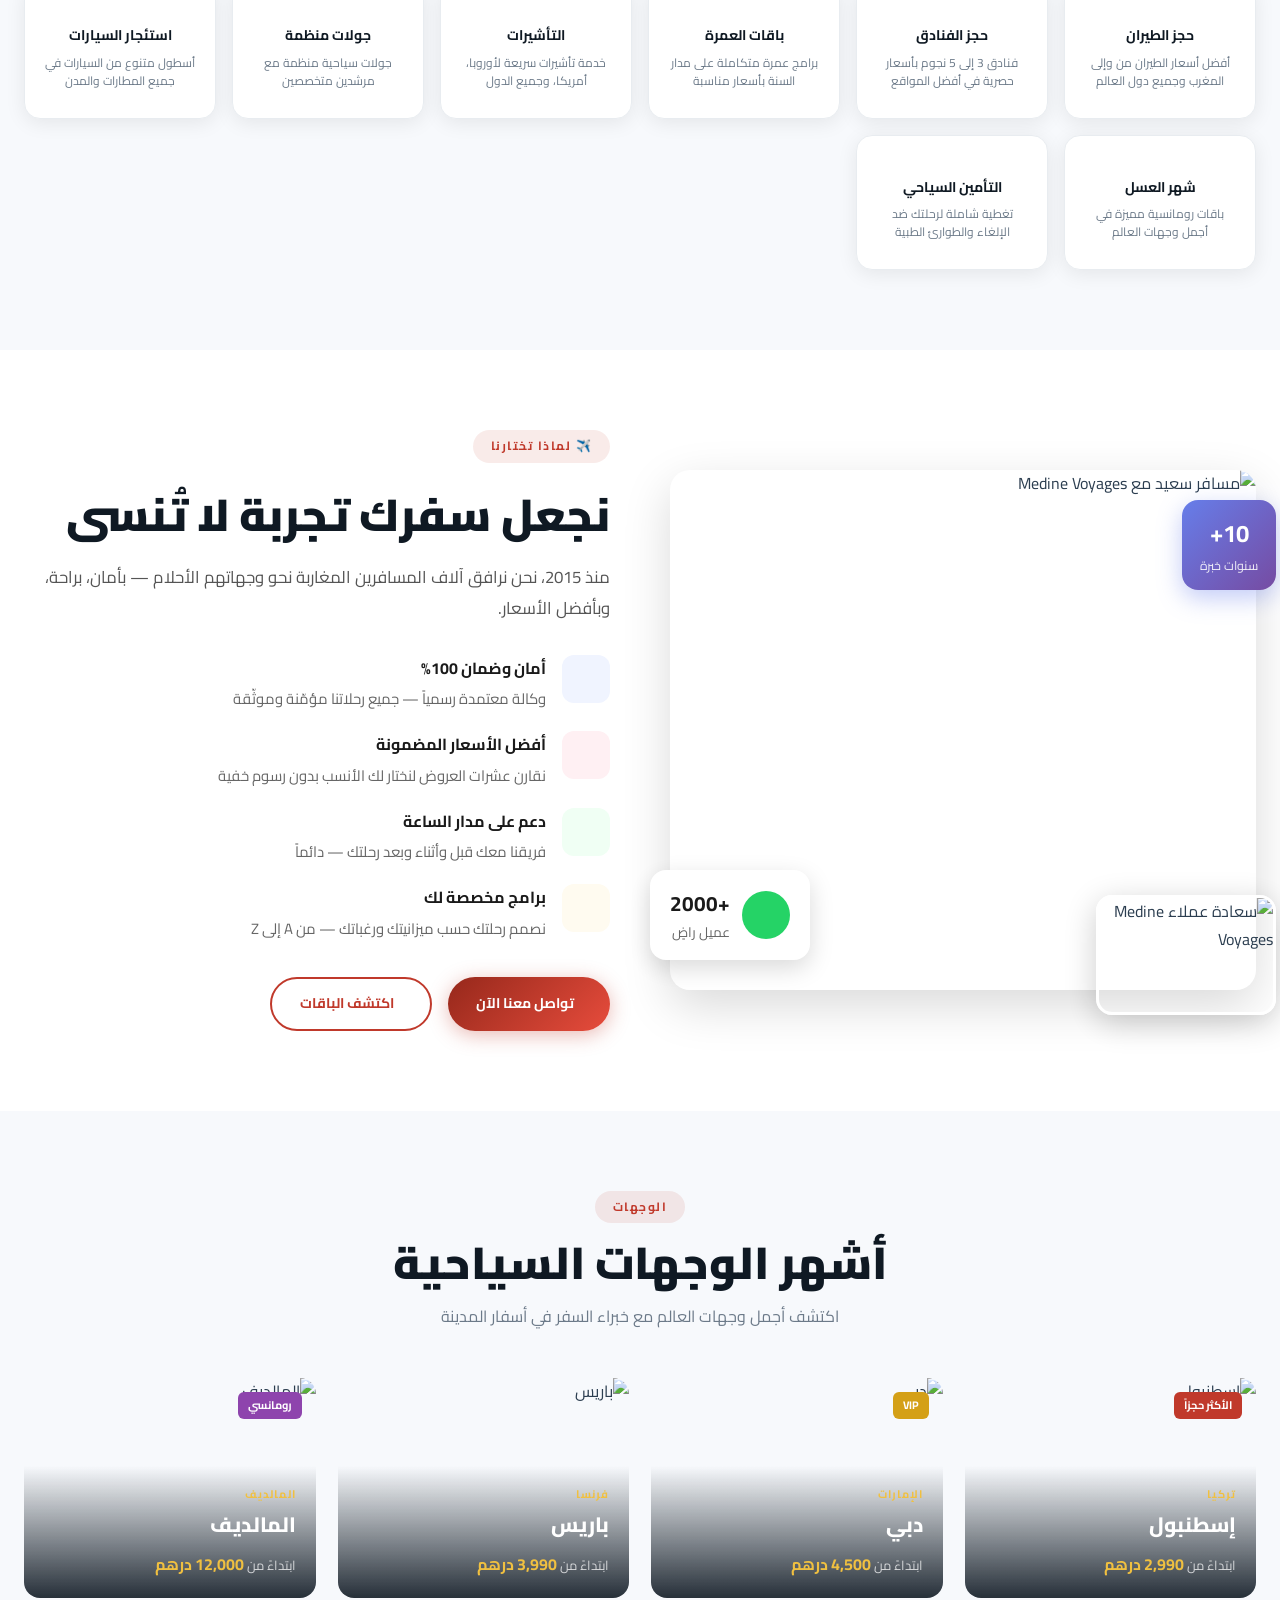
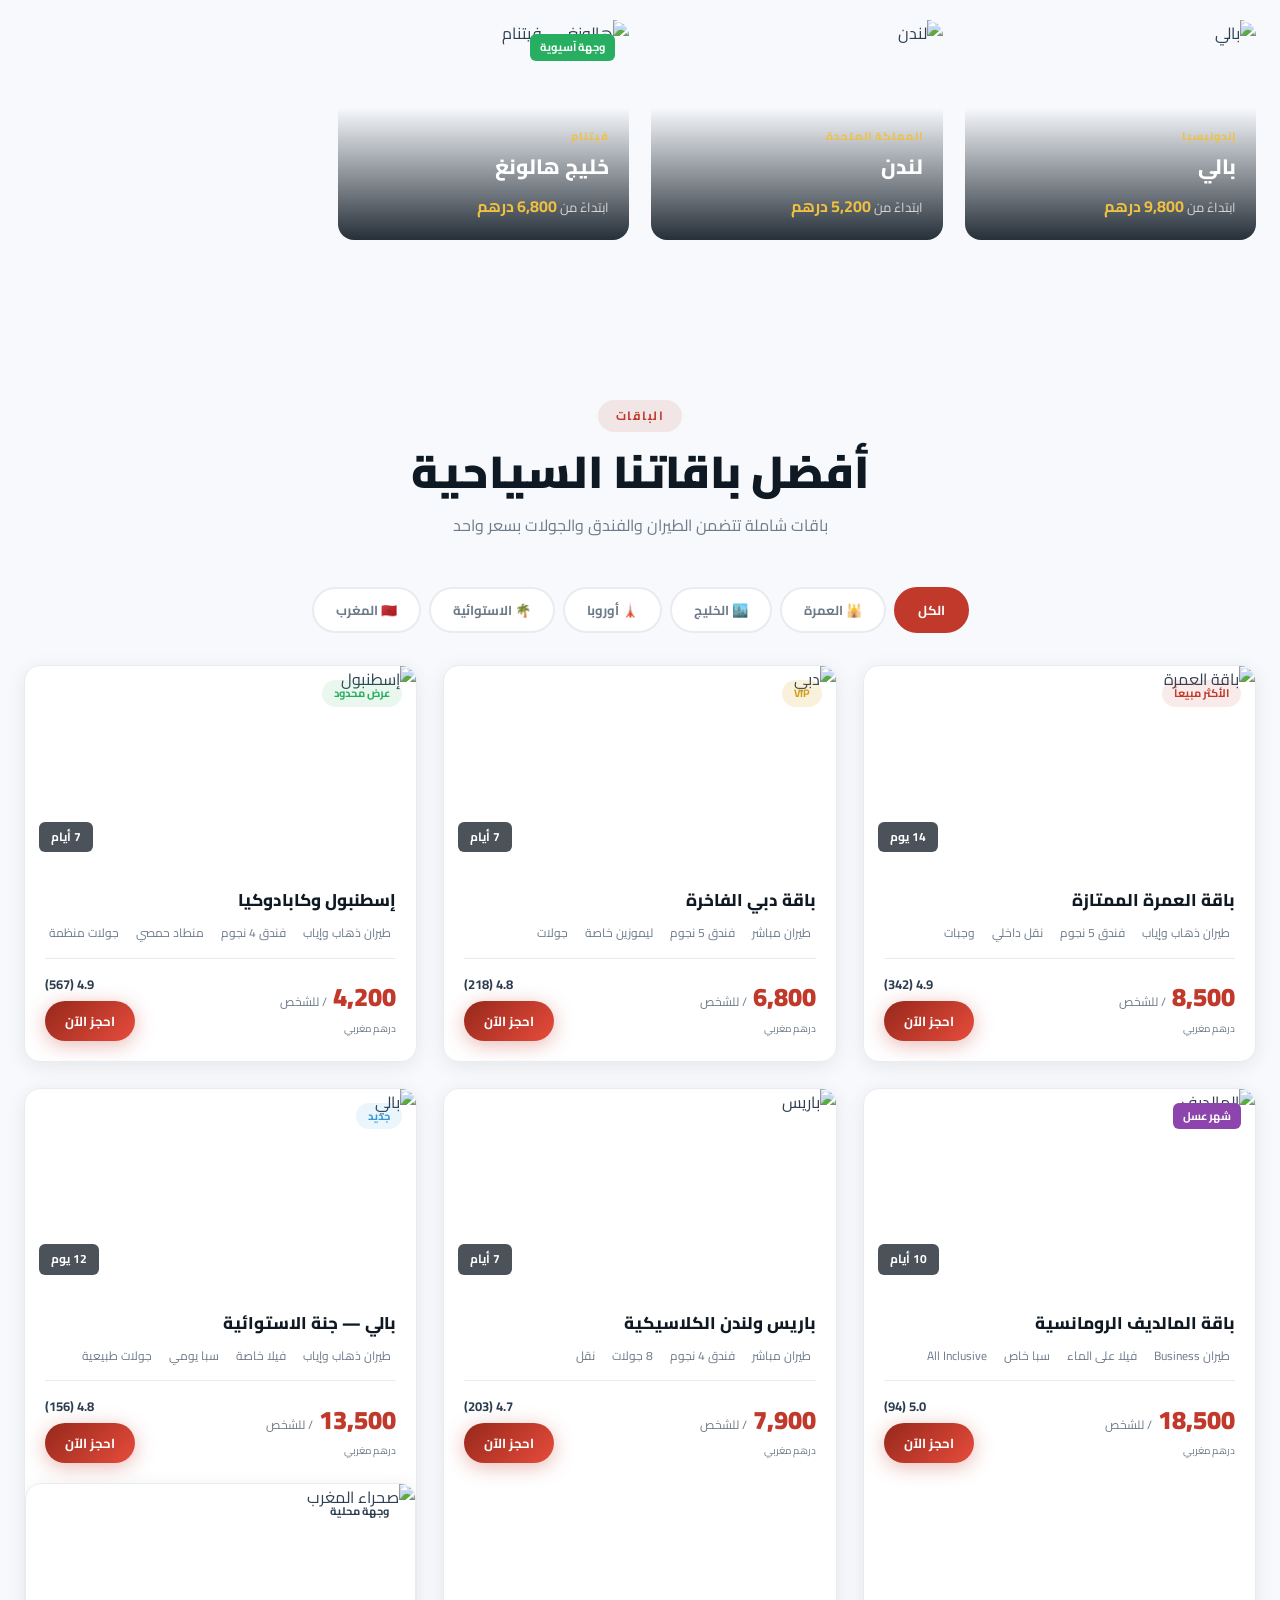
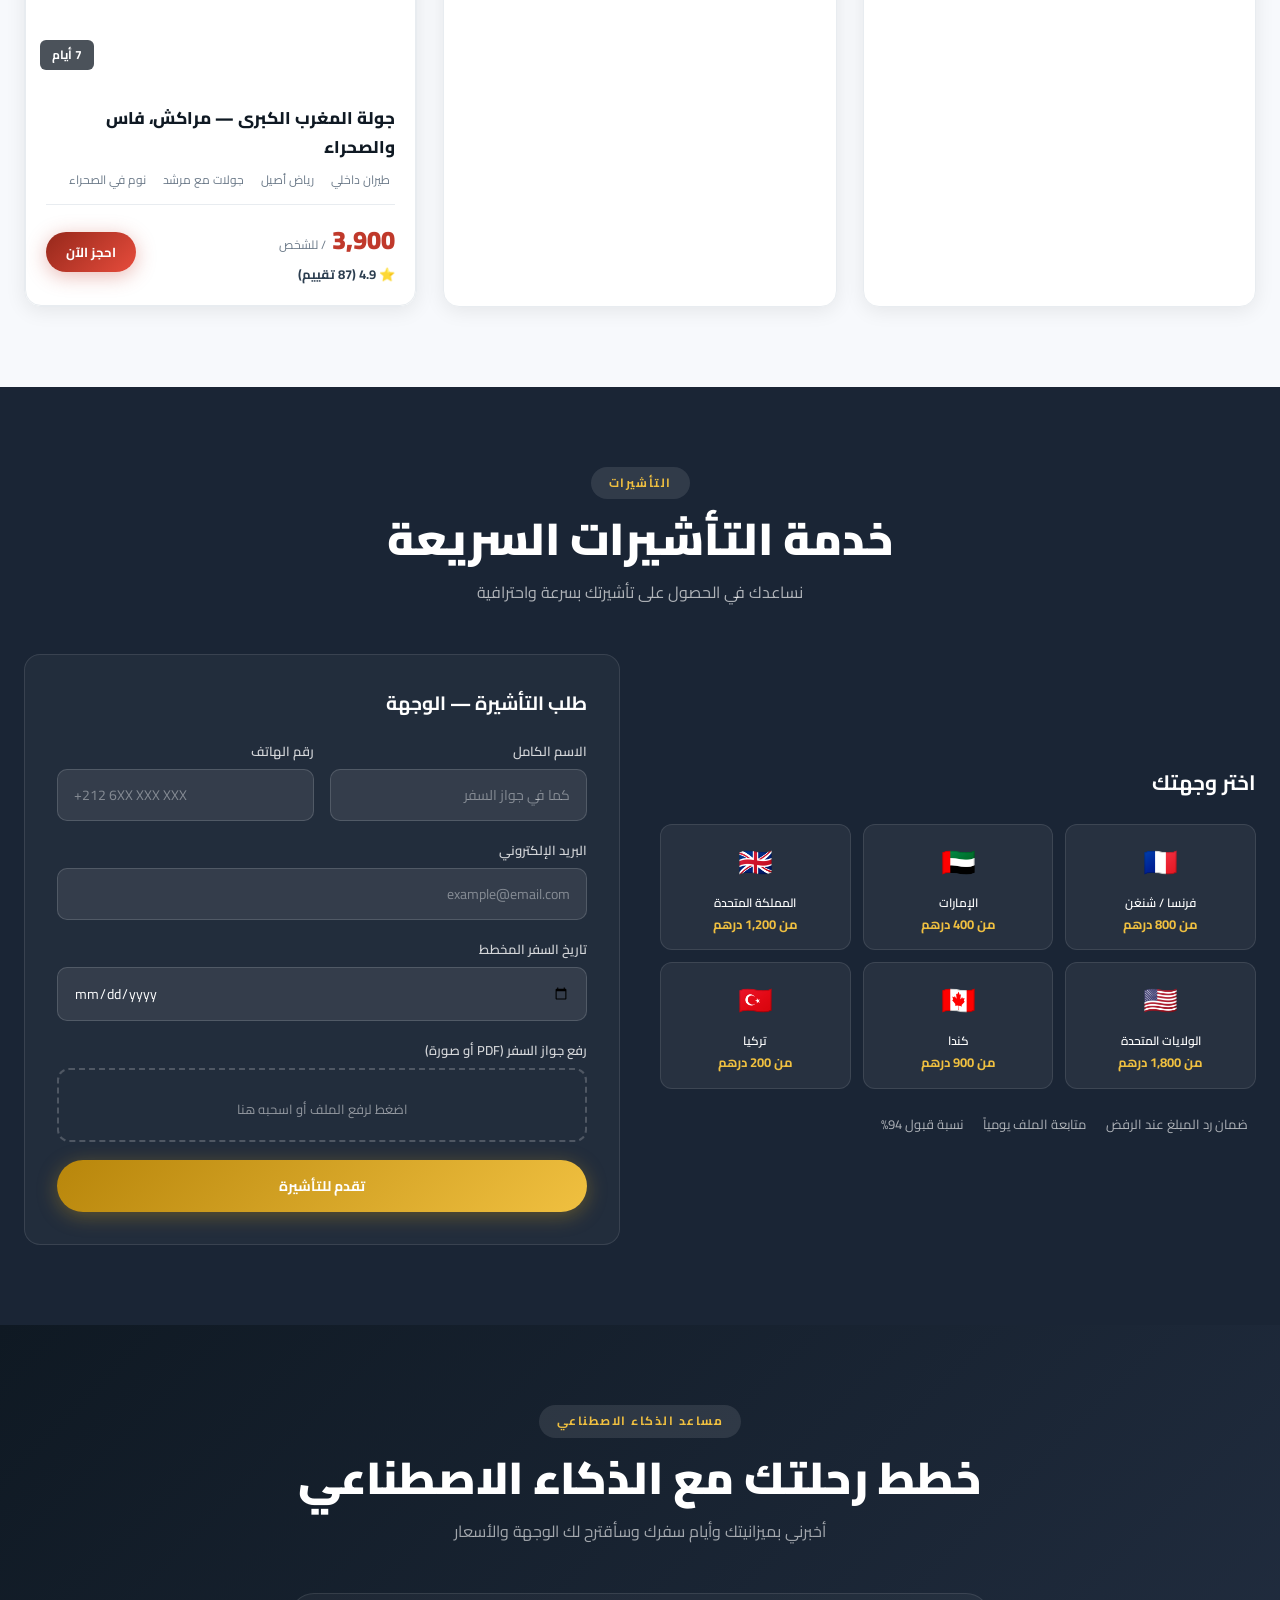
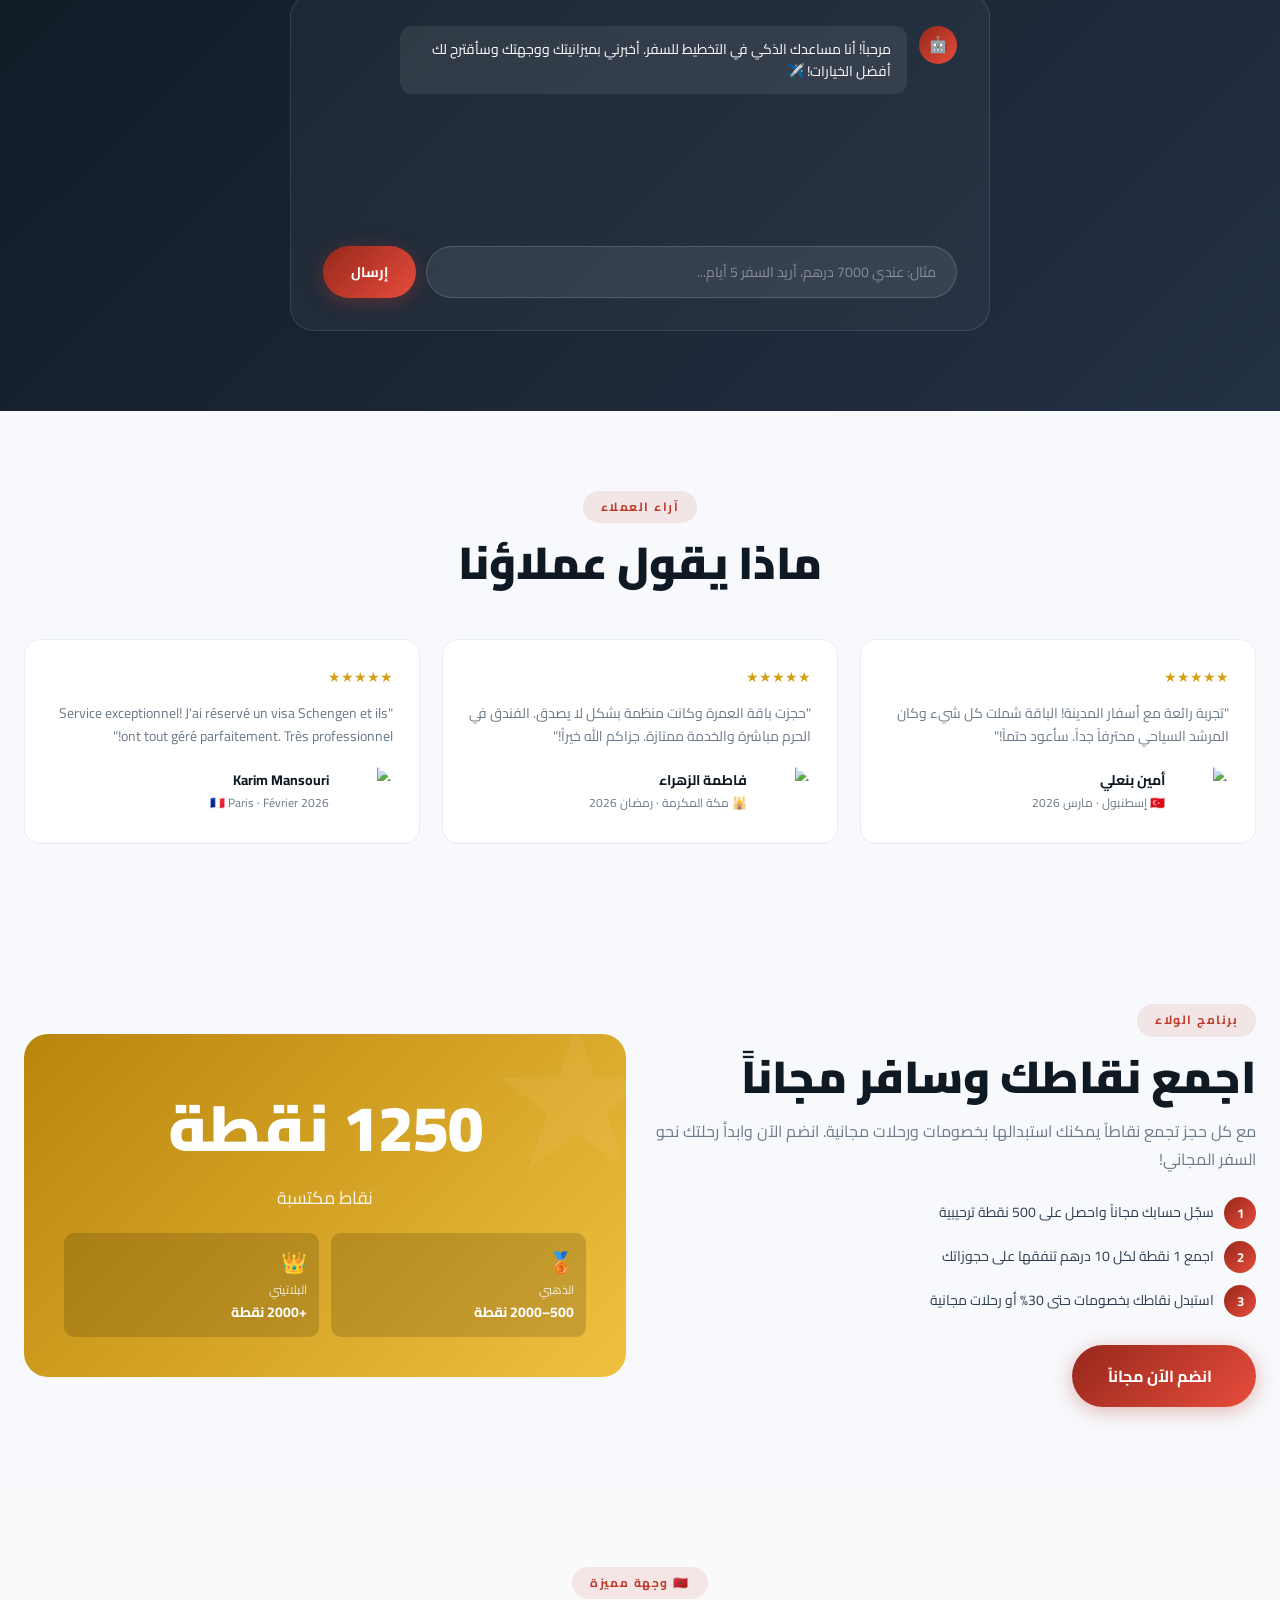
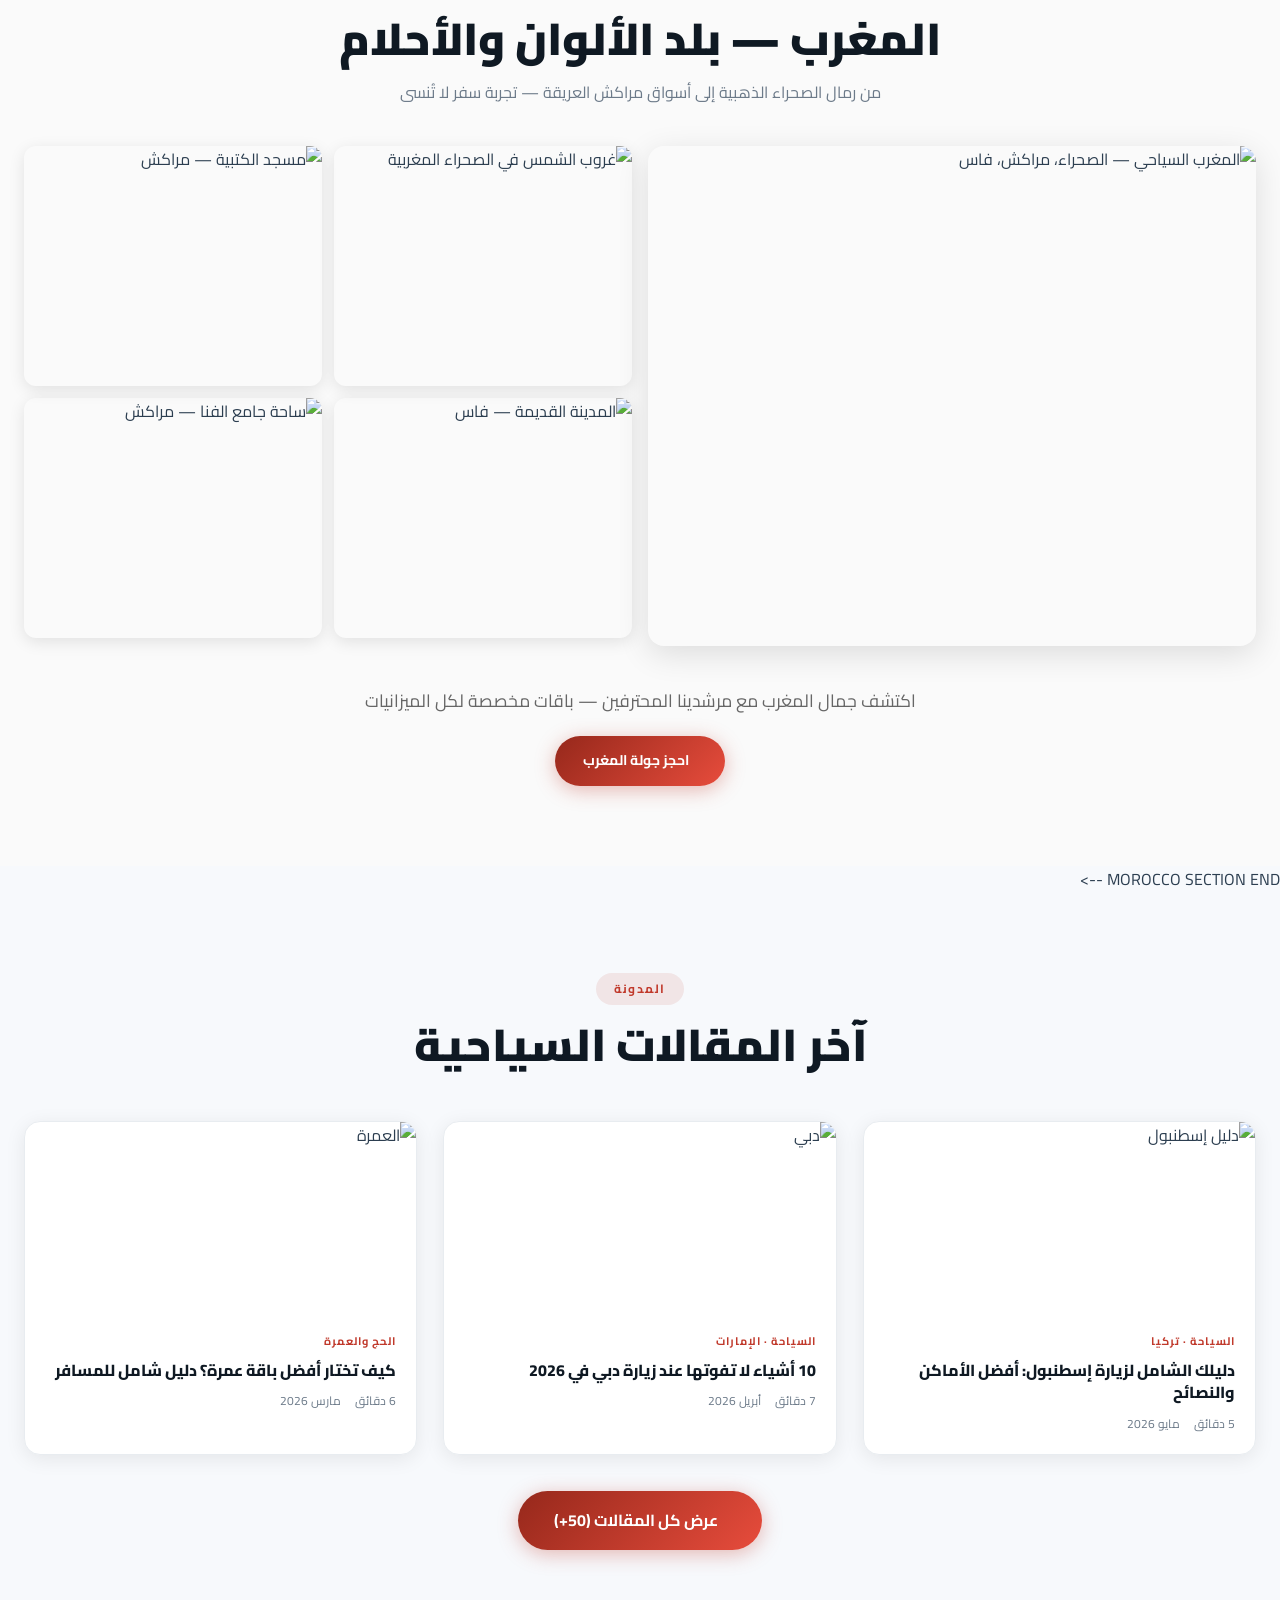
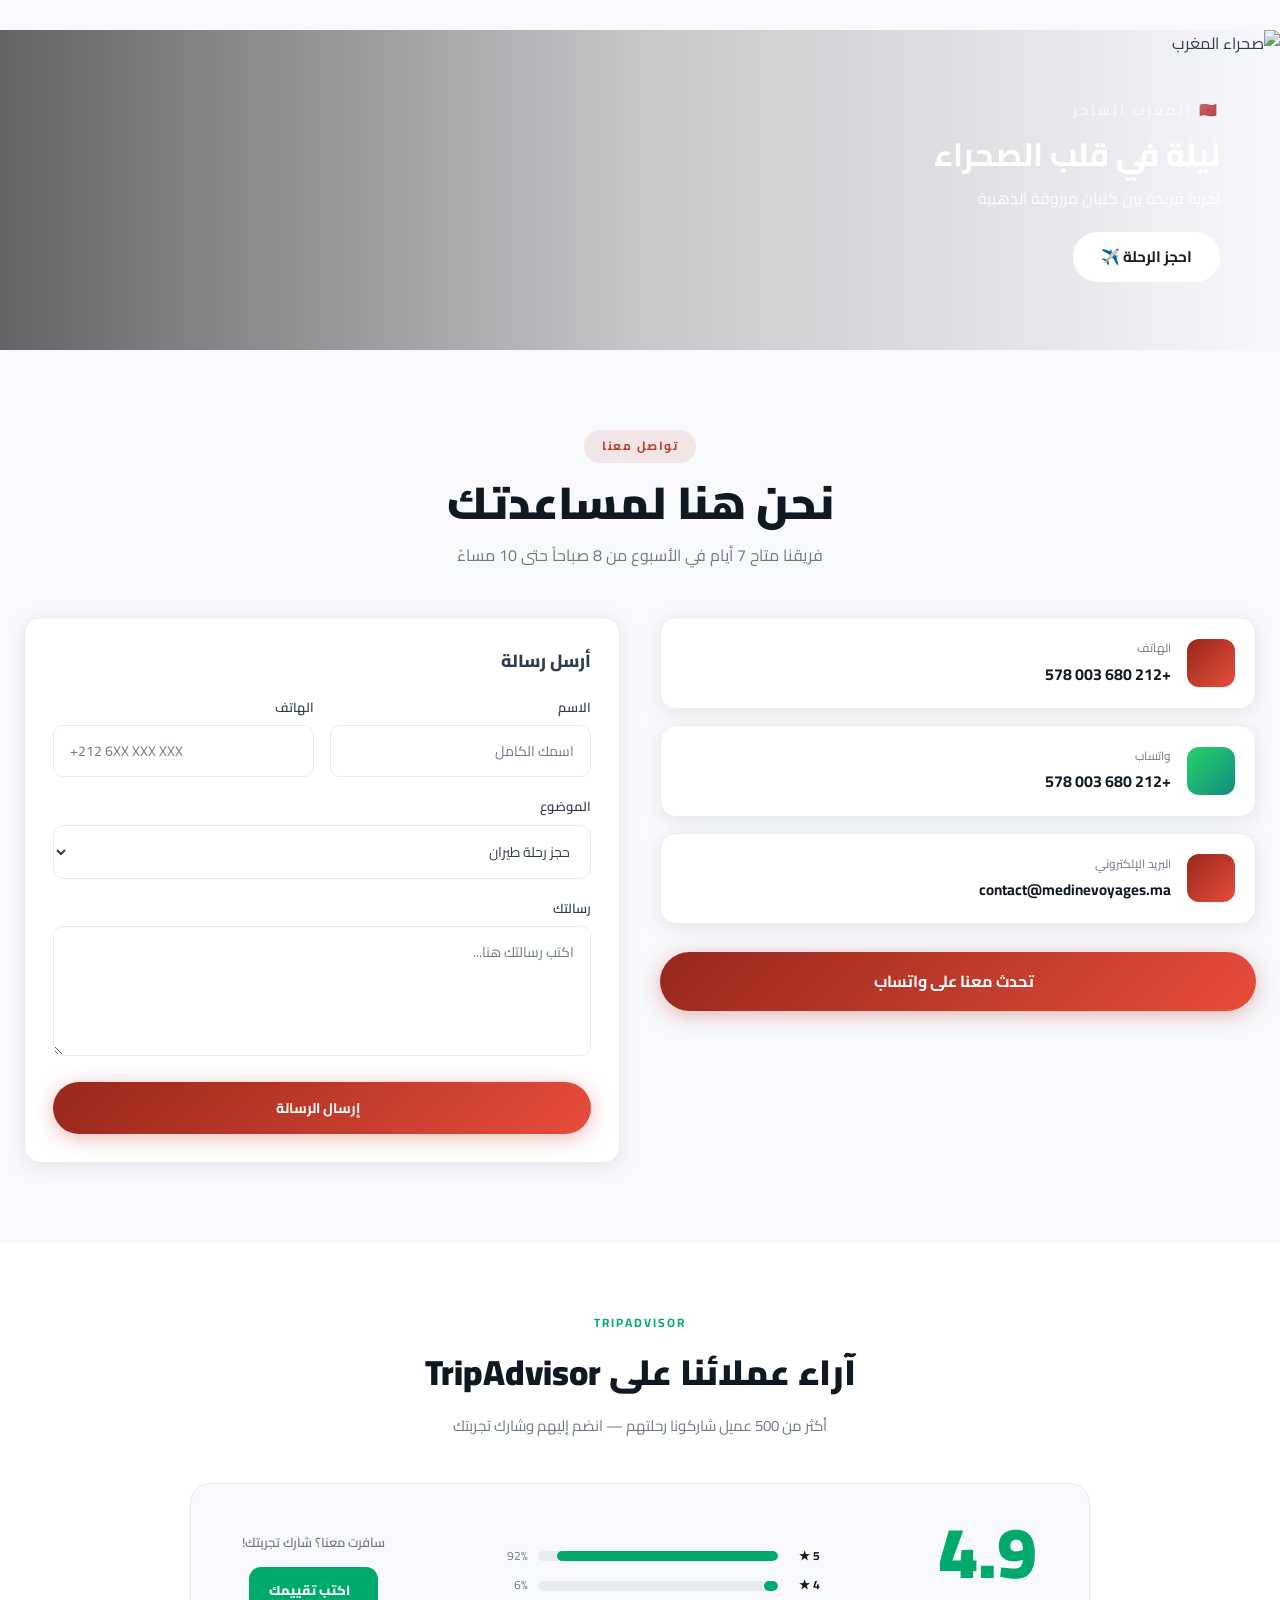
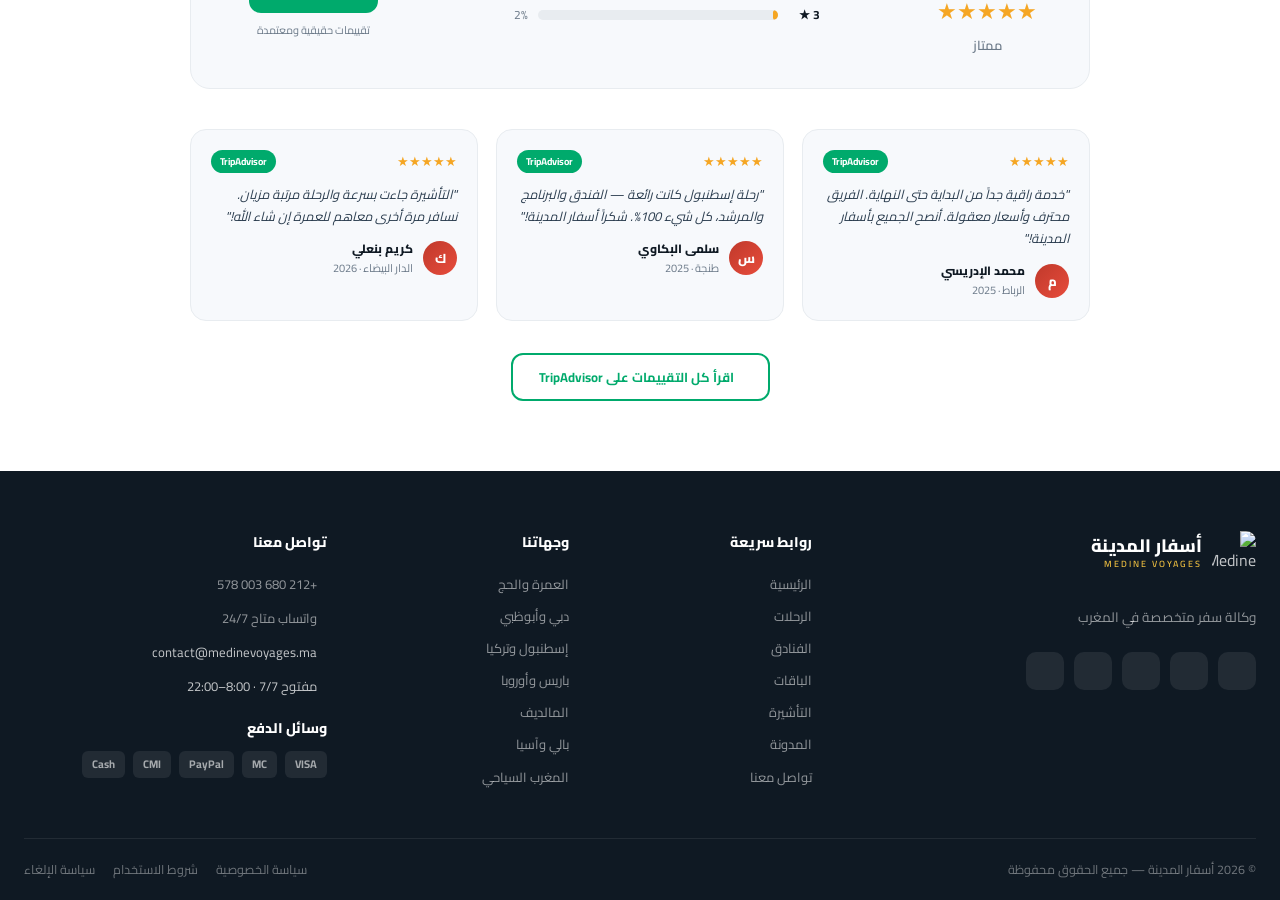
==== commit f8e8174f: "🚧 Hide Morocco gallery section - to be completed later" ====
--- a/index.html
+++ b/index.html
@@ -1110,7 +1110,8 @@
 </section>
 
 
-  <!-- ═══ MOROCCO GALLERY ═══ -->
+  <!-- MOROCCO SECTION HIDDEN - À COMPLÉTER
+<!-- ═══ MOROCCO GALLERY ═══ -->
   <section style="padding: 80px 0; background: #fafafa;">
     <div class="container">
       <div class="section-header fade-up" style="text-align:center; margin-bottom:40px;">
@@ -1120,7 +1121,7 @@
       </div>
       <div class="morocco-grid" style="display:grid; grid-template-columns: 1fr 1fr; gap: 16px; align-items:start;">
         <div class="fade-up" style="border-radius:16px; overflow:hidden; box-shadow:0 8px 32px rgba(0,0,0,0.12);">
-          <img src="https://media.base44.com/images/public/whatsapp/6a11952f4d8ce5a485f1893b/your_agent/6a11952f4d8ce5a485f1893c/6d37a03e5_whatsapp_image_4506969939621935.jpg"
+          <img src="https://media.base44.com/images/public/whatsapp/6a11952f4d8ce5a485f1893b/your_agent/6a11952f4d8ce5a485f1893c/2ab45e6d8_whatsapp_image_917678767957401.jpg"
                alt="المغرب السياحي — الصحراء، مراكش، فاس"
                loading="lazy"
                class="morocco-grid-img" style="width:100%; height:500px; object-fit:cover; display:block;"
@@ -1133,17 +1134,17 @@
                  style="width:100%; height:240px; object-fit:cover; display:block;" width="260" height="240"/>
           </div>
           <div style="border-radius:12px; overflow:hidden; box-shadow:0 4px 16px rgba(0,0,0,0.1);">
-            <img src="https://media.base44.com/images/public/whatsapp/6a11952f4d8ce5a485f1893b/your_agent/6a11952f4d8ce5a485f1893c/eca9729e6_whatsapp_image_1330190245889512.jpg"
+            <img src="https://media.base44.com/images/public/whatsapp/6a11952f4d8ce5a485f1893b/your_agent/6a11952f4d8ce5a485f1893c/ccacc6475_whatsapp_image_1499700248501954.jpg"
                  alt="مسجد الكتبية — مراكش" loading="lazy"
                  style="width:100%; height:240px; object-fit:cover; display:block;" width="260" height="240"/>
           </div>
           <div style="border-radius:12px; overflow:hidden; box-shadow:0 4px 16px rgba(0,0,0,0.1);">
-            <img src="https://media.base44.com/images/public/whatsapp/6a11952f4d8ce5a485f1893b/your_agent/6a11952f4d8ce5a485f1893c/101ff0674_whatsapp_image_1516281106650070.jpg"
+            <img src="https://media.base44.com/images/public/whatsapp/6a11952f4d8ce5a485f1893b/your_agent/6a11952f4d8ce5a485f1893c/366ba4716_whatsapp_image_1311433587741178.jpg"
                  alt="المدينة القديمة — فاس" loading="lazy"
                  style="width:100%; height:240px; object-fit:cover; display:block;" width="260" height="240"/>
           </div>
           <div style="border-radius:12px; overflow:hidden; box-shadow:0 4px 16px rgba(0,0,0,0.1);">
-            <img src="https://media.base44.com/images/public/whatsapp/6a11952f4d8ce5a485f1893b/your_agent/6a11952f4d8ce5a485f1893c/9b475ec93_whatsapp_image_1538584954282764.jpg"
+            <img src="https://media.base44.com/images/public/whatsapp/6a11952f4d8ce5a485f1893b/your_agent/6a11952f4d8ce5a485f1893c/02f4221b2_whatsapp_image_2457497334718606.jpg"
                  alt="ساحة جامع الفنا — مراكش" loading="lazy"
                  style="width:100%; height:240px; object-fit:cover; display:block;" width="260" height="240"/>
           </div>
@@ -1158,6 +1159,9 @@
       </div>
     </div>
   </section>
+
+
+MOROCCO SECTION END -->
 
 <!-- ════════ BLOG ════════ -->
 <section class="section" id="blog">
